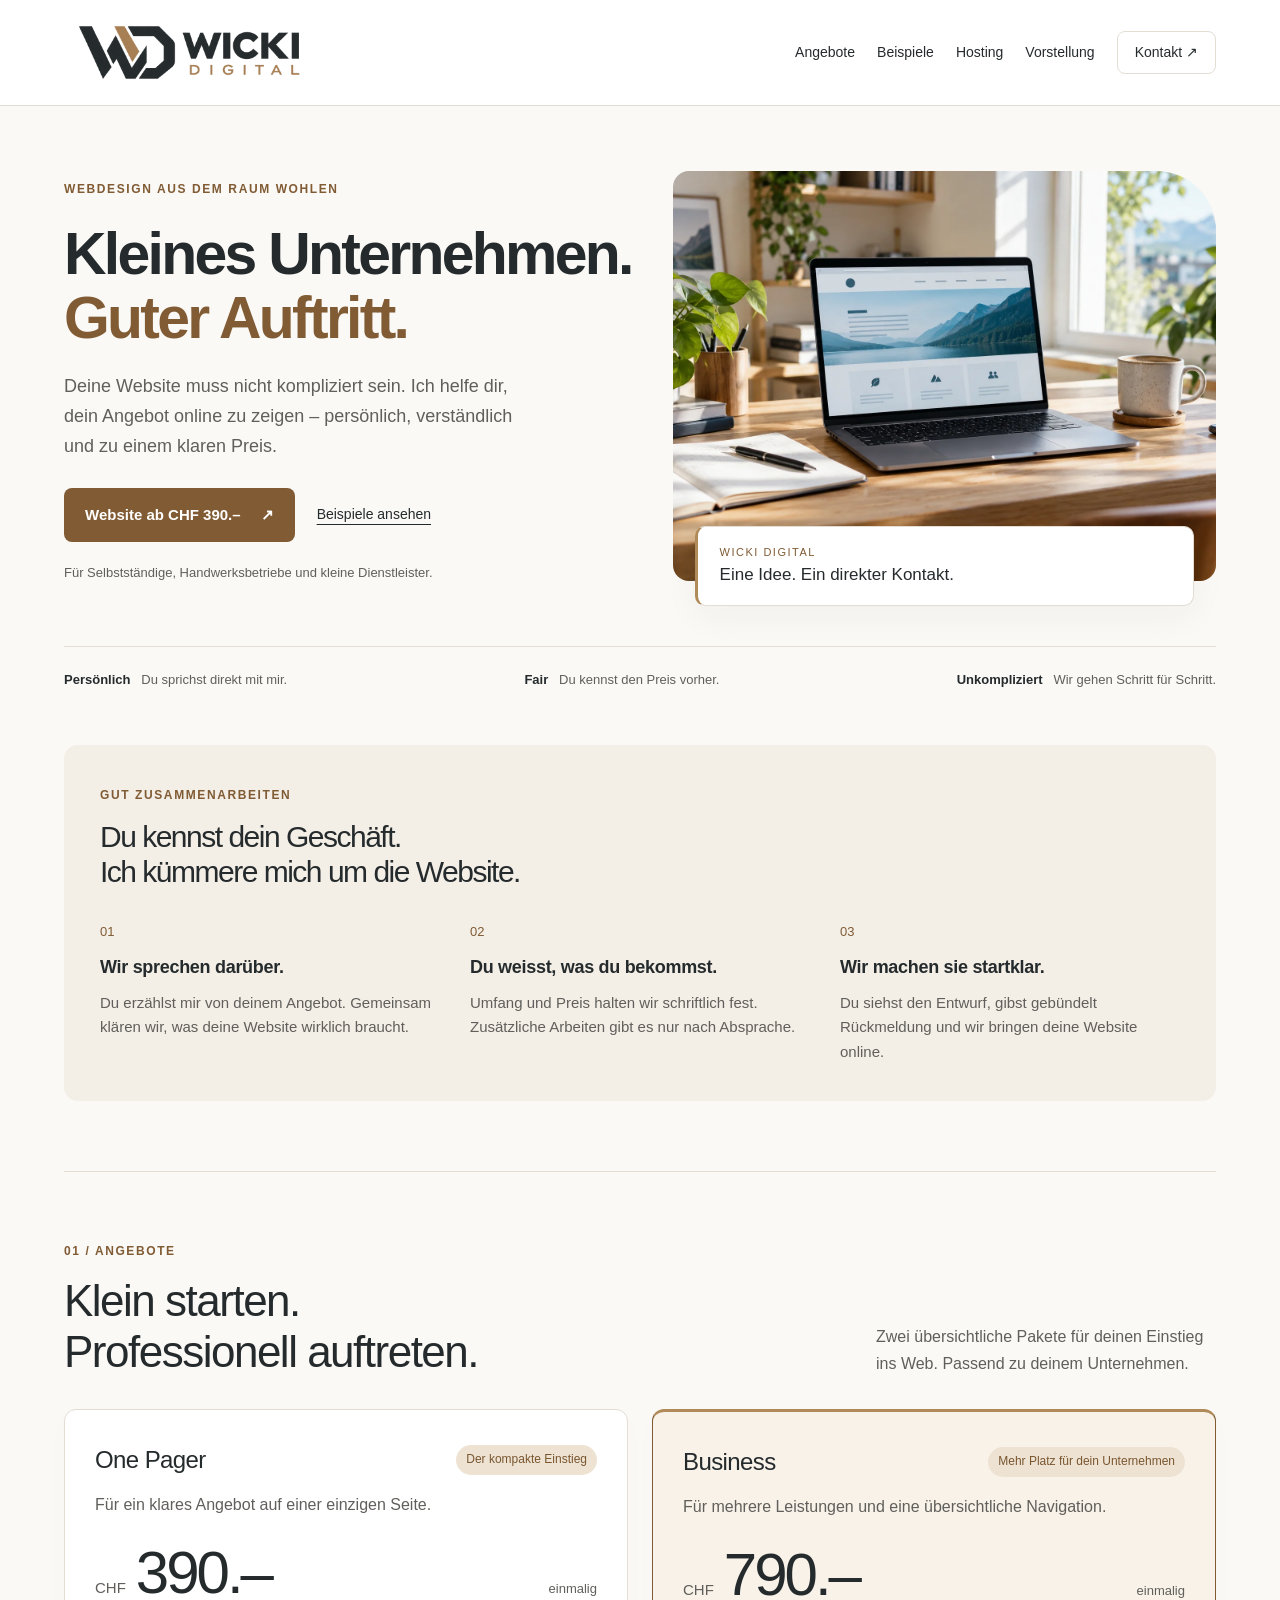
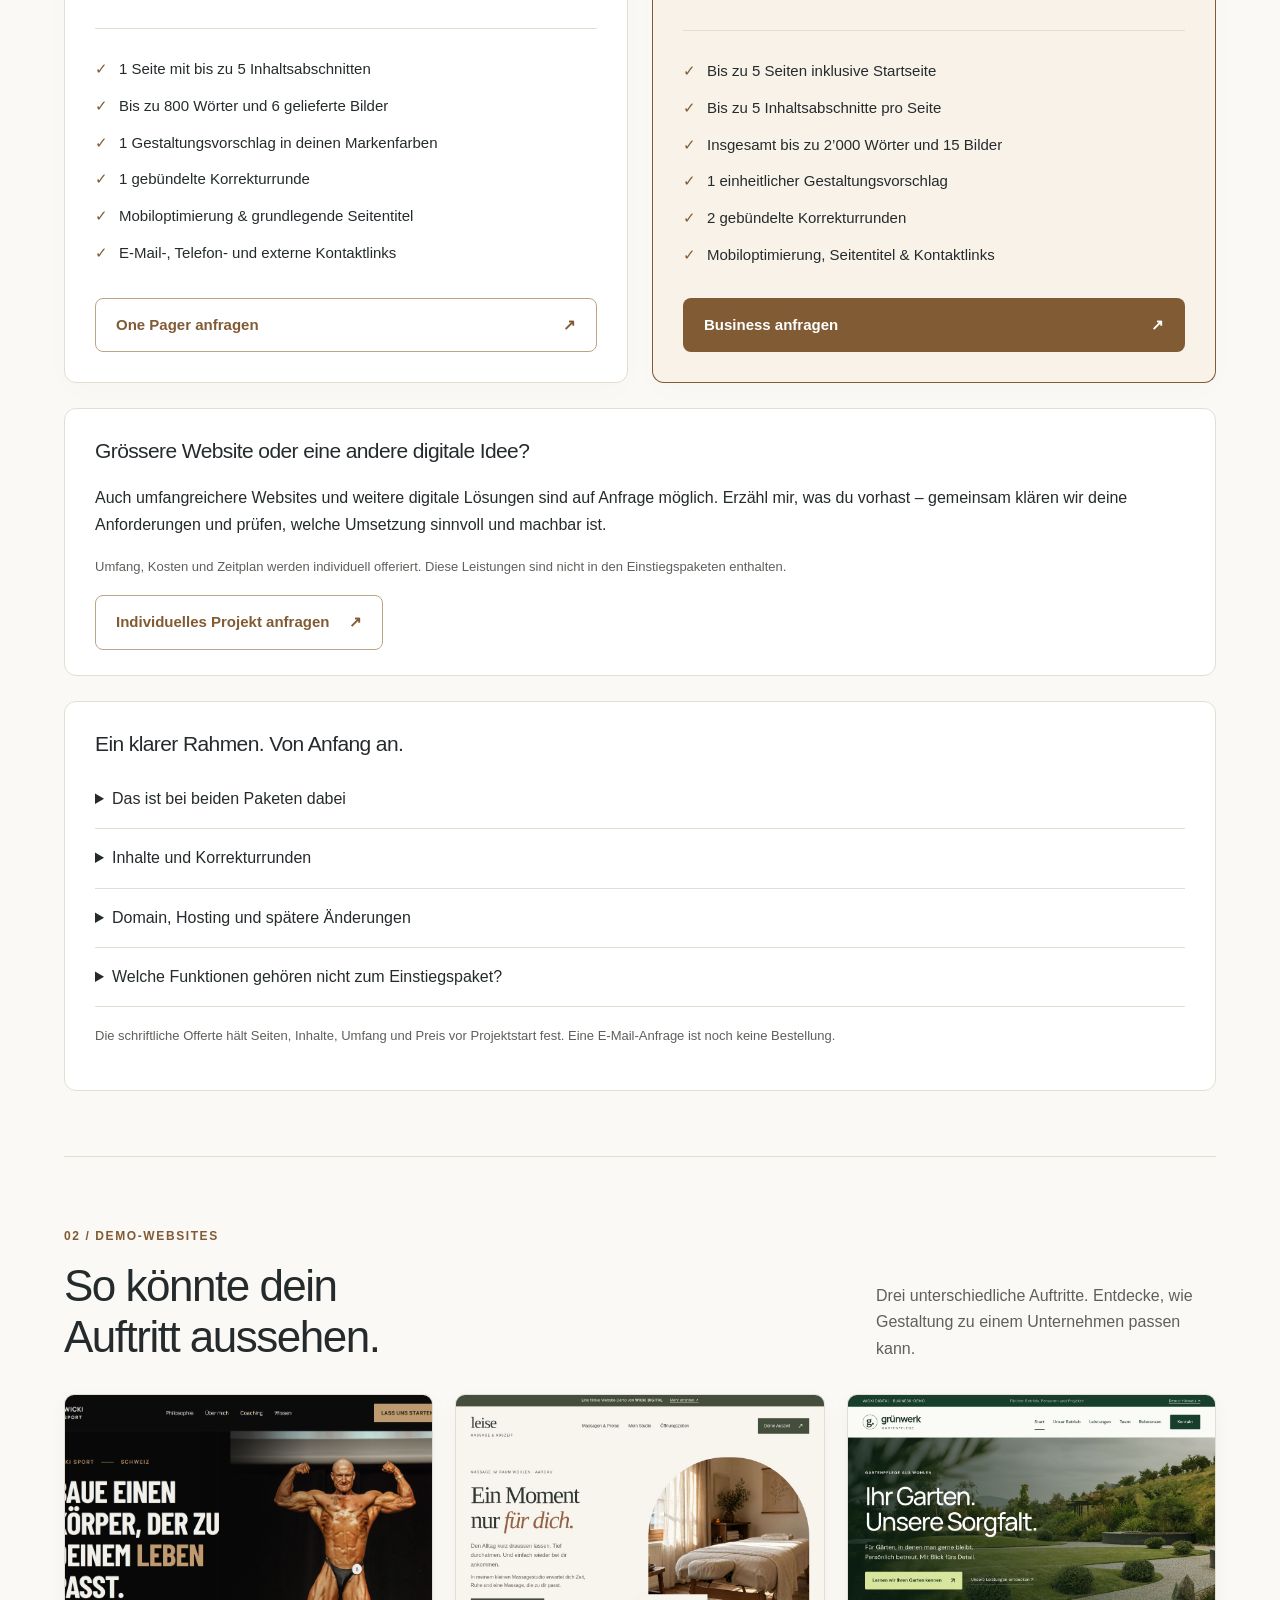
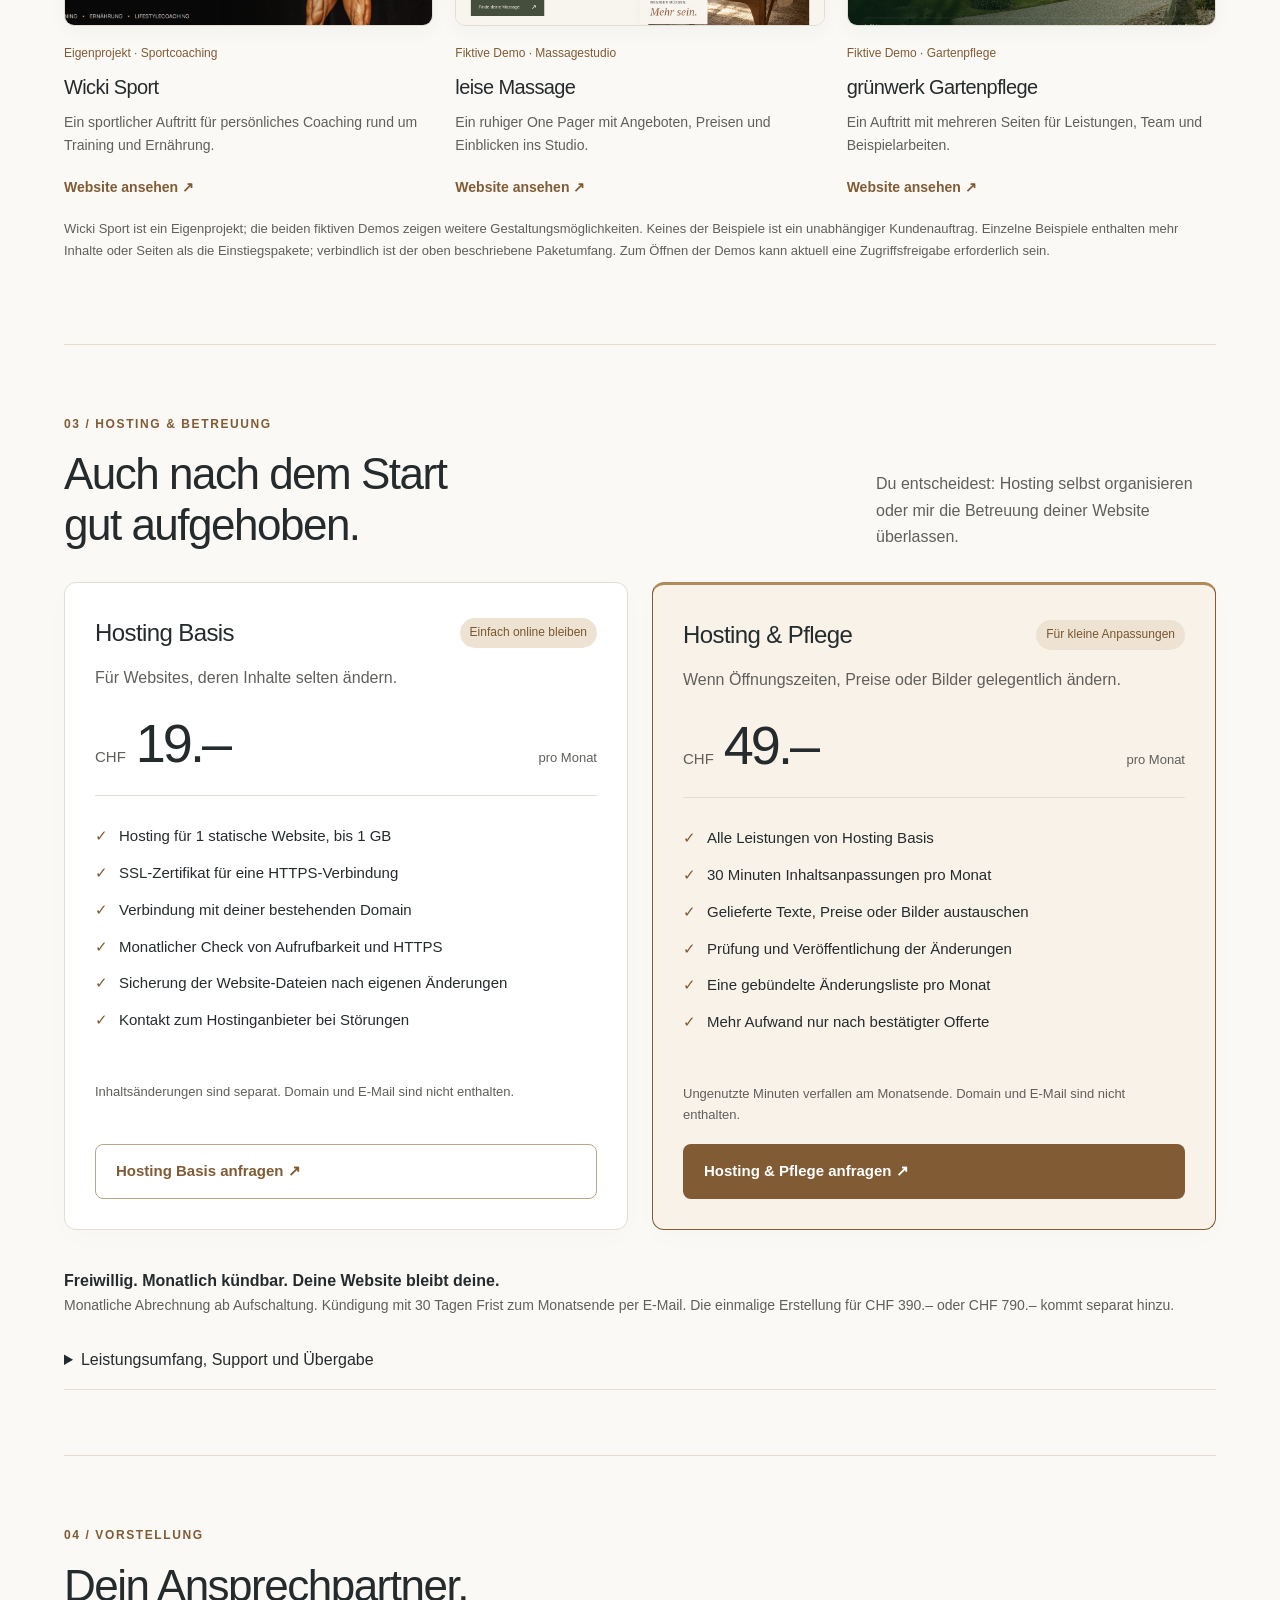
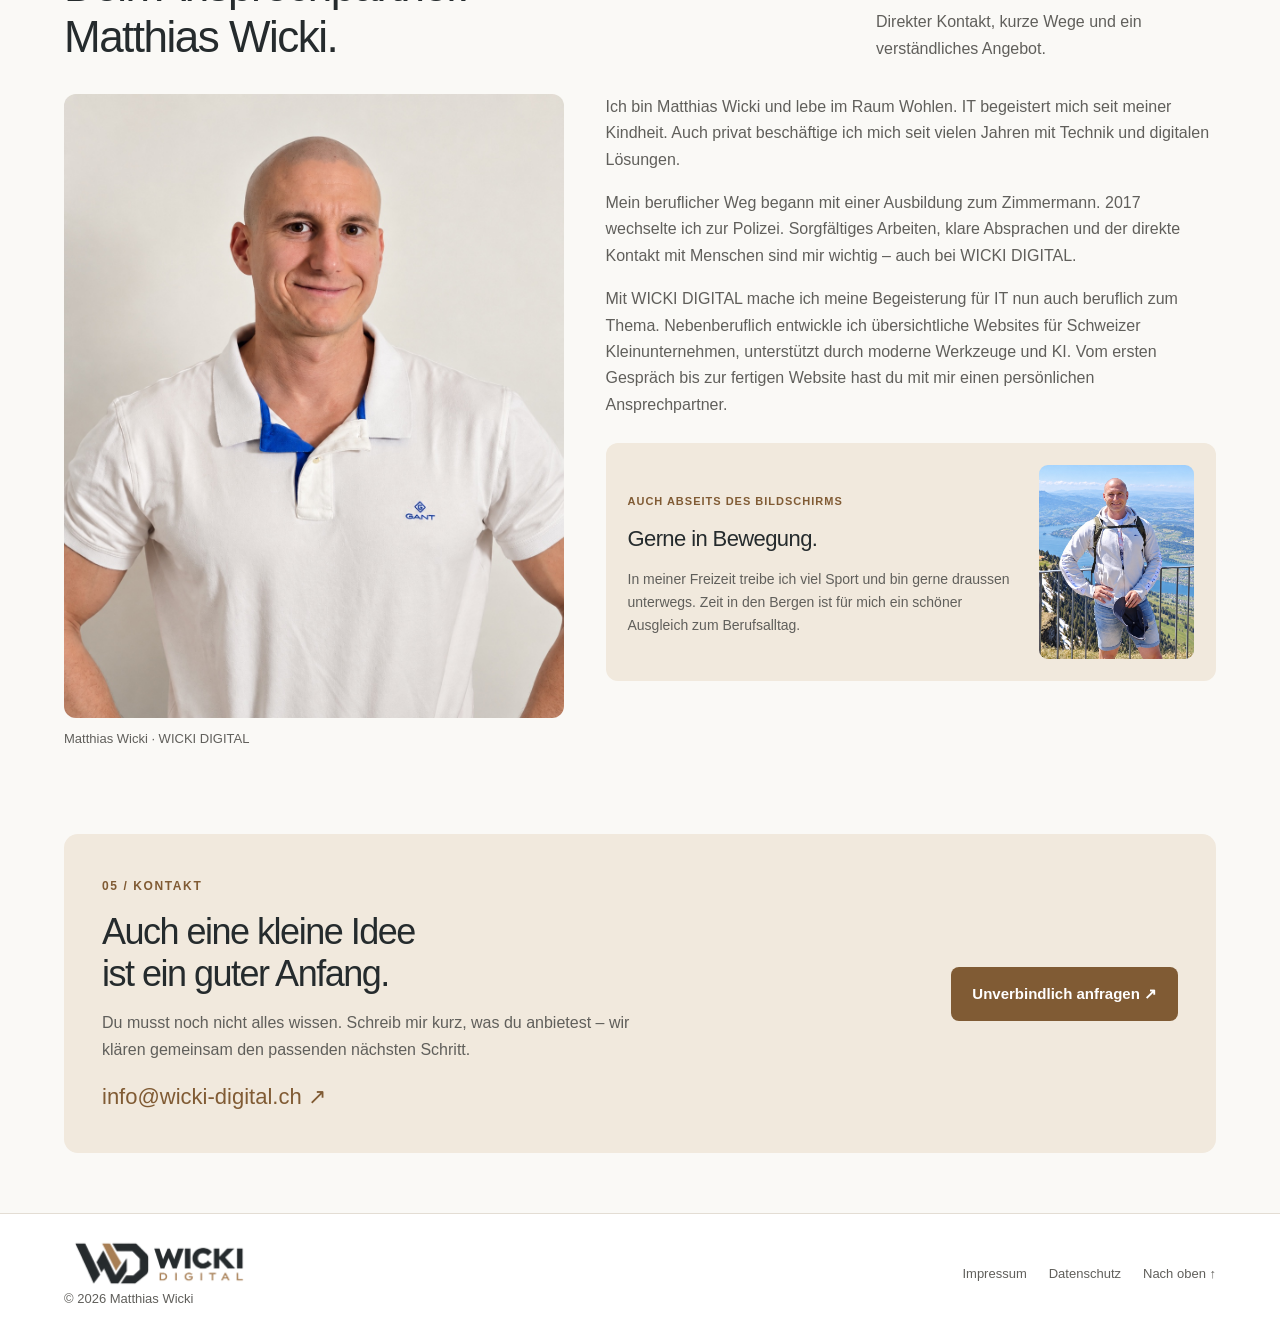
==== index.html @ e163dd43 "Ergänze individuelle digitale Leistungen auf Anfrage" ====
<!doctype html>
<html lang="de-CH"><head>
  <meta charset="UTF-8">
  <meta name="viewport" content="width=device-width,initial-scale=1">
  <meta name="description" content="WICKI DIGITAL – Digitale Lösungen für Schweizer Kleinunternehmen. One Pager für CHF 390.– und Business-Websites für CHF 790.–.">
  <meta name="theme-color" content="#faf9f6">
  <title>WICKI DIGITAL – Websites, die dich weiterbringen.</title>
  <link rel="canonical" href="https://wicki-digital.ch/">
  <meta property="og:type" content="website">
  <meta property="og:locale" content="de_CH">
  <meta property="og:site_name" content="WICKI DIGITAL">
  <meta property="og:title" content="WICKI DIGITAL – Websites, die dich weiterbringen.">
  <meta property="og:description" content="WICKI DIGITAL – Digitale Lösungen für Schweizer Kleinunternehmen. One Pager für CHF 390.– und Business-Websites für CHF 790.–.">
  <meta property="og:url" content="https://wicki-digital.ch/">
  <meta property="og:image" content="https://wicki-digital.ch/workspace.webp">
  <meta property="og:image:alt" content="Heller Arbeitsplatz mit Laptop und Notizbuch">
  <meta name="twitter:card" content="summary_large_image">
  <meta name="twitter:title" content="WICKI DIGITAL – Websites, die dich weiterbringen.">
  <meta name="twitter:description" content="WICKI DIGITAL – Digitale Lösungen für Schweizer Kleinunternehmen. One Pager für CHF 390.– und Business-Websites für CHF 790.–.">
  <meta name="twitter:image" content="https://wicki-digital.ch/workspace.webp">
  <meta name="twitter:image:alt" content="Heller Arbeitsplatz mit Laptop und Notizbuch">
  <link rel="icon" type="image/svg+xml" href="data:image/svg+xml,%3Csvg xmlns='http://www.w3.org/2000/svg' viewBox='0 0 64 64'%3E%3Crect width='64' height='64' rx='14' fill='%23805b34'/%3E%3Cpath d='m10 19 9 28 13-21 13 21 9-28' fill='none' stroke='%23ffffff' stroke-width='6'/%3E%3C/svg%3E">
  <script type="application/ld+json">
  {
    "@context": "https://schema.org",
    "@graph": [
      {
        "@type": "Organization",
        "@id": "https://wicki-digital.ch/#organization",
        "name": "WICKI DIGITAL",
        "url": "https://wicki-digital.ch/",
        "email": "info@wicki-digital.ch",
        "address": {
          "@type": "PostalAddress",
          "streetAddress": "Bodenacker 24",
          "postalCode": "5619",
          "addressLocality": "Uezwil",
          "addressCountry": "CH"
        }
      },
      {
        "@type": "WebSite",
        "@id": "https://wicki-digital.ch/#website",
        "url": "https://wicki-digital.ch/",
        "name": "WICKI DIGITAL",
        "inLanguage": "de-CH",
        "publisher": {
          "@id": "https://wicki-digital.ch/#organization"
        }
      }
    ]
  }
  </script>
<style>
:root{--bg:#faf9f6;--panel:#fff;--line:#e3ddd4;--lime:#805b34;--muted:#605f5b;--white:#252b2d;--soft:#f1e9dd;--blue:#f3eee6}*{box-sizing:border-box}html{scroll-behavior:smooth;scroll-padding-top:35px}body{margin:0;background:var(--bg);color:var(--white);font-family:Arial,Helvetica,sans-serif;font-size:16px;line-height:1.65}a{color:inherit;text-decoration:none}button{font:inherit}a:focus-visible,summary:focus-visible{outline:3px solid #805b34;outline-offset:5px}.wrap{max-width:1240px;margin:auto;padding:0 44px}header{background:white;border-bottom:1px solid var(--line)}nav{min-height:92px;display:flex;align-items:center;justify-content:space-between;gap:25px}.brand{display:flex;align-items:center;gap:12px;font-size:18px;font-weight:800;letter-spacing:-.5px}.brand span:last-child{font-weight:400;color:var(--muted)}.mark{background:var(--lime);color:white;width:37px;height:37px;display:grid;place-items:center;border-radius:10px;font-weight:900}.links{display:flex;align-items:center;gap:26px;font-size:14px}.links a:hover{color:var(--lime)}.nav-tag{padding:9px 17px;border:1px solid var(--line);border-radius:8px}.hero{padding:65px 0 35px}.hero-grid{display:grid;grid-template-columns:1.05fr 1fr;align-items:center;gap:38px}.eyebrow,.number{font-size:12px;letter-spacing:1.6px;font-weight:700;color:var(--lime);text-transform:uppercase}h1{font-size:clamp(40px,4.6vw,61px);line-height:1.09;letter-spacing:-2.7px;font-weight:600;margin:22px 0}h1 em{font-style:normal;color:var(--lime)}.hero-intro{font-size:18px;color:var(--muted);max-width:465px}.hero-actions{display:flex;align-items:center;gap:22px;flex-wrap:wrap;margin-top:26px}.button{display:inline-flex;align-items:center;justify-content:space-between;gap:20px;border:1px solid transparent;background:var(--lime);color:white;border-radius:8px;padding:14px 20px;font-weight:600;font-size:15px;transition:background .2s,transform .2s}.button:hover{background:#654625;transform:translateY(-2px)}.outline{background:white;border-color:#bca487;color:var(--lime)}.outline:hover{background:var(--soft)}.quiet-link{font-size:14px;text-decoration:underline;text-underline-offset:5px}.hero-small{font-size:13px;color:var(--muted);margin-top:20px}figure{margin:0}.hero-photo{position:relative;padding-bottom:25px}.hero-photo img{width:100%;height:410px;object-fit:cover;border-radius:16px 60px 16px 16px;display:block}.hero-photo figcaption{background:white;border:1px solid var(--line);padding:16px 22px;border-radius:10px;position:absolute;bottom:0;left:22px;right:22px;box-shadow:0 10px 35px #252b2d0c}.hero-photo figcaption span{font-size:11px;color:var(--lime);letter-spacing:1.5px;display:block}.hero-photo figcaption strong{font-size:17px;font-weight:500}.strip{display:flex;justify-content:space-between;gap:20px;border-top:1px solid var(--line);margin-top:40px;padding:22px 0 0;font-size:13px;color:var(--muted)}.strip b{color:var(--white)}.approach{margin:20px 0 70px;padding:36px;background:var(--blue);border-radius:14px}.approach h2{font-size:30px}.steps{display:grid;grid-template-columns:repeat(3,1fr);gap:30px;margin-top:32px}.steps article>span{display:block;color:var(--lime);font-size:13px;margin-bottom:10px}.steps h3{font-size:18px;font-weight:600;letter-spacing:-.3px}.steps p{font-size:15px;color:var(--muted);margin:8px 0 0}.section{padding:65px 0;border-top:1px solid var(--line)}.section-head{display:flex;justify-content:space-between;align-items:end;gap:35px;margin-bottom:32px}h2{font-size:clamp(30px,3.6vw,44px);letter-spacing:-1.5px;line-height:1.16;font-weight:500;margin:12px 0 0}.section-head p{color:var(--muted);max-width:340px;margin:0}.prices{display:grid;grid-template-columns:1fr 1fr;gap:24px}.price-card{display:flex;flex-direction:column;background:white;border:1px solid var(--line);border-radius:12px;padding:30px;box-shadow:0 8px 30px #252b2d04}.highlight{border:1px solid var(--lime);background:#f8f2e9}.package-label{display:flex;justify-content:space-between;gap:12px;align-items:center;flex-wrap:wrap}h3{font-size:24px;font-weight:500;letter-spacing:-.6px;margin:0}.tag{font-size:12px;color:#795630;background:#eee3d3;padding:5px 10px;border-radius:20px}.description{color:var(--muted);margin:12px 0 25px}.price{display:flex;align-items:baseline;gap:10px;margin-bottom:25px}.price small{font-size:15px;color:var(--muted)}.price strong{font-size:60px;line-height:1;letter-spacing:-3px;font-weight:500}.once{margin-left:auto;font-size:13px;color:var(--muted)}ul{padding:22px 0 0;margin:0 0 24px;list-style:none;border-top:1px solid var(--line)}li{padding:6px 0;font-size:15px}li:before{content:'✓';padding-right:11px;color:var(--lime)}.price-card .button{margin-top:auto}.note{color:var(--muted);font-size:13px;line-height:1.65;margin:18px 0}.scope{margin-top:25px;padding:25px 30px;border:1px solid var(--line);border-radius:12px;background:white}.scope h3{font-size:21px;margin-bottom:8px}details{border-bottom:1px solid var(--line);padding:16px 0}summary{cursor:pointer;font-size:16px}details p{color:var(--muted);font-size:15px;max-width:900px}.demos{display:grid;grid-template-columns:repeat(3,1fr);gap:22px}.demo{min-width:0}.preview{display:block;border:1px solid var(--line);border-radius:10px;overflow:hidden;background:white;box-shadow:0 6px 20px #252b2d0a}.preview:hover{border-color:var(--lime)}.preview img{width:100%;height:auto;aspect-ratio:1.6;object-fit:cover;display:block}.project-type{font-size:12px!important;color:var(--lime)!important;margin-top:18px!important}.demo-title h3{font-size:20px}.demo p{color:var(--muted);font-size:14px;margin:7px 0}.demo-link{font-size:14px;display:inline-block;margin-top:12px;color:var(--lime);font-weight:600}.hosting-terms{padding:24px 0 0}.hosting-terms>p{font-size:14px;color:var(--muted)}.hosting-terms strong{color:var(--white);font-size:16px}.hosting-prices .price strong{font-size:54px}.about-grid{display:grid;grid-template-columns:.9fr 1.1fr;gap:42px;align-items:start}.collab-photo img{width:100%;height:330px;object-fit:cover;display:block;border-radius:12px}.collab-photo figcaption{font-size:12px;color:var(--muted);margin-top:10px}.bio p{margin:0 0 17px;color:var(--muted)}.closing{background:var(--soft);border:0;border-radius:14px;padding:38px;margin:20px 0 60px;display:flex;justify-content:space-between;gap:30px;align-items:center}.closing h2{font-size:36px}.closing p{color:var(--muted);max-width:540px}.email{color:var(--lime);font-size:22px;overflow-wrap:anywhere}.closing>.button{flex-shrink:0}footer{background:white;border-top:1px solid var(--line)}.footer-inner{padding-top:24px;padding-bottom:24px;display:flex;justify-content:space-between;gap:22px;font-size:13px;color:var(--muted)}.footer-links{display:flex;gap:22px;flex-wrap:wrap}.legal{max-width:850px;padding-top:50px;padding-bottom:60px}.legal h1{font-size:44px}.legal h2{font-size:24px;margin-top:32px}.legal p{color:var(--muted)}.legal a{color:var(--lime);text-decoration:underline}.draft{background:var(--soft);border-left:3px solid var(--lime);padding:18px}.arrow{font-size:20px}@media(max-width:950px){.hero-grid{gap:25px}.hero-photo img{height:360px}.strip{flex-wrap:wrap}.closing{align-items:start;flex-direction:column}.about-grid{gap:28px}.hero-actions{gap:15px}}@media(max-width:700px){.wrap{padding:0 22px}nav{padding-top:17px!important;padding-bottom:17px!important;min-height:85px;gap:16px;flex-wrap:wrap}.brand{font-size:16px}.links{gap:20px;width:100%;justify-content:space-between;font-size:13px}.nav-tag{padding:0;border:0}.hero{padding-top:35px}.hero-grid{grid-template-columns:1fr;gap:28px}h1{font-size:clamp(39px,9vw,60px);letter-spacing:-1.8px}.hero-intro{font-size:17px}.hero-photo img{height:300px;border-radius:12px 40px 12px 12px}.hero-photo figcaption{left:15px;right:15px}.strip{gap:8px;flex-direction:column;margin-top:28px;font-size:13px}.approach{padding:25px;margin-bottom:45px}.approach h2{font-size:28px}.steps{grid-template-columns:1fr;gap:24px}.steps article>span{margin-bottom:3px}.section{padding:45px 0}.section-head{align-items:start;flex-direction:column;gap:16px}.section-head p{font-size:15px}.prices,.demos,.about-grid{grid-template-columns:1fr}.price-card{padding:24px}.price strong{font-size:54px}.scope{padding:20px}.scope h3{font-size:20px}.demos{gap:30px}.about-grid{gap:24px}.collab-photo img{height:270px}.closing{padding:26px;margin-bottom:40px}.closing h2{font-size:30px}.closing>.button{width:100%;justify-content:center}.footer-inner{flex-direction:column;gap:14px}.legal{padding-top:35px;padding-bottom:40px}.legal h1{font-size:38px}}@media(prefers-reduced-motion:reduce){html{scroll-behavior:auto}.button{transition:none}}
nav{min-height:105px}.brand-logo{display:block;width:250px;height:65px;object-fit:cover;object-position:center}.footer-logo{width:190px;height:50px;object-fit:cover;display:block}.footer-inner{align-items:center}.hero-photo figcaption{border-left:3px solid #b18a59}.price-card.highlight{border-top:3px solid #b18a59}.hero-photo figcaption span{color:#805b34}@media(max-width:700px){.brand-logo{width:220px;height:58px}nav{min-height:100px}.footer-inner{align-items:flex-start}} .portrait-photo img{display:block;width:100%;height:auto;border-radius:12px}.portrait-photo figcaption{font-size:13px;color:var(--muted);margin-top:10px}.personal-note{display:grid;grid-template-columns:1fr 155px;gap:22px;align-items:center;background:var(--soft);padding:22px;border-radius:12px;margin-top:25px}.personal-note .number{font-size:11px;letter-spacing:1px}.personal-note h3{font-size:22px;margin:8px 0 10px}.personal-note p{font-size:14px;margin:0}.personal-note img{display:block;width:100%;height:auto;border-radius:9px}.links{gap:22px}@media(max-width:700px){.links{gap:10px;flex-wrap:wrap;justify-content:flex-start}.links a{padding:5px 6px}.portrait-photo{max-width:430px;width:100%;margin:auto}.personal-note{grid-template-columns:1fr 120px;gap:16px;padding:18px}}@media(max-width:390px){.personal-note{grid-template-columns:1fr}.personal-note figure{max-width:210px}}
</style></head><body><header><nav class="wrap" aria-label="Hauptnavigation"><a class="brand" href="#" aria-label="WICKI DIGITAL Startseite"><img class="brand-logo" src="wicki-digital-logo.png" alt="WICKI DIGITAL" width="250" height="65"></a><div class="links"><a href="#angebote">Angebote</a><a href="#demos">Beispiele</a><a href="#hosting">Hosting</a><a href="#ueber-mich">Vorstellung</a><a class="nav-tag" href="#kontakt">Kontakt ↗</a></div></nav></header><main><div class="wrap"><section class="hero"><div class="hero-grid"><div class="hero-copy"><div class="eyebrow">Webdesign aus dem Raum Wohlen</div><h1>Kleines Unternehmen.<br><em>Guter Auftritt.</em></h1><p class="hero-intro">Deine Website muss nicht kompliziert sein. Ich helfe dir, dein Angebot online zu zeigen – persönlich, verständlich und zu einem klaren Preis.</p><div class="hero-actions"><a class="button" href="#angebote">Website ab CHF 390.– <span aria-hidden="true">↗</span></a><a class="quiet-link" href="#demos">Beispiele ansehen</a></div><p class="hero-small">Für Selbstständige, Handwerksbetriebe und kleine Dienstleister.</p></div><figure class="hero-photo"><img src="workspace.webp" width="1536" height="1024" alt="Heller Arbeitsplatz mit Laptop und Notizbuch – Symbolbild für Webdesign" fetchpriority="high"><figcaption><span>WICKI DIGITAL</span><strong>Eine Idee. Ein direkter Kontakt.</strong></figcaption></figure></div><div class="strip"><span><b>Persönlich</b> &nbsp; Du sprichst direkt mit mir.</span><span><b>Fair</b> &nbsp; Du kennst den Preis vorher.</span><span><b>Unkompliziert</b> &nbsp; Wir gehen Schritt für Schritt.</span></div></section>
<section class="approach"><div><span class="number">GUT ZUSAMMENARBEITEN</span><h2>Du kennst dein Geschäft.<br>Ich kümmere mich um die Website.</h2></div><div class="steps"><article><span>01</span><h3>Wir sprechen darüber.</h3><p>Du erzählst mir von deinem Angebot. Gemeinsam klären wir, was deine Website wirklich braucht.</p></article><article><span>02</span><h3>Du weisst, was du bekommst.</h3><p>Umfang und Preis halten wir schriftlich fest. Zusätzliche Arbeiten gibt es nur nach Absprache.</p></article><article><span>03</span><h3>Wir machen sie startklar.</h3><p>Du siehst den Entwurf, gibst gebündelt Rückmeldung und wir bringen deine Website online.</p></article></div></section><section class="section" id="angebote"><div class="section-head"><div><span class="number">01 / ANGEBOTE</span><h2>Klein starten.<br>Professionell auftreten.</h2></div><p>Zwei übersichtliche Pakete für deinen Einstieg ins Web. Passend zu deinem Unternehmen.</p></div><div class="prices"><article class="price-card"><div class="package-label"><h3>One Pager</h3><span class="tag">Der kompakte Einstieg</span></div><p class="description">Für ein klares Angebot auf einer einzigen Seite.</p><div class="price"><small>CHF</small><strong>390.–</strong><span class="once">einmalig</span></div><ul><li>1 Seite mit bis zu 5 Inhaltsabschnitten</li><li>Bis zu 800 Wörter und 6 gelieferte Bilder</li><li>1 Gestaltungsvorschlag in deinen Markenfarben</li><li>1 gebündelte Korrekturrunde</li><li>Mobiloptimierung & grundlegende Seitentitel</li><li>E-Mail-, Telefon- und externe Kontaktlinks</li></ul><a class="button outline" href="mailto:info@wicki-digital.ch?subject=Anfrage%20One%20Pager">One Pager anfragen <span aria-hidden="true">↗</span></a></article><article class="price-card highlight"><div class="package-label"><h3>Business</h3><span class="tag">Mehr Platz für dein Unternehmen</span></div><p class="description">Für mehrere Leistungen und eine übersichtliche Navigation.</p><div class="price"><small>CHF</small><strong>790.–</strong><span class="once">einmalig</span></div><ul><li>Bis zu 5 Seiten inklusive Startseite</li><li>Bis zu 5 Inhaltsabschnitte pro Seite</li><li>Insgesamt bis zu 2’000 Wörter und 15 Bilder</li><li>1 einheitlicher Gestaltungsvorschlag</li><li>2 gebündelte Korrekturrunden</li><li>Mobiloptimierung, Seitentitel & Kontaktlinks</li></ul><a class="button" href="mailto:info@wicki-digital.ch?subject=Anfrage%20Business-Website">Business anfragen <span aria-hidden="true">↗</span></a></article></div>
<div class="scope" id="individuelle-loesungen"><h3>Grössere Website oder eine andere digitale Idee?</h3><p>Auch umfangreichere Websites und weitere digitale Lösungen sind auf Anfrage möglich. Erzähl mir, was du vorhast – gemeinsam klären wir deine Anforderungen und prüfen, welche Umsetzung sinnvoll und machbar ist.</p><p class="note">Umfang, Kosten und Zeitplan werden individuell offeriert. Diese Leistungen sind nicht in den Einstiegspaketen enthalten.</p><a class="button outline" href="mailto:info@wicki-digital.ch?subject=Anfrage%20individuelle%20digitale%20L%C3%B6sung">Individuelles Projekt anfragen <span aria-hidden="true">↗</span></a></div>
<div class="scope" id="umfang"><h3>Ein klarer Rahmen. Von Anfang an.</h3><details><summary>Das ist bei beiden Paketen dabei</summary><p>Eine statische Website in deutscher Sprache, ein Startgespräch bis 30 Minuten, Einbau deiner Inhalte, einfache Bildkomprimierung und Prüfung von Navigation, Links und mobiler Darstellung. Zusätzlich sind bis zu zwei reine Textseiten für dein fertig geliefertes Impressum und deine Datenschutzerklärung enthalten; sie zählen nicht zum Seitenlimit.</p><p>Einmaliges Aufschalten auf einem vor Projektstart vereinbarten, geeigneten Hosting und Verbinden einer bestehenden Domain sind enthalten, sofern die nötigen Zugänge bereitstehen. Du erhältst die fertigen Website-Dateien.</p></details><details><summary>Inhalte und Korrekturrunden</summary><p>Du lieferst vor Projektbeginn die endgültigen Texte, dein Logo und Bilder mit den nötigen Nutzungsrechten, gesammelt und den Seiten zugeordnet. Texterstellung, Übersetzungen, Fotografie, Bildrecherche, Logoentwicklung und rechtliche Prüfung gehören nicht zum Paket.</p><p>Eine Korrekturrunde ist eine einzige gesammelte Liste mit bis zu 10 kleineren Anpassungen an gelieferten Texten, Bildauswahl, Farben oder Abständen innerhalb des vereinbarten Entwurfs. Neue Seiten, neue Abschnitte, neue Funktionen oder ein neues Gestaltungskonzept zählen als Zusatzauftrag. Fehler gegenüber dem vereinbarten Umfang behebe ich unabhängig von den Korrekturrunden.</p></details><details><summary>Domain, Hosting und spätere Änderungen</summary><p>CHF 390.– bzw. CHF 790.– sind die einmaligen Erstellungspreise für den beschriebenen Umfang. Die laufenden Kosten sind nicht im Erstellungspreis enthalten. Für das Hosting wählst du entweder eines der freiwilligen WICKI-DIGITAL-Abos oder ein eigenes geeignetes Hosting, das du direkt beim Anbieter bezahlst. Domainregistrierung und -verlängerung, E-Mail-Postfächer und kostenpflichtige Lizenzen bleiben in beiden Fällen separat. Deine Domain bleibt auf deinen Namen registriert.</p><p>Nach der Abnahme gelten die Leistungen deines ausdrücklich gewählten Hosting-Abos. Ohne Pflege-Abo sind Inhaltsänderungen separat; zusätzliche Seiten, Anbieterwechsel und technische Erweiterungen werden immer gesondert offeriert. Zusatzarbeiten starten erst nach deiner schriftlichen Zustimmung. Ein Abo wird nur auf deinen ausdrücklichen Wunsch abgeschlossen.</p></details><details><summary>Welche Funktionen gehören nicht zum Einstiegspaket?</summary><p>Online-Shops, Zahlungen, eigene Buchungssysteme, Benutzerkonten, Datenbanken, Blogs mit Redaktionssystem, Mehrsprachigkeit, Newsletter, Tracking und serverseitig versendete Kontaktformulare sind nicht enthalten. Ein Link zu einem vorhandenen Buchungsdienst ist möglich; dessen Einrichtung und Gebühren sind separat. Bestehende Websites oder Postfächer umzuziehen ist ebenfalls nicht enthalten.</p></details><p class="note">Die schriftliche Offerte hält Seiten, Inhalte, Umfang und Preis vor Projektstart fest. Eine E-Mail-Anfrage ist noch keine Bestellung.</p></div></section><section class="section" id="demos"><div class="section-head"><div><span class="number">02 / DEMO-WEBSITES</span><h2>So könnte dein<br>Auftritt aussehen.</h2></div><p>Drei unterschiedliche Auftritte. Entdecke, wie Gestaltung zu einem Unternehmen passen kann.</p></div><div class="demos"><article class="demo"><a class="preview" href="https://wickisport.ch/" target="_blank" rel="noopener noreferrer" aria-label="Wicki Sport in neuem Tab öffnen"><img src="wicki-sport.png" alt="Vorschau der Website Wicki Sport" width="1651" height="1032" loading="lazy"></a><p class="project-type">Eigenprojekt · Sportcoaching</p><div class="demo-title"><h3>Wicki Sport</h3></div><p>Ein sportlicher Auftritt für persönliches Coaching rund um Training und Ernährung.</p><a class="demo-link" href="https://wickisport.ch/" target="_blank" rel="noopener noreferrer">Website ansehen ↗</a></article><article class="demo"><a class="preview" href="https://leise-massage-wohlen-demo.wicki95.chatgpt.site" target="_blank" rel="noopener noreferrer" aria-label="leise Massage – Demo in neuem Tab öffnen"><img src="massage.jpg" alt="Vorschau der Startseite von leise Massage" width="1200" height="750" loading="lazy"></a><p class="project-type">Fiktive Demo · Massagestudio</p><div class="demo-title"><h3>leise Massage</h3></div><p>Ein ruhiger One Pager mit Angeboten, Preisen und Einblicken ins Studio.</p><a class="demo-link" href="https://leise-massage-wohlen-demo.wicki95.chatgpt.site" target="_blank" rel="noopener noreferrer">Website ansehen ↗</a></article><article class="demo"><a class="preview" href="https://gruenwerk-gartenpflege-demo.wicki95.chatgpt.site" target="_blank" rel="noopener noreferrer" aria-label="grünwerk Gartenpflege – Demo in neuem Tab öffnen"><img src="garten.jpg" alt="Vorschau der Startseite von grünwerk Gartenpflege" width="1200" height="750" loading="lazy"></a><p class="project-type">Fiktive Demo · Gartenpflege</p><div class="demo-title"><h3>grünwerk Gartenpflege</h3></div><p>Ein Auftritt mit mehreren Seiten für Leistungen, Team und Beispielarbeiten.</p><a class="demo-link" href="https://gruenwerk-gartenpflege-demo.wicki95.chatgpt.site" target="_blank" rel="noopener noreferrer">Website ansehen ↗</a></article></div><p class="note">Wicki Sport ist ein Eigenprojekt; die beiden fiktiven Demos zeigen weitere Gestaltungsmöglichkeiten. Keines der Beispiele ist ein unabhängiger Kundenauftrag. Einzelne Beispiele enthalten mehr Inhalte oder Seiten als die Einstiegspakete; verbindlich ist der oben beschriebene Paketumfang. Zum Öffnen der Demos kann aktuell eine Zugriffsfreigabe erforderlich sein.</p></section><section class="section" id="hosting"><div class="section-head"><div><span class="number">03 / HOSTING & BETREUUNG</span><h2>Auch nach dem Start<br>gut aufgehoben.</h2></div><p>Du entscheidest: Hosting selbst organisieren oder mir die Betreuung deiner Website überlassen.</p></div><div class="prices hosting-prices"><article class="price-card"><div class="package-label"><h3>Hosting Basis</h3><span class="tag">Einfach online bleiben</span></div><p class="description">Für Websites, deren Inhalte selten ändern.</p><div class="price"><small>CHF</small><strong>19.–</strong><span class="once">pro Monat</span></div><ul><li>Hosting für 1 statische Website, bis 1 GB</li><li>SSL-Zertifikat für eine HTTPS-Verbindung</li><li>Verbindung mit deiner bestehenden Domain</li><li>Monatlicher Check von Aufrufbarkeit und HTTPS</li><li>Sicherung der Website-Dateien nach eigenen Änderungen</li><li>Kontakt zum Hostinganbieter bei Störungen</li></ul><p class="note">Inhaltsänderungen sind separat. Domain und E-Mail sind nicht enthalten.</p><a class="button outline" href="mailto:info@wicki-digital.ch?subject=Anfrage%20Hosting%20Basis">Hosting Basis anfragen ↗</a></article><article class="price-card highlight"><div class="package-label"><h3>Hosting & Pflege</h3><span class="tag">Für kleine Anpassungen</span></div><p class="description">Wenn Öffnungszeiten, Preise oder Bilder gelegentlich ändern.</p><div class="price"><small>CHF</small><strong>49.–</strong><span class="once">pro Monat</span></div><ul><li>Alle Leistungen von Hosting Basis</li><li>30 Minuten Inhaltsanpassungen pro Monat</li><li>Gelieferte Texte, Preise oder Bilder austauschen</li><li>Prüfung und Veröffentlichung der Änderungen</li><li>Eine gebündelte Änderungsliste pro Monat</li><li>Mehr Aufwand nur nach bestätigter Offerte</li></ul><p class="note">Ungenutzte Minuten verfallen am Monatsende. Domain und E-Mail sind nicht enthalten.</p><a class="button" href="mailto:info@wicki-digital.ch?subject=Anfrage%20Hosting%20und%20Pflege">Hosting & Pflege anfragen ↗</a></article></div><div class="hosting-terms"><p><strong>Freiwillig. Monatlich kündbar. Deine Website bleibt deine.</strong><br>Monatliche Abrechnung ab Aufschaltung. Kündigung mit 30 Tagen Frist zum Monatsende per E-Mail. Die einmalige Erstellung für CHF 390.– oder CHF 790.– kommt separat hinzu.</p><details><summary>Leistungsumfang, Support und Übergabe</summary><p>Die Abos gelten für von WICKI DIGITAL erstellte statische Websites im One-Pager- oder Business-Umfang mit bis zu 5 Inhaltsseiten und 2 Rechtstextseiten. Das technische Hosting ist im Abopreis enthalten. Hostinganbieter und Datenstandorte werden vor Vertragsabschluss genannt. Ein eigenes Hosting ist als Alternative möglich; dann fallen die Gebühren direkt beim gewählten Anbieter an und es besteht kein WICKI-DIGITAL-Hosting-Abo.</p><p>Support erfolgt per E-Mail von Montag bis Freitag, ausgenommen Feiertage. Eine erste Rückmeldung erfolgt in der Regel innerhalb von 2 Arbeitstagen. Es gibt keinen 24-Stunden-Pikettdienst und keine garantierte Entstörungsfrist. Der monatliche Check ist keine dauernde Überwachung. Bei Störungen übernehme ich die Meldung und Abstimmung mit dem Hostinganbieter.</p><p>Gesichert werden die Website-Dateien bei der Aufschaltung und nach Änderungen durch WICKI DIGITAL. Die letzten 3 Stände werden aufbewahrt. Die Wiederherstellung eines vorhandenen Standes ist enthalten. Postfächer, Datenbanken und Änderungen durch Dritte sind nicht Teil dieser Sicherung.</p><p>Das Pflegekontingent gilt für kleine Anpassungen bestehender Inhalte samt Prüfung und Veröffentlichung. Neue Seiten, neue Funktionen, ein neues Design, Texterstellung, Bildrecherche und Betreuung externer Buchungsdienste gehören nicht dazu. Übersteigt eine Anfrage 30 Minuten, erhältst du vor der Umsetzung eine Offerte für den Zusatzaufwand.</p><p>Bei Vertragsende erhältst du die aktuellen Website-Dateien ohne Herausgabegebühr. Ein Umzug zu einem anderen Anbieter ist separat zu beauftragen. Ohne Anschlusslösung endet die Auslieferung über das Abo-Hosting zum Vertragsende. Deine separat registrierte Domain bleibt bei dir.</p></details></div></section><section class="section" id="ueber-mich"><div class="section-head"><div><span class="number">04 / VORSTELLUNG</span><h2>Dein Ansprechpartner.<br>Matthias Wicki.</h2></div><p>Direkter Kontakt, kurze Wege und ein verständliches Angebot.</p></div><div class="about-grid"><figure class="portrait-photo"><img src="matthias-polo.jpg" width="1122" height="1402" alt="Matthias Wicki im weissen Polo – dein Ansprechpartner bei WICKI DIGITAL" loading="lazy"><figcaption>Matthias Wicki · WICKI DIGITAL</figcaption></figure><div class="bio"><p>Ich bin Matthias Wicki und lebe im Raum Wohlen. IT begeistert mich seit meiner Kindheit. Auch privat beschäftige ich mich seit vielen Jahren mit Technik und digitalen Lösungen.</p><p>Mein beruflicher Weg begann mit einer Ausbildung zum Zimmermann. 2017 wechselte ich zur Polizei. Sorgfältiges Arbeiten, klare Absprachen und der direkte Kontakt mit Menschen sind mir wichtig – auch bei WICKI DIGITAL.</p><p>Mit WICKI DIGITAL mache ich meine Begeisterung für IT nun auch beruflich zum Thema. Nebenberuflich entwickle ich übersichtliche Websites für Schweizer Kleinunternehmen, unterstützt durch moderne Werkzeuge und KI. Vom ersten Gespräch bis zur fertigen Website hast du mit mir einen persönlichen Ansprechpartner.</p><aside class="personal-note"><div><span class="number">AUCH ABSEITS DES BILDSCHIRMS</span><h3>Gerne in Bewegung.</h3><p>In meiner Freizeit treibe ich viel Sport und bin gerne draussen unterwegs. Zeit in den Bergen ist für mich ein schöner Ausgleich zum Berufsalltag.</p></div><figure><img src="matthias-wandern.jpg" width="1122" height="1402" alt="Matthias Wicki beim Wandern mit Blick auf See und Berge" loading="lazy"></figure></aside></div></div></section><section class="section closing" id="kontakt"><div><span class="number">05 / KONTAKT</span><h2>Auch eine kleine Idee<br>ist ein guter Anfang.</h2><p>Du musst noch nicht alles wissen. Schreib mir kurz, was du anbietest – wir klären gemeinsam den passenden nächsten Schritt.</p><a class="email" href="mailto:info@wicki-digital.ch">info@wicki-digital.ch ↗</a></div><a class="button" href="mailto:info@wicki-digital.ch?subject=Website-Anfrage">Unverbindlich anfragen ↗</a></section></div></main><footer><div class="wrap footer-inner"><div><a href="index.html" aria-label="WICKI DIGITAL Startseite"><img class="footer-logo" src="wicki-digital-logo.png" alt="WICKI DIGITAL" width="190" height="50" loading="lazy"></a><span>© 2026 Matthias Wicki</span></div><div class="footer-links"><a href="impressum.html">Impressum</a><a href="datenschutz.html">Datenschutz</a><a href="#">Nach oben ↑</a></div></div></footer></body></html>
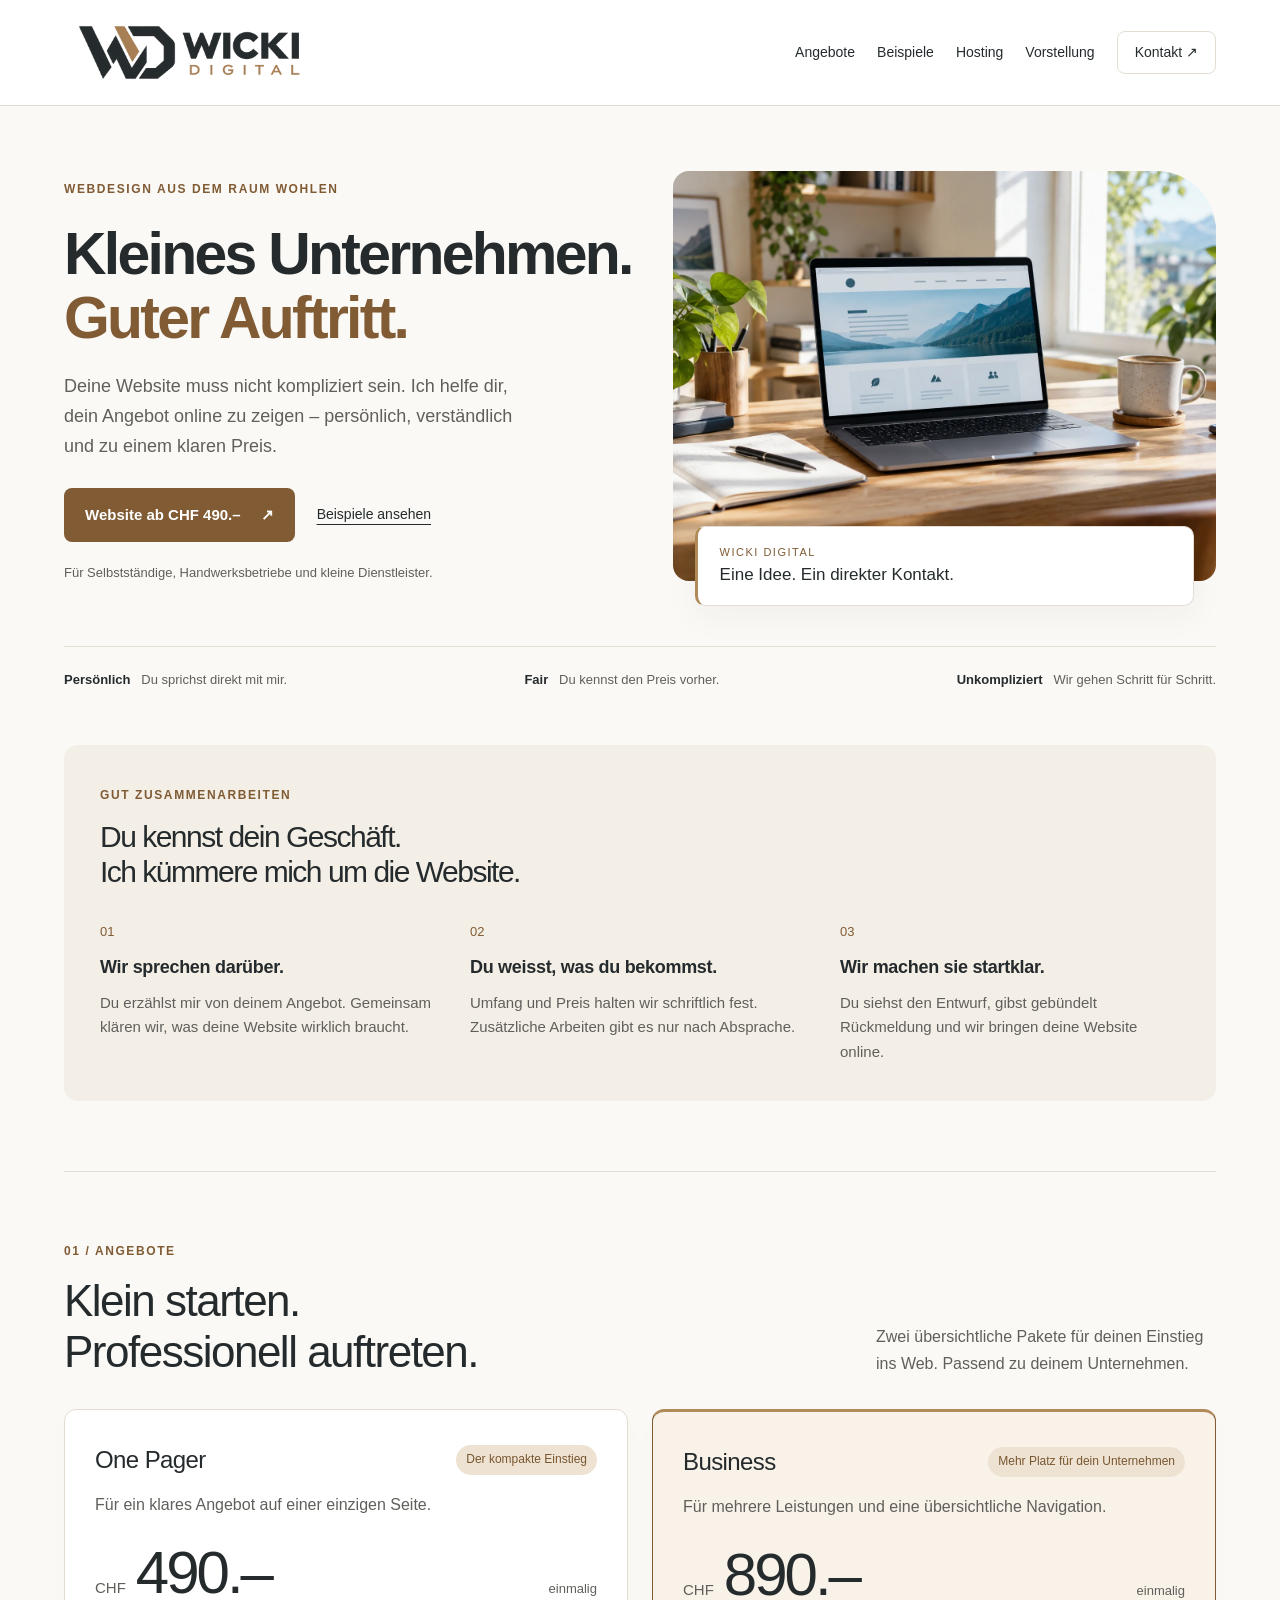
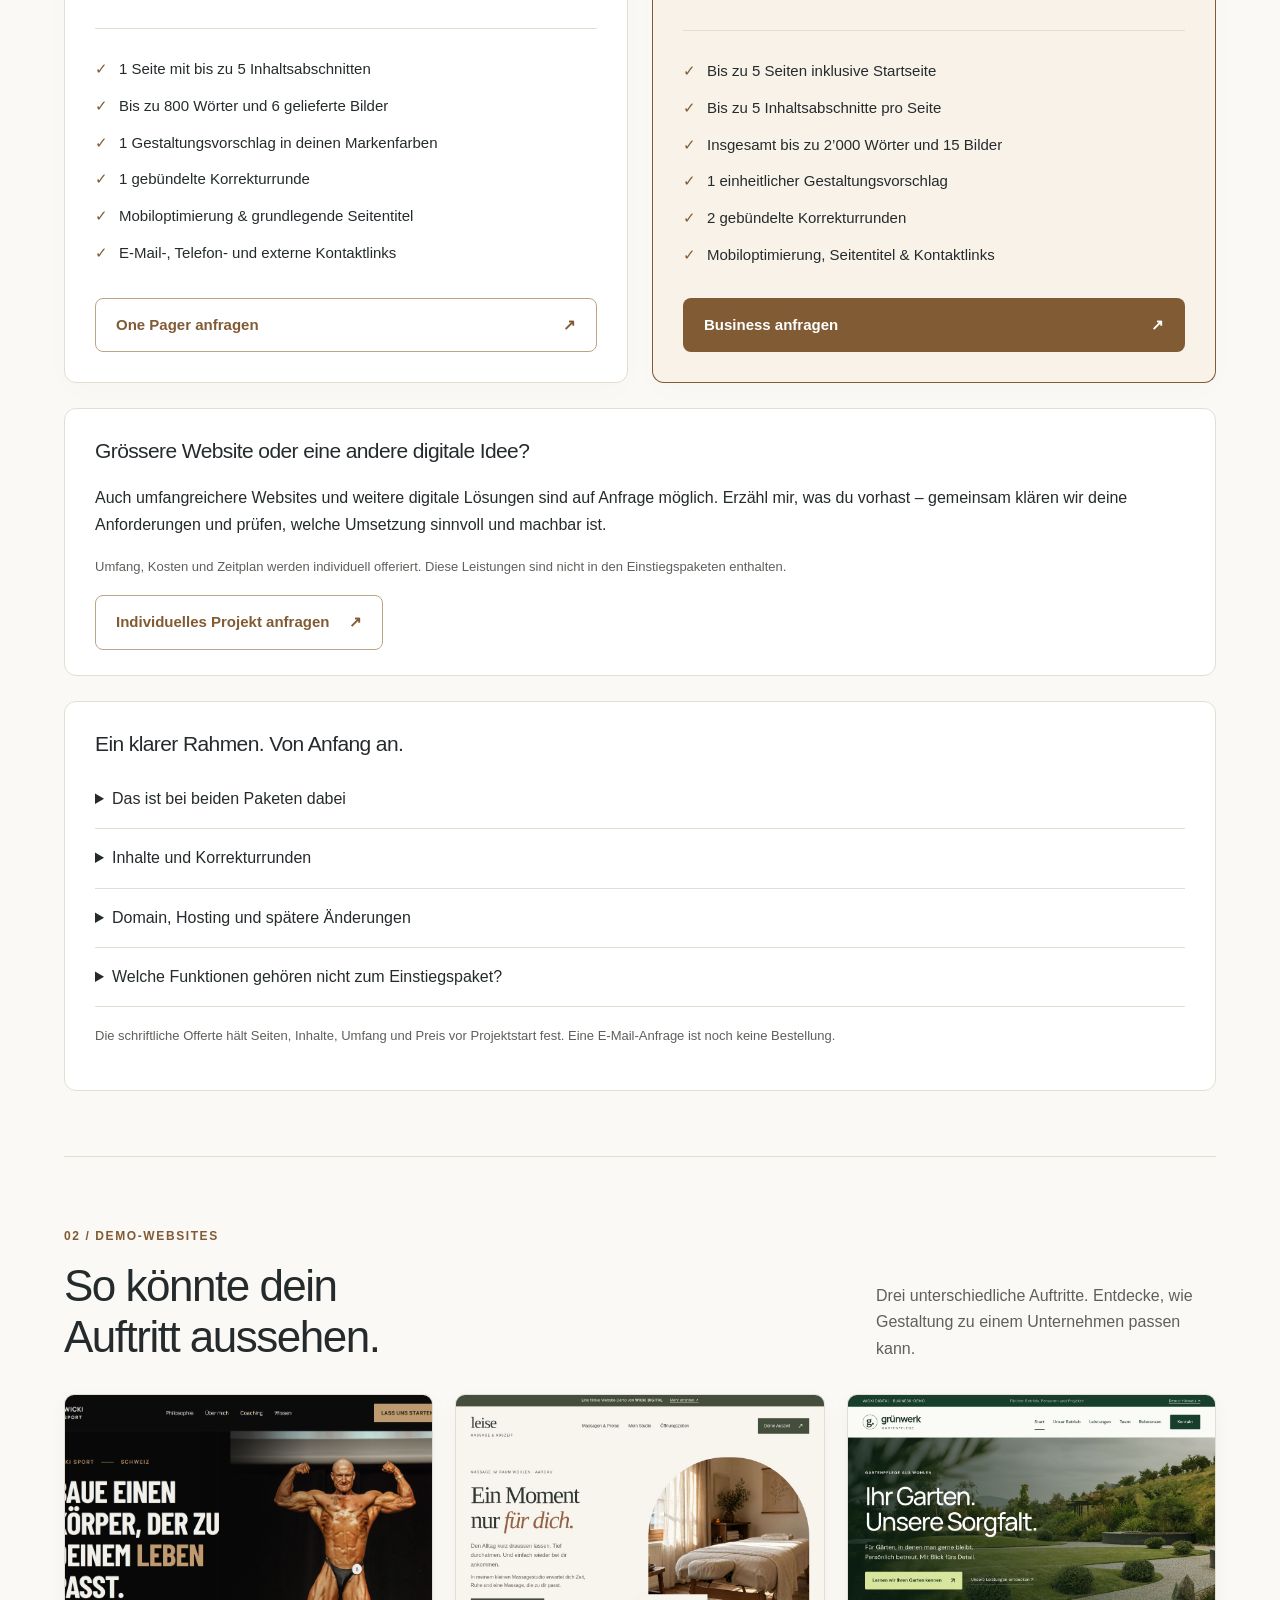
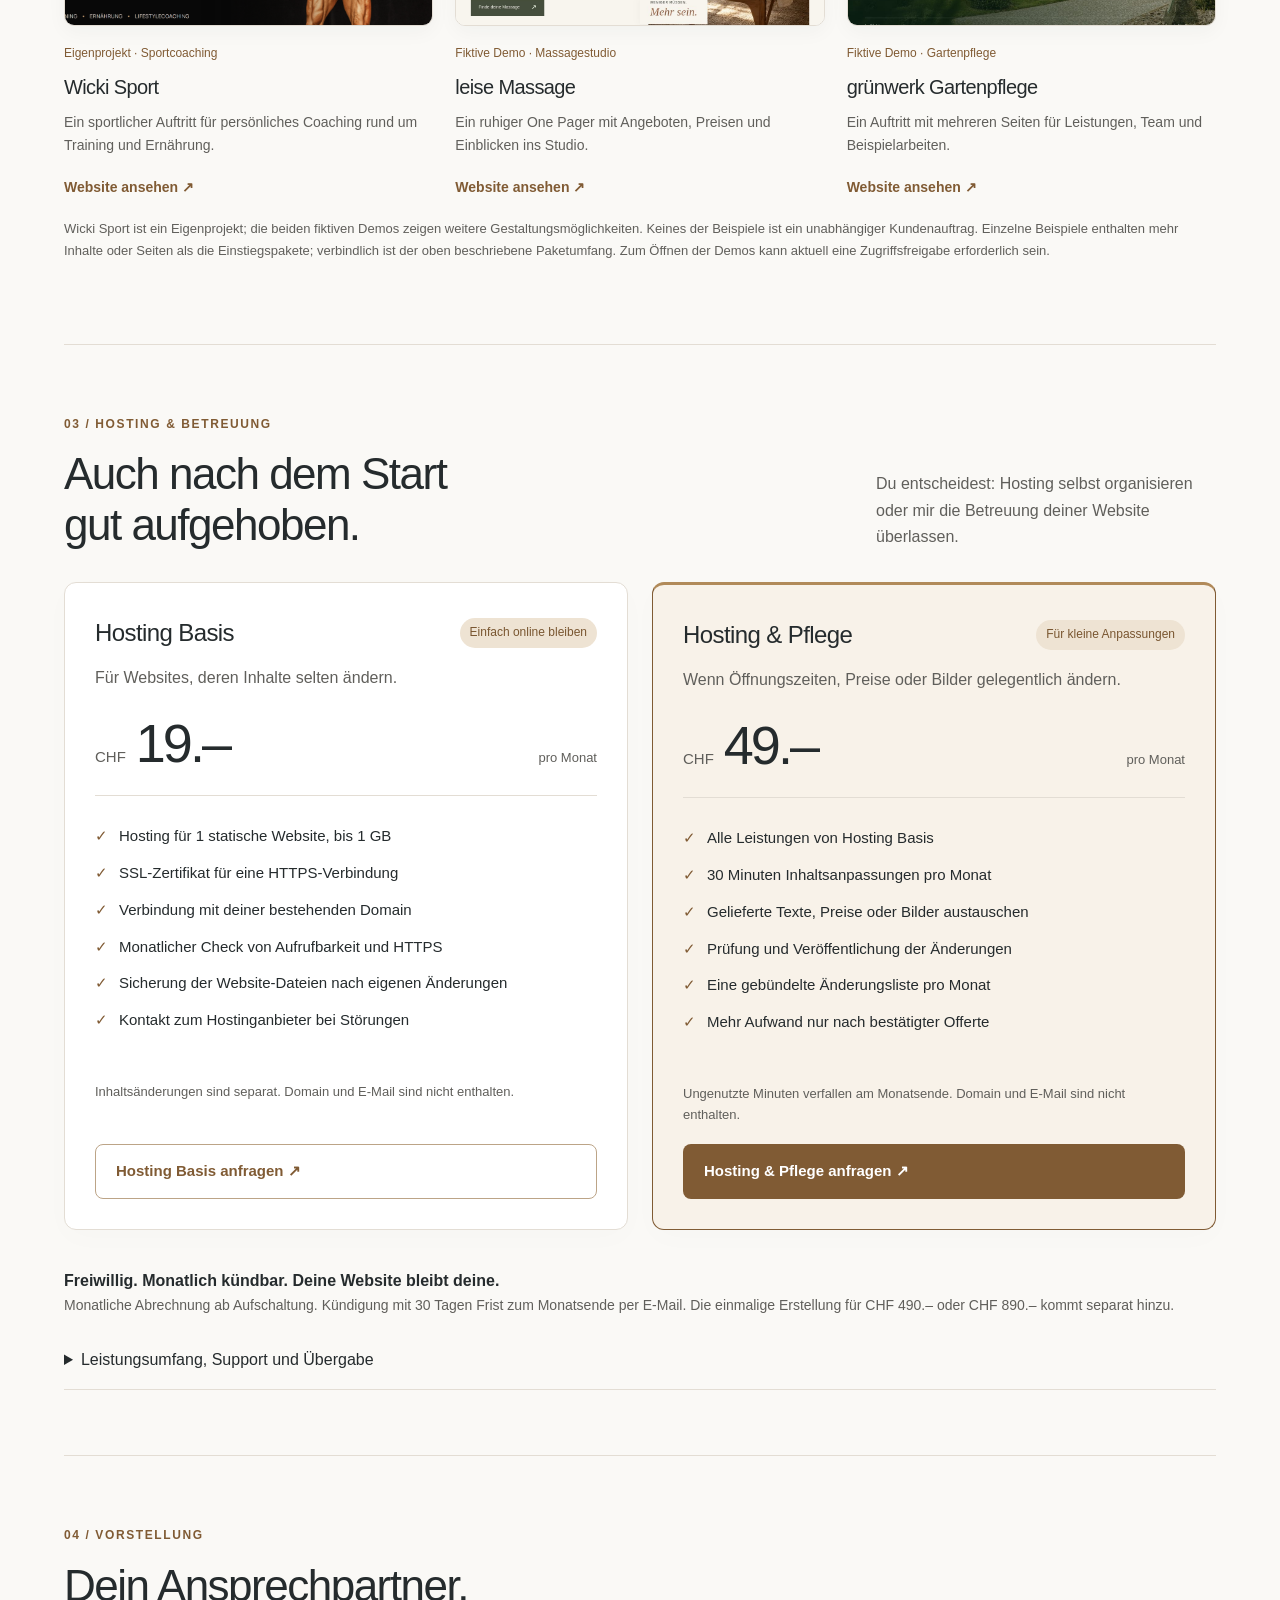
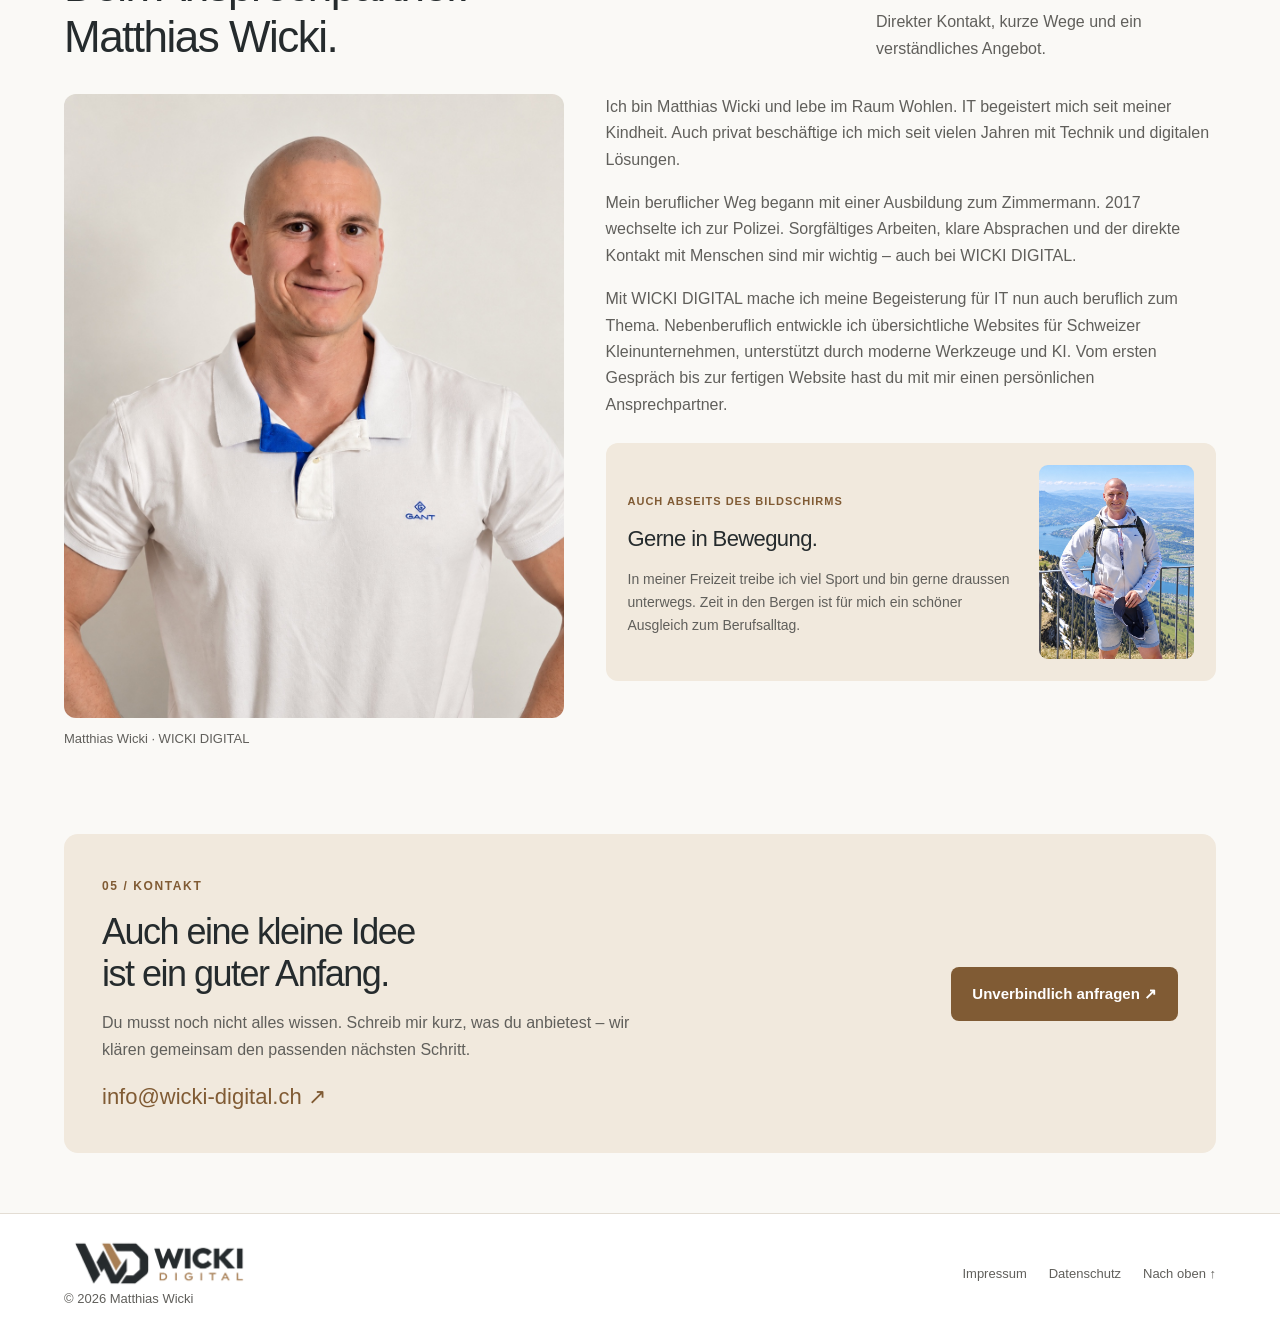
==== commit 6a323108: "Erhöhe Website-Paketpreise auf CHF 490 und CHF 890" ====
--- a/index.html
+++ b/index.html
@@ -2,7 +2,7 @@
 <html lang="de-CH"><head>
   <meta charset="UTF-8">
   <meta name="viewport" content="width=device-width,initial-scale=1">
-  <meta name="description" content="WICKI DIGITAL – Digitale Lösungen für Schweizer Kleinunternehmen. One Pager für CHF 390.– und Business-Websites für CHF 790.–.">
+  <meta name="description" content="WICKI DIGITAL – Digitale Lösungen für Schweizer Kleinunternehmen. One Pager für CHF 490.– und Business-Websites für CHF 890.–.">
   <meta name="theme-color" content="#faf9f6">
   <title>WICKI DIGITAL – Websites, die dich weiterbringen.</title>
   <link rel="canonical" href="https://wicki-digital.ch/">
@@ -10,13 +10,13 @@
   <meta property="og:locale" content="de_CH">
   <meta property="og:site_name" content="WICKI DIGITAL">
   <meta property="og:title" content="WICKI DIGITAL – Websites, die dich weiterbringen.">
-  <meta property="og:description" content="WICKI DIGITAL – Digitale Lösungen für Schweizer Kleinunternehmen. One Pager für CHF 390.– und Business-Websites für CHF 790.–.">
+  <meta property="og:description" content="WICKI DIGITAL – Digitale Lösungen für Schweizer Kleinunternehmen. One Pager für CHF 490.– und Business-Websites für CHF 890.–.">
   <meta property="og:url" content="https://wicki-digital.ch/">
   <meta property="og:image" content="https://wicki-digital.ch/workspace.webp">
   <meta property="og:image:alt" content="Heller Arbeitsplatz mit Laptop und Notizbuch">
   <meta name="twitter:card" content="summary_large_image">
   <meta name="twitter:title" content="WICKI DIGITAL – Websites, die dich weiterbringen.">
-  <meta name="twitter:description" content="WICKI DIGITAL – Digitale Lösungen für Schweizer Kleinunternehmen. One Pager für CHF 390.– und Business-Websites für CHF 790.–.">
+  <meta name="twitter:description" content="WICKI DIGITAL – Digitale Lösungen für Schweizer Kleinunternehmen. One Pager für CHF 490.– und Business-Websites für CHF 890.–.">
   <meta name="twitter:image" content="https://wicki-digital.ch/workspace.webp">
   <meta name="twitter:image:alt" content="Heller Arbeitsplatz mit Laptop und Notizbuch">
   <link rel="icon" type="image/svg+xml" href="data:image/svg+xml,%3Csvg xmlns='http://www.w3.org/2000/svg' viewBox='0 0 64 64'%3E%3Crect width='64' height='64' rx='14' fill='%23805b34'/%3E%3Cpath d='m10 19 9 28 13-21 13 21 9-28' fill='none' stroke='%23ffffff' stroke-width='6'/%3E%3C/svg%3E">
@@ -54,7 +54,7 @@
 <style>
 :root{--bg:#faf9f6;--panel:#fff;--line:#e3ddd4;--lime:#805b34;--muted:#605f5b;--white:#252b2d;--soft:#f1e9dd;--blue:#f3eee6}*{box-sizing:border-box}html{scroll-behavior:smooth;scroll-padding-top:35px}body{margin:0;background:var(--bg);color:var(--white);font-family:Arial,Helvetica,sans-serif;font-size:16px;line-height:1.65}a{color:inherit;text-decoration:none}button{font:inherit}a:focus-visible,summary:focus-visible{outline:3px solid #805b34;outline-offset:5px}.wrap{max-width:1240px;margin:auto;padding:0 44px}header{background:white;border-bottom:1px solid var(--line)}nav{min-height:92px;display:flex;align-items:center;justify-content:space-between;gap:25px}.brand{display:flex;align-items:center;gap:12px;font-size:18px;font-weight:800;letter-spacing:-.5px}.brand span:last-child{font-weight:400;color:var(--muted)}.mark{background:var(--lime);color:white;width:37px;height:37px;display:grid;place-items:center;border-radius:10px;font-weight:900}.links{display:flex;align-items:center;gap:26px;font-size:14px}.links a:hover{color:var(--lime)}.nav-tag{padding:9px 17px;border:1px solid var(--line);border-radius:8px}.hero{padding:65px 0 35px}.hero-grid{display:grid;grid-template-columns:1.05fr 1fr;align-items:center;gap:38px}.eyebrow,.number{font-size:12px;letter-spacing:1.6px;font-weight:700;color:var(--lime);text-transform:uppercase}h1{font-size:clamp(40px,4.6vw,61px);line-height:1.09;letter-spacing:-2.7px;font-weight:600;margin:22px 0}h1 em{font-style:normal;color:var(--lime)}.hero-intro{font-size:18px;color:var(--muted);max-width:465px}.hero-actions{display:flex;align-items:center;gap:22px;flex-wrap:wrap;margin-top:26px}.button{display:inline-flex;align-items:center;justify-content:space-between;gap:20px;border:1px solid transparent;background:var(--lime);color:white;border-radius:8px;padding:14px 20px;font-weight:600;font-size:15px;transition:background .2s,transform .2s}.button:hover{background:#654625;transform:translateY(-2px)}.outline{background:white;border-color:#bca487;color:var(--lime)}.outline:hover{background:var(--soft)}.quiet-link{font-size:14px;text-decoration:underline;text-underline-offset:5px}.hero-small{font-size:13px;color:var(--muted);margin-top:20px}figure{margin:0}.hero-photo{position:relative;padding-bottom:25px}.hero-photo img{width:100%;height:410px;object-fit:cover;border-radius:16px 60px 16px 16px;display:block}.hero-photo figcaption{background:white;border:1px solid var(--line);padding:16px 22px;border-radius:10px;position:absolute;bottom:0;left:22px;right:22px;box-shadow:0 10px 35px #252b2d0c}.hero-photo figcaption span{font-size:11px;color:var(--lime);letter-spacing:1.5px;display:block}.hero-photo figcaption strong{font-size:17px;font-weight:500}.strip{display:flex;justify-content:space-between;gap:20px;border-top:1px solid var(--line);margin-top:40px;padding:22px 0 0;font-size:13px;color:var(--muted)}.strip b{color:var(--white)}.approach{margin:20px 0 70px;padding:36px;background:var(--blue);border-radius:14px}.approach h2{font-size:30px}.steps{display:grid;grid-template-columns:repeat(3,1fr);gap:30px;margin-top:32px}.steps article>span{display:block;color:var(--lime);font-size:13px;margin-bottom:10px}.steps h3{font-size:18px;font-weight:600;letter-spacing:-.3px}.steps p{font-size:15px;color:var(--muted);margin:8px 0 0}.section{padding:65px 0;border-top:1px solid var(--line)}.section-head{display:flex;justify-content:space-between;align-items:end;gap:35px;margin-bottom:32px}h2{font-size:clamp(30px,3.6vw,44px);letter-spacing:-1.5px;line-height:1.16;font-weight:500;margin:12px 0 0}.section-head p{color:var(--muted);max-width:340px;margin:0}.prices{display:grid;grid-template-columns:1fr 1fr;gap:24px}.price-card{display:flex;flex-direction:column;background:white;border:1px solid var(--line);border-radius:12px;padding:30px;box-shadow:0 8px 30px #252b2d04}.highlight{border:1px solid var(--lime);background:#f8f2e9}.package-label{display:flex;justify-content:space-between;gap:12px;align-items:center;flex-wrap:wrap}h3{font-size:24px;font-weight:500;letter-spacing:-.6px;margin:0}.tag{font-size:12px;color:#795630;background:#eee3d3;padding:5px 10px;border-radius:20px}.description{color:var(--muted);margin:12px 0 25px}.price{display:flex;align-items:baseline;gap:10px;margin-bottom:25px}.price small{font-size:15px;color:var(--muted)}.price strong{font-size:60px;line-height:1;letter-spacing:-3px;font-weight:500}.once{margin-left:auto;font-size:13px;color:var(--muted)}ul{padding:22px 0 0;margin:0 0 24px;list-style:none;border-top:1px solid var(--line)}li{padding:6px 0;font-size:15px}li:before{content:'✓';padding-right:11px;color:var(--lime)}.price-card .button{margin-top:auto}.note{color:var(--muted);font-size:13px;line-height:1.65;margin:18px 0}.scope{margin-top:25px;padding:25px 30px;border:1px solid var(--line);border-radius:12px;background:white}.scope h3{font-size:21px;margin-bottom:8px}details{border-bottom:1px solid var(--line);padding:16px 0}summary{cursor:pointer;font-size:16px}details p{color:var(--muted);font-size:15px;max-width:900px}.demos{display:grid;grid-template-columns:repeat(3,1fr);gap:22px}.demo{min-width:0}.preview{display:block;border:1px solid var(--line);border-radius:10px;overflow:hidden;background:white;box-shadow:0 6px 20px #252b2d0a}.preview:hover{border-color:var(--lime)}.preview img{width:100%;height:auto;aspect-ratio:1.6;object-fit:cover;display:block}.project-type{font-size:12px!important;color:var(--lime)!important;margin-top:18px!important}.demo-title h3{font-size:20px}.demo p{color:var(--muted);font-size:14px;margin:7px 0}.demo-link{font-size:14px;display:inline-block;margin-top:12px;color:var(--lime);font-weight:600}.hosting-terms{padding:24px 0 0}.hosting-terms>p{font-size:14px;color:var(--muted)}.hosting-terms strong{color:var(--white);font-size:16px}.hosting-prices .price strong{font-size:54px}.about-grid{display:grid;grid-template-columns:.9fr 1.1fr;gap:42px;align-items:start}.collab-photo img{width:100%;height:330px;object-fit:cover;display:block;border-radius:12px}.collab-photo figcaption{font-size:12px;color:var(--muted);margin-top:10px}.bio p{margin:0 0 17px;color:var(--muted)}.closing{background:var(--soft);border:0;border-radius:14px;padding:38px;margin:20px 0 60px;display:flex;justify-content:space-between;gap:30px;align-items:center}.closing h2{font-size:36px}.closing p{color:var(--muted);max-width:540px}.email{color:var(--lime);font-size:22px;overflow-wrap:anywhere}.closing>.button{flex-shrink:0}footer{background:white;border-top:1px solid var(--line)}.footer-inner{padding-top:24px;padding-bottom:24px;display:flex;justify-content:space-between;gap:22px;font-size:13px;color:var(--muted)}.footer-links{display:flex;gap:22px;flex-wrap:wrap}.legal{max-width:850px;padding-top:50px;padding-bottom:60px}.legal h1{font-size:44px}.legal h2{font-size:24px;margin-top:32px}.legal p{color:var(--muted)}.legal a{color:var(--lime);text-decoration:underline}.draft{background:var(--soft);border-left:3px solid var(--lime);padding:18px}.arrow{font-size:20px}@media(max-width:950px){.hero-grid{gap:25px}.hero-photo img{height:360px}.strip{flex-wrap:wrap}.closing{align-items:start;flex-direction:column}.about-grid{gap:28px}.hero-actions{gap:15px}}@media(max-width:700px){.wrap{padding:0 22px}nav{padding-top:17px!important;padding-bottom:17px!important;min-height:85px;gap:16px;flex-wrap:wrap}.brand{font-size:16px}.links{gap:20px;width:100%;justify-content:space-between;font-size:13px}.nav-tag{padding:0;border:0}.hero{padding-top:35px}.hero-grid{grid-template-columns:1fr;gap:28px}h1{font-size:clamp(39px,9vw,60px);letter-spacing:-1.8px}.hero-intro{font-size:17px}.hero-photo img{height:300px;border-radius:12px 40px 12px 12px}.hero-photo figcaption{left:15px;right:15px}.strip{gap:8px;flex-direction:column;margin-top:28px;font-size:13px}.approach{padding:25px;margin-bottom:45px}.approach h2{font-size:28px}.steps{grid-template-columns:1fr;gap:24px}.steps article>span{margin-bottom:3px}.section{padding:45px 0}.section-head{align-items:start;flex-direction:column;gap:16px}.section-head p{font-size:15px}.prices,.demos,.about-grid{grid-template-columns:1fr}.price-card{padding:24px}.price strong{font-size:54px}.scope{padding:20px}.scope h3{font-size:20px}.demos{gap:30px}.about-grid{gap:24px}.collab-photo img{height:270px}.closing{padding:26px;margin-bottom:40px}.closing h2{font-size:30px}.closing>.button{width:100%;justify-content:center}.footer-inner{flex-direction:column;gap:14px}.legal{padding-top:35px;padding-bottom:40px}.legal h1{font-size:38px}}@media(prefers-reduced-motion:reduce){html{scroll-behavior:auto}.button{transition:none}}
 nav{min-height:105px}.brand-logo{display:block;width:250px;height:65px;object-fit:cover;object-position:center}.footer-logo{width:190px;height:50px;object-fit:cover;display:block}.footer-inner{align-items:center}.hero-photo figcaption{border-left:3px solid #b18a59}.price-card.highlight{border-top:3px solid #b18a59}.hero-photo figcaption span{color:#805b34}@media(max-width:700px){.brand-logo{width:220px;height:58px}nav{min-height:100px}.footer-inner{align-items:flex-start}} .portrait-photo img{display:block;width:100%;height:auto;border-radius:12px}.portrait-photo figcaption{font-size:13px;color:var(--muted);margin-top:10px}.personal-note{display:grid;grid-template-columns:1fr 155px;gap:22px;align-items:center;background:var(--soft);padding:22px;border-radius:12px;margin-top:25px}.personal-note .number{font-size:11px;letter-spacing:1px}.personal-note h3{font-size:22px;margin:8px 0 10px}.personal-note p{font-size:14px;margin:0}.personal-note img{display:block;width:100%;height:auto;border-radius:9px}.links{gap:22px}@media(max-width:700px){.links{gap:10px;flex-wrap:wrap;justify-content:flex-start}.links a{padding:5px 6px}.portrait-photo{max-width:430px;width:100%;margin:auto}.personal-note{grid-template-columns:1fr 120px;gap:16px;padding:18px}}@media(max-width:390px){.personal-note{grid-template-columns:1fr}.personal-note figure{max-width:210px}}
-</style></head><body><header><nav class="wrap" aria-label="Hauptnavigation"><a class="brand" href="#" aria-label="WICKI DIGITAL Startseite"><img class="brand-logo" src="wicki-digital-logo.png" alt="WICKI DIGITAL" width="250" height="65"></a><div class="links"><a href="#angebote">Angebote</a><a href="#demos">Beispiele</a><a href="#hosting">Hosting</a><a href="#ueber-mich">Vorstellung</a><a class="nav-tag" href="#kontakt">Kontakt ↗</a></div></nav></header><main><div class="wrap"><section class="hero"><div class="hero-grid"><div class="hero-copy"><div class="eyebrow">Webdesign aus dem Raum Wohlen</div><h1>Kleines Unternehmen.<br><em>Guter Auftritt.</em></h1><p class="hero-intro">Deine Website muss nicht kompliziert sein. Ich helfe dir, dein Angebot online zu zeigen – persönlich, verständlich und zu einem klaren Preis.</p><div class="hero-actions"><a class="button" href="#angebote">Website ab CHF 390.– <span aria-hidden="true">↗</span></a><a class="quiet-link" href="#demos">Beispiele ansehen</a></div><p class="hero-small">Für Selbstständige, Handwerksbetriebe und kleine Dienstleister.</p></div><figure class="hero-photo"><img src="workspace.webp" width="1536" height="1024" alt="Heller Arbeitsplatz mit Laptop und Notizbuch – Symbolbild für Webdesign" fetchpriority="high"><figcaption><span>WICKI DIGITAL</span><strong>Eine Idee. Ein direkter Kontakt.</strong></figcaption></figure></div><div class="strip"><span><b>Persönlich</b> &nbsp; Du sprichst direkt mit mir.</span><span><b>Fair</b> &nbsp; Du kennst den Preis vorher.</span><span><b>Unkompliziert</b> &nbsp; Wir gehen Schritt für Schritt.</span></div></section>
-<section class="approach"><div><span class="number">GUT ZUSAMMENARBEITEN</span><h2>Du kennst dein Geschäft.<br>Ich kümmere mich um die Website.</h2></div><div class="steps"><article><span>01</span><h3>Wir sprechen darüber.</h3><p>Du erzählst mir von deinem Angebot. Gemeinsam klären wir, was deine Website wirklich braucht.</p></article><article><span>02</span><h3>Du weisst, was du bekommst.</h3><p>Umfang und Preis halten wir schriftlich fest. Zusätzliche Arbeiten gibt es nur nach Absprache.</p></article><article><span>03</span><h3>Wir machen sie startklar.</h3><p>Du siehst den Entwurf, gibst gebündelt Rückmeldung und wir bringen deine Website online.</p></article></div></section><section class="section" id="angebote"><div class="section-head"><div><span class="number">01 / ANGEBOTE</span><h2>Klein starten.<br>Professionell auftreten.</h2></div><p>Zwei übersichtliche Pakete für deinen Einstieg ins Web. Passend zu deinem Unternehmen.</p></div><div class="prices"><article class="price-card"><div class="package-label"><h3>One Pager</h3><span class="tag">Der kompakte Einstieg</span></div><p class="description">Für ein klares Angebot auf einer einzigen Seite.</p><div class="price"><small>CHF</small><strong>390.–</strong><span class="once">einmalig</span></div><ul><li>1 Seite mit bis zu 5 Inhaltsabschnitten</li><li>Bis zu 800 Wörter und 6 gelieferte Bilder</li><li>1 Gestaltungsvorschlag in deinen Markenfarben</li><li>1 gebündelte Korrekturrunde</li><li>Mobiloptimierung & grundlegende Seitentitel</li><li>E-Mail-, Telefon- und externe Kontaktlinks</li></ul><a class="button outline" href="mailto:info@wicki-digital.ch?subject=Anfrage%20One%20Pager">One Pager anfragen <span aria-hidden="true">↗</span></a></article><article class="price-card highlight"><div class="package-label"><h3>Business</h3><span class="tag">Mehr Platz für dein Unternehmen</span></div><p class="description">Für mehrere Leistungen und eine übersichtliche Navigation.</p><div class="price"><small>CHF</small><strong>790.–</strong><span class="once">einmalig</span></div><ul><li>Bis zu 5 Seiten inklusive Startseite</li><li>Bis zu 5 Inhaltsabschnitte pro Seite</li><li>Insgesamt bis zu 2’000 Wörter und 15 Bilder</li><li>1 einheitlicher Gestaltungsvorschlag</li><li>2 gebündelte Korrekturrunden</li><li>Mobiloptimierung, Seitentitel & Kontaktlinks</li></ul><a class="button" href="mailto:info@wicki-digital.ch?subject=Anfrage%20Business-Website">Business anfragen <span aria-hidden="true">↗</span></a></article></div>
+</style></head><body><header><nav class="wrap" aria-label="Hauptnavigation"><a class="brand" href="#" aria-label="WICKI DIGITAL Startseite"><img class="brand-logo" src="wicki-digital-logo.png" alt="WICKI DIGITAL" width="250" height="65"></a><div class="links"><a href="#angebote">Angebote</a><a href="#demos">Beispiele</a><a href="#hosting">Hosting</a><a href="#ueber-mich">Vorstellung</a><a class="nav-tag" href="#kontakt">Kontakt ↗</a></div></nav></header><main><div class="wrap"><section class="hero"><div class="hero-grid"><div class="hero-copy"><div class="eyebrow">Webdesign aus dem Raum Wohlen</div><h1>Kleines Unternehmen.<br><em>Guter Auftritt.</em></h1><p class="hero-intro">Deine Website muss nicht kompliziert sein. Ich helfe dir, dein Angebot online zu zeigen – persönlich, verständlich und zu einem klaren Preis.</p><div class="hero-actions"><a class="button" href="#angebote">Website ab CHF 490.– <span aria-hidden="true">↗</span></a><a class="quiet-link" href="#demos">Beispiele ansehen</a></div><p class="hero-small">Für Selbstständige, Handwerksbetriebe und kleine Dienstleister.</p></div><figure class="hero-photo"><img src="workspace.webp" width="1536" height="1024" alt="Heller Arbeitsplatz mit Laptop und Notizbuch – Symbolbild für Webdesign" fetchpriority="high"><figcaption><span>WICKI DIGITAL</span><strong>Eine Idee. Ein direkter Kontakt.</strong></figcaption></figure></div><div class="strip"><span><b>Persönlich</b> &nbsp; Du sprichst direkt mit mir.</span><span><b>Fair</b> &nbsp; Du kennst den Preis vorher.</span><span><b>Unkompliziert</b> &nbsp; Wir gehen Schritt für Schritt.</span></div></section>
+<section class="approach"><div><span class="number">GUT ZUSAMMENARBEITEN</span><h2>Du kennst dein Geschäft.<br>Ich kümmere mich um die Website.</h2></div><div class="steps"><article><span>01</span><h3>Wir sprechen darüber.</h3><p>Du erzählst mir von deinem Angebot. Gemeinsam klären wir, was deine Website wirklich braucht.</p></article><article><span>02</span><h3>Du weisst, was du bekommst.</h3><p>Umfang und Preis halten wir schriftlich fest. Zusätzliche Arbeiten gibt es nur nach Absprache.</p></article><article><span>03</span><h3>Wir machen sie startklar.</h3><p>Du siehst den Entwurf, gibst gebündelt Rückmeldung und wir bringen deine Website online.</p></article></div></section><section class="section" id="angebote"><div class="section-head"><div><span class="number">01 / ANGEBOTE</span><h2>Klein starten.<br>Professionell auftreten.</h2></div><p>Zwei übersichtliche Pakete für deinen Einstieg ins Web. Passend zu deinem Unternehmen.</p></div><div class="prices"><article class="price-card"><div class="package-label"><h3>One Pager</h3><span class="tag">Der kompakte Einstieg</span></div><p class="description">Für ein klares Angebot auf einer einzigen Seite.</p><div class="price"><small>CHF</small><strong>490.–</strong><span class="once">einmalig</span></div><ul><li>1 Seite mit bis zu 5 Inhaltsabschnitten</li><li>Bis zu 800 Wörter und 6 gelieferte Bilder</li><li>1 Gestaltungsvorschlag in deinen Markenfarben</li><li>1 gebündelte Korrekturrunde</li><li>Mobiloptimierung & grundlegende Seitentitel</li><li>E-Mail-, Telefon- und externe Kontaktlinks</li></ul><a class="button outline" href="mailto:info@wicki-digital.ch?subject=Anfrage%20One%20Pager">One Pager anfragen <span aria-hidden="true">↗</span></a></article><article class="price-card highlight"><div class="package-label"><h3>Business</h3><span class="tag">Mehr Platz für dein Unternehmen</span></div><p class="description">Für mehrere Leistungen und eine übersichtliche Navigation.</p><div class="price"><small>CHF</small><strong>890.–</strong><span class="once">einmalig</span></div><ul><li>Bis zu 5 Seiten inklusive Startseite</li><li>Bis zu 5 Inhaltsabschnitte pro Seite</li><li>Insgesamt bis zu 2’000 Wörter und 15 Bilder</li><li>1 einheitlicher Gestaltungsvorschlag</li><li>2 gebündelte Korrekturrunden</li><li>Mobiloptimierung, Seitentitel & Kontaktlinks</li></ul><a class="button" href="mailto:info@wicki-digital.ch?subject=Anfrage%20Business-Website">Business anfragen <span aria-hidden="true">↗</span></a></article></div>
 <div class="scope" id="individuelle-loesungen"><h3>Grössere Website oder eine andere digitale Idee?</h3><p>Auch umfangreichere Websites und weitere digitale Lösungen sind auf Anfrage möglich. Erzähl mir, was du vorhast – gemeinsam klären wir deine Anforderungen und prüfen, welche Umsetzung sinnvoll und machbar ist.</p><p class="note">Umfang, Kosten und Zeitplan werden individuell offeriert. Diese Leistungen sind nicht in den Einstiegspaketen enthalten.</p><a class="button outline" href="mailto:info@wicki-digital.ch?subject=Anfrage%20individuelle%20digitale%20L%C3%B6sung">Individuelles Projekt anfragen <span aria-hidden="true">↗</span></a></div>
-<div class="scope" id="umfang"><h3>Ein klarer Rahmen. Von Anfang an.</h3><details><summary>Das ist bei beiden Paketen dabei</summary><p>Eine statische Website in deutscher Sprache, ein Startgespräch bis 30 Minuten, Einbau deiner Inhalte, einfache Bildkomprimierung und Prüfung von Navigation, Links und mobiler Darstellung. Zusätzlich sind bis zu zwei reine Textseiten für dein fertig geliefertes Impressum und deine Datenschutzerklärung enthalten; sie zählen nicht zum Seitenlimit.</p><p>Einmaliges Aufschalten auf einem vor Projektstart vereinbarten, geeigneten Hosting und Verbinden einer bestehenden Domain sind enthalten, sofern die nötigen Zugänge bereitstehen. Du erhältst die fertigen Website-Dateien.</p></details><details><summary>Inhalte und Korrekturrunden</summary><p>Du lieferst vor Projektbeginn die endgültigen Texte, dein Logo und Bilder mit den nötigen Nutzungsrechten, gesammelt und den Seiten zugeordnet. Texterstellung, Übersetzungen, Fotografie, Bildrecherche, Logoentwicklung und rechtliche Prüfung gehören nicht zum Paket.</p><p>Eine Korrekturrunde ist eine einzige gesammelte Liste mit bis zu 10 kleineren Anpassungen an gelieferten Texten, Bildauswahl, Farben oder Abständen innerhalb des vereinbarten Entwurfs. Neue Seiten, neue Abschnitte, neue Funktionen oder ein neues Gestaltungskonzept zählen als Zusatzauftrag. Fehler gegenüber dem vereinbarten Umfang behebe ich unabhängig von den Korrekturrunden.</p></details><details><summary>Domain, Hosting und spätere Änderungen</summary><p>CHF 390.– bzw. CHF 790.– sind die einmaligen Erstellungspreise für den beschriebenen Umfang. Die laufenden Kosten sind nicht im Erstellungspreis enthalten. Für das Hosting wählst du entweder eines der freiwilligen WICKI-DIGITAL-Abos oder ein eigenes geeignetes Hosting, das du direkt beim Anbieter bezahlst. Domainregistrierung und -verlängerung, E-Mail-Postfächer und kostenpflichtige Lizenzen bleiben in beiden Fällen separat. Deine Domain bleibt auf deinen Namen registriert.</p><p>Nach der Abnahme gelten die Leistungen deines ausdrücklich gewählten Hosting-Abos. Ohne Pflege-Abo sind Inhaltsänderungen separat; zusätzliche Seiten, Anbieterwechsel und technische Erweiterungen werden immer gesondert offeriert. Zusatzarbeiten starten erst nach deiner schriftlichen Zustimmung. Ein Abo wird nur auf deinen ausdrücklichen Wunsch abgeschlossen.</p></details><details><summary>Welche Funktionen gehören nicht zum Einstiegspaket?</summary><p>Online-Shops, Zahlungen, eigene Buchungssysteme, Benutzerkonten, Datenbanken, Blogs mit Redaktionssystem, Mehrsprachigkeit, Newsletter, Tracking und serverseitig versendete Kontaktformulare sind nicht enthalten. Ein Link zu einem vorhandenen Buchungsdienst ist möglich; dessen Einrichtung und Gebühren sind separat. Bestehende Websites oder Postfächer umzuziehen ist ebenfalls nicht enthalten.</p></details><p class="note">Die schriftliche Offerte hält Seiten, Inhalte, Umfang und Preis vor Projektstart fest. Eine E-Mail-Anfrage ist noch keine Bestellung.</p></div></section><section class="section" id="demos"><div class="section-head"><div><span class="number">02 / DEMO-WEBSITES</span><h2>So könnte dein<br>Auftritt aussehen.</h2></div><p>Drei unterschiedliche Auftritte. Entdecke, wie Gestaltung zu einem Unternehmen passen kann.</p></div><div class="demos"><article class="demo"><a class="preview" href="https://wickisport.ch/" target="_blank" rel="noopener noreferrer" aria-label="Wicki Sport in neuem Tab öffnen"><img src="wicki-sport.png" alt="Vorschau der Website Wicki Sport" width="1651" height="1032" loading="lazy"></a><p class="project-type">Eigenprojekt · Sportcoaching</p><div class="demo-title"><h3>Wicki Sport</h3></div><p>Ein sportlicher Auftritt für persönliches Coaching rund um Training und Ernährung.</p><a class="demo-link" href="https://wickisport.ch/" target="_blank" rel="noopener noreferrer">Website ansehen ↗</a></article><article class="demo"><a class="preview" href="https://leise-massage-wohlen-demo.wicki95.chatgpt.site" target="_blank" rel="noopener noreferrer" aria-label="leise Massage – Demo in neuem Tab öffnen"><img src="massage.jpg" alt="Vorschau der Startseite von leise Massage" width="1200" height="750" loading="lazy"></a><p class="project-type">Fiktive Demo · Massagestudio</p><div class="demo-title"><h3>leise Massage</h3></div><p>Ein ruhiger One Pager mit Angeboten, Preisen und Einblicken ins Studio.</p><a class="demo-link" href="https://leise-massage-wohlen-demo.wicki95.chatgpt.site" target="_blank" rel="noopener noreferrer">Website ansehen ↗</a></article><article class="demo"><a class="preview" href="https://gruenwerk-gartenpflege-demo.wicki95.chatgpt.site" target="_blank" rel="noopener noreferrer" aria-label="grünwerk Gartenpflege – Demo in neuem Tab öffnen"><img src="garten.jpg" alt="Vorschau der Startseite von grünwerk Gartenpflege" width="1200" height="750" loading="lazy"></a><p class="project-type">Fiktive Demo · Gartenpflege</p><div class="demo-title"><h3>grünwerk Gartenpflege</h3></div><p>Ein Auftritt mit mehreren Seiten für Leistungen, Team und Beispielarbeiten.</p><a class="demo-link" href="https://gruenwerk-gartenpflege-demo.wicki95.chatgpt.site" target="_blank" rel="noopener noreferrer">Website ansehen ↗</a></article></div><p class="note">Wicki Sport ist ein Eigenprojekt; die beiden fiktiven Demos zeigen weitere Gestaltungsmöglichkeiten. Keines der Beispiele ist ein unabhängiger Kundenauftrag. Einzelne Beispiele enthalten mehr Inhalte oder Seiten als die Einstiegspakete; verbindlich ist der oben beschriebene Paketumfang. Zum Öffnen der Demos kann aktuell eine Zugriffsfreigabe erforderlich sein.</p></section><section class="section" id="hosting"><div class="section-head"><div><span class="number">03 / HOSTING & BETREUUNG</span><h2>Auch nach dem Start<br>gut aufgehoben.</h2></div><p>Du entscheidest: Hosting selbst organisieren oder mir die Betreuung deiner Website überlassen.</p></div><div class="prices hosting-prices"><article class="price-card"><div class="package-label"><h3>Hosting Basis</h3><span class="tag">Einfach online bleiben</span></div><p class="description">Für Websites, deren Inhalte selten ändern.</p><div class="price"><small>CHF</small><strong>19.–</strong><span class="once">pro Monat</span></div><ul><li>Hosting für 1 statische Website, bis 1 GB</li><li>SSL-Zertifikat für eine HTTPS-Verbindung</li><li>Verbindung mit deiner bestehenden Domain</li><li>Monatlicher Check von Aufrufbarkeit und HTTPS</li><li>Sicherung der Website-Dateien nach eigenen Änderungen</li><li>Kontakt zum Hostinganbieter bei Störungen</li></ul><p class="note">Inhaltsänderungen sind separat. Domain und E-Mail sind nicht enthalten.</p><a class="button outline" href="mailto:info@wicki-digital.ch?subject=Anfrage%20Hosting%20Basis">Hosting Basis anfragen ↗</a></article><article class="price-card highlight"><div class="package-label"><h3>Hosting & Pflege</h3><span class="tag">Für kleine Anpassungen</span></div><p class="description">Wenn Öffnungszeiten, Preise oder Bilder gelegentlich ändern.</p><div class="price"><small>CHF</small><strong>49.–</strong><span class="once">pro Monat</span></div><ul><li>Alle Leistungen von Hosting Basis</li><li>30 Minuten Inhaltsanpassungen pro Monat</li><li>Gelieferte Texte, Preise oder Bilder austauschen</li><li>Prüfung und Veröffentlichung der Änderungen</li><li>Eine gebündelte Änderungsliste pro Monat</li><li>Mehr Aufwand nur nach bestätigter Offerte</li></ul><p class="note">Ungenutzte Minuten verfallen am Monatsende. Domain und E-Mail sind nicht enthalten.</p><a class="button" href="mailto:info@wicki-digital.ch?subject=Anfrage%20Hosting%20und%20Pflege">Hosting & Pflege anfragen ↗</a></article></div><div class="hosting-terms"><p><strong>Freiwillig. Monatlich kündbar. Deine Website bleibt deine.</strong><br>Monatliche Abrechnung ab Aufschaltung. Kündigung mit 30 Tagen Frist zum Monatsende per E-Mail. Die einmalige Erstellung für CHF 390.– oder CHF 790.– kommt separat hinzu.</p><details><summary>Leistungsumfang, Support und Übergabe</summary><p>Die Abos gelten für von WICKI DIGITAL erstellte statische Websites im One-Pager- oder Business-Umfang mit bis zu 5 Inhaltsseiten und 2 Rechtstextseiten. Das technische Hosting ist im Abopreis enthalten. Hostinganbieter und Datenstandorte werden vor Vertragsabschluss genannt. Ein eigenes Hosting ist als Alternative möglich; dann fallen die Gebühren direkt beim gewählten Anbieter an und es besteht kein WICKI-DIGITAL-Hosting-Abo.</p><p>Support erfolgt per E-Mail von Montag bis Freitag, ausgenommen Feiertage. Eine erste Rückmeldung erfolgt in der Regel innerhalb von 2 Arbeitstagen. Es gibt keinen 24-Stunden-Pikettdienst und keine garantierte Entstörungsfrist. Der monatliche Check ist keine dauernde Überwachung. Bei Störungen übernehme ich die Meldung und Abstimmung mit dem Hostinganbieter.</p><p>Gesichert werden die Website-Dateien bei der Aufschaltung und nach Änderungen durch WICKI DIGITAL. Die letzten 3 Stände werden aufbewahrt. Die Wiederherstellung eines vorhandenen Standes ist enthalten. Postfächer, Datenbanken und Änderungen durch Dritte sind nicht Teil dieser Sicherung.</p><p>Das Pflegekontingent gilt für kleine Anpassungen bestehender Inhalte samt Prüfung und Veröffentlichung. Neue Seiten, neue Funktionen, ein neues Design, Texterstellung, Bildrecherche und Betreuung externer Buchungsdienste gehören nicht dazu. Übersteigt eine Anfrage 30 Minuten, erhältst du vor der Umsetzung eine Offerte für den Zusatzaufwand.</p><p>Bei Vertragsende erhältst du die aktuellen Website-Dateien ohne Herausgabegebühr. Ein Umzug zu einem anderen Anbieter ist separat zu beauftragen. Ohne Anschlusslösung endet die Auslieferung über das Abo-Hosting zum Vertragsende. Deine separat registrierte Domain bleibt bei dir.</p></details></div></section><section class="section" id="ueber-mich"><div class="section-head"><div><span class="number">04 / VORSTELLUNG</span><h2>Dein Ansprechpartner.<br>Matthias Wicki.</h2></div><p>Direkter Kontakt, kurze Wege und ein verständliches Angebot.</p></div><div class="about-grid"><figure class="portrait-photo"><img src="matthias-polo.jpg" width="1122" height="1402" alt="Matthias Wicki im weissen Polo – dein Ansprechpartner bei WICKI DIGITAL" loading="lazy"><figcaption>Matthias Wicki · WICKI DIGITAL</figcaption></figure><div class="bio"><p>Ich bin Matthias Wicki und lebe im Raum Wohlen. IT begeistert mich seit meiner Kindheit. Auch privat beschäftige ich mich seit vielen Jahren mit Technik und digitalen Lösungen.</p><p>Mein beruflicher Weg begann mit einer Ausbildung zum Zimmermann. 2017 wechselte ich zur Polizei. Sorgfältiges Arbeiten, klare Absprachen und der direkte Kontakt mit Menschen sind mir wichtig – auch bei WICKI DIGITAL.</p><p>Mit WICKI DIGITAL mache ich meine Begeisterung für IT nun auch beruflich zum Thema. Nebenberuflich entwickle ich übersichtliche Websites für Schweizer Kleinunternehmen, unterstützt durch moderne Werkzeuge und KI. Vom ersten Gespräch bis zur fertigen Website hast du mit mir einen persönlichen Ansprechpartner.</p><aside class="personal-note"><div><span class="number">AUCH ABSEITS DES BILDSCHIRMS</span><h3>Gerne in Bewegung.</h3><p>In meiner Freizeit treibe ich viel Sport und bin gerne draussen unterwegs. Zeit in den Bergen ist für mich ein schöner Ausgleich zum Berufsalltag.</p></div><figure><img src="matthias-wandern.jpg" width="1122" height="1402" alt="Matthias Wicki beim Wandern mit Blick auf See und Berge" loading="lazy"></figure></aside></div></div></section><section class="section closing" id="kontakt"><div><span class="number">05 / KONTAKT</span><h2>Auch eine kleine Idee<br>ist ein guter Anfang.</h2><p>Du musst noch nicht alles wissen. Schreib mir kurz, was du anbietest – wir klären gemeinsam den passenden nächsten Schritt.</p><a class="email" href="mailto:info@wicki-digital.ch">info@wicki-digital.ch ↗</a></div><a class="button" href="mailto:info@wicki-digital.ch?subject=Website-Anfrage">Unverbindlich anfragen ↗</a></section></div></main><footer><div class="wrap footer-inner"><div><a href="index.html" aria-label="WICKI DIGITAL Startseite"><img class="footer-logo" src="wicki-digital-logo.png" alt="WICKI DIGITAL" width="190" height="50" loading="lazy"></a><span>© 2026 Matthias Wicki</span></div><div class="footer-links"><a href="impressum.html">Impressum</a><a href="datenschutz.html">Datenschutz</a><a href="#">Nach oben ↑</a></div></div></footer></body></html>+<div class="scope" id="umfang"><h3>Ein klarer Rahmen. Von Anfang an.</h3><details><summary>Das ist bei beiden Paketen dabei</summary><p>Eine statische Website in deutscher Sprache, ein Startgespräch bis 30 Minuten, Einbau deiner Inhalte, einfache Bildkomprimierung und Prüfung von Navigation, Links und mobiler Darstellung. Zusätzlich sind bis zu zwei reine Textseiten für dein fertig geliefertes Impressum und deine Datenschutzerklärung enthalten; sie zählen nicht zum Seitenlimit.</p><p>Einmaliges Aufschalten auf einem vor Projektstart vereinbarten, geeigneten Hosting und Verbinden einer bestehenden Domain sind enthalten, sofern die nötigen Zugänge bereitstehen. Du erhältst die fertigen Website-Dateien.</p></details><details><summary>Inhalte und Korrekturrunden</summary><p>Du lieferst vor Projektbeginn die endgültigen Texte, dein Logo und Bilder mit den nötigen Nutzungsrechten, gesammelt und den Seiten zugeordnet. Texterstellung, Übersetzungen, Fotografie, Bildrecherche, Logoentwicklung und rechtliche Prüfung gehören nicht zum Paket.</p><p>Eine Korrekturrunde ist eine einzige gesammelte Liste mit bis zu 10 kleineren Anpassungen an gelieferten Texten, Bildauswahl, Farben oder Abständen innerhalb des vereinbarten Entwurfs. Neue Seiten, neue Abschnitte, neue Funktionen oder ein neues Gestaltungskonzept zählen als Zusatzauftrag. Fehler gegenüber dem vereinbarten Umfang behebe ich unabhängig von den Korrekturrunden.</p></details><details><summary>Domain, Hosting und spätere Änderungen</summary><p>CHF 490.– bzw. CHF 890.– sind die einmaligen Erstellungspreise für den beschriebenen Umfang. Die laufenden Kosten sind nicht im Erstellungspreis enthalten. Für das Hosting wählst du entweder eines der freiwilligen WICKI-DIGITAL-Abos oder ein eigenes geeignetes Hosting, das du direkt beim Anbieter bezahlst. Domainregistrierung und -verlängerung, E-Mail-Postfächer und kostenpflichtige Lizenzen bleiben in beiden Fällen separat. Deine Domain bleibt auf deinen Namen registriert.</p><p>Nach der Abnahme gelten die Leistungen deines ausdrücklich gewählten Hosting-Abos. Ohne Pflege-Abo sind Inhaltsänderungen separat; zusätzliche Seiten, Anbieterwechsel und technische Erweiterungen werden immer gesondert offeriert. Zusatzarbeiten starten erst nach deiner schriftlichen Zustimmung. Ein Abo wird nur auf deinen ausdrücklichen Wunsch abgeschlossen.</p></details><details><summary>Welche Funktionen gehören nicht zum Einstiegspaket?</summary><p>Online-Shops, Zahlungen, eigene Buchungssysteme, Benutzerkonten, Datenbanken, Blogs mit Redaktionssystem, Mehrsprachigkeit, Newsletter, Tracking und serverseitig versendete Kontaktformulare sind nicht enthalten. Ein Link zu einem vorhandenen Buchungsdienst ist möglich; dessen Einrichtung und Gebühren sind separat. Bestehende Websites oder Postfächer umzuziehen ist ebenfalls nicht enthalten.</p></details><p class="note">Die schriftliche Offerte hält Seiten, Inhalte, Umfang und Preis vor Projektstart fest. Eine E-Mail-Anfrage ist noch keine Bestellung.</p></div></section><section class="section" id="demos"><div class="section-head"><div><span class="number">02 / DEMO-WEBSITES</span><h2>So könnte dein<br>Auftritt aussehen.</h2></div><p>Drei unterschiedliche Auftritte. Entdecke, wie Gestaltung zu einem Unternehmen passen kann.</p></div><div class="demos"><article class="demo"><a class="preview" href="https://wickisport.ch/" target="_blank" rel="noopener noreferrer" aria-label="Wicki Sport in neuem Tab öffnen"><img src="wicki-sport.png" alt="Vorschau der Website Wicki Sport" width="1651" height="1032" loading="lazy"></a><p class="project-type">Eigenprojekt · Sportcoaching</p><div class="demo-title"><h3>Wicki Sport</h3></div><p>Ein sportlicher Auftritt für persönliches Coaching rund um Training und Ernährung.</p><a class="demo-link" href="https://wickisport.ch/" target="_blank" rel="noopener noreferrer">Website ansehen ↗</a></article><article class="demo"><a class="preview" href="https://leise-massage-wohlen-demo.wicki95.chatgpt.site" target="_blank" rel="noopener noreferrer" aria-label="leise Massage – Demo in neuem Tab öffnen"><img src="massage.jpg" alt="Vorschau der Startseite von leise Massage" width="1200" height="750" loading="lazy"></a><p class="project-type">Fiktive Demo · Massagestudio</p><div class="demo-title"><h3>leise Massage</h3></div><p>Ein ruhiger One Pager mit Angeboten, Preisen und Einblicken ins Studio.</p><a class="demo-link" href="https://leise-massage-wohlen-demo.wicki95.chatgpt.site" target="_blank" rel="noopener noreferrer">Website ansehen ↗</a></article><article class="demo"><a class="preview" href="https://gruenwerk-gartenpflege-demo.wicki95.chatgpt.site" target="_blank" rel="noopener noreferrer" aria-label="grünwerk Gartenpflege – Demo in neuem Tab öffnen"><img src="garten.jpg" alt="Vorschau der Startseite von grünwerk Gartenpflege" width="1200" height="750" loading="lazy"></a><p class="project-type">Fiktive Demo · Gartenpflege</p><div class="demo-title"><h3>grünwerk Gartenpflege</h3></div><p>Ein Auftritt mit mehreren Seiten für Leistungen, Team und Beispielarbeiten.</p><a class="demo-link" href="https://gruenwerk-gartenpflege-demo.wicki95.chatgpt.site" target="_blank" rel="noopener noreferrer">Website ansehen ↗</a></article></div><p class="note">Wicki Sport ist ein Eigenprojekt; die beiden fiktiven Demos zeigen weitere Gestaltungsmöglichkeiten. Keines der Beispiele ist ein unabhängiger Kundenauftrag. Einzelne Beispiele enthalten mehr Inhalte oder Seiten als die Einstiegspakete; verbindlich ist der oben beschriebene Paketumfang. Zum Öffnen der Demos kann aktuell eine Zugriffsfreigabe erforderlich sein.</p></section><section class="section" id="hosting"><div class="section-head"><div><span class="number">03 / HOSTING & BETREUUNG</span><h2>Auch nach dem Start<br>gut aufgehoben.</h2></div><p>Du entscheidest: Hosting selbst organisieren oder mir die Betreuung deiner Website überlassen.</p></div><div class="prices hosting-prices"><article class="price-card"><div class="package-label"><h3>Hosting Basis</h3><span class="tag">Einfach online bleiben</span></div><p class="description">Für Websites, deren Inhalte selten ändern.</p><div class="price"><small>CHF</small><strong>19.–</strong><span class="once">pro Monat</span></div><ul><li>Hosting für 1 statische Website, bis 1 GB</li><li>SSL-Zertifikat für eine HTTPS-Verbindung</li><li>Verbindung mit deiner bestehenden Domain</li><li>Monatlicher Check von Aufrufbarkeit und HTTPS</li><li>Sicherung der Website-Dateien nach eigenen Änderungen</li><li>Kontakt zum Hostinganbieter bei Störungen</li></ul><p class="note">Inhaltsänderungen sind separat. Domain und E-Mail sind nicht enthalten.</p><a class="button outline" href="mailto:info@wicki-digital.ch?subject=Anfrage%20Hosting%20Basis">Hosting Basis anfragen ↗</a></article><article class="price-card highlight"><div class="package-label"><h3>Hosting & Pflege</h3><span class="tag">Für kleine Anpassungen</span></div><p class="description">Wenn Öffnungszeiten, Preise oder Bilder gelegentlich ändern.</p><div class="price"><small>CHF</small><strong>49.–</strong><span class="once">pro Monat</span></div><ul><li>Alle Leistungen von Hosting Basis</li><li>30 Minuten Inhaltsanpassungen pro Monat</li><li>Gelieferte Texte, Preise oder Bilder austauschen</li><li>Prüfung und Veröffentlichung der Änderungen</li><li>Eine gebündelte Änderungsliste pro Monat</li><li>Mehr Aufwand nur nach bestätigter Offerte</li></ul><p class="note">Ungenutzte Minuten verfallen am Monatsende. Domain und E-Mail sind nicht enthalten.</p><a class="button" href="mailto:info@wicki-digital.ch?subject=Anfrage%20Hosting%20und%20Pflege">Hosting & Pflege anfragen ↗</a></article></div><div class="hosting-terms"><p><strong>Freiwillig. Monatlich kündbar. Deine Website bleibt deine.</strong><br>Monatliche Abrechnung ab Aufschaltung. Kündigung mit 30 Tagen Frist zum Monatsende per E-Mail. Die einmalige Erstellung für CHF 490.– oder CHF 890.– kommt separat hinzu.</p><details><summary>Leistungsumfang, Support und Übergabe</summary><p>Die Abos gelten für von WICKI DIGITAL erstellte statische Websites im One-Pager- oder Business-Umfang mit bis zu 5 Inhaltsseiten und 2 Rechtstextseiten. Das technische Hosting ist im Abopreis enthalten. Hostinganbieter und Datenstandorte werden vor Vertragsabschluss genannt. Ein eigenes Hosting ist als Alternative möglich; dann fallen die Gebühren direkt beim gewählten Anbieter an und es besteht kein WICKI-DIGITAL-Hosting-Abo.</p><p>Support erfolgt per E-Mail von Montag bis Freitag, ausgenommen Feiertage. Eine erste Rückmeldung erfolgt in der Regel innerhalb von 2 Arbeitstagen. Es gibt keinen 24-Stunden-Pikettdienst und keine garantierte Entstörungsfrist. Der monatliche Check ist keine dauernde Überwachung. Bei Störungen übernehme ich die Meldung und Abstimmung mit dem Hostinganbieter.</p><p>Gesichert werden die Website-Dateien bei der Aufschaltung und nach Änderungen durch WICKI DIGITAL. Die letzten 3 Stände werden aufbewahrt. Die Wiederherstellung eines vorhandenen Standes ist enthalten. Postfächer, Datenbanken und Änderungen durch Dritte sind nicht Teil dieser Sicherung.</p><p>Das Pflegekontingent gilt für kleine Anpassungen bestehender Inhalte samt Prüfung und Veröffentlichung. Neue Seiten, neue Funktionen, ein neues Design, Texterstellung, Bildrecherche und Betreuung externer Buchungsdienste gehören nicht dazu. Übersteigt eine Anfrage 30 Minuten, erhältst du vor der Umsetzung eine Offerte für den Zusatzaufwand.</p><p>Bei Vertragsende erhältst du die aktuellen Website-Dateien ohne Herausgabegebühr. Ein Umzug zu einem anderen Anbieter ist separat zu beauftragen. Ohne Anschlusslösung endet die Auslieferung über das Abo-Hosting zum Vertragsende. Deine separat registrierte Domain bleibt bei dir.</p></details></div></section><section class="section" id="ueber-mich"><div class="section-head"><div><span class="number">04 / VORSTELLUNG</span><h2>Dein Ansprechpartner.<br>Matthias Wicki.</h2></div><p>Direkter Kontakt, kurze Wege und ein verständliches Angebot.</p></div><div class="about-grid"><figure class="portrait-photo"><img src="matthias-polo.jpg" width="1122" height="1402" alt="Matthias Wicki im weissen Polo – dein Ansprechpartner bei WICKI DIGITAL" loading="lazy"><figcaption>Matthias Wicki · WICKI DIGITAL</figcaption></figure><div class="bio"><p>Ich bin Matthias Wicki und lebe im Raum Wohlen. IT begeistert mich seit meiner Kindheit. Auch privat beschäftige ich mich seit vielen Jahren mit Technik und digitalen Lösungen.</p><p>Mein beruflicher Weg begann mit einer Ausbildung zum Zimmermann. 2017 wechselte ich zur Polizei. Sorgfältiges Arbeiten, klare Absprachen und der direkte Kontakt mit Menschen sind mir wichtig – auch bei WICKI DIGITAL.</p><p>Mit WICKI DIGITAL mache ich meine Begeisterung für IT nun auch beruflich zum Thema. Nebenberuflich entwickle ich übersichtliche Websites für Schweizer Kleinunternehmen, unterstützt durch moderne Werkzeuge und KI. Vom ersten Gespräch bis zur fertigen Website hast du mit mir einen persönlichen Ansprechpartner.</p><aside class="personal-note"><div><span class="number">AUCH ABSEITS DES BILDSCHIRMS</span><h3>Gerne in Bewegung.</h3><p>In meiner Freizeit treibe ich viel Sport und bin gerne draussen unterwegs. Zeit in den Bergen ist für mich ein schöner Ausgleich zum Berufsalltag.</p></div><figure><img src="matthias-wandern.jpg" width="1122" height="1402" alt="Matthias Wicki beim Wandern mit Blick auf See und Berge" loading="lazy"></figure></aside></div></div></section><section class="section closing" id="kontakt"><div><span class="number">05 / KONTAKT</span><h2>Auch eine kleine Idee<br>ist ein guter Anfang.</h2><p>Du musst noch nicht alles wissen. Schreib mir kurz, was du anbietest – wir klären gemeinsam den passenden nächsten Schritt.</p><a class="email" href="mailto:info@wicki-digital.ch">info@wicki-digital.ch ↗</a></div><a class="button" href="mailto:info@wicki-digital.ch?subject=Website-Anfrage">Unverbindlich anfragen ↗</a></section></div></main><footer><div class="wrap footer-inner"><div><a href="index.html" aria-label="WICKI DIGITAL Startseite"><img class="footer-logo" src="wicki-digital-logo.png" alt="WICKI DIGITAL" width="190" height="50" loading="lazy"></a><span>© 2026 Matthias Wicki</span></div><div class="footer-links"><a href="impressum.html">Impressum</a><a href="datenschutz.html">Datenschutz</a><a href="#">Nach oben ↑</a></div></div></footer></body></html>
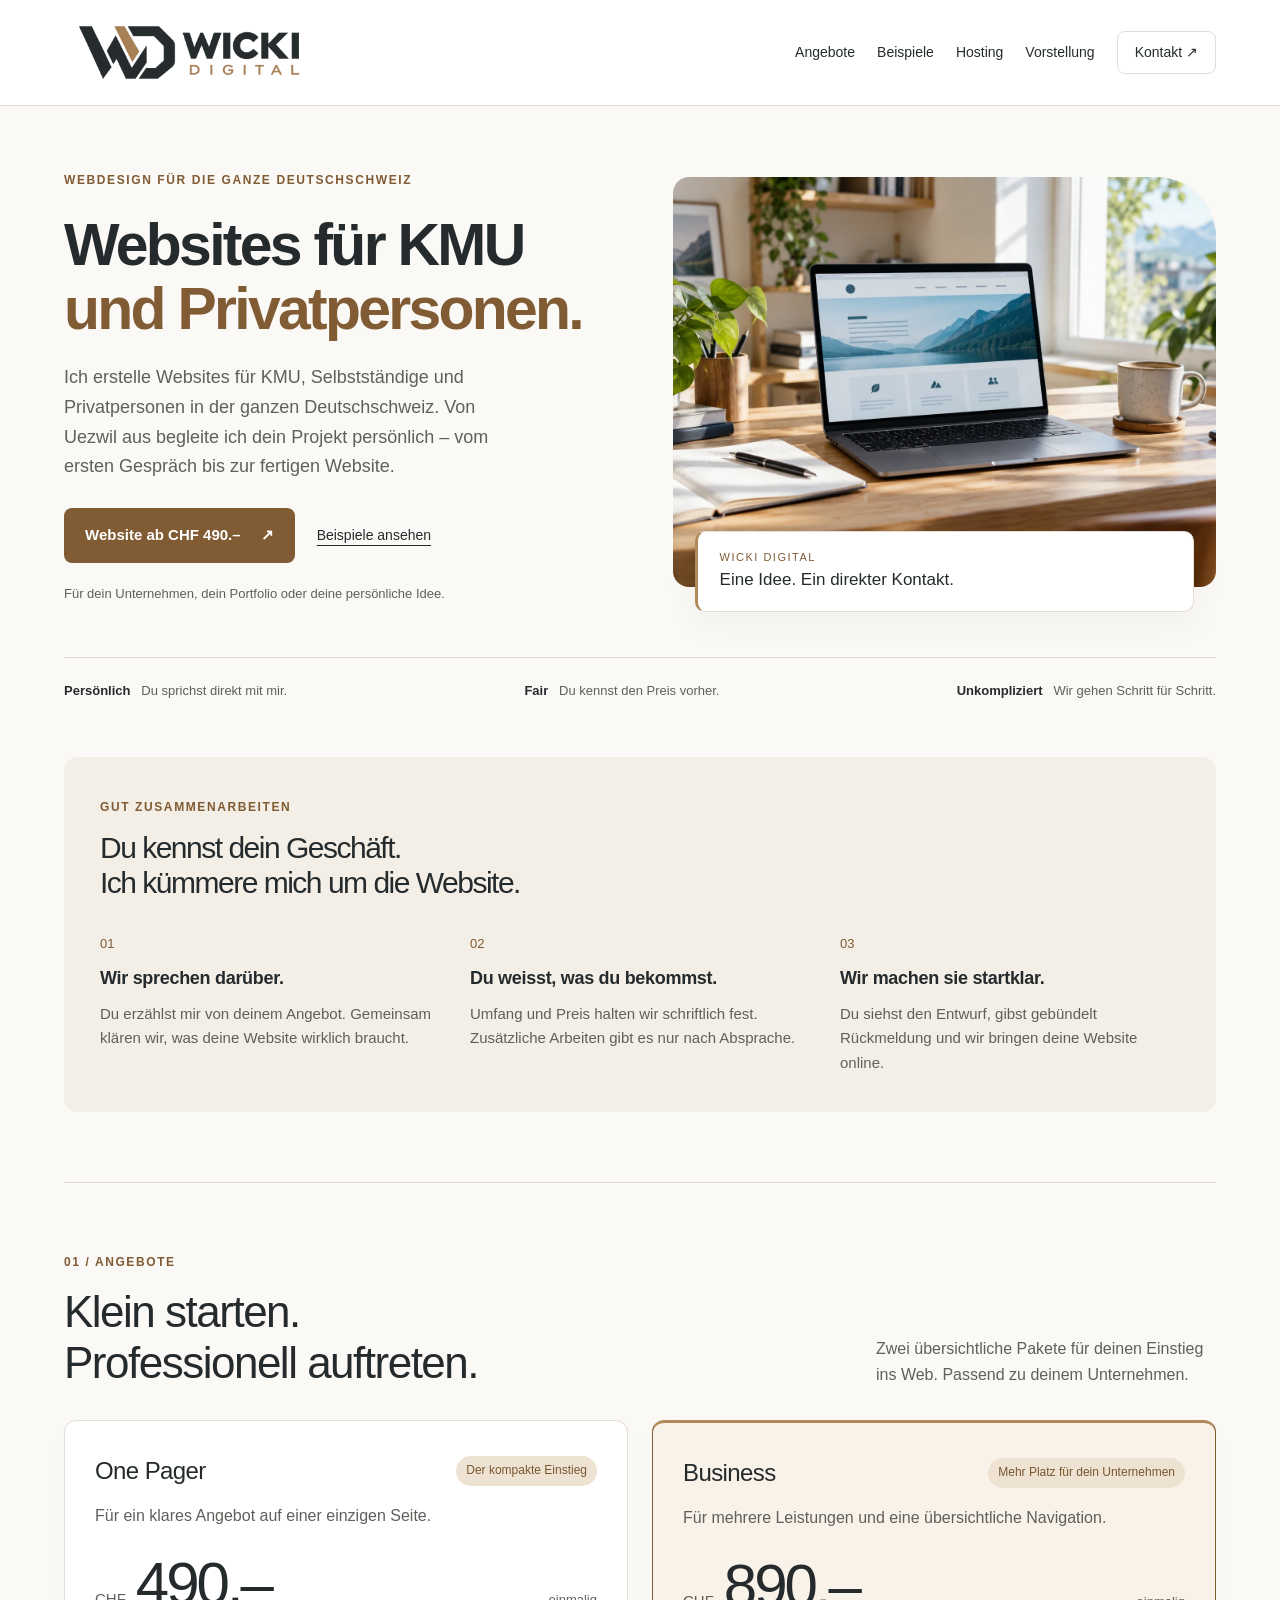
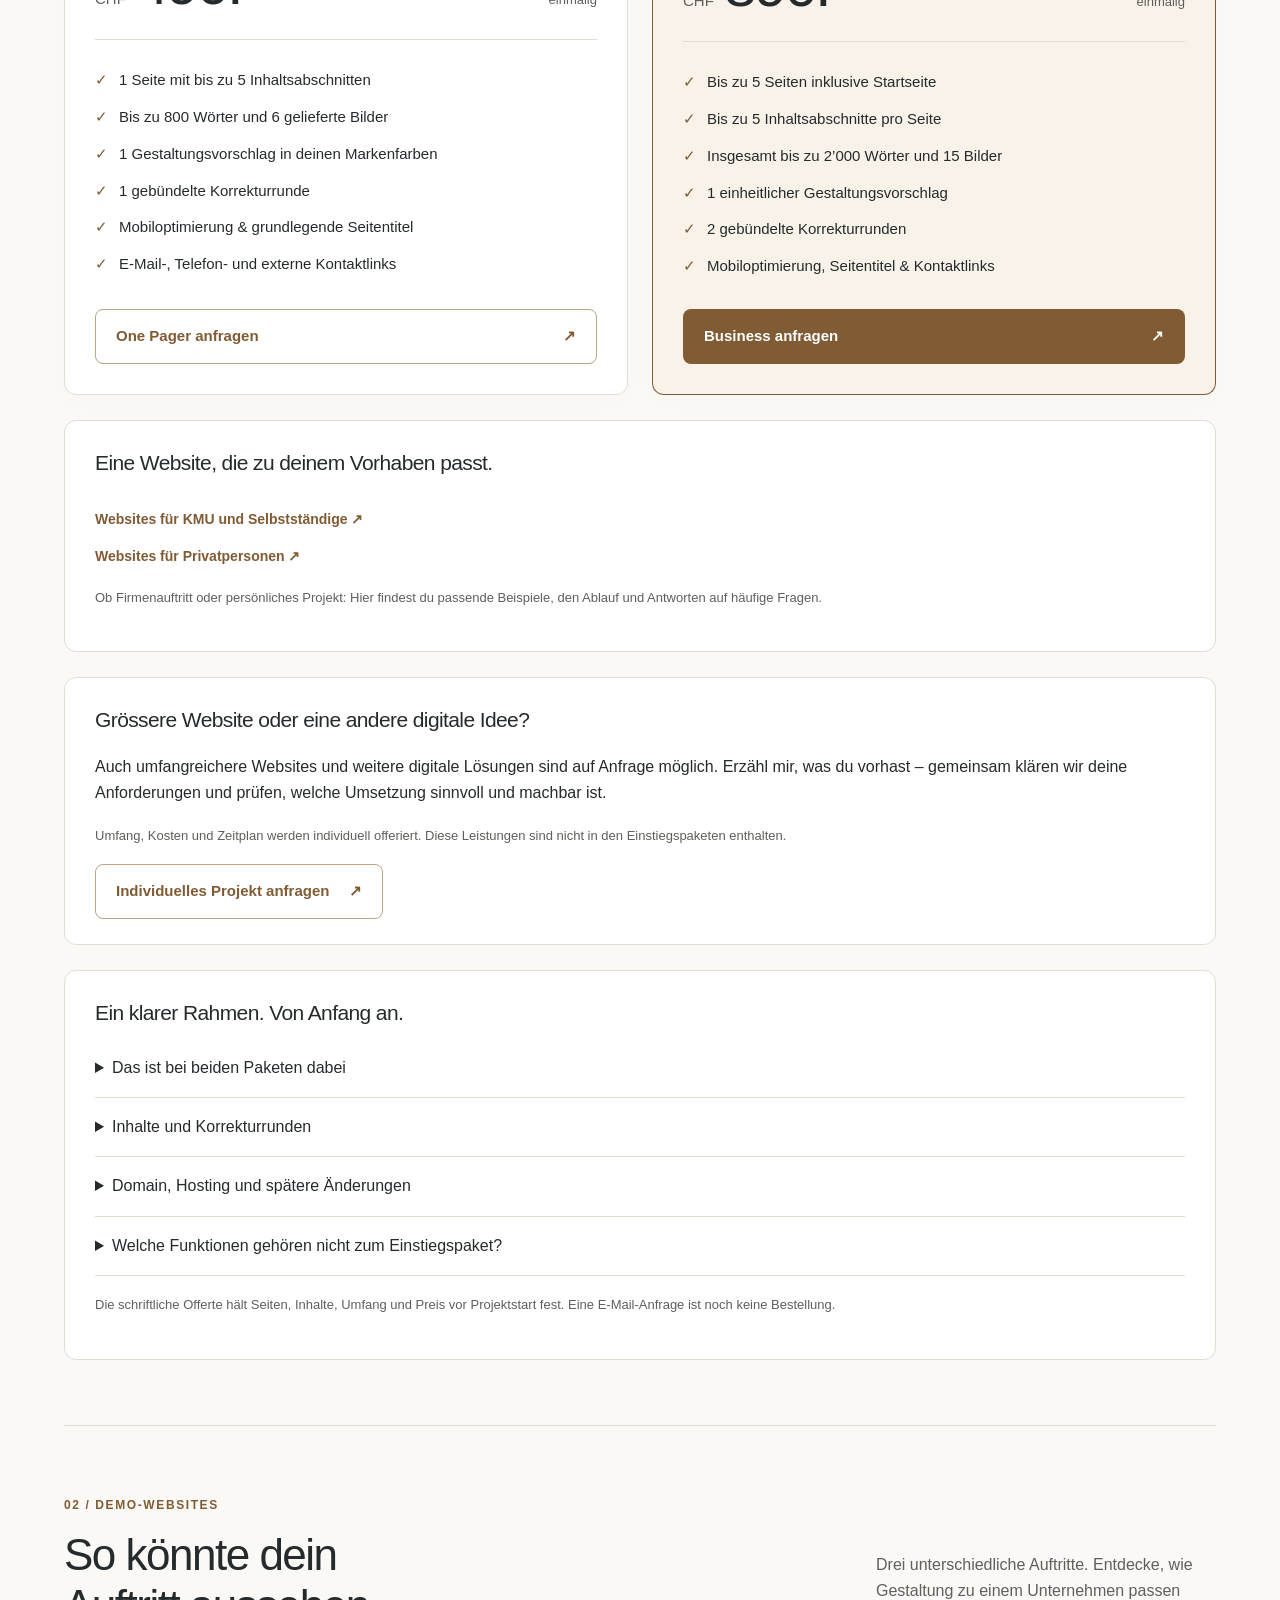
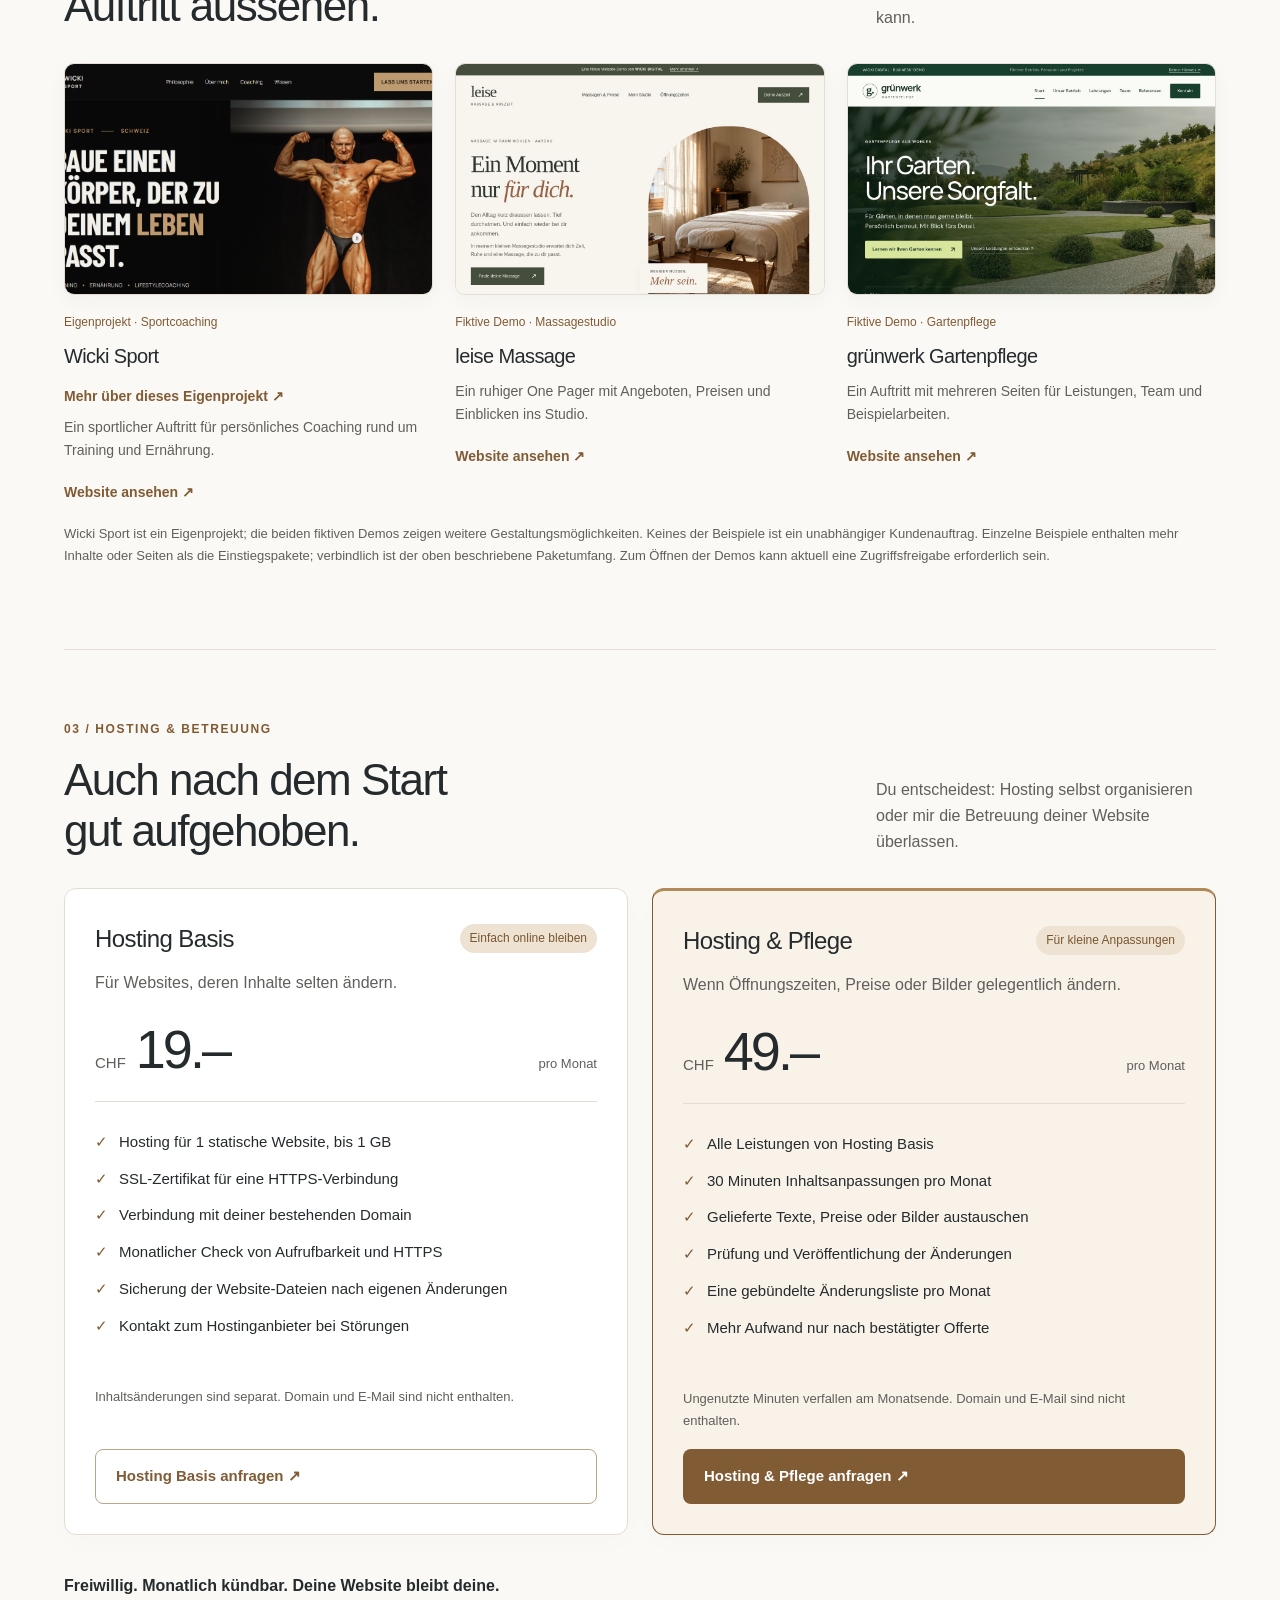
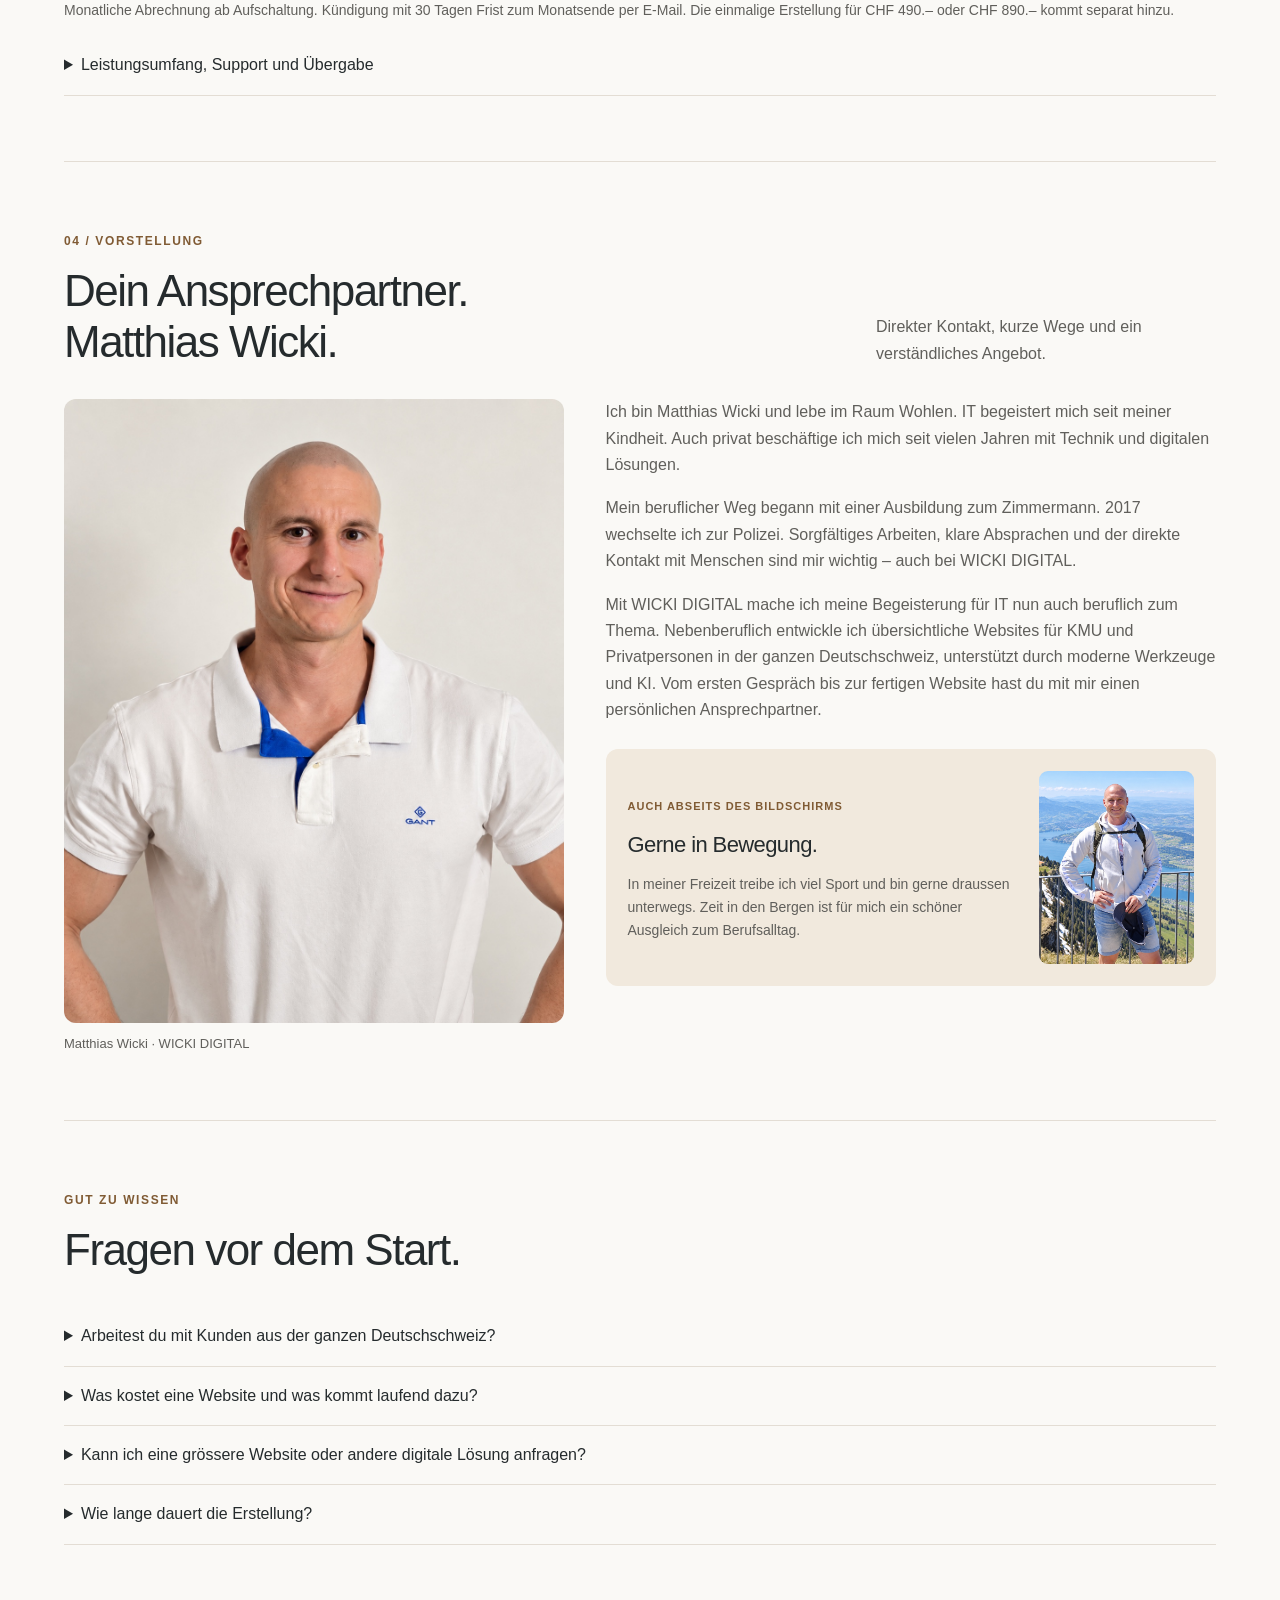
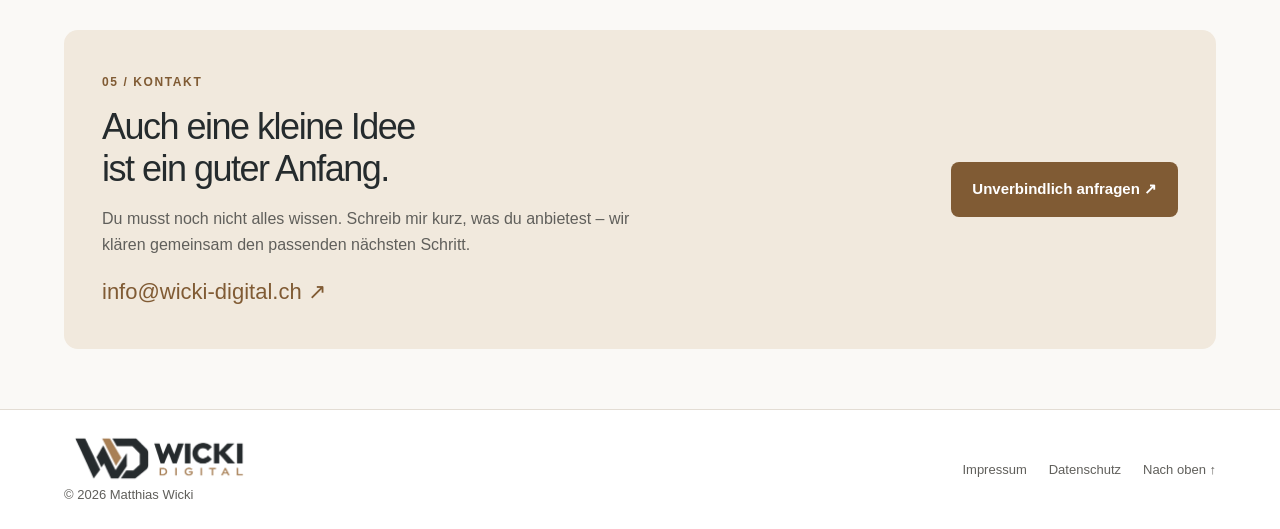
==== commit 903ff766: "Richte index.html auf Angebote für die Deutschschweiz aus" ====
--- a/index.html
+++ b/index.html
@@ -2,21 +2,21 @@
 <html lang="de-CH"><head>
   <meta charset="UTF-8">
   <meta name="viewport" content="width=device-width,initial-scale=1">
-  <meta name="description" content="WICKI DIGITAL – Digitale Lösungen für Schweizer Kleinunternehmen. One Pager für CHF 490.– und Business-Websites für CHF 890.–.">
+  <meta name="description" content="Websites für KMU und Privatpersonen in der Deutschschweiz. Persönliche Betreuung, One Pager ab CHF 490.– und individuelle Lösungen auf Anfrage.">
   <meta name="theme-color" content="#faf9f6">
-  <title>WICKI DIGITAL – Websites, die dich weiterbringen.</title>
+  <title>Websites für KMU &amp; Private in der Deutschschweiz | WICKI DIGITAL</title>
   <link rel="canonical" href="https://wicki-digital.ch/">
   <meta property="og:type" content="website">
   <meta property="og:locale" content="de_CH">
   <meta property="og:site_name" content="WICKI DIGITAL">
-  <meta property="og:title" content="WICKI DIGITAL – Websites, die dich weiterbringen.">
-  <meta property="og:description" content="WICKI DIGITAL – Digitale Lösungen für Schweizer Kleinunternehmen. One Pager für CHF 490.– und Business-Websites für CHF 890.–.">
+  <meta property="og:title" content="Websites für KMU &amp; Private in der Deutschschweiz | WICKI DIGITAL">
+  <meta property="og:description" content="Websites für KMU und Privatpersonen in der Deutschschweiz. Persönliche Betreuung, One Pager ab CHF 490.– und individuelle Lösungen auf Anfrage.">
   <meta property="og:url" content="https://wicki-digital.ch/">
   <meta property="og:image" content="https://wicki-digital.ch/workspace.webp">
   <meta property="og:image:alt" content="Heller Arbeitsplatz mit Laptop und Notizbuch">
   <meta name="twitter:card" content="summary_large_image">
-  <meta name="twitter:title" content="WICKI DIGITAL – Websites, die dich weiterbringen.">
-  <meta name="twitter:description" content="WICKI DIGITAL – Digitale Lösungen für Schweizer Kleinunternehmen. One Pager für CHF 490.– und Business-Websites für CHF 890.–.">
+  <meta name="twitter:title" content="Websites für KMU &amp; Private in der Deutschschweiz | WICKI DIGITAL">
+  <meta name="twitter:description" content="Websites für KMU und Privatpersonen in der Deutschschweiz. Persönliche Betreuung, One Pager ab CHF 490.– und individuelle Lösungen auf Anfrage.">
   <meta name="twitter:image" content="https://wicki-digital.ch/workspace.webp">
   <meta name="twitter:image:alt" content="Heller Arbeitsplatz mit Laptop und Notizbuch">
   <link rel="icon" type="image/svg+xml" href="data:image/svg+xml,%3Csvg xmlns='http://www.w3.org/2000/svg' viewBox='0 0 64 64'%3E%3Crect width='64' height='64' rx='14' fill='%23805b34'/%3E%3Cpath d='m10 19 9 28 13-21 13 21 9-28' fill='none' stroke='%23ffffff' stroke-width='6'/%3E%3C/svg%3E">
@@ -54,7 +54,7 @@
 <style>
 :root{--bg:#faf9f6;--panel:#fff;--line:#e3ddd4;--lime:#805b34;--muted:#605f5b;--white:#252b2d;--soft:#f1e9dd;--blue:#f3eee6}*{box-sizing:border-box}html{scroll-behavior:smooth;scroll-padding-top:35px}body{margin:0;background:var(--bg);color:var(--white);font-family:Arial,Helvetica,sans-serif;font-size:16px;line-height:1.65}a{color:inherit;text-decoration:none}button{font:inherit}a:focus-visible,summary:focus-visible{outline:3px solid #805b34;outline-offset:5px}.wrap{max-width:1240px;margin:auto;padding:0 44px}header{background:white;border-bottom:1px solid var(--line)}nav{min-height:92px;display:flex;align-items:center;justify-content:space-between;gap:25px}.brand{display:flex;align-items:center;gap:12px;font-size:18px;font-weight:800;letter-spacing:-.5px}.brand span:last-child{font-weight:400;color:var(--muted)}.mark{background:var(--lime);color:white;width:37px;height:37px;display:grid;place-items:center;border-radius:10px;font-weight:900}.links{display:flex;align-items:center;gap:26px;font-size:14px}.links a:hover{color:var(--lime)}.nav-tag{padding:9px 17px;border:1px solid var(--line);border-radius:8px}.hero{padding:65px 0 35px}.hero-grid{display:grid;grid-template-columns:1.05fr 1fr;align-items:center;gap:38px}.eyebrow,.number{font-size:12px;letter-spacing:1.6px;font-weight:700;color:var(--lime);text-transform:uppercase}h1{font-size:clamp(40px,4.6vw,61px);line-height:1.09;letter-spacing:-2.7px;font-weight:600;margin:22px 0}h1 em{font-style:normal;color:var(--lime)}.hero-intro{font-size:18px;color:var(--muted);max-width:465px}.hero-actions{display:flex;align-items:center;gap:22px;flex-wrap:wrap;margin-top:26px}.button{display:inline-flex;align-items:center;justify-content:space-between;gap:20px;border:1px solid transparent;background:var(--lime);color:white;border-radius:8px;padding:14px 20px;font-weight:600;font-size:15px;transition:background .2s,transform .2s}.button:hover{background:#654625;transform:translateY(-2px)}.outline{background:white;border-color:#bca487;color:var(--lime)}.outline:hover{background:var(--soft)}.quiet-link{font-size:14px;text-decoration:underline;text-underline-offset:5px}.hero-small{font-size:13px;color:var(--muted);margin-top:20px}figure{margin:0}.hero-photo{position:relative;padding-bottom:25px}.hero-photo img{width:100%;height:410px;object-fit:cover;border-radius:16px 60px 16px 16px;display:block}.hero-photo figcaption{background:white;border:1px solid var(--line);padding:16px 22px;border-radius:10px;position:absolute;bottom:0;left:22px;right:22px;box-shadow:0 10px 35px #252b2d0c}.hero-photo figcaption span{font-size:11px;color:var(--lime);letter-spacing:1.5px;display:block}.hero-photo figcaption strong{font-size:17px;font-weight:500}.strip{display:flex;justify-content:space-between;gap:20px;border-top:1px solid var(--line);margin-top:40px;padding:22px 0 0;font-size:13px;color:var(--muted)}.strip b{color:var(--white)}.approach{margin:20px 0 70px;padding:36px;background:var(--blue);border-radius:14px}.approach h2{font-size:30px}.steps{display:grid;grid-template-columns:repeat(3,1fr);gap:30px;margin-top:32px}.steps article>span{display:block;color:var(--lime);font-size:13px;margin-bottom:10px}.steps h3{font-size:18px;font-weight:600;letter-spacing:-.3px}.steps p{font-size:15px;color:var(--muted);margin:8px 0 0}.section{padding:65px 0;border-top:1px solid var(--line)}.section-head{display:flex;justify-content:space-between;align-items:end;gap:35px;margin-bottom:32px}h2{font-size:clamp(30px,3.6vw,44px);letter-spacing:-1.5px;line-height:1.16;font-weight:500;margin:12px 0 0}.section-head p{color:var(--muted);max-width:340px;margin:0}.prices{display:grid;grid-template-columns:1fr 1fr;gap:24px}.price-card{display:flex;flex-direction:column;background:white;border:1px solid var(--line);border-radius:12px;padding:30px;box-shadow:0 8px 30px #252b2d04}.highlight{border:1px solid var(--lime);background:#f8f2e9}.package-label{display:flex;justify-content:space-between;gap:12px;align-items:center;flex-wrap:wrap}h3{font-size:24px;font-weight:500;letter-spacing:-.6px;margin:0}.tag{font-size:12px;color:#795630;background:#eee3d3;padding:5px 10px;border-radius:20px}.description{color:var(--muted);margin:12px 0 25px}.price{display:flex;align-items:baseline;gap:10px;margin-bottom:25px}.price small{font-size:15px;color:var(--muted)}.price strong{font-size:60px;line-height:1;letter-spacing:-3px;font-weight:500}.once{margin-left:auto;font-size:13px;color:var(--muted)}ul{padding:22px 0 0;margin:0 0 24px;list-style:none;border-top:1px solid var(--line)}li{padding:6px 0;font-size:15px}li:before{content:'✓';padding-right:11px;color:var(--lime)}.price-card .button{margin-top:auto}.note{color:var(--muted);font-size:13px;line-height:1.65;margin:18px 0}.scope{margin-top:25px;padding:25px 30px;border:1px solid var(--line);border-radius:12px;background:white}.scope h3{font-size:21px;margin-bottom:8px}details{border-bottom:1px solid var(--line);padding:16px 0}summary{cursor:pointer;font-size:16px}details p{color:var(--muted);font-size:15px;max-width:900px}.demos{display:grid;grid-template-columns:repeat(3,1fr);gap:22px}.demo{min-width:0}.preview{display:block;border:1px solid var(--line);border-radius:10px;overflow:hidden;background:white;box-shadow:0 6px 20px #252b2d0a}.preview:hover{border-color:var(--lime)}.preview img{width:100%;height:auto;aspect-ratio:1.6;object-fit:cover;display:block}.project-type{font-size:12px!important;color:var(--lime)!important;margin-top:18px!important}.demo-title h3{font-size:20px}.demo p{color:var(--muted);font-size:14px;margin:7px 0}.demo-link{font-size:14px;display:inline-block;margin-top:12px;color:var(--lime);font-weight:600}.hosting-terms{padding:24px 0 0}.hosting-terms>p{font-size:14px;color:var(--muted)}.hosting-terms strong{color:var(--white);font-size:16px}.hosting-prices .price strong{font-size:54px}.about-grid{display:grid;grid-template-columns:.9fr 1.1fr;gap:42px;align-items:start}.collab-photo img{width:100%;height:330px;object-fit:cover;display:block;border-radius:12px}.collab-photo figcaption{font-size:12px;color:var(--muted);margin-top:10px}.bio p{margin:0 0 17px;color:var(--muted)}.closing{background:var(--soft);border:0;border-radius:14px;padding:38px;margin:20px 0 60px;display:flex;justify-content:space-between;gap:30px;align-items:center}.closing h2{font-size:36px}.closing p{color:var(--muted);max-width:540px}.email{color:var(--lime);font-size:22px;overflow-wrap:anywhere}.closing>.button{flex-shrink:0}footer{background:white;border-top:1px solid var(--line)}.footer-inner{padding-top:24px;padding-bottom:24px;display:flex;justify-content:space-between;gap:22px;font-size:13px;color:var(--muted)}.footer-links{display:flex;gap:22px;flex-wrap:wrap}.legal{max-width:850px;padding-top:50px;padding-bottom:60px}.legal h1{font-size:44px}.legal h2{font-size:24px;margin-top:32px}.legal p{color:var(--muted)}.legal a{color:var(--lime);text-decoration:underline}.draft{background:var(--soft);border-left:3px solid var(--lime);padding:18px}.arrow{font-size:20px}@media(max-width:950px){.hero-grid{gap:25px}.hero-photo img{height:360px}.strip{flex-wrap:wrap}.closing{align-items:start;flex-direction:column}.about-grid{gap:28px}.hero-actions{gap:15px}}@media(max-width:700px){.wrap{padding:0 22px}nav{padding-top:17px!important;padding-bottom:17px!important;min-height:85px;gap:16px;flex-wrap:wrap}.brand{font-size:16px}.links{gap:20px;width:100%;justify-content:space-between;font-size:13px}.nav-tag{padding:0;border:0}.hero{padding-top:35px}.hero-grid{grid-template-columns:1fr;gap:28px}h1{font-size:clamp(39px,9vw,60px);letter-spacing:-1.8px}.hero-intro{font-size:17px}.hero-photo img{height:300px;border-radius:12px 40px 12px 12px}.hero-photo figcaption{left:15px;right:15px}.strip{gap:8px;flex-direction:column;margin-top:28px;font-size:13px}.approach{padding:25px;margin-bottom:45px}.approach h2{font-size:28px}.steps{grid-template-columns:1fr;gap:24px}.steps article>span{margin-bottom:3px}.section{padding:45px 0}.section-head{align-items:start;flex-direction:column;gap:16px}.section-head p{font-size:15px}.prices,.demos,.about-grid{grid-template-columns:1fr}.price-card{padding:24px}.price strong{font-size:54px}.scope{padding:20px}.scope h3{font-size:20px}.demos{gap:30px}.about-grid{gap:24px}.collab-photo img{height:270px}.closing{padding:26px;margin-bottom:40px}.closing h2{font-size:30px}.closing>.button{width:100%;justify-content:center}.footer-inner{flex-direction:column;gap:14px}.legal{padding-top:35px;padding-bottom:40px}.legal h1{font-size:38px}}@media(prefers-reduced-motion:reduce){html{scroll-behavior:auto}.button{transition:none}}
 nav{min-height:105px}.brand-logo{display:block;width:250px;height:65px;object-fit:cover;object-position:center}.footer-logo{width:190px;height:50px;object-fit:cover;display:block}.footer-inner{align-items:center}.hero-photo figcaption{border-left:3px solid #b18a59}.price-card.highlight{border-top:3px solid #b18a59}.hero-photo figcaption span{color:#805b34}@media(max-width:700px){.brand-logo{width:220px;height:58px}nav{min-height:100px}.footer-inner{align-items:flex-start}} .portrait-photo img{display:block;width:100%;height:auto;border-radius:12px}.portrait-photo figcaption{font-size:13px;color:var(--muted);margin-top:10px}.personal-note{display:grid;grid-template-columns:1fr 155px;gap:22px;align-items:center;background:var(--soft);padding:22px;border-radius:12px;margin-top:25px}.personal-note .number{font-size:11px;letter-spacing:1px}.personal-note h3{font-size:22px;margin:8px 0 10px}.personal-note p{font-size:14px;margin:0}.personal-note img{display:block;width:100%;height:auto;border-radius:9px}.links{gap:22px}@media(max-width:700px){.links{gap:10px;flex-wrap:wrap;justify-content:flex-start}.links a{padding:5px 6px}.portrait-photo{max-width:430px;width:100%;margin:auto}.personal-note{grid-template-columns:1fr 120px;gap:16px;padding:18px}}@media(max-width:390px){.personal-note{grid-template-columns:1fr}.personal-note figure{max-width:210px}}
-</style></head><body><header><nav class="wrap" aria-label="Hauptnavigation"><a class="brand" href="#" aria-label="WICKI DIGITAL Startseite"><img class="brand-logo" src="wicki-digital-logo.png" alt="WICKI DIGITAL" width="250" height="65"></a><div class="links"><a href="#angebote">Angebote</a><a href="#demos">Beispiele</a><a href="#hosting">Hosting</a><a href="#ueber-mich">Vorstellung</a><a class="nav-tag" href="#kontakt">Kontakt ↗</a></div></nav></header><main><div class="wrap"><section class="hero"><div class="hero-grid"><div class="hero-copy"><div class="eyebrow">Webdesign aus dem Raum Wohlen</div><h1>Kleines Unternehmen.<br><em>Guter Auftritt.</em></h1><p class="hero-intro">Deine Website muss nicht kompliziert sein. Ich helfe dir, dein Angebot online zu zeigen – persönlich, verständlich und zu einem klaren Preis.</p><div class="hero-actions"><a class="button" href="#angebote">Website ab CHF 490.– <span aria-hidden="true">↗</span></a><a class="quiet-link" href="#demos">Beispiele ansehen</a></div><p class="hero-small">Für Selbstständige, Handwerksbetriebe und kleine Dienstleister.</p></div><figure class="hero-photo"><img src="workspace.webp" width="1536" height="1024" alt="Heller Arbeitsplatz mit Laptop und Notizbuch – Symbolbild für Webdesign" fetchpriority="high"><figcaption><span>WICKI DIGITAL</span><strong>Eine Idee. Ein direkter Kontakt.</strong></figcaption></figure></div><div class="strip"><span><b>Persönlich</b> &nbsp; Du sprichst direkt mit mir.</span><span><b>Fair</b> &nbsp; Du kennst den Preis vorher.</span><span><b>Unkompliziert</b> &nbsp; Wir gehen Schritt für Schritt.</span></div></section>
+</style></head><body><header><nav class="wrap" aria-label="Hauptnavigation"><a class="brand" href="#" aria-label="WICKI DIGITAL Startseite"><img class="brand-logo" src="wicki-digital-logo.png" alt="WICKI DIGITAL" width="250" height="65"></a><div class="links"><a href="#angebote">Angebote</a><a href="#demos">Beispiele</a><a href="#hosting">Hosting</a><a href="#ueber-mich">Vorstellung</a><a class="nav-tag" href="#kontakt">Kontakt ↗</a></div></nav></header><main><div class="wrap"><section class="hero"><div class="hero-grid"><div class="hero-copy"><div class="eyebrow">Webdesign für die ganze Deutschschweiz</div><h1>Websites für KMU<br><em>und Privatpersonen.</em></h1><p class="hero-intro">Ich erstelle Websites für KMU, Selbstständige und Privatpersonen in der ganzen Deutschschweiz. Von Uezwil aus begleite ich dein Projekt persönlich – vom ersten Gespräch bis zur fertigen Website.</p><div class="hero-actions"><a class="button" href="#angebote">Website ab CHF 490.– <span aria-hidden="true">↗</span></a><a class="quiet-link" href="#demos">Beispiele ansehen</a></div><p class="hero-small">Für dein Unternehmen, dein Portfolio oder deine persönliche Idee.</p></div><figure class="hero-photo"><img src="workspace.webp" width="1536" height="1024" alt="Heller Arbeitsplatz mit Laptop und Notizbuch – Symbolbild für Webdesign" fetchpriority="high"><figcaption><span>WICKI DIGITAL</span><strong>Eine Idee. Ein direkter Kontakt.</strong></figcaption></figure></div><div class="strip"><span><b>Persönlich</b> &nbsp; Du sprichst direkt mit mir.</span><span><b>Fair</b> &nbsp; Du kennst den Preis vorher.</span><span><b>Unkompliziert</b> &nbsp; Wir gehen Schritt für Schritt.</span></div></section>
 <section class="approach"><div><span class="number">GUT ZUSAMMENARBEITEN</span><h2>Du kennst dein Geschäft.<br>Ich kümmere mich um die Website.</h2></div><div class="steps"><article><span>01</span><h3>Wir sprechen darüber.</h3><p>Du erzählst mir von deinem Angebot. Gemeinsam klären wir, was deine Website wirklich braucht.</p></article><article><span>02</span><h3>Du weisst, was du bekommst.</h3><p>Umfang und Preis halten wir schriftlich fest. Zusätzliche Arbeiten gibt es nur nach Absprache.</p></article><article><span>03</span><h3>Wir machen sie startklar.</h3><p>Du siehst den Entwurf, gibst gebündelt Rückmeldung und wir bringen deine Website online.</p></article></div></section><section class="section" id="angebote"><div class="section-head"><div><span class="number">01 / ANGEBOTE</span><h2>Klein starten.<br>Professionell auftreten.</h2></div><p>Zwei übersichtliche Pakete für deinen Einstieg ins Web. Passend zu deinem Unternehmen.</p></div><div class="prices"><article class="price-card"><div class="package-label"><h3>One Pager</h3><span class="tag">Der kompakte Einstieg</span></div><p class="description">Für ein klares Angebot auf einer einzigen Seite.</p><div class="price"><small>CHF</small><strong>490.–</strong><span class="once">einmalig</span></div><ul><li>1 Seite mit bis zu 5 Inhaltsabschnitten</li><li>Bis zu 800 Wörter und 6 gelieferte Bilder</li><li>1 Gestaltungsvorschlag in deinen Markenfarben</li><li>1 gebündelte Korrekturrunde</li><li>Mobiloptimierung & grundlegende Seitentitel</li><li>E-Mail-, Telefon- und externe Kontaktlinks</li></ul><a class="button outline" href="mailto:info@wicki-digital.ch?subject=Anfrage%20One%20Pager">One Pager anfragen <span aria-hidden="true">↗</span></a></article><article class="price-card highlight"><div class="package-label"><h3>Business</h3><span class="tag">Mehr Platz für dein Unternehmen</span></div><p class="description">Für mehrere Leistungen und eine übersichtliche Navigation.</p><div class="price"><small>CHF</small><strong>890.–</strong><span class="once">einmalig</span></div><ul><li>Bis zu 5 Seiten inklusive Startseite</li><li>Bis zu 5 Inhaltsabschnitte pro Seite</li><li>Insgesamt bis zu 2’000 Wörter und 15 Bilder</li><li>1 einheitlicher Gestaltungsvorschlag</li><li>2 gebündelte Korrekturrunden</li><li>Mobiloptimierung, Seitentitel & Kontaktlinks</li></ul><a class="button" href="mailto:info@wicki-digital.ch?subject=Anfrage%20Business-Website">Business anfragen <span aria-hidden="true">↗</span></a></article></div>
-<div class="scope" id="individuelle-loesungen"><h3>Grössere Website oder eine andere digitale Idee?</h3><p>Auch umfangreichere Websites und weitere digitale Lösungen sind auf Anfrage möglich. Erzähl mir, was du vorhast – gemeinsam klären wir deine Anforderungen und prüfen, welche Umsetzung sinnvoll und machbar ist.</p><p class="note">Umfang, Kosten und Zeitplan werden individuell offeriert. Diese Leistungen sind nicht in den Einstiegspaketen enthalten.</p><a class="button outline" href="mailto:info@wicki-digital.ch?subject=Anfrage%20individuelle%20digitale%20L%C3%B6sung">Individuelles Projekt anfragen <span aria-hidden="true">↗</span></a></div>
-<div class="scope" id="umfang"><h3>Ein klarer Rahmen. Von Anfang an.</h3><details><summary>Das ist bei beiden Paketen dabei</summary><p>Eine statische Website in deutscher Sprache, ein Startgespräch bis 30 Minuten, Einbau deiner Inhalte, einfache Bildkomprimierung und Prüfung von Navigation, Links und mobiler Darstellung. Zusätzlich sind bis zu zwei reine Textseiten für dein fertig geliefertes Impressum und deine Datenschutzerklärung enthalten; sie zählen nicht zum Seitenlimit.</p><p>Einmaliges Aufschalten auf einem vor Projektstart vereinbarten, geeigneten Hosting und Verbinden einer bestehenden Domain sind enthalten, sofern die nötigen Zugänge bereitstehen. Du erhältst die fertigen Website-Dateien.</p></details><details><summary>Inhalte und Korrekturrunden</summary><p>Du lieferst vor Projektbeginn die endgültigen Texte, dein Logo und Bilder mit den nötigen Nutzungsrechten, gesammelt und den Seiten zugeordnet. Texterstellung, Übersetzungen, Fotografie, Bildrecherche, Logoentwicklung und rechtliche Prüfung gehören nicht zum Paket.</p><p>Eine Korrekturrunde ist eine einzige gesammelte Liste mit bis zu 10 kleineren Anpassungen an gelieferten Texten, Bildauswahl, Farben oder Abständen innerhalb des vereinbarten Entwurfs. Neue Seiten, neue Abschnitte, neue Funktionen oder ein neues Gestaltungskonzept zählen als Zusatzauftrag. Fehler gegenüber dem vereinbarten Umfang behebe ich unabhängig von den Korrekturrunden.</p></details><details><summary>Domain, Hosting und spätere Änderungen</summary><p>CHF 490.– bzw. CHF 890.– sind die einmaligen Erstellungspreise für den beschriebenen Umfang. Die laufenden Kosten sind nicht im Erstellungspreis enthalten. Für das Hosting wählst du entweder eines der freiwilligen WICKI-DIGITAL-Abos oder ein eigenes geeignetes Hosting, das du direkt beim Anbieter bezahlst. Domainregistrierung und -verlängerung, E-Mail-Postfächer und kostenpflichtige Lizenzen bleiben in beiden Fällen separat. Deine Domain bleibt auf deinen Namen registriert.</p><p>Nach der Abnahme gelten die Leistungen deines ausdrücklich gewählten Hosting-Abos. Ohne Pflege-Abo sind Inhaltsänderungen separat; zusätzliche Seiten, Anbieterwechsel und technische Erweiterungen werden immer gesondert offeriert. Zusatzarbeiten starten erst nach deiner schriftlichen Zustimmung. Ein Abo wird nur auf deinen ausdrücklichen Wunsch abgeschlossen.</p></details><details><summary>Welche Funktionen gehören nicht zum Einstiegspaket?</summary><p>Online-Shops, Zahlungen, eigene Buchungssysteme, Benutzerkonten, Datenbanken, Blogs mit Redaktionssystem, Mehrsprachigkeit, Newsletter, Tracking und serverseitig versendete Kontaktformulare sind nicht enthalten. Ein Link zu einem vorhandenen Buchungsdienst ist möglich; dessen Einrichtung und Gebühren sind separat. Bestehende Websites oder Postfächer umzuziehen ist ebenfalls nicht enthalten.</p></details><p class="note">Die schriftliche Offerte hält Seiten, Inhalte, Umfang und Preis vor Projektstart fest. Eine E-Mail-Anfrage ist noch keine Bestellung.</p></div></section><section class="section" id="demos"><div class="section-head"><div><span class="number">02 / DEMO-WEBSITES</span><h2>So könnte dein<br>Auftritt aussehen.</h2></div><p>Drei unterschiedliche Auftritte. Entdecke, wie Gestaltung zu einem Unternehmen passen kann.</p></div><div class="demos"><article class="demo"><a class="preview" href="https://wickisport.ch/" target="_blank" rel="noopener noreferrer" aria-label="Wicki Sport in neuem Tab öffnen"><img src="wicki-sport.png" alt="Vorschau der Website Wicki Sport" width="1651" height="1032" loading="lazy"></a><p class="project-type">Eigenprojekt · Sportcoaching</p><div class="demo-title"><h3>Wicki Sport</h3></div><p>Ein sportlicher Auftritt für persönliches Coaching rund um Training und Ernährung.</p><a class="demo-link" href="https://wickisport.ch/" target="_blank" rel="noopener noreferrer">Website ansehen ↗</a></article><article class="demo"><a class="preview" href="https://leise-massage-wohlen-demo.wicki95.chatgpt.site" target="_blank" rel="noopener noreferrer" aria-label="leise Massage – Demo in neuem Tab öffnen"><img src="massage.jpg" alt="Vorschau der Startseite von leise Massage" width="1200" height="750" loading="lazy"></a><p class="project-type">Fiktive Demo · Massagestudio</p><div class="demo-title"><h3>leise Massage</h3></div><p>Ein ruhiger One Pager mit Angeboten, Preisen und Einblicken ins Studio.</p><a class="demo-link" href="https://leise-massage-wohlen-demo.wicki95.chatgpt.site" target="_blank" rel="noopener noreferrer">Website ansehen ↗</a></article><article class="demo"><a class="preview" href="https://gruenwerk-gartenpflege-demo.wicki95.chatgpt.site" target="_blank" rel="noopener noreferrer" aria-label="grünwerk Gartenpflege – Demo in neuem Tab öffnen"><img src="garten.jpg" alt="Vorschau der Startseite von grünwerk Gartenpflege" width="1200" height="750" loading="lazy"></a><p class="project-type">Fiktive Demo · Gartenpflege</p><div class="demo-title"><h3>grünwerk Gartenpflege</h3></div><p>Ein Auftritt mit mehreren Seiten für Leistungen, Team und Beispielarbeiten.</p><a class="demo-link" href="https://gruenwerk-gartenpflege-demo.wicki95.chatgpt.site" target="_blank" rel="noopener noreferrer">Website ansehen ↗</a></article></div><p class="note">Wicki Sport ist ein Eigenprojekt; die beiden fiktiven Demos zeigen weitere Gestaltungsmöglichkeiten. Keines der Beispiele ist ein unabhängiger Kundenauftrag. Einzelne Beispiele enthalten mehr Inhalte oder Seiten als die Einstiegspakete; verbindlich ist der oben beschriebene Paketumfang. Zum Öffnen der Demos kann aktuell eine Zugriffsfreigabe erforderlich sein.</p></section><section class="section" id="hosting"><div class="section-head"><div><span class="number">03 / HOSTING & BETREUUNG</span><h2>Auch nach dem Start<br>gut aufgehoben.</h2></div><p>Du entscheidest: Hosting selbst organisieren oder mir die Betreuung deiner Website überlassen.</p></div><div class="prices hosting-prices"><article class="price-card"><div class="package-label"><h3>Hosting Basis</h3><span class="tag">Einfach online bleiben</span></div><p class="description">Für Websites, deren Inhalte selten ändern.</p><div class="price"><small>CHF</small><strong>19.–</strong><span class="once">pro Monat</span></div><ul><li>Hosting für 1 statische Website, bis 1 GB</li><li>SSL-Zertifikat für eine HTTPS-Verbindung</li><li>Verbindung mit deiner bestehenden Domain</li><li>Monatlicher Check von Aufrufbarkeit und HTTPS</li><li>Sicherung der Website-Dateien nach eigenen Änderungen</li><li>Kontakt zum Hostinganbieter bei Störungen</li></ul><p class="note">Inhaltsänderungen sind separat. Domain und E-Mail sind nicht enthalten.</p><a class="button outline" href="mailto:info@wicki-digital.ch?subject=Anfrage%20Hosting%20Basis">Hosting Basis anfragen ↗</a></article><article class="price-card highlight"><div class="package-label"><h3>Hosting & Pflege</h3><span class="tag">Für kleine Anpassungen</span></div><p class="description">Wenn Öffnungszeiten, Preise oder Bilder gelegentlich ändern.</p><div class="price"><small>CHF</small><strong>49.–</strong><span class="once">pro Monat</span></div><ul><li>Alle Leistungen von Hosting Basis</li><li>30 Minuten Inhaltsanpassungen pro Monat</li><li>Gelieferte Texte, Preise oder Bilder austauschen</li><li>Prüfung und Veröffentlichung der Änderungen</li><li>Eine gebündelte Änderungsliste pro Monat</li><li>Mehr Aufwand nur nach bestätigter Offerte</li></ul><p class="note">Ungenutzte Minuten verfallen am Monatsende. Domain und E-Mail sind nicht enthalten.</p><a class="button" href="mailto:info@wicki-digital.ch?subject=Anfrage%20Hosting%20und%20Pflege">Hosting & Pflege anfragen ↗</a></article></div><div class="hosting-terms"><p><strong>Freiwillig. Monatlich kündbar. Deine Website bleibt deine.</strong><br>Monatliche Abrechnung ab Aufschaltung. Kündigung mit 30 Tagen Frist zum Monatsende per E-Mail. Die einmalige Erstellung für CHF 490.– oder CHF 890.– kommt separat hinzu.</p><details><summary>Leistungsumfang, Support und Übergabe</summary><p>Die Abos gelten für von WICKI DIGITAL erstellte statische Websites im One-Pager- oder Business-Umfang mit bis zu 5 Inhaltsseiten und 2 Rechtstextseiten. Das technische Hosting ist im Abopreis enthalten. Hostinganbieter und Datenstandorte werden vor Vertragsabschluss genannt. Ein eigenes Hosting ist als Alternative möglich; dann fallen die Gebühren direkt beim gewählten Anbieter an und es besteht kein WICKI-DIGITAL-Hosting-Abo.</p><p>Support erfolgt per E-Mail von Montag bis Freitag, ausgenommen Feiertage. Eine erste Rückmeldung erfolgt in der Regel innerhalb von 2 Arbeitstagen. Es gibt keinen 24-Stunden-Pikettdienst und keine garantierte Entstörungsfrist. Der monatliche Check ist keine dauernde Überwachung. Bei Störungen übernehme ich die Meldung und Abstimmung mit dem Hostinganbieter.</p><p>Gesichert werden die Website-Dateien bei der Aufschaltung und nach Änderungen durch WICKI DIGITAL. Die letzten 3 Stände werden aufbewahrt. Die Wiederherstellung eines vorhandenen Standes ist enthalten. Postfächer, Datenbanken und Änderungen durch Dritte sind nicht Teil dieser Sicherung.</p><p>Das Pflegekontingent gilt für kleine Anpassungen bestehender Inhalte samt Prüfung und Veröffentlichung. Neue Seiten, neue Funktionen, ein neues Design, Texterstellung, Bildrecherche und Betreuung externer Buchungsdienste gehören nicht dazu. Übersteigt eine Anfrage 30 Minuten, erhältst du vor der Umsetzung eine Offerte für den Zusatzaufwand.</p><p>Bei Vertragsende erhältst du die aktuellen Website-Dateien ohne Herausgabegebühr. Ein Umzug zu einem anderen Anbieter ist separat zu beauftragen. Ohne Anschlusslösung endet die Auslieferung über das Abo-Hosting zum Vertragsende. Deine separat registrierte Domain bleibt bei dir.</p></details></div></section><section class="section" id="ueber-mich"><div class="section-head"><div><span class="number">04 / VORSTELLUNG</span><h2>Dein Ansprechpartner.<br>Matthias Wicki.</h2></div><p>Direkter Kontakt, kurze Wege und ein verständliches Angebot.</p></div><div class="about-grid"><figure class="portrait-photo"><img src="matthias-polo.jpg" width="1122" height="1402" alt="Matthias Wicki im weissen Polo – dein Ansprechpartner bei WICKI DIGITAL" loading="lazy"><figcaption>Matthias Wicki · WICKI DIGITAL</figcaption></figure><div class="bio"><p>Ich bin Matthias Wicki und lebe im Raum Wohlen. IT begeistert mich seit meiner Kindheit. Auch privat beschäftige ich mich seit vielen Jahren mit Technik und digitalen Lösungen.</p><p>Mein beruflicher Weg begann mit einer Ausbildung zum Zimmermann. 2017 wechselte ich zur Polizei. Sorgfältiges Arbeiten, klare Absprachen und der direkte Kontakt mit Menschen sind mir wichtig – auch bei WICKI DIGITAL.</p><p>Mit WICKI DIGITAL mache ich meine Begeisterung für IT nun auch beruflich zum Thema. Nebenberuflich entwickle ich übersichtliche Websites für Schweizer Kleinunternehmen, unterstützt durch moderne Werkzeuge und KI. Vom ersten Gespräch bis zur fertigen Website hast du mit mir einen persönlichen Ansprechpartner.</p><aside class="personal-note"><div><span class="number">AUCH ABSEITS DES BILDSCHIRMS</span><h3>Gerne in Bewegung.</h3><p>In meiner Freizeit treibe ich viel Sport und bin gerne draussen unterwegs. Zeit in den Bergen ist für mich ein schöner Ausgleich zum Berufsalltag.</p></div><figure><img src="matthias-wandern.jpg" width="1122" height="1402" alt="Matthias Wicki beim Wandern mit Blick auf See und Berge" loading="lazy"></figure></aside></div></div></section><section class="section closing" id="kontakt"><div><span class="number">05 / KONTAKT</span><h2>Auch eine kleine Idee<br>ist ein guter Anfang.</h2><p>Du musst noch nicht alles wissen. Schreib mir kurz, was du anbietest – wir klären gemeinsam den passenden nächsten Schritt.</p><a class="email" href="mailto:info@wicki-digital.ch">info@wicki-digital.ch ↗</a></div><a class="button" href="mailto:info@wicki-digital.ch?subject=Website-Anfrage">Unverbindlich anfragen ↗</a></section></div></main><footer><div class="wrap footer-inner"><div><a href="index.html" aria-label="WICKI DIGITAL Startseite"><img class="footer-logo" src="wicki-digital-logo.png" alt="WICKI DIGITAL" width="190" height="50" loading="lazy"></a><span>© 2026 Matthias Wicki</span></div><div class="footer-links"><a href="impressum.html">Impressum</a><a href="datenschutz.html">Datenschutz</a><a href="#">Nach oben ↑</a></div></div></footer></body></html>+<div class="scope"><h3>Eine Website, die zu deinem Vorhaben passt.</h3><p><a class="demo-link" href="websites-fuer-kmu.html">Websites für KMU und Selbstständige ↗</a><br><a class="demo-link" href="websites-fuer-privatpersonen.html">Websites für Privatpersonen ↗</a></p><p class="note">Ob Firmenauftritt oder persönliches Projekt: Hier findest du passende Beispiele, den Ablauf und Antworten auf häufige Fragen.</p></div><div class="scope" id="individuelle-loesungen"><h3>Grössere Website oder eine andere digitale Idee?</h3><p>Auch umfangreichere Websites und weitere digitale Lösungen sind auf Anfrage möglich. Erzähl mir, was du vorhast – gemeinsam klären wir deine Anforderungen und prüfen, welche Umsetzung sinnvoll und machbar ist.</p><p class="note">Umfang, Kosten und Zeitplan werden individuell offeriert. Diese Leistungen sind nicht in den Einstiegspaketen enthalten.</p><a class="button outline" href="mailto:info@wicki-digital.ch?subject=Anfrage%20individuelle%20digitale%20L%C3%B6sung">Individuelles Projekt anfragen <span aria-hidden="true">↗</span></a></div>
+<div class="scope" id="umfang"><h3>Ein klarer Rahmen. Von Anfang an.</h3><details><summary>Das ist bei beiden Paketen dabei</summary><p>Eine statische Website in deutscher Sprache, ein Startgespräch bis 30 Minuten, Einbau deiner Inhalte, einfache Bildkomprimierung und Prüfung von Navigation, Links und mobiler Darstellung. Zusätzlich sind bis zu zwei reine Textseiten für dein fertig geliefertes Impressum und deine Datenschutzerklärung enthalten; sie zählen nicht zum Seitenlimit.</p><p>Einmaliges Aufschalten auf einem vor Projektstart vereinbarten, geeigneten Hosting und Verbinden einer bestehenden Domain sind enthalten, sofern die nötigen Zugänge bereitstehen. Du erhältst die fertigen Website-Dateien.</p></details><details><summary>Inhalte und Korrekturrunden</summary><p>Du lieferst vor Projektbeginn die endgültigen Texte, dein Logo und Bilder mit den nötigen Nutzungsrechten, gesammelt und den Seiten zugeordnet. Texterstellung, Übersetzungen, Fotografie, Bildrecherche, Logoentwicklung und rechtliche Prüfung gehören nicht zum Paket.</p><p>Eine Korrekturrunde ist eine einzige gesammelte Liste mit bis zu 10 kleineren Anpassungen an gelieferten Texten, Bildauswahl, Farben oder Abständen innerhalb des vereinbarten Entwurfs. Neue Seiten, neue Abschnitte, neue Funktionen oder ein neues Gestaltungskonzept zählen als Zusatzauftrag. Fehler gegenüber dem vereinbarten Umfang behebe ich unabhängig von den Korrekturrunden.</p></details><details><summary>Domain, Hosting und spätere Änderungen</summary><p>CHF 490.– bzw. CHF 890.– sind die einmaligen Erstellungspreise für den beschriebenen Umfang. Die laufenden Kosten sind nicht im Erstellungspreis enthalten. Für das Hosting wählst du entweder eines der freiwilligen WICKI-DIGITAL-Abos oder ein eigenes geeignetes Hosting, das du direkt beim Anbieter bezahlst. Domainregistrierung und -verlängerung, E-Mail-Postfächer und kostenpflichtige Lizenzen bleiben in beiden Fällen separat. Deine Domain bleibt auf deinen Namen registriert.</p><p>Nach der Abnahme gelten die Leistungen deines ausdrücklich gewählten Hosting-Abos. Ohne Pflege-Abo sind Inhaltsänderungen separat; zusätzliche Seiten, Anbieterwechsel und technische Erweiterungen werden immer gesondert offeriert. Zusatzarbeiten starten erst nach deiner schriftlichen Zustimmung. Ein Abo wird nur auf deinen ausdrücklichen Wunsch abgeschlossen.</p></details><details><summary>Welche Funktionen gehören nicht zum Einstiegspaket?</summary><p>Online-Shops, Zahlungen, eigene Buchungssysteme, Benutzerkonten, Datenbanken, Blogs mit Redaktionssystem, Mehrsprachigkeit, Newsletter, Tracking und serverseitig versendete Kontaktformulare sind nicht enthalten. Ein Link zu einem vorhandenen Buchungsdienst ist möglich; dessen Einrichtung und Gebühren sind separat. Bestehende Websites oder Postfächer umzuziehen ist ebenfalls nicht enthalten.</p></details><p class="note">Die schriftliche Offerte hält Seiten, Inhalte, Umfang und Preis vor Projektstart fest. Eine E-Mail-Anfrage ist noch keine Bestellung.</p></div></section><section class="section" id="demos"><div class="section-head"><div><span class="number">02 / DEMO-WEBSITES</span><h2>So könnte dein<br>Auftritt aussehen.</h2></div><p>Drei unterschiedliche Auftritte. Entdecke, wie Gestaltung zu einem Unternehmen passen kann.</p></div><div class="demos"><article class="demo"><a class="preview" href="https://wickisport.ch/" target="_blank" rel="noopener noreferrer" aria-label="Wicki Sport in neuem Tab öffnen"><img src="wicki-sport.png" alt="Vorschau der Website Wicki Sport" width="1651" height="1032" loading="lazy"></a><p class="project-type">Eigenprojekt · Sportcoaching</p><div class="demo-title"><h3>Wicki Sport</h3></div><a class="demo-link" href="referenz-wicki-sport.html">Mehr über dieses Eigenprojekt ↗</a><p>Ein sportlicher Auftritt für persönliches Coaching rund um Training und Ernährung.</p><a class="demo-link" href="https://wickisport.ch/" target="_blank" rel="noopener noreferrer">Website ansehen ↗</a></article><article class="demo"><a class="preview" href="https://leise-massage-wohlen-demo.wicki95.chatgpt.site" target="_blank" rel="noopener noreferrer" aria-label="leise Massage – Demo in neuem Tab öffnen"><img src="massage.jpg" alt="Vorschau der Startseite von leise Massage" width="1200" height="750" loading="lazy"></a><p class="project-type">Fiktive Demo · Massagestudio</p><div class="demo-title"><h3>leise Massage</h3></div><p>Ein ruhiger One Pager mit Angeboten, Preisen und Einblicken ins Studio.</p><a class="demo-link" href="https://leise-massage-wohlen-demo.wicki95.chatgpt.site" target="_blank" rel="noopener noreferrer">Website ansehen ↗</a></article><article class="demo"><a class="preview" href="https://gruenwerk-gartenpflege-demo.wicki95.chatgpt.site" target="_blank" rel="noopener noreferrer" aria-label="grünwerk Gartenpflege – Demo in neuem Tab öffnen"><img src="garten.jpg" alt="Vorschau der Startseite von grünwerk Gartenpflege" width="1200" height="750" loading="lazy"></a><p class="project-type">Fiktive Demo · Gartenpflege</p><div class="demo-title"><h3>grünwerk Gartenpflege</h3></div><p>Ein Auftritt mit mehreren Seiten für Leistungen, Team und Beispielarbeiten.</p><a class="demo-link" href="https://gruenwerk-gartenpflege-demo.wicki95.chatgpt.site" target="_blank" rel="noopener noreferrer">Website ansehen ↗</a></article></div><p class="note">Wicki Sport ist ein Eigenprojekt; die beiden fiktiven Demos zeigen weitere Gestaltungsmöglichkeiten. Keines der Beispiele ist ein unabhängiger Kundenauftrag. Einzelne Beispiele enthalten mehr Inhalte oder Seiten als die Einstiegspakete; verbindlich ist der oben beschriebene Paketumfang. Zum Öffnen der Demos kann aktuell eine Zugriffsfreigabe erforderlich sein.</p></section><section class="section" id="hosting"><div class="section-head"><div><span class="number">03 / HOSTING & BETREUUNG</span><h2>Auch nach dem Start<br>gut aufgehoben.</h2></div><p>Du entscheidest: Hosting selbst organisieren oder mir die Betreuung deiner Website überlassen.</p></div><div class="prices hosting-prices"><article class="price-card"><div class="package-label"><h3>Hosting Basis</h3><span class="tag">Einfach online bleiben</span></div><p class="description">Für Websites, deren Inhalte selten ändern.</p><div class="price"><small>CHF</small><strong>19.–</strong><span class="once">pro Monat</span></div><ul><li>Hosting für 1 statische Website, bis 1 GB</li><li>SSL-Zertifikat für eine HTTPS-Verbindung</li><li>Verbindung mit deiner bestehenden Domain</li><li>Monatlicher Check von Aufrufbarkeit und HTTPS</li><li>Sicherung der Website-Dateien nach eigenen Änderungen</li><li>Kontakt zum Hostinganbieter bei Störungen</li></ul><p class="note">Inhaltsänderungen sind separat. Domain und E-Mail sind nicht enthalten.</p><a class="button outline" href="mailto:info@wicki-digital.ch?subject=Anfrage%20Hosting%20Basis">Hosting Basis anfragen ↗</a></article><article class="price-card highlight"><div class="package-label"><h3>Hosting & Pflege</h3><span class="tag">Für kleine Anpassungen</span></div><p class="description">Wenn Öffnungszeiten, Preise oder Bilder gelegentlich ändern.</p><div class="price"><small>CHF</small><strong>49.–</strong><span class="once">pro Monat</span></div><ul><li>Alle Leistungen von Hosting Basis</li><li>30 Minuten Inhaltsanpassungen pro Monat</li><li>Gelieferte Texte, Preise oder Bilder austauschen</li><li>Prüfung und Veröffentlichung der Änderungen</li><li>Eine gebündelte Änderungsliste pro Monat</li><li>Mehr Aufwand nur nach bestätigter Offerte</li></ul><p class="note">Ungenutzte Minuten verfallen am Monatsende. Domain und E-Mail sind nicht enthalten.</p><a class="button" href="mailto:info@wicki-digital.ch?subject=Anfrage%20Hosting%20und%20Pflege">Hosting & Pflege anfragen ↗</a></article></div><div class="hosting-terms"><p><strong>Freiwillig. Monatlich kündbar. Deine Website bleibt deine.</strong><br>Monatliche Abrechnung ab Aufschaltung. Kündigung mit 30 Tagen Frist zum Monatsende per E-Mail. Die einmalige Erstellung für CHF 490.– oder CHF 890.– kommt separat hinzu.</p><details><summary>Leistungsumfang, Support und Übergabe</summary><p>Die Abos gelten für von WICKI DIGITAL erstellte statische Websites im One-Pager- oder Business-Umfang mit bis zu 5 Inhaltsseiten und 2 Rechtstextseiten. Das technische Hosting ist im Abopreis enthalten. Hostinganbieter und Datenstandorte werden vor Vertragsabschluss genannt. Ein eigenes Hosting ist als Alternative möglich; dann fallen die Gebühren direkt beim gewählten Anbieter an und es besteht kein WICKI-DIGITAL-Hosting-Abo.</p><p>Support erfolgt per E-Mail von Montag bis Freitag, ausgenommen Feiertage. Eine erste Rückmeldung erfolgt in der Regel innerhalb von 2 Arbeitstagen. Es gibt keinen 24-Stunden-Pikettdienst und keine garantierte Entstörungsfrist. Der monatliche Check ist keine dauernde Überwachung. Bei Störungen übernehme ich die Meldung und Abstimmung mit dem Hostinganbieter.</p><p>Gesichert werden die Website-Dateien bei der Aufschaltung und nach Änderungen durch WICKI DIGITAL. Die letzten 3 Stände werden aufbewahrt. Die Wiederherstellung eines vorhandenen Standes ist enthalten. Postfächer, Datenbanken und Änderungen durch Dritte sind nicht Teil dieser Sicherung.</p><p>Das Pflegekontingent gilt für kleine Anpassungen bestehender Inhalte samt Prüfung und Veröffentlichung. Neue Seiten, neue Funktionen, ein neues Design, Texterstellung, Bildrecherche und Betreuung externer Buchungsdienste gehören nicht dazu. Übersteigt eine Anfrage 30 Minuten, erhältst du vor der Umsetzung eine Offerte für den Zusatzaufwand.</p><p>Bei Vertragsende erhältst du die aktuellen Website-Dateien ohne Herausgabegebühr. Ein Umzug zu einem anderen Anbieter ist separat zu beauftragen. Ohne Anschlusslösung endet die Auslieferung über das Abo-Hosting zum Vertragsende. Deine separat registrierte Domain bleibt bei dir.</p></details></div></section><section class="section" id="ueber-mich"><div class="section-head"><div><span class="number">04 / VORSTELLUNG</span><h2>Dein Ansprechpartner.<br>Matthias Wicki.</h2></div><p>Direkter Kontakt, kurze Wege und ein verständliches Angebot.</p></div><div class="about-grid"><figure class="portrait-photo"><img src="matthias-polo.jpg" width="1122" height="1402" alt="Matthias Wicki im weissen Polo – dein Ansprechpartner bei WICKI DIGITAL" loading="lazy"><figcaption>Matthias Wicki · WICKI DIGITAL</figcaption></figure><div class="bio"><p>Ich bin Matthias Wicki und lebe im Raum Wohlen. IT begeistert mich seit meiner Kindheit. Auch privat beschäftige ich mich seit vielen Jahren mit Technik und digitalen Lösungen.</p><p>Mein beruflicher Weg begann mit einer Ausbildung zum Zimmermann. 2017 wechselte ich zur Polizei. Sorgfältiges Arbeiten, klare Absprachen und der direkte Kontakt mit Menschen sind mir wichtig – auch bei WICKI DIGITAL.</p><p>Mit WICKI DIGITAL mache ich meine Begeisterung für IT nun auch beruflich zum Thema. Nebenberuflich entwickle ich übersichtliche Websites für KMU und Privatpersonen in der ganzen Deutschschweiz, unterstützt durch moderne Werkzeuge und KI. Vom ersten Gespräch bis zur fertigen Website hast du mit mir einen persönlichen Ansprechpartner.</p><aside class="personal-note"><div><span class="number">AUCH ABSEITS DES BILDSCHIRMS</span><h3>Gerne in Bewegung.</h3><p>In meiner Freizeit treibe ich viel Sport und bin gerne draussen unterwegs. Zeit in den Bergen ist für mich ein schöner Ausgleich zum Berufsalltag.</p></div><figure><img src="matthias-wandern.jpg" width="1122" height="1402" alt="Matthias Wicki beim Wandern mit Blick auf See und Berge" loading="lazy"></figure></aside></div></div></section><section class="section" id="fragen"><div class="section-head"><div><span class="number">GUT ZU WISSEN</span><h2>Fragen vor dem Start.</h2></div></div><details><summary>Arbeitest du mit Kunden aus der ganzen Deutschschweiz?</summary><p>Ja. Mein Standort ist Uezwil im Aargau, mein Angebot richtet sich an KMU und Privatpersonen in der gesamten Deutschschweiz. Inhalte und Rückmeldungen können wir digital austauschen. Wie wir uns abstimmen, vereinbaren wir zu Beginn.</p></details><details><summary>Was kostet eine Website und was kommt laufend dazu?</summary><p>Der One Pager kostet einmalig CHF 490.–, das Business-Paket CHF 890.–. Domain und E-Mail sind separat. Für das Hosting kannst du ein eigenes Angebot wählen oder eines meiner Abos ab CHF 19.– pro Monat nutzen. Den genauen Umfang findest du unter <a class="demo-link" href="#umfang">Paketumfang</a>.</p></details><details><summary>Kann ich eine grössere Website oder andere digitale Lösung anfragen?</summary><p>Ja. Wir prüfen gemeinsam Anforderungen und Machbarkeit. Umfang, Preis, Zeitplan und eine passende Hosting-Lösung werden individuell vereinbart.</p></details><details><summary>Wie lange dauert die Erstellung?</summary><p>Den Zeitplan legen wir anhand des Umfangs und meiner Verfügbarkeit vor Projektbeginn fest. Fertige Texte und Bilder sowie gebündelte Rückmeldungen helfen, das Projekt zügig umzusetzen.</p></details></section><section class="section closing" id="kontakt"><div><span class="number">05 / KONTAKT</span><h2>Auch eine kleine Idee<br>ist ein guter Anfang.</h2><p>Du musst noch nicht alles wissen. Schreib mir kurz, was du anbietest – wir klären gemeinsam den passenden nächsten Schritt.</p><a class="email" href="mailto:info@wicki-digital.ch">info@wicki-digital.ch ↗</a></div><a class="button" href="mailto:info@wicki-digital.ch?subject=Website-Anfrage">Unverbindlich anfragen ↗</a></section></div></main><footer><div class="wrap footer-inner"><div><a href="index.html" aria-label="WICKI DIGITAL Startseite"><img class="footer-logo" src="wicki-digital-logo.png" alt="WICKI DIGITAL" width="190" height="50" loading="lazy"></a><span>© 2026 Matthias Wicki</span></div><div class="footer-links"><a href="impressum.html">Impressum</a><a href="datenschutz.html">Datenschutz</a><a href="#">Nach oben ↑</a></div></div></footer></body></html>
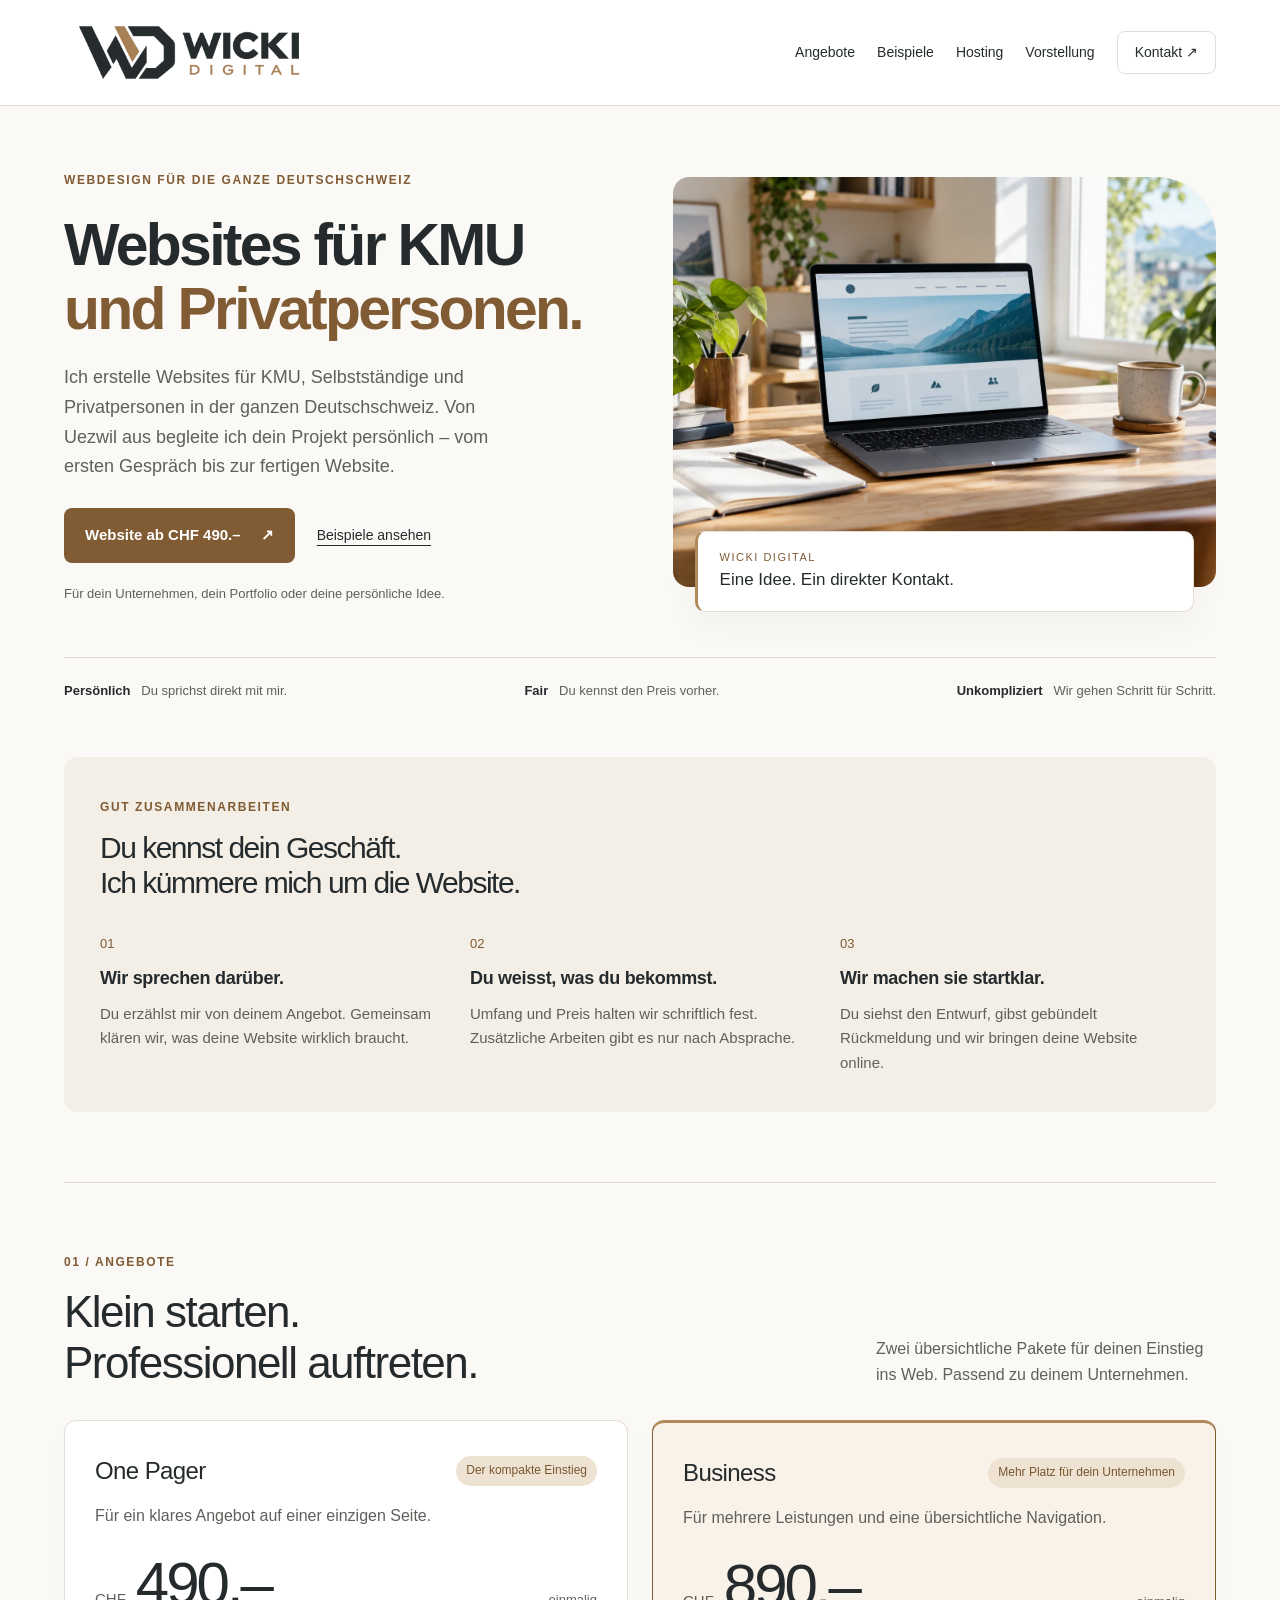
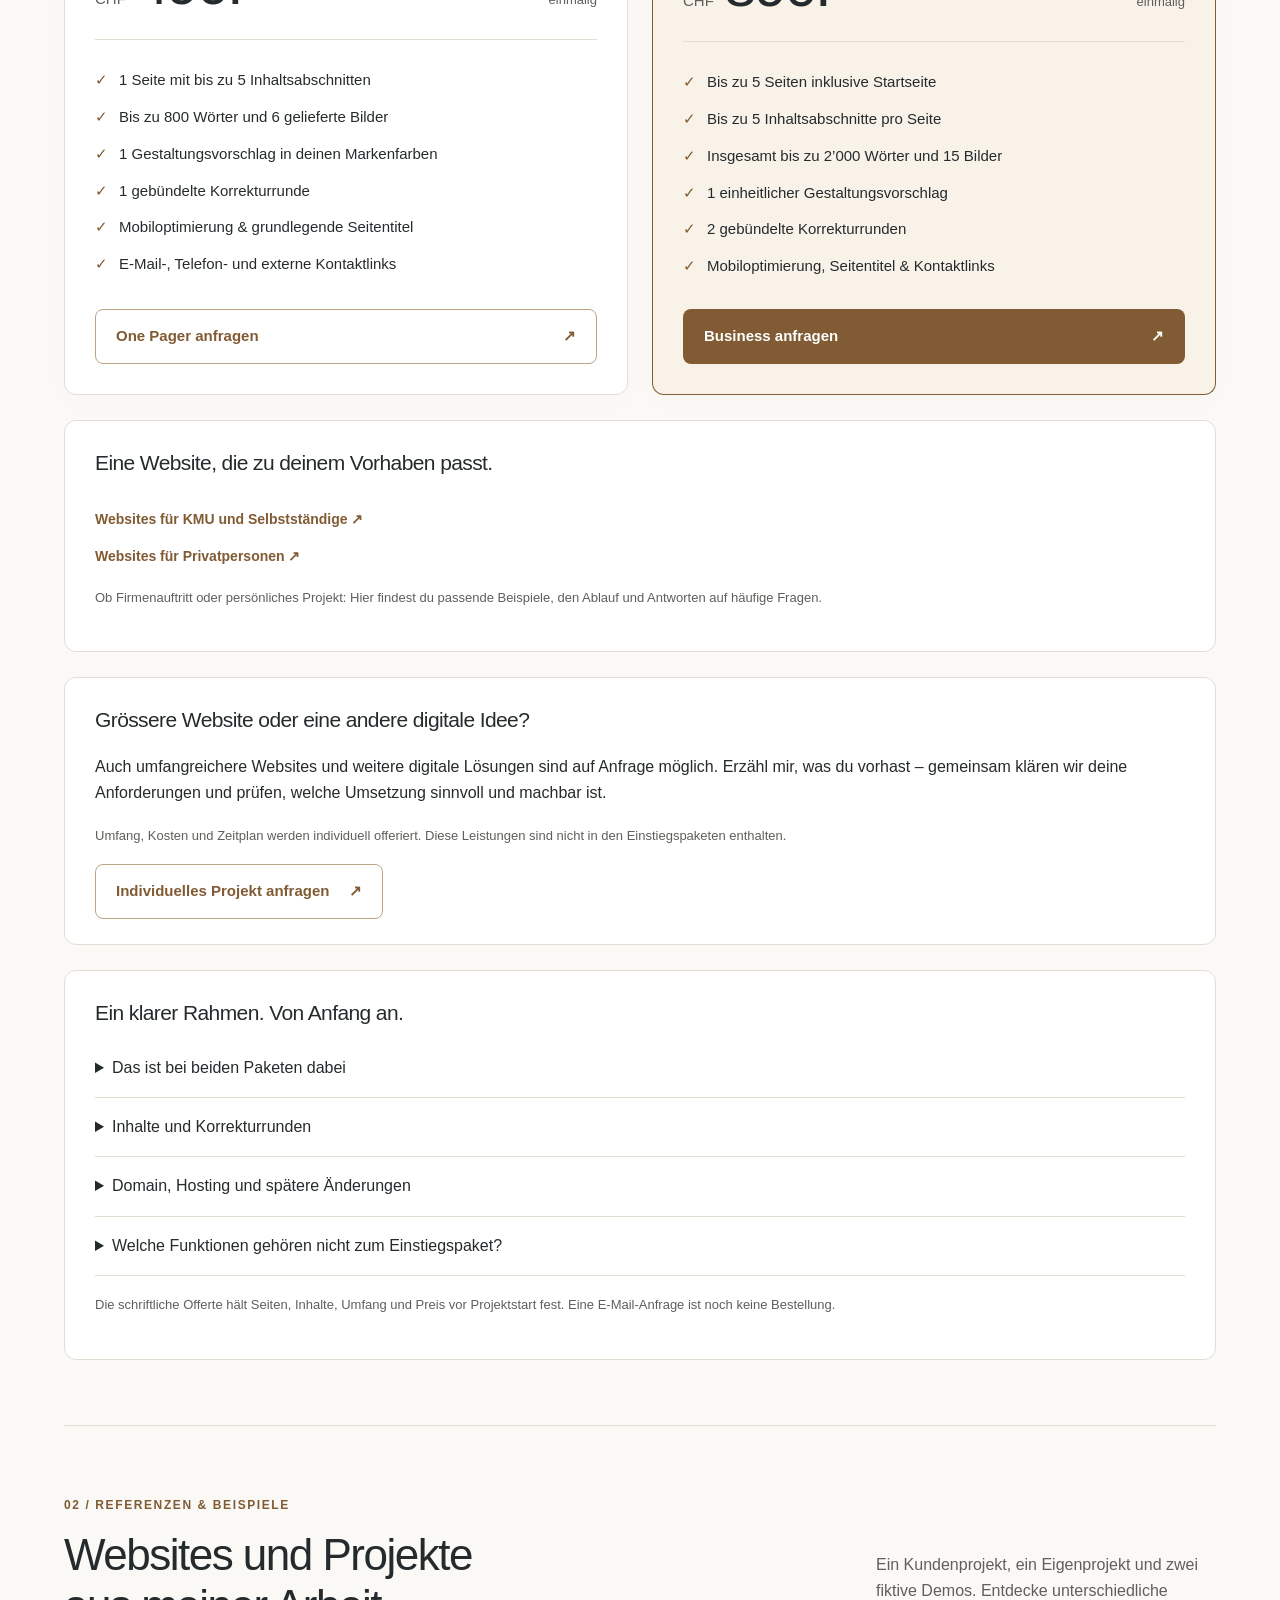
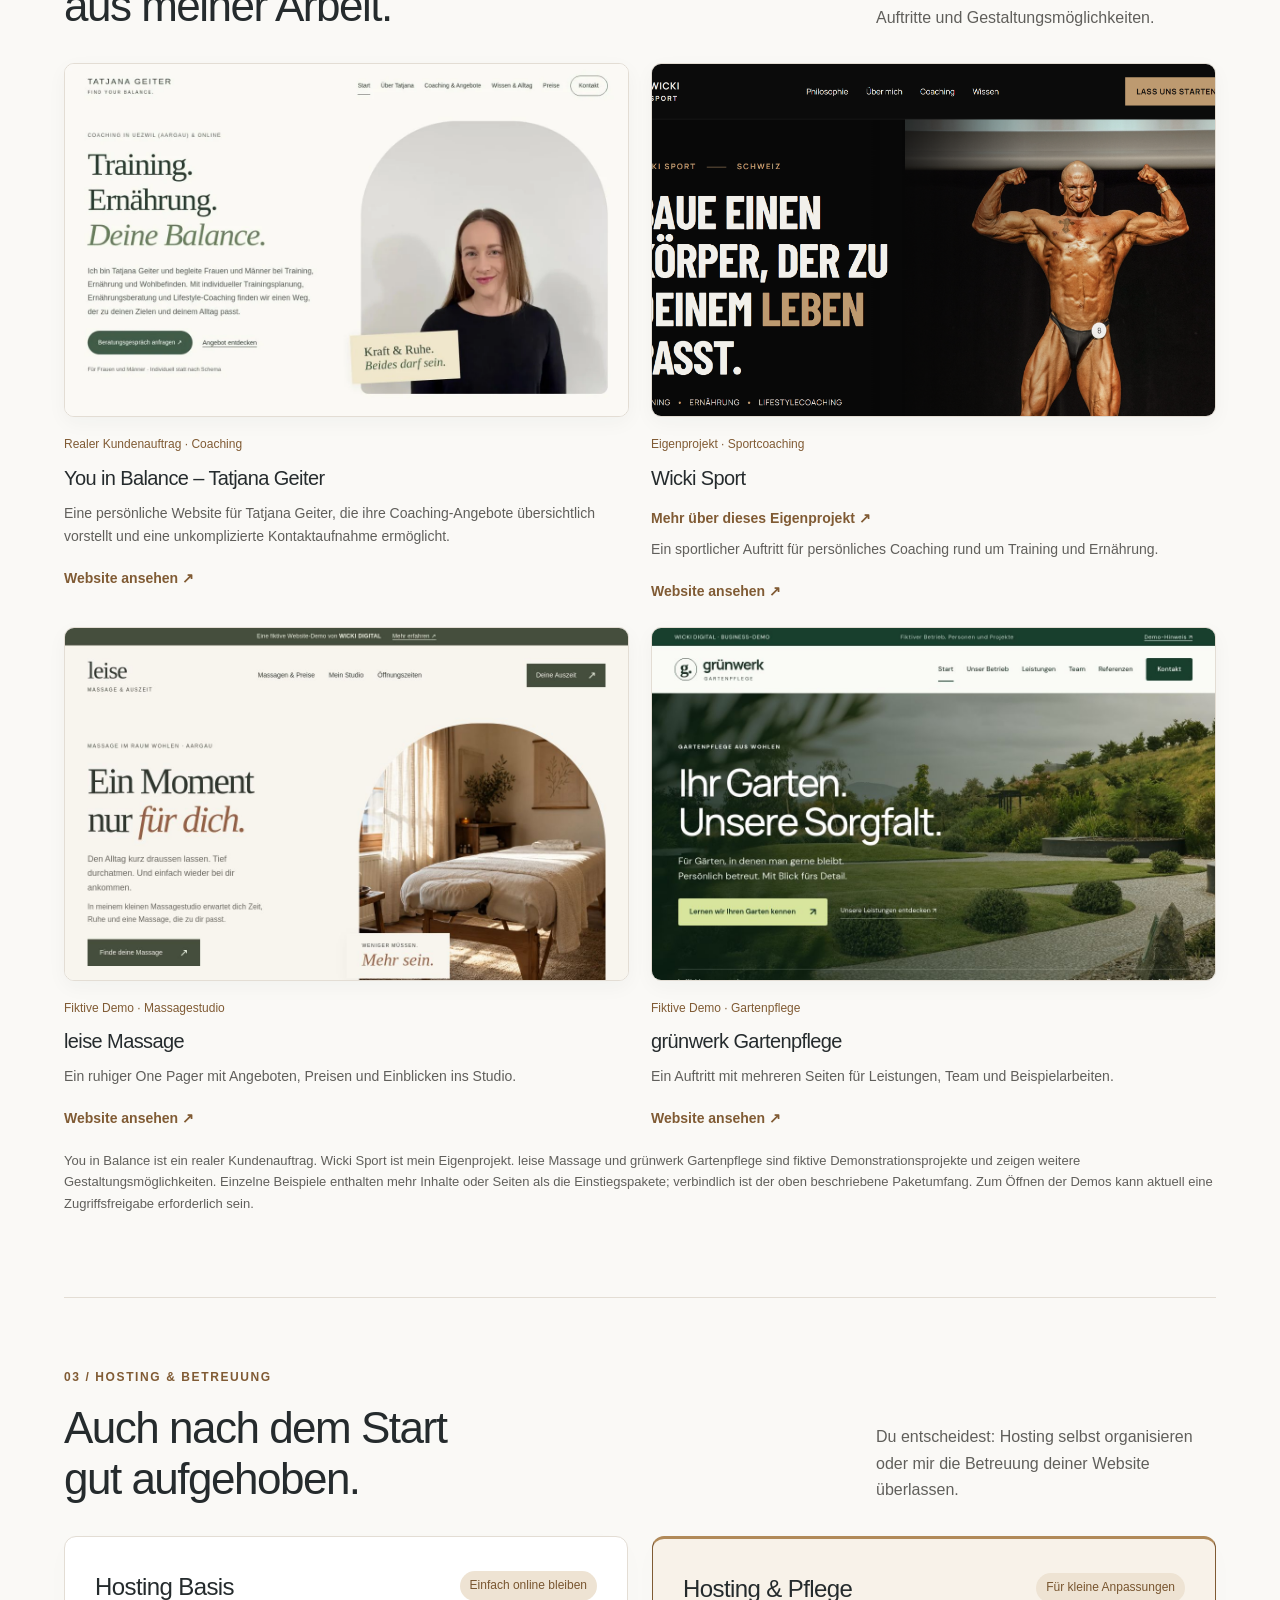
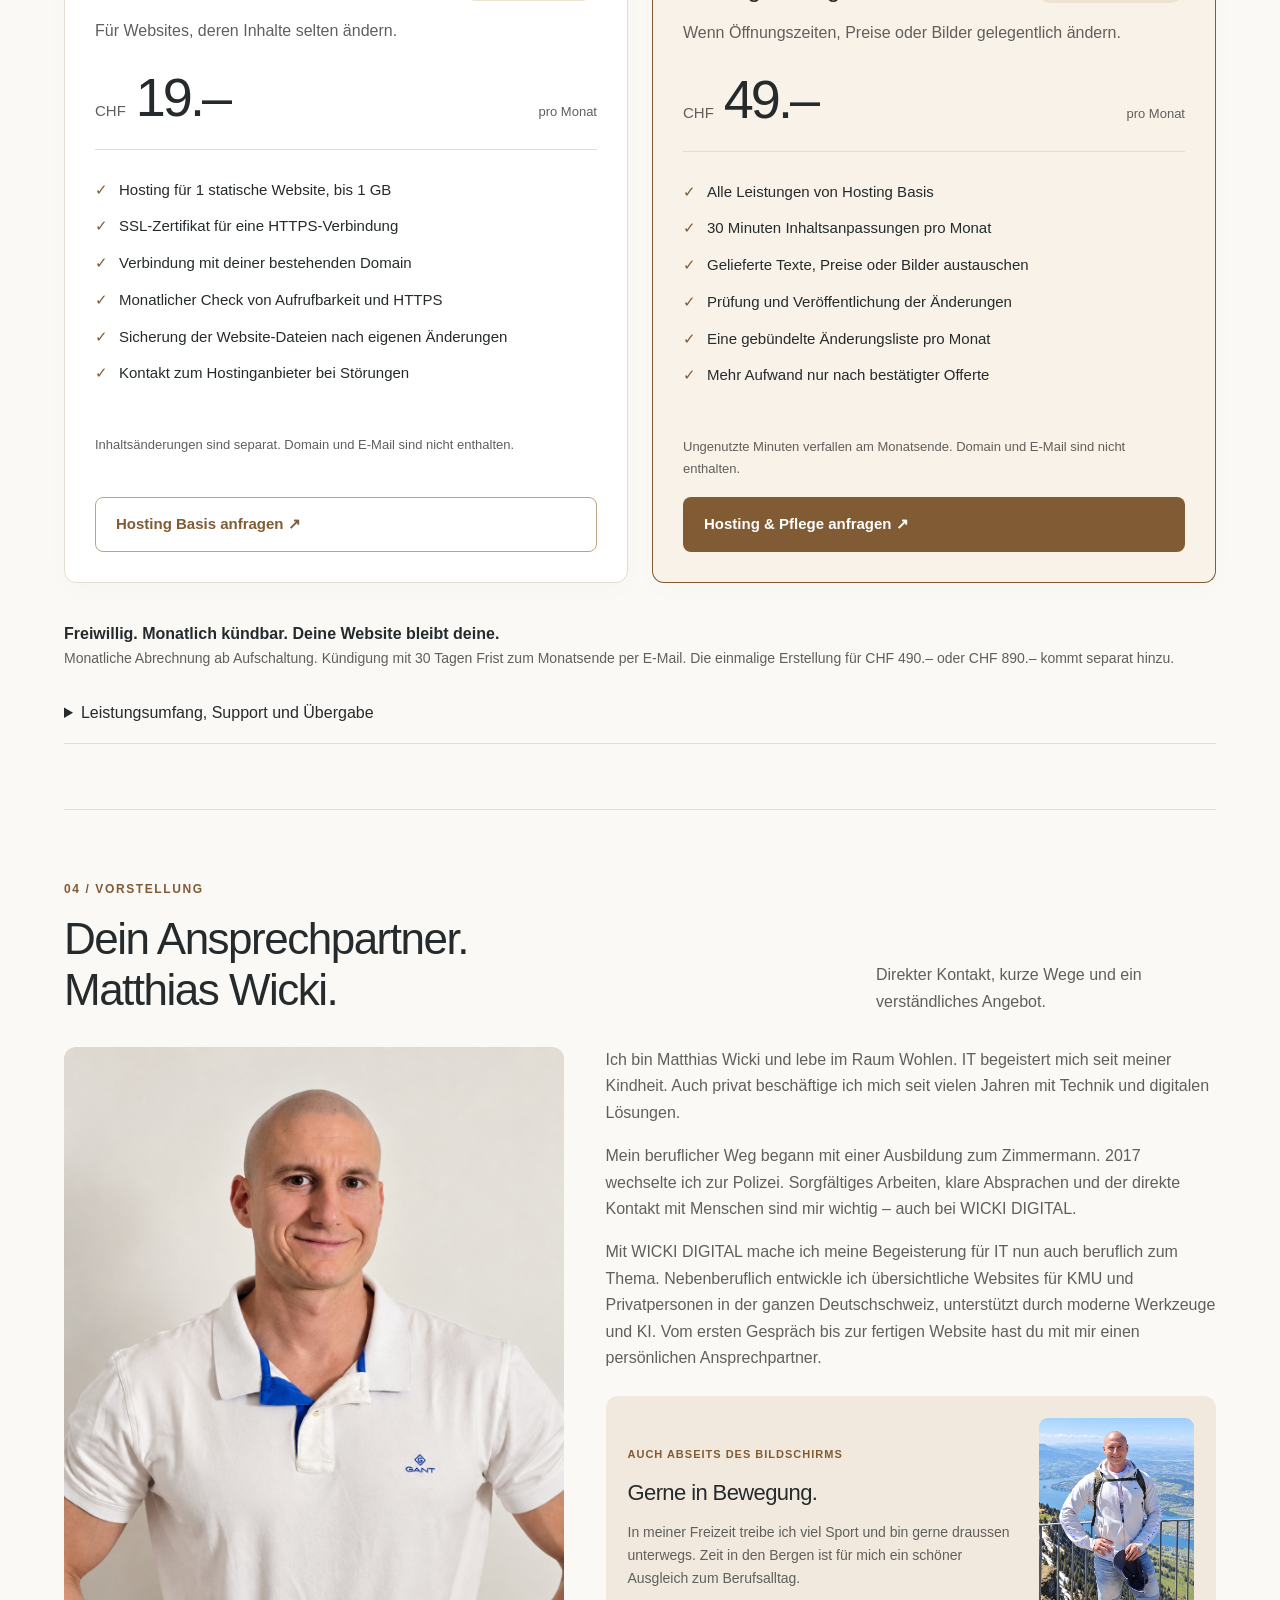
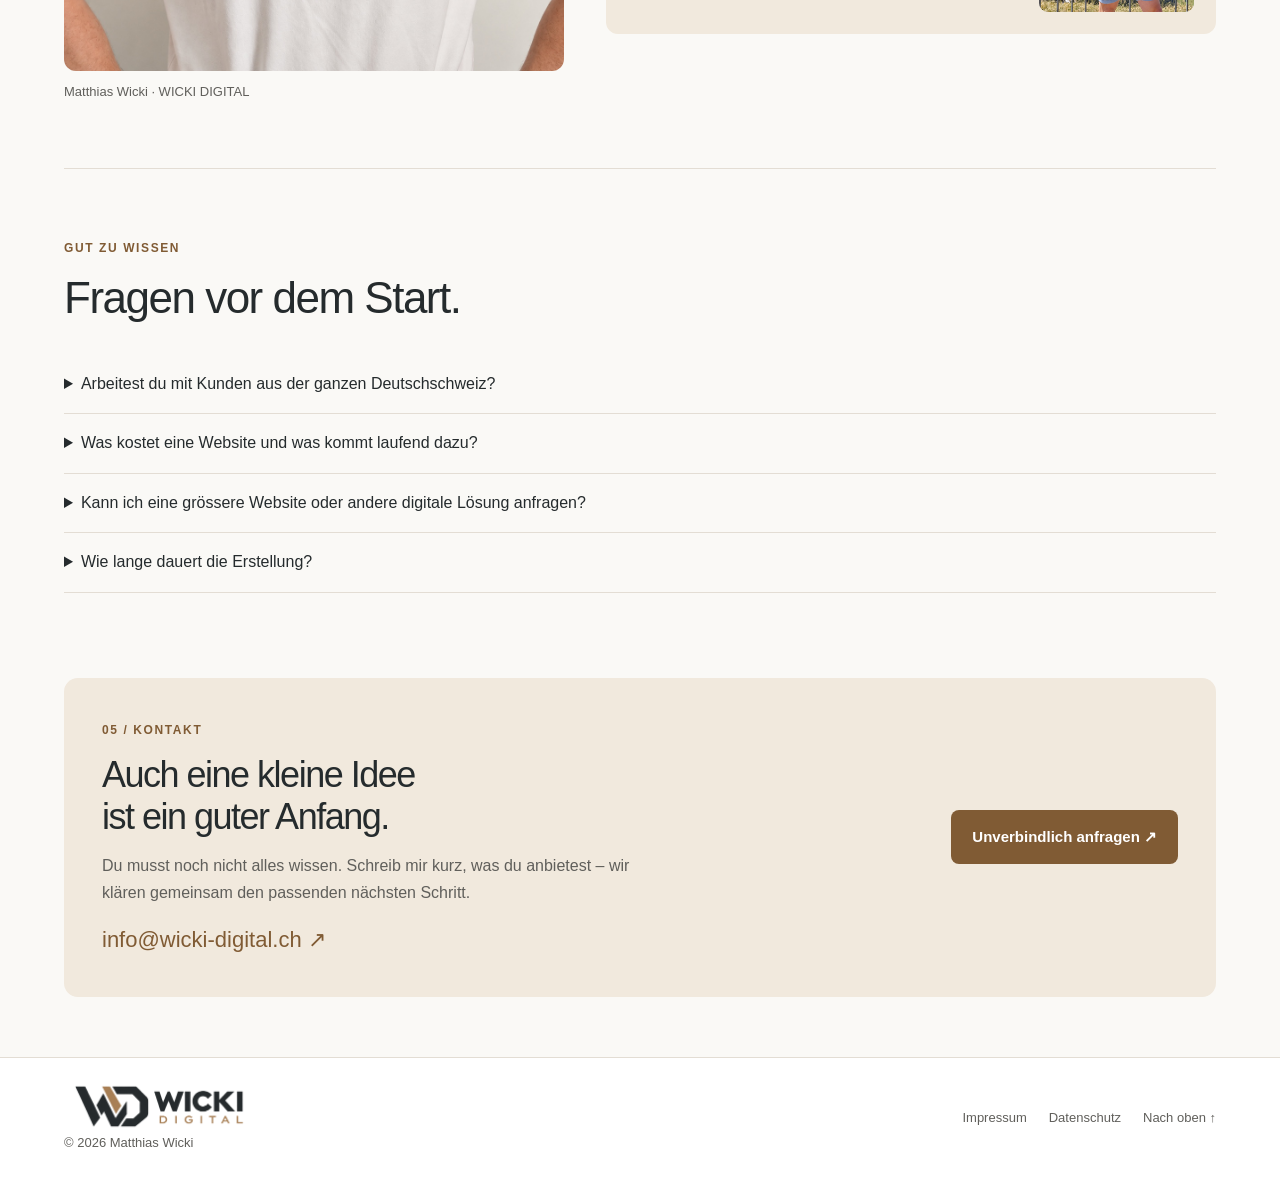
==== commit 32e9586c: "You in Balance als erste Kundenreferenz ergänzen" ====
--- a/index.html
+++ b/index.html
@@ -52,9 +52,9 @@
   }
   </script>
 <style>
-:root{--bg:#faf9f6;--panel:#fff;--line:#e3ddd4;--lime:#805b34;--muted:#605f5b;--white:#252b2d;--soft:#f1e9dd;--blue:#f3eee6}*{box-sizing:border-box}html{scroll-behavior:smooth;scroll-padding-top:35px}body{margin:0;background:var(--bg);color:var(--white);font-family:Arial,Helvetica,sans-serif;font-size:16px;line-height:1.65}a{color:inherit;text-decoration:none}button{font:inherit}a:focus-visible,summary:focus-visible{outline:3px solid #805b34;outline-offset:5px}.wrap{max-width:1240px;margin:auto;padding:0 44px}header{background:white;border-bottom:1px solid var(--line)}nav{min-height:92px;display:flex;align-items:center;justify-content:space-between;gap:25px}.brand{display:flex;align-items:center;gap:12px;font-size:18px;font-weight:800;letter-spacing:-.5px}.brand span:last-child{font-weight:400;color:var(--muted)}.mark{background:var(--lime);color:white;width:37px;height:37px;display:grid;place-items:center;border-radius:10px;font-weight:900}.links{display:flex;align-items:center;gap:26px;font-size:14px}.links a:hover{color:var(--lime)}.nav-tag{padding:9px 17px;border:1px solid var(--line);border-radius:8px}.hero{padding:65px 0 35px}.hero-grid{display:grid;grid-template-columns:1.05fr 1fr;align-items:center;gap:38px}.eyebrow,.number{font-size:12px;letter-spacing:1.6px;font-weight:700;color:var(--lime);text-transform:uppercase}h1{font-size:clamp(40px,4.6vw,61px);line-height:1.09;letter-spacing:-2.7px;font-weight:600;margin:22px 0}h1 em{font-style:normal;color:var(--lime)}.hero-intro{font-size:18px;color:var(--muted);max-width:465px}.hero-actions{display:flex;align-items:center;gap:22px;flex-wrap:wrap;margin-top:26px}.button{display:inline-flex;align-items:center;justify-content:space-between;gap:20px;border:1px solid transparent;background:var(--lime);color:white;border-radius:8px;padding:14px 20px;font-weight:600;font-size:15px;transition:background .2s,transform .2s}.button:hover{background:#654625;transform:translateY(-2px)}.outline{background:white;border-color:#bca487;color:var(--lime)}.outline:hover{background:var(--soft)}.quiet-link{font-size:14px;text-decoration:underline;text-underline-offset:5px}.hero-small{font-size:13px;color:var(--muted);margin-top:20px}figure{margin:0}.hero-photo{position:relative;padding-bottom:25px}.hero-photo img{width:100%;height:410px;object-fit:cover;border-radius:16px 60px 16px 16px;display:block}.hero-photo figcaption{background:white;border:1px solid var(--line);padding:16px 22px;border-radius:10px;position:absolute;bottom:0;left:22px;right:22px;box-shadow:0 10px 35px #252b2d0c}.hero-photo figcaption span{font-size:11px;color:var(--lime);letter-spacing:1.5px;display:block}.hero-photo figcaption strong{font-size:17px;font-weight:500}.strip{display:flex;justify-content:space-between;gap:20px;border-top:1px solid var(--line);margin-top:40px;padding:22px 0 0;font-size:13px;color:var(--muted)}.strip b{color:var(--white)}.approach{margin:20px 0 70px;padding:36px;background:var(--blue);border-radius:14px}.approach h2{font-size:30px}.steps{display:grid;grid-template-columns:repeat(3,1fr);gap:30px;margin-top:32px}.steps article>span{display:block;color:var(--lime);font-size:13px;margin-bottom:10px}.steps h3{font-size:18px;font-weight:600;letter-spacing:-.3px}.steps p{font-size:15px;color:var(--muted);margin:8px 0 0}.section{padding:65px 0;border-top:1px solid var(--line)}.section-head{display:flex;justify-content:space-between;align-items:end;gap:35px;margin-bottom:32px}h2{font-size:clamp(30px,3.6vw,44px);letter-spacing:-1.5px;line-height:1.16;font-weight:500;margin:12px 0 0}.section-head p{color:var(--muted);max-width:340px;margin:0}.prices{display:grid;grid-template-columns:1fr 1fr;gap:24px}.price-card{display:flex;flex-direction:column;background:white;border:1px solid var(--line);border-radius:12px;padding:30px;box-shadow:0 8px 30px #252b2d04}.highlight{border:1px solid var(--lime);background:#f8f2e9}.package-label{display:flex;justify-content:space-between;gap:12px;align-items:center;flex-wrap:wrap}h3{font-size:24px;font-weight:500;letter-spacing:-.6px;margin:0}.tag{font-size:12px;color:#795630;background:#eee3d3;padding:5px 10px;border-radius:20px}.description{color:var(--muted);margin:12px 0 25px}.price{display:flex;align-items:baseline;gap:10px;margin-bottom:25px}.price small{font-size:15px;color:var(--muted)}.price strong{font-size:60px;line-height:1;letter-spacing:-3px;font-weight:500}.once{margin-left:auto;font-size:13px;color:var(--muted)}ul{padding:22px 0 0;margin:0 0 24px;list-style:none;border-top:1px solid var(--line)}li{padding:6px 0;font-size:15px}li:before{content:'✓';padding-right:11px;color:var(--lime)}.price-card .button{margin-top:auto}.note{color:var(--muted);font-size:13px;line-height:1.65;margin:18px 0}.scope{margin-top:25px;padding:25px 30px;border:1px solid var(--line);border-radius:12px;background:white}.scope h3{font-size:21px;margin-bottom:8px}details{border-bottom:1px solid var(--line);padding:16px 0}summary{cursor:pointer;font-size:16px}details p{color:var(--muted);font-size:15px;max-width:900px}.demos{display:grid;grid-template-columns:repeat(3,1fr);gap:22px}.demo{min-width:0}.preview{display:block;border:1px solid var(--line);border-radius:10px;overflow:hidden;background:white;box-shadow:0 6px 20px #252b2d0a}.preview:hover{border-color:var(--lime)}.preview img{width:100%;height:auto;aspect-ratio:1.6;object-fit:cover;display:block}.project-type{font-size:12px!important;color:var(--lime)!important;margin-top:18px!important}.demo-title h3{font-size:20px}.demo p{color:var(--muted);font-size:14px;margin:7px 0}.demo-link{font-size:14px;display:inline-block;margin-top:12px;color:var(--lime);font-weight:600}.hosting-terms{padding:24px 0 0}.hosting-terms>p{font-size:14px;color:var(--muted)}.hosting-terms strong{color:var(--white);font-size:16px}.hosting-prices .price strong{font-size:54px}.about-grid{display:grid;grid-template-columns:.9fr 1.1fr;gap:42px;align-items:start}.collab-photo img{width:100%;height:330px;object-fit:cover;display:block;border-radius:12px}.collab-photo figcaption{font-size:12px;color:var(--muted);margin-top:10px}.bio p{margin:0 0 17px;color:var(--muted)}.closing{background:var(--soft);border:0;border-radius:14px;padding:38px;margin:20px 0 60px;display:flex;justify-content:space-between;gap:30px;align-items:center}.closing h2{font-size:36px}.closing p{color:var(--muted);max-width:540px}.email{color:var(--lime);font-size:22px;overflow-wrap:anywhere}.closing>.button{flex-shrink:0}footer{background:white;border-top:1px solid var(--line)}.footer-inner{padding-top:24px;padding-bottom:24px;display:flex;justify-content:space-between;gap:22px;font-size:13px;color:var(--muted)}.footer-links{display:flex;gap:22px;flex-wrap:wrap}.legal{max-width:850px;padding-top:50px;padding-bottom:60px}.legal h1{font-size:44px}.legal h2{font-size:24px;margin-top:32px}.legal p{color:var(--muted)}.legal a{color:var(--lime);text-decoration:underline}.draft{background:var(--soft);border-left:3px solid var(--lime);padding:18px}.arrow{font-size:20px}@media(max-width:950px){.hero-grid{gap:25px}.hero-photo img{height:360px}.strip{flex-wrap:wrap}.closing{align-items:start;flex-direction:column}.about-grid{gap:28px}.hero-actions{gap:15px}}@media(max-width:700px){.wrap{padding:0 22px}nav{padding-top:17px!important;padding-bottom:17px!important;min-height:85px;gap:16px;flex-wrap:wrap}.brand{font-size:16px}.links{gap:20px;width:100%;justify-content:space-between;font-size:13px}.nav-tag{padding:0;border:0}.hero{padding-top:35px}.hero-grid{grid-template-columns:1fr;gap:28px}h1{font-size:clamp(39px,9vw,60px);letter-spacing:-1.8px}.hero-intro{font-size:17px}.hero-photo img{height:300px;border-radius:12px 40px 12px 12px}.hero-photo figcaption{left:15px;right:15px}.strip{gap:8px;flex-direction:column;margin-top:28px;font-size:13px}.approach{padding:25px;margin-bottom:45px}.approach h2{font-size:28px}.steps{grid-template-columns:1fr;gap:24px}.steps article>span{margin-bottom:3px}.section{padding:45px 0}.section-head{align-items:start;flex-direction:column;gap:16px}.section-head p{font-size:15px}.prices,.demos,.about-grid{grid-template-columns:1fr}.price-card{padding:24px}.price strong{font-size:54px}.scope{padding:20px}.scope h3{font-size:20px}.demos{gap:30px}.about-grid{gap:24px}.collab-photo img{height:270px}.closing{padding:26px;margin-bottom:40px}.closing h2{font-size:30px}.closing>.button{width:100%;justify-content:center}.footer-inner{flex-direction:column;gap:14px}.legal{padding-top:35px;padding-bottom:40px}.legal h1{font-size:38px}}@media(prefers-reduced-motion:reduce){html{scroll-behavior:auto}.button{transition:none}}
+:root{--bg:#faf9f6;--panel:#fff;--line:#e3ddd4;--lime:#805b34;--muted:#605f5b;--white:#252b2d;--soft:#f1e9dd;--blue:#f3eee6}*{box-sizing:border-box}html{scroll-behavior:smooth;scroll-padding-top:35px}body{margin:0;background:var(--bg);color:var(--white);font-family:Arial,Helvetica,sans-serif;font-size:16px;line-height:1.65}a{color:inherit;text-decoration:none}button{font:inherit}a:focus-visible,summary:focus-visible{outline:3px solid #805b34;outline-offset:5px}.wrap{max-width:1240px;margin:auto;padding:0 44px}header{background:white;border-bottom:1px solid var(--line)}nav{min-height:92px;display:flex;align-items:center;justify-content:space-between;gap:25px}.brand{display:flex;align-items:center;gap:12px;font-size:18px;font-weight:800;letter-spacing:-.5px}.brand span:last-child{font-weight:400;color:var(--muted)}.mark{background:var(--lime);color:white;width:37px;height:37px;display:grid;place-items:center;border-radius:10px;font-weight:900}.links{display:flex;align-items:center;gap:26px;font-size:14px}.links a:hover{color:var(--lime)}.nav-tag{padding:9px 17px;border:1px solid var(--line);border-radius:8px}.hero{padding:65px 0 35px}.hero-grid{display:grid;grid-template-columns:1.05fr 1fr;align-items:center;gap:38px}.eyebrow,.number{font-size:12px;letter-spacing:1.6px;font-weight:700;color:var(--lime);text-transform:uppercase}h1{font-size:clamp(40px,4.6vw,61px);line-height:1.09;letter-spacing:-2.7px;font-weight:600;margin:22px 0}h1 em{font-style:normal;color:var(--lime)}.hero-intro{font-size:18px;color:var(--muted);max-width:465px}.hero-actions{display:flex;align-items:center;gap:22px;flex-wrap:wrap;margin-top:26px}.button{display:inline-flex;align-items:center;justify-content:space-between;gap:20px;border:1px solid transparent;background:var(--lime);color:white;border-radius:8px;padding:14px 20px;font-weight:600;font-size:15px;transition:background .2s,transform .2s}.button:hover{background:#654625;transform:translateY(-2px)}.outline{background:white;border-color:#bca487;color:var(--lime)}.outline:hover{background:var(--soft)}.quiet-link{font-size:14px;text-decoration:underline;text-underline-offset:5px}.hero-small{font-size:13px;color:var(--muted);margin-top:20px}figure{margin:0}.hero-photo{position:relative;padding-bottom:25px}.hero-photo img{width:100%;height:410px;object-fit:cover;border-radius:16px 60px 16px 16px;display:block}.hero-photo figcaption{background:white;border:1px solid var(--line);padding:16px 22px;border-radius:10px;position:absolute;bottom:0;left:22px;right:22px;box-shadow:0 10px 35px #252b2d0c}.hero-photo figcaption span{font-size:11px;color:var(--lime);letter-spacing:1.5px;display:block}.hero-photo figcaption strong{font-size:17px;font-weight:500}.strip{display:flex;justify-content:space-between;gap:20px;border-top:1px solid var(--line);margin-top:40px;padding:22px 0 0;font-size:13px;color:var(--muted)}.strip b{color:var(--white)}.approach{margin:20px 0 70px;padding:36px;background:var(--blue);border-radius:14px}.approach h2{font-size:30px}.steps{display:grid;grid-template-columns:repeat(3,1fr);gap:30px;margin-top:32px}.steps article>span{display:block;color:var(--lime);font-size:13px;margin-bottom:10px}.steps h3{font-size:18px;font-weight:600;letter-spacing:-.3px}.steps p{font-size:15px;color:var(--muted);margin:8px 0 0}.section{padding:65px 0;border-top:1px solid var(--line)}.section-head{display:flex;justify-content:space-between;align-items:end;gap:35px;margin-bottom:32px}h2{font-size:clamp(30px,3.6vw,44px);letter-spacing:-1.5px;line-height:1.16;font-weight:500;margin:12px 0 0}.section-head p{color:var(--muted);max-width:340px;margin:0}.prices{display:grid;grid-template-columns:1fr 1fr;gap:24px}.price-card{display:flex;flex-direction:column;background:white;border:1px solid var(--line);border-radius:12px;padding:30px;box-shadow:0 8px 30px #252b2d04}.highlight{border:1px solid var(--lime);background:#f8f2e9}.package-label{display:flex;justify-content:space-between;gap:12px;align-items:center;flex-wrap:wrap}h3{font-size:24px;font-weight:500;letter-spacing:-.6px;margin:0}.tag{font-size:12px;color:#795630;background:#eee3d3;padding:5px 10px;border-radius:20px}.description{color:var(--muted);margin:12px 0 25px}.price{display:flex;align-items:baseline;gap:10px;margin-bottom:25px}.price small{font-size:15px;color:var(--muted)}.price strong{font-size:60px;line-height:1;letter-spacing:-3px;font-weight:500}.once{margin-left:auto;font-size:13px;color:var(--muted)}ul{padding:22px 0 0;margin:0 0 24px;list-style:none;border-top:1px solid var(--line)}li{padding:6px 0;font-size:15px}li:before{content:'✓';padding-right:11px;color:var(--lime)}.price-card .button{margin-top:auto}.note{color:var(--muted);font-size:13px;line-height:1.65;margin:18px 0}.scope{margin-top:25px;padding:25px 30px;border:1px solid var(--line);border-radius:12px;background:white}.scope h3{font-size:21px;margin-bottom:8px}details{border-bottom:1px solid var(--line);padding:16px 0}summary{cursor:pointer;font-size:16px}details p{color:var(--muted);font-size:15px;max-width:900px}.demos{display:grid;grid-template-columns:repeat(2,1fr);gap:22px}.demo{min-width:0}.preview{display:block;border:1px solid var(--line);border-radius:10px;overflow:hidden;background:white;box-shadow:0 6px 20px #252b2d0a}.preview:hover{border-color:var(--lime)}.preview img{width:100%;height:auto;aspect-ratio:1.6;object-fit:cover;display:block}.project-type{font-size:12px!important;color:var(--lime)!important;margin-top:18px!important}.demo-title h3{font-size:20px}.demo p{color:var(--muted);font-size:14px;margin:7px 0}.demo-link{font-size:14px;display:inline-block;margin-top:12px;color:var(--lime);font-weight:600}.hosting-terms{padding:24px 0 0}.hosting-terms>p{font-size:14px;color:var(--muted)}.hosting-terms strong{color:var(--white);font-size:16px}.hosting-prices .price strong{font-size:54px}.about-grid{display:grid;grid-template-columns:.9fr 1.1fr;gap:42px;align-items:start}.collab-photo img{width:100%;height:330px;object-fit:cover;display:block;border-radius:12px}.collab-photo figcaption{font-size:12px;color:var(--muted);margin-top:10px}.bio p{margin:0 0 17px;color:var(--muted)}.closing{background:var(--soft);border:0;border-radius:14px;padding:38px;margin:20px 0 60px;display:flex;justify-content:space-between;gap:30px;align-items:center}.closing h2{font-size:36px}.closing p{color:var(--muted);max-width:540px}.email{color:var(--lime);font-size:22px;overflow-wrap:anywhere}.closing>.button{flex-shrink:0}footer{background:white;border-top:1px solid var(--line)}.footer-inner{padding-top:24px;padding-bottom:24px;display:flex;justify-content:space-between;gap:22px;font-size:13px;color:var(--muted)}.footer-links{display:flex;gap:22px;flex-wrap:wrap}.legal{max-width:850px;padding-top:50px;padding-bottom:60px}.legal h1{font-size:44px}.legal h2{font-size:24px;margin-top:32px}.legal p{color:var(--muted)}.legal a{color:var(--lime);text-decoration:underline}.draft{background:var(--soft);border-left:3px solid var(--lime);padding:18px}.arrow{font-size:20px}@media(max-width:950px){.hero-grid{gap:25px}.hero-photo img{height:360px}.strip{flex-wrap:wrap}.closing{align-items:start;flex-direction:column}.about-grid{gap:28px}.hero-actions{gap:15px}}@media(max-width:700px){.wrap{padding:0 22px}nav{padding-top:17px!important;padding-bottom:17px!important;min-height:85px;gap:16px;flex-wrap:wrap}.brand{font-size:16px}.links{gap:20px;width:100%;justify-content:space-between;font-size:13px}.nav-tag{padding:0;border:0}.hero{padding-top:35px}.hero-grid{grid-template-columns:1fr;gap:28px}h1{font-size:clamp(39px,9vw,60px);letter-spacing:-1.8px}.hero-intro{font-size:17px}.hero-photo img{height:300px;border-radius:12px 40px 12px 12px}.hero-photo figcaption{left:15px;right:15px}.strip{gap:8px;flex-direction:column;margin-top:28px;font-size:13px}.approach{padding:25px;margin-bottom:45px}.approach h2{font-size:28px}.steps{grid-template-columns:1fr;gap:24px}.steps article>span{margin-bottom:3px}.section{padding:45px 0}.section-head{align-items:start;flex-direction:column;gap:16px}.section-head p{font-size:15px}.prices,.demos,.about-grid{grid-template-columns:1fr}.price-card{padding:24px}.price strong{font-size:54px}.scope{padding:20px}.scope h3{font-size:20px}.demos{gap:30px}.about-grid{gap:24px}.collab-photo img{height:270px}.closing{padding:26px;margin-bottom:40px}.closing h2{font-size:30px}.closing>.button{width:100%;justify-content:center}.footer-inner{flex-direction:column;gap:14px}.legal{padding-top:35px;padding-bottom:40px}.legal h1{font-size:38px}}@media(prefers-reduced-motion:reduce){html{scroll-behavior:auto}.button{transition:none}}
 nav{min-height:105px}.brand-logo{display:block;width:250px;height:65px;object-fit:cover;object-position:center}.footer-logo{width:190px;height:50px;object-fit:cover;display:block}.footer-inner{align-items:center}.hero-photo figcaption{border-left:3px solid #b18a59}.price-card.highlight{border-top:3px solid #b18a59}.hero-photo figcaption span{color:#805b34}@media(max-width:700px){.brand-logo{width:220px;height:58px}nav{min-height:100px}.footer-inner{align-items:flex-start}} .portrait-photo img{display:block;width:100%;height:auto;border-radius:12px}.portrait-photo figcaption{font-size:13px;color:var(--muted);margin-top:10px}.personal-note{display:grid;grid-template-columns:1fr 155px;gap:22px;align-items:center;background:var(--soft);padding:22px;border-radius:12px;margin-top:25px}.personal-note .number{font-size:11px;letter-spacing:1px}.personal-note h3{font-size:22px;margin:8px 0 10px}.personal-note p{font-size:14px;margin:0}.personal-note img{display:block;width:100%;height:auto;border-radius:9px}.links{gap:22px}@media(max-width:700px){.links{gap:10px;flex-wrap:wrap;justify-content:flex-start}.links a{padding:5px 6px}.portrait-photo{max-width:430px;width:100%;margin:auto}.personal-note{grid-template-columns:1fr 120px;gap:16px;padding:18px}}@media(max-width:390px){.personal-note{grid-template-columns:1fr}.personal-note figure{max-width:210px}}
 </style></head><body><header><nav class="wrap" aria-label="Hauptnavigation"><a class="brand" href="#" aria-label="WICKI DIGITAL Startseite"><img class="brand-logo" src="wicki-digital-logo.png" alt="WICKI DIGITAL" width="250" height="65"></a><div class="links"><a href="#angebote">Angebote</a><a href="#demos">Beispiele</a><a href="#hosting">Hosting</a><a href="#ueber-mich">Vorstellung</a><a class="nav-tag" href="#kontakt">Kontakt ↗</a></div></nav></header><main><div class="wrap"><section class="hero"><div class="hero-grid"><div class="hero-copy"><div class="eyebrow">Webdesign für die ganze Deutschschweiz</div><h1>Websites für KMU<br><em>und Privatpersonen.</em></h1><p class="hero-intro">Ich erstelle Websites für KMU, Selbstständige und Privatpersonen in der ganzen Deutschschweiz. Von Uezwil aus begleite ich dein Projekt persönlich – vom ersten Gespräch bis zur fertigen Website.</p><div class="hero-actions"><a class="button" href="#angebote">Website ab CHF 490.– <span aria-hidden="true">↗</span></a><a class="quiet-link" href="#demos">Beispiele ansehen</a></div><p class="hero-small">Für dein Unternehmen, dein Portfolio oder deine persönliche Idee.</p></div><figure class="hero-photo"><img src="workspace.webp" width="1536" height="1024" alt="Heller Arbeitsplatz mit Laptop und Notizbuch – Symbolbild für Webdesign" fetchpriority="high"><figcaption><span>WICKI DIGITAL</span><strong>Eine Idee. Ein direkter Kontakt.</strong></figcaption></figure></div><div class="strip"><span><b>Persönlich</b> &nbsp; Du sprichst direkt mit mir.</span><span><b>Fair</b> &nbsp; Du kennst den Preis vorher.</span><span><b>Unkompliziert</b> &nbsp; Wir gehen Schritt für Schritt.</span></div></section>
 <section class="approach"><div><span class="number">GUT ZUSAMMENARBEITEN</span><h2>Du kennst dein Geschäft.<br>Ich kümmere mich um die Website.</h2></div><div class="steps"><article><span>01</span><h3>Wir sprechen darüber.</h3><p>Du erzählst mir von deinem Angebot. Gemeinsam klären wir, was deine Website wirklich braucht.</p></article><article><span>02</span><h3>Du weisst, was du bekommst.</h3><p>Umfang und Preis halten wir schriftlich fest. Zusätzliche Arbeiten gibt es nur nach Absprache.</p></article><article><span>03</span><h3>Wir machen sie startklar.</h3><p>Du siehst den Entwurf, gibst gebündelt Rückmeldung und wir bringen deine Website online.</p></article></div></section><section class="section" id="angebote"><div class="section-head"><div><span class="number">01 / ANGEBOTE</span><h2>Klein starten.<br>Professionell auftreten.</h2></div><p>Zwei übersichtliche Pakete für deinen Einstieg ins Web. Passend zu deinem Unternehmen.</p></div><div class="prices"><article class="price-card"><div class="package-label"><h3>One Pager</h3><span class="tag">Der kompakte Einstieg</span></div><p class="description">Für ein klares Angebot auf einer einzigen Seite.</p><div class="price"><small>CHF</small><strong>490.–</strong><span class="once">einmalig</span></div><ul><li>1 Seite mit bis zu 5 Inhaltsabschnitten</li><li>Bis zu 800 Wörter und 6 gelieferte Bilder</li><li>1 Gestaltungsvorschlag in deinen Markenfarben</li><li>1 gebündelte Korrekturrunde</li><li>Mobiloptimierung & grundlegende Seitentitel</li><li>E-Mail-, Telefon- und externe Kontaktlinks</li></ul><a class="button outline" href="mailto:info@wicki-digital.ch?subject=Anfrage%20One%20Pager">One Pager anfragen <span aria-hidden="true">↗</span></a></article><article class="price-card highlight"><div class="package-label"><h3>Business</h3><span class="tag">Mehr Platz für dein Unternehmen</span></div><p class="description">Für mehrere Leistungen und eine übersichtliche Navigation.</p><div class="price"><small>CHF</small><strong>890.–</strong><span class="once">einmalig</span></div><ul><li>Bis zu 5 Seiten inklusive Startseite</li><li>Bis zu 5 Inhaltsabschnitte pro Seite</li><li>Insgesamt bis zu 2’000 Wörter und 15 Bilder</li><li>1 einheitlicher Gestaltungsvorschlag</li><li>2 gebündelte Korrekturrunden</li><li>Mobiloptimierung, Seitentitel & Kontaktlinks</li></ul><a class="button" href="mailto:info@wicki-digital.ch?subject=Anfrage%20Business-Website">Business anfragen <span aria-hidden="true">↗</span></a></article></div>
 <div class="scope"><h3>Eine Website, die zu deinem Vorhaben passt.</h3><p><a class="demo-link" href="websites-fuer-kmu.html">Websites für KMU und Selbstständige ↗</a><br><a class="demo-link" href="websites-fuer-privatpersonen.html">Websites für Privatpersonen ↗</a></p><p class="note">Ob Firmenauftritt oder persönliches Projekt: Hier findest du passende Beispiele, den Ablauf und Antworten auf häufige Fragen.</p></div><div class="scope" id="individuelle-loesungen"><h3>Grössere Website oder eine andere digitale Idee?</h3><p>Auch umfangreichere Websites und weitere digitale Lösungen sind auf Anfrage möglich. Erzähl mir, was du vorhast – gemeinsam klären wir deine Anforderungen und prüfen, welche Umsetzung sinnvoll und machbar ist.</p><p class="note">Umfang, Kosten und Zeitplan werden individuell offeriert. Diese Leistungen sind nicht in den Einstiegspaketen enthalten.</p><a class="button outline" href="mailto:info@wicki-digital.ch?subject=Anfrage%20individuelle%20digitale%20L%C3%B6sung">Individuelles Projekt anfragen <span aria-hidden="true">↗</span></a></div>
-<div class="scope" id="umfang"><h3>Ein klarer Rahmen. Von Anfang an.</h3><details><summary>Das ist bei beiden Paketen dabei</summary><p>Eine statische Website in deutscher Sprache, ein Startgespräch bis 30 Minuten, Einbau deiner Inhalte, einfache Bildkomprimierung und Prüfung von Navigation, Links und mobiler Darstellung. Zusätzlich sind bis zu zwei reine Textseiten für dein fertig geliefertes Impressum und deine Datenschutzerklärung enthalten; sie zählen nicht zum Seitenlimit.</p><p>Einmaliges Aufschalten auf einem vor Projektstart vereinbarten, geeigneten Hosting und Verbinden einer bestehenden Domain sind enthalten, sofern die nötigen Zugänge bereitstehen. Du erhältst die fertigen Website-Dateien.</p></details><details><summary>Inhalte und Korrekturrunden</summary><p>Du lieferst vor Projektbeginn die endgültigen Texte, dein Logo und Bilder mit den nötigen Nutzungsrechten, gesammelt und den Seiten zugeordnet. Texterstellung, Übersetzungen, Fotografie, Bildrecherche, Logoentwicklung und rechtliche Prüfung gehören nicht zum Paket.</p><p>Eine Korrekturrunde ist eine einzige gesammelte Liste mit bis zu 10 kleineren Anpassungen an gelieferten Texten, Bildauswahl, Farben oder Abständen innerhalb des vereinbarten Entwurfs. Neue Seiten, neue Abschnitte, neue Funktionen oder ein neues Gestaltungskonzept zählen als Zusatzauftrag. Fehler gegenüber dem vereinbarten Umfang behebe ich unabhängig von den Korrekturrunden.</p></details><details><summary>Domain, Hosting und spätere Änderungen</summary><p>CHF 490.– bzw. CHF 890.– sind die einmaligen Erstellungspreise für den beschriebenen Umfang. Die laufenden Kosten sind nicht im Erstellungspreis enthalten. Für das Hosting wählst du entweder eines der freiwilligen WICKI-DIGITAL-Abos oder ein eigenes geeignetes Hosting, das du direkt beim Anbieter bezahlst. Domainregistrierung und -verlängerung, E-Mail-Postfächer und kostenpflichtige Lizenzen bleiben in beiden Fällen separat. Deine Domain bleibt auf deinen Namen registriert.</p><p>Nach der Abnahme gelten die Leistungen deines ausdrücklich gewählten Hosting-Abos. Ohne Pflege-Abo sind Inhaltsänderungen separat; zusätzliche Seiten, Anbieterwechsel und technische Erweiterungen werden immer gesondert offeriert. Zusatzarbeiten starten erst nach deiner schriftlichen Zustimmung. Ein Abo wird nur auf deinen ausdrücklichen Wunsch abgeschlossen.</p></details><details><summary>Welche Funktionen gehören nicht zum Einstiegspaket?</summary><p>Online-Shops, Zahlungen, eigene Buchungssysteme, Benutzerkonten, Datenbanken, Blogs mit Redaktionssystem, Mehrsprachigkeit, Newsletter, Tracking und serverseitig versendete Kontaktformulare sind nicht enthalten. Ein Link zu einem vorhandenen Buchungsdienst ist möglich; dessen Einrichtung und Gebühren sind separat. Bestehende Websites oder Postfächer umzuziehen ist ebenfalls nicht enthalten.</p></details><p class="note">Die schriftliche Offerte hält Seiten, Inhalte, Umfang und Preis vor Projektstart fest. Eine E-Mail-Anfrage ist noch keine Bestellung.</p></div></section><section class="section" id="demos"><div class="section-head"><div><span class="number">02 / DEMO-WEBSITES</span><h2>So könnte dein<br>Auftritt aussehen.</h2></div><p>Drei unterschiedliche Auftritte. Entdecke, wie Gestaltung zu einem Unternehmen passen kann.</p></div><div class="demos"><article class="demo"><a class="preview" href="https://wickisport.ch/" target="_blank" rel="noopener noreferrer" aria-label="Wicki Sport in neuem Tab öffnen"><img src="wicki-sport.png" alt="Vorschau der Website Wicki Sport" width="1651" height="1032" loading="lazy"></a><p class="project-type">Eigenprojekt · Sportcoaching</p><div class="demo-title"><h3>Wicki Sport</h3></div><a class="demo-link" href="referenz-wicki-sport.html">Mehr über dieses Eigenprojekt ↗</a><p>Ein sportlicher Auftritt für persönliches Coaching rund um Training und Ernährung.</p><a class="demo-link" href="https://wickisport.ch/" target="_blank" rel="noopener noreferrer">Website ansehen ↗</a></article><article class="demo"><a class="preview" href="https://leise-massage-wohlen-demo.wicki95.chatgpt.site" target="_blank" rel="noopener noreferrer" aria-label="leise Massage – Demo in neuem Tab öffnen"><img src="massage.jpg" alt="Vorschau der Startseite von leise Massage" width="1200" height="750" loading="lazy"></a><p class="project-type">Fiktive Demo · Massagestudio</p><div class="demo-title"><h3>leise Massage</h3></div><p>Ein ruhiger One Pager mit Angeboten, Preisen und Einblicken ins Studio.</p><a class="demo-link" href="https://leise-massage-wohlen-demo.wicki95.chatgpt.site" target="_blank" rel="noopener noreferrer">Website ansehen ↗</a></article><article class="demo"><a class="preview" href="https://gruenwerk-gartenpflege-demo.wicki95.chatgpt.site" target="_blank" rel="noopener noreferrer" aria-label="grünwerk Gartenpflege – Demo in neuem Tab öffnen"><img src="garten.jpg" alt="Vorschau der Startseite von grünwerk Gartenpflege" width="1200" height="750" loading="lazy"></a><p class="project-type">Fiktive Demo · Gartenpflege</p><div class="demo-title"><h3>grünwerk Gartenpflege</h3></div><p>Ein Auftritt mit mehreren Seiten für Leistungen, Team und Beispielarbeiten.</p><a class="demo-link" href="https://gruenwerk-gartenpflege-demo.wicki95.chatgpt.site" target="_blank" rel="noopener noreferrer">Website ansehen ↗</a></article></div><p class="note">Wicki Sport ist ein Eigenprojekt; die beiden fiktiven Demos zeigen weitere Gestaltungsmöglichkeiten. Keines der Beispiele ist ein unabhängiger Kundenauftrag. Einzelne Beispiele enthalten mehr Inhalte oder Seiten als die Einstiegspakete; verbindlich ist der oben beschriebene Paketumfang. Zum Öffnen der Demos kann aktuell eine Zugriffsfreigabe erforderlich sein.</p></section><section class="section" id="hosting"><div class="section-head"><div><span class="number">03 / HOSTING & BETREUUNG</span><h2>Auch nach dem Start<br>gut aufgehoben.</h2></div><p>Du entscheidest: Hosting selbst organisieren oder mir die Betreuung deiner Website überlassen.</p></div><div class="prices hosting-prices"><article class="price-card"><div class="package-label"><h3>Hosting Basis</h3><span class="tag">Einfach online bleiben</span></div><p class="description">Für Websites, deren Inhalte selten ändern.</p><div class="price"><small>CHF</small><strong>19.–</strong><span class="once">pro Monat</span></div><ul><li>Hosting für 1 statische Website, bis 1 GB</li><li>SSL-Zertifikat für eine HTTPS-Verbindung</li><li>Verbindung mit deiner bestehenden Domain</li><li>Monatlicher Check von Aufrufbarkeit und HTTPS</li><li>Sicherung der Website-Dateien nach eigenen Änderungen</li><li>Kontakt zum Hostinganbieter bei Störungen</li></ul><p class="note">Inhaltsänderungen sind separat. Domain und E-Mail sind nicht enthalten.</p><a class="button outline" href="mailto:info@wicki-digital.ch?subject=Anfrage%20Hosting%20Basis">Hosting Basis anfragen ↗</a></article><article class="price-card highlight"><div class="package-label"><h3>Hosting & Pflege</h3><span class="tag">Für kleine Anpassungen</span></div><p class="description">Wenn Öffnungszeiten, Preise oder Bilder gelegentlich ändern.</p><div class="price"><small>CHF</small><strong>49.–</strong><span class="once">pro Monat</span></div><ul><li>Alle Leistungen von Hosting Basis</li><li>30 Minuten Inhaltsanpassungen pro Monat</li><li>Gelieferte Texte, Preise oder Bilder austauschen</li><li>Prüfung und Veröffentlichung der Änderungen</li><li>Eine gebündelte Änderungsliste pro Monat</li><li>Mehr Aufwand nur nach bestätigter Offerte</li></ul><p class="note">Ungenutzte Minuten verfallen am Monatsende. Domain und E-Mail sind nicht enthalten.</p><a class="button" href="mailto:info@wicki-digital.ch?subject=Anfrage%20Hosting%20und%20Pflege">Hosting & Pflege anfragen ↗</a></article></div><div class="hosting-terms"><p><strong>Freiwillig. Monatlich kündbar. Deine Website bleibt deine.</strong><br>Monatliche Abrechnung ab Aufschaltung. Kündigung mit 30 Tagen Frist zum Monatsende per E-Mail. Die einmalige Erstellung für CHF 490.– oder CHF 890.– kommt separat hinzu.</p><details><summary>Leistungsumfang, Support und Übergabe</summary><p>Die Abos gelten für von WICKI DIGITAL erstellte statische Websites im One-Pager- oder Business-Umfang mit bis zu 5 Inhaltsseiten und 2 Rechtstextseiten. Das technische Hosting ist im Abopreis enthalten. Hostinganbieter und Datenstandorte werden vor Vertragsabschluss genannt. Ein eigenes Hosting ist als Alternative möglich; dann fallen die Gebühren direkt beim gewählten Anbieter an und es besteht kein WICKI-DIGITAL-Hosting-Abo.</p><p>Support erfolgt per E-Mail von Montag bis Freitag, ausgenommen Feiertage. Eine erste Rückmeldung erfolgt in der Regel innerhalb von 2 Arbeitstagen. Es gibt keinen 24-Stunden-Pikettdienst und keine garantierte Entstörungsfrist. Der monatliche Check ist keine dauernde Überwachung. Bei Störungen übernehme ich die Meldung und Abstimmung mit dem Hostinganbieter.</p><p>Gesichert werden die Website-Dateien bei der Aufschaltung und nach Änderungen durch WICKI DIGITAL. Die letzten 3 Stände werden aufbewahrt. Die Wiederherstellung eines vorhandenen Standes ist enthalten. Postfächer, Datenbanken und Änderungen durch Dritte sind nicht Teil dieser Sicherung.</p><p>Das Pflegekontingent gilt für kleine Anpassungen bestehender Inhalte samt Prüfung und Veröffentlichung. Neue Seiten, neue Funktionen, ein neues Design, Texterstellung, Bildrecherche und Betreuung externer Buchungsdienste gehören nicht dazu. Übersteigt eine Anfrage 30 Minuten, erhältst du vor der Umsetzung eine Offerte für den Zusatzaufwand.</p><p>Bei Vertragsende erhältst du die aktuellen Website-Dateien ohne Herausgabegebühr. Ein Umzug zu einem anderen Anbieter ist separat zu beauftragen. Ohne Anschlusslösung endet die Auslieferung über das Abo-Hosting zum Vertragsende. Deine separat registrierte Domain bleibt bei dir.</p></details></div></section><section class="section" id="ueber-mich"><div class="section-head"><div><span class="number">04 / VORSTELLUNG</span><h2>Dein Ansprechpartner.<br>Matthias Wicki.</h2></div><p>Direkter Kontakt, kurze Wege und ein verständliches Angebot.</p></div><div class="about-grid"><figure class="portrait-photo"><img src="matthias-polo.jpg" width="1122" height="1402" alt="Matthias Wicki im weissen Polo – dein Ansprechpartner bei WICKI DIGITAL" loading="lazy"><figcaption>Matthias Wicki · WICKI DIGITAL</figcaption></figure><div class="bio"><p>Ich bin Matthias Wicki und lebe im Raum Wohlen. IT begeistert mich seit meiner Kindheit. Auch privat beschäftige ich mich seit vielen Jahren mit Technik und digitalen Lösungen.</p><p>Mein beruflicher Weg begann mit einer Ausbildung zum Zimmermann. 2017 wechselte ich zur Polizei. Sorgfältiges Arbeiten, klare Absprachen und der direkte Kontakt mit Menschen sind mir wichtig – auch bei WICKI DIGITAL.</p><p>Mit WICKI DIGITAL mache ich meine Begeisterung für IT nun auch beruflich zum Thema. Nebenberuflich entwickle ich übersichtliche Websites für KMU und Privatpersonen in der ganzen Deutschschweiz, unterstützt durch moderne Werkzeuge und KI. Vom ersten Gespräch bis zur fertigen Website hast du mit mir einen persönlichen Ansprechpartner.</p><aside class="personal-note"><div><span class="number">AUCH ABSEITS DES BILDSCHIRMS</span><h3>Gerne in Bewegung.</h3><p>In meiner Freizeit treibe ich viel Sport und bin gerne draussen unterwegs. Zeit in den Bergen ist für mich ein schöner Ausgleich zum Berufsalltag.</p></div><figure><img src="matthias-wandern.jpg" width="1122" height="1402" alt="Matthias Wicki beim Wandern mit Blick auf See und Berge" loading="lazy"></figure></aside></div></div></section><section class="section" id="fragen"><div class="section-head"><div><span class="number">GUT ZU WISSEN</span><h2>Fragen vor dem Start.</h2></div></div><details><summary>Arbeitest du mit Kunden aus der ganzen Deutschschweiz?</summary><p>Ja. Mein Standort ist Uezwil im Aargau, mein Angebot richtet sich an KMU und Privatpersonen in der gesamten Deutschschweiz. Inhalte und Rückmeldungen können wir digital austauschen. Wie wir uns abstimmen, vereinbaren wir zu Beginn.</p></details><details><summary>Was kostet eine Website und was kommt laufend dazu?</summary><p>Der One Pager kostet einmalig CHF 490.–, das Business-Paket CHF 890.–. Domain und E-Mail sind separat. Für das Hosting kannst du ein eigenes Angebot wählen oder eines meiner Abos ab CHF 19.– pro Monat nutzen. Den genauen Umfang findest du unter <a class="demo-link" href="#umfang">Paketumfang</a>.</p></details><details><summary>Kann ich eine grössere Website oder andere digitale Lösung anfragen?</summary><p>Ja. Wir prüfen gemeinsam Anforderungen und Machbarkeit. Umfang, Preis, Zeitplan und eine passende Hosting-Lösung werden individuell vereinbart.</p></details><details><summary>Wie lange dauert die Erstellung?</summary><p>Den Zeitplan legen wir anhand des Umfangs und meiner Verfügbarkeit vor Projektbeginn fest. Fertige Texte und Bilder sowie gebündelte Rückmeldungen helfen, das Projekt zügig umzusetzen.</p></details></section><section class="section closing" id="kontakt"><div><span class="number">05 / KONTAKT</span><h2>Auch eine kleine Idee<br>ist ein guter Anfang.</h2><p>Du musst noch nicht alles wissen. Schreib mir kurz, was du anbietest – wir klären gemeinsam den passenden nächsten Schritt.</p><a class="email" href="mailto:info@wicki-digital.ch">info@wicki-digital.ch ↗</a></div><a class="button" href="mailto:info@wicki-digital.ch?subject=Website-Anfrage">Unverbindlich anfragen ↗</a></section></div></main><footer><div class="wrap footer-inner"><div><a href="index.html" aria-label="WICKI DIGITAL Startseite"><img class="footer-logo" src="wicki-digital-logo.png" alt="WICKI DIGITAL" width="190" height="50" loading="lazy"></a><span>© 2026 Matthias Wicki</span></div><div class="footer-links"><a href="impressum.html">Impressum</a><a href="datenschutz.html">Datenschutz</a><a href="#">Nach oben ↑</a></div></div></footer></body></html>+<div class="scope" id="umfang"><h3>Ein klarer Rahmen. Von Anfang an.</h3><details><summary>Das ist bei beiden Paketen dabei</summary><p>Eine statische Website in deutscher Sprache, ein Startgespräch bis 30 Minuten, Einbau deiner Inhalte, einfache Bildkomprimierung und Prüfung von Navigation, Links und mobiler Darstellung. Zusätzlich sind bis zu zwei reine Textseiten für dein fertig geliefertes Impressum und deine Datenschutzerklärung enthalten; sie zählen nicht zum Seitenlimit.</p><p>Einmaliges Aufschalten auf einem vor Projektstart vereinbarten, geeigneten Hosting und Verbinden einer bestehenden Domain sind enthalten, sofern die nötigen Zugänge bereitstehen. Du erhältst die fertigen Website-Dateien.</p></details><details><summary>Inhalte und Korrekturrunden</summary><p>Du lieferst vor Projektbeginn die endgültigen Texte, dein Logo und Bilder mit den nötigen Nutzungsrechten, gesammelt und den Seiten zugeordnet. Texterstellung, Übersetzungen, Fotografie, Bildrecherche, Logoentwicklung und rechtliche Prüfung gehören nicht zum Paket.</p><p>Eine Korrekturrunde ist eine einzige gesammelte Liste mit bis zu 10 kleineren Anpassungen an gelieferten Texten, Bildauswahl, Farben oder Abständen innerhalb des vereinbarten Entwurfs. Neue Seiten, neue Abschnitte, neue Funktionen oder ein neues Gestaltungskonzept zählen als Zusatzauftrag. Fehler gegenüber dem vereinbarten Umfang behebe ich unabhängig von den Korrekturrunden.</p></details><details><summary>Domain, Hosting und spätere Änderungen</summary><p>CHF 490.– bzw. CHF 890.– sind die einmaligen Erstellungspreise für den beschriebenen Umfang. Die laufenden Kosten sind nicht im Erstellungspreis enthalten. Für das Hosting wählst du entweder eines der freiwilligen WICKI-DIGITAL-Abos oder ein eigenes geeignetes Hosting, das du direkt beim Anbieter bezahlst. Domainregistrierung und -verlängerung, E-Mail-Postfächer und kostenpflichtige Lizenzen bleiben in beiden Fällen separat. Deine Domain bleibt auf deinen Namen registriert.</p><p>Nach der Abnahme gelten die Leistungen deines ausdrücklich gewählten Hosting-Abos. Ohne Pflege-Abo sind Inhaltsänderungen separat; zusätzliche Seiten, Anbieterwechsel und technische Erweiterungen werden immer gesondert offeriert. Zusatzarbeiten starten erst nach deiner schriftlichen Zustimmung. Ein Abo wird nur auf deinen ausdrücklichen Wunsch abgeschlossen.</p></details><details><summary>Welche Funktionen gehören nicht zum Einstiegspaket?</summary><p>Online-Shops, Zahlungen, eigene Buchungssysteme, Benutzerkonten, Datenbanken, Blogs mit Redaktionssystem, Mehrsprachigkeit, Newsletter, Tracking und serverseitig versendete Kontaktformulare sind nicht enthalten. Ein Link zu einem vorhandenen Buchungsdienst ist möglich; dessen Einrichtung und Gebühren sind separat. Bestehende Websites oder Postfächer umzuziehen ist ebenfalls nicht enthalten.</p></details><p class="note">Die schriftliche Offerte hält Seiten, Inhalte, Umfang und Preis vor Projektstart fest. Eine E-Mail-Anfrage ist noch keine Bestellung.</p></div></section><section class="section" id="demos"><div class="section-head"><div><span class="number">02 / REFERENZEN &amp; BEISPIELE</span><h2>Websites und Projekte<br>aus meiner Arbeit.</h2></div><p>Ein Kundenprojekt, ein Eigenprojekt und zwei fiktive Demos. Entdecke unterschiedliche Auftritte und Gestaltungsmöglichkeiten.</p></div><div class="demos"><article class="demo"><a class="preview" href="https://youinbalance.ch/" target="_blank" rel="noopener noreferrer" aria-label="You in Balance – Tatjana Geiter in neuem Tab öffnen"><img src="you-in-balance.webp" alt="Vorschau der Website You in Balance von Tatjana Geiter" width="1280" height="800" loading="lazy"></a><p class="project-type">Realer Kundenauftrag · Coaching</p><div class="demo-title"><h3>You in Balance – Tatjana Geiter</h3></div><p>Eine persönliche Website für Tatjana Geiter, die ihre Coaching-Angebote übersichtlich vorstellt und eine unkomplizierte Kontaktaufnahme ermöglicht.</p><a class="demo-link" href="https://youinbalance.ch/" target="_blank" rel="noopener noreferrer">Website ansehen ↗</a></article><article class="demo"><a class="preview" href="https://wickisport.ch/" target="_blank" rel="noopener noreferrer" aria-label="Wicki Sport in neuem Tab öffnen"><img src="wicki-sport.png" alt="Vorschau der Website Wicki Sport" width="1651" height="1032" loading="lazy"></a><p class="project-type">Eigenprojekt · Sportcoaching</p><div class="demo-title"><h3>Wicki Sport</h3></div><a class="demo-link" href="referenz-wicki-sport.html">Mehr über dieses Eigenprojekt ↗</a><p>Ein sportlicher Auftritt für persönliches Coaching rund um Training und Ernährung.</p><a class="demo-link" href="https://wickisport.ch/" target="_blank" rel="noopener noreferrer">Website ansehen ↗</a></article><article class="demo"><a class="preview" href="https://leise-massage-wohlen-demo.wicki95.chatgpt.site" target="_blank" rel="noopener noreferrer" aria-label="leise Massage – Demo in neuem Tab öffnen"><img src="massage.jpg" alt="Vorschau der Startseite von leise Massage" width="1200" height="750" loading="lazy"></a><p class="project-type">Fiktive Demo · Massagestudio</p><div class="demo-title"><h3>leise Massage</h3></div><p>Ein ruhiger One Pager mit Angeboten, Preisen und Einblicken ins Studio.</p><a class="demo-link" href="https://leise-massage-wohlen-demo.wicki95.chatgpt.site" target="_blank" rel="noopener noreferrer">Website ansehen ↗</a></article><article class="demo"><a class="preview" href="https://gruenwerk-gartenpflege-demo.wicki95.chatgpt.site" target="_blank" rel="noopener noreferrer" aria-label="grünwerk Gartenpflege – Demo in neuem Tab öffnen"><img src="garten.jpg" alt="Vorschau der Startseite von grünwerk Gartenpflege" width="1200" height="750" loading="lazy"></a><p class="project-type">Fiktive Demo · Gartenpflege</p><div class="demo-title"><h3>grünwerk Gartenpflege</h3></div><p>Ein Auftritt mit mehreren Seiten für Leistungen, Team und Beispielarbeiten.</p><a class="demo-link" href="https://gruenwerk-gartenpflege-demo.wicki95.chatgpt.site" target="_blank" rel="noopener noreferrer">Website ansehen ↗</a></article></div><p class="note">You in Balance ist ein realer Kundenauftrag. Wicki Sport ist mein Eigenprojekt. leise Massage und grünwerk Gartenpflege sind fiktive Demonstrationsprojekte und zeigen weitere Gestaltungsmöglichkeiten. Einzelne Beispiele enthalten mehr Inhalte oder Seiten als die Einstiegspakete; verbindlich ist der oben beschriebene Paketumfang. Zum Öffnen der Demos kann aktuell eine Zugriffsfreigabe erforderlich sein.</p></section><section class="section" id="hosting"><div class="section-head"><div><span class="number">03 / HOSTING & BETREUUNG</span><h2>Auch nach dem Start<br>gut aufgehoben.</h2></div><p>Du entscheidest: Hosting selbst organisieren oder mir die Betreuung deiner Website überlassen.</p></div><div class="prices hosting-prices"><article class="price-card"><div class="package-label"><h3>Hosting Basis</h3><span class="tag">Einfach online bleiben</span></div><p class="description">Für Websites, deren Inhalte selten ändern.</p><div class="price"><small>CHF</small><strong>19.–</strong><span class="once">pro Monat</span></div><ul><li>Hosting für 1 statische Website, bis 1 GB</li><li>SSL-Zertifikat für eine HTTPS-Verbindung</li><li>Verbindung mit deiner bestehenden Domain</li><li>Monatlicher Check von Aufrufbarkeit und HTTPS</li><li>Sicherung der Website-Dateien nach eigenen Änderungen</li><li>Kontakt zum Hostinganbieter bei Störungen</li></ul><p class="note">Inhaltsänderungen sind separat. Domain und E-Mail sind nicht enthalten.</p><a class="button outline" href="mailto:info@wicki-digital.ch?subject=Anfrage%20Hosting%20Basis">Hosting Basis anfragen ↗</a></article><article class="price-card highlight"><div class="package-label"><h3>Hosting & Pflege</h3><span class="tag">Für kleine Anpassungen</span></div><p class="description">Wenn Öffnungszeiten, Preise oder Bilder gelegentlich ändern.</p><div class="price"><small>CHF</small><strong>49.–</strong><span class="once">pro Monat</span></div><ul><li>Alle Leistungen von Hosting Basis</li><li>30 Minuten Inhaltsanpassungen pro Monat</li><li>Gelieferte Texte, Preise oder Bilder austauschen</li><li>Prüfung und Veröffentlichung der Änderungen</li><li>Eine gebündelte Änderungsliste pro Monat</li><li>Mehr Aufwand nur nach bestätigter Offerte</li></ul><p class="note">Ungenutzte Minuten verfallen am Monatsende. Domain und E-Mail sind nicht enthalten.</p><a class="button" href="mailto:info@wicki-digital.ch?subject=Anfrage%20Hosting%20und%20Pflege">Hosting & Pflege anfragen ↗</a></article></div><div class="hosting-terms"><p><strong>Freiwillig. Monatlich kündbar. Deine Website bleibt deine.</strong><br>Monatliche Abrechnung ab Aufschaltung. Kündigung mit 30 Tagen Frist zum Monatsende per E-Mail. Die einmalige Erstellung für CHF 490.– oder CHF 890.– kommt separat hinzu.</p><details><summary>Leistungsumfang, Support und Übergabe</summary><p>Die Abos gelten für von WICKI DIGITAL erstellte statische Websites im One-Pager- oder Business-Umfang mit bis zu 5 Inhaltsseiten und 2 Rechtstextseiten. Das technische Hosting ist im Abopreis enthalten. Hostinganbieter und Datenstandorte werden vor Vertragsabschluss genannt. Ein eigenes Hosting ist als Alternative möglich; dann fallen die Gebühren direkt beim gewählten Anbieter an und es besteht kein WICKI-DIGITAL-Hosting-Abo.</p><p>Support erfolgt per E-Mail von Montag bis Freitag, ausgenommen Feiertage. Eine erste Rückmeldung erfolgt in der Regel innerhalb von 2 Arbeitstagen. Es gibt keinen 24-Stunden-Pikettdienst und keine garantierte Entstörungsfrist. Der monatliche Check ist keine dauernde Überwachung. Bei Störungen übernehme ich die Meldung und Abstimmung mit dem Hostinganbieter.</p><p>Gesichert werden die Website-Dateien bei der Aufschaltung und nach Änderungen durch WICKI DIGITAL. Die letzten 3 Stände werden aufbewahrt. Die Wiederherstellung eines vorhandenen Standes ist enthalten. Postfächer, Datenbanken und Änderungen durch Dritte sind nicht Teil dieser Sicherung.</p><p>Das Pflegekontingent gilt für kleine Anpassungen bestehender Inhalte samt Prüfung und Veröffentlichung. Neue Seiten, neue Funktionen, ein neues Design, Texterstellung, Bildrecherche und Betreuung externer Buchungsdienste gehören nicht dazu. Übersteigt eine Anfrage 30 Minuten, erhältst du vor der Umsetzung eine Offerte für den Zusatzaufwand.</p><p>Bei Vertragsende erhältst du die aktuellen Website-Dateien ohne Herausgabegebühr. Ein Umzug zu einem anderen Anbieter ist separat zu beauftragen. Ohne Anschlusslösung endet die Auslieferung über das Abo-Hosting zum Vertragsende. Deine separat registrierte Domain bleibt bei dir.</p></details></div></section><section class="section" id="ueber-mich"><div class="section-head"><div><span class="number">04 / VORSTELLUNG</span><h2>Dein Ansprechpartner.<br>Matthias Wicki.</h2></div><p>Direkter Kontakt, kurze Wege und ein verständliches Angebot.</p></div><div class="about-grid"><figure class="portrait-photo"><img src="matthias-polo.jpg" width="1122" height="1402" alt="Matthias Wicki im weissen Polo – dein Ansprechpartner bei WICKI DIGITAL" loading="lazy"><figcaption>Matthias Wicki · WICKI DIGITAL</figcaption></figure><div class="bio"><p>Ich bin Matthias Wicki und lebe im Raum Wohlen. IT begeistert mich seit meiner Kindheit. Auch privat beschäftige ich mich seit vielen Jahren mit Technik und digitalen Lösungen.</p><p>Mein beruflicher Weg begann mit einer Ausbildung zum Zimmermann. 2017 wechselte ich zur Polizei. Sorgfältiges Arbeiten, klare Absprachen und der direkte Kontakt mit Menschen sind mir wichtig – auch bei WICKI DIGITAL.</p><p>Mit WICKI DIGITAL mache ich meine Begeisterung für IT nun auch beruflich zum Thema. Nebenberuflich entwickle ich übersichtliche Websites für KMU und Privatpersonen in der ganzen Deutschschweiz, unterstützt durch moderne Werkzeuge und KI. Vom ersten Gespräch bis zur fertigen Website hast du mit mir einen persönlichen Ansprechpartner.</p><aside class="personal-note"><div><span class="number">AUCH ABSEITS DES BILDSCHIRMS</span><h3>Gerne in Bewegung.</h3><p>In meiner Freizeit treibe ich viel Sport und bin gerne draussen unterwegs. Zeit in den Bergen ist für mich ein schöner Ausgleich zum Berufsalltag.</p></div><figure><img src="matthias-wandern.jpg" width="1122" height="1402" alt="Matthias Wicki beim Wandern mit Blick auf See und Berge" loading="lazy"></figure></aside></div></div></section><section class="section" id="fragen"><div class="section-head"><div><span class="number">GUT ZU WISSEN</span><h2>Fragen vor dem Start.</h2></div></div><details><summary>Arbeitest du mit Kunden aus der ganzen Deutschschweiz?</summary><p>Ja. Mein Standort ist Uezwil im Aargau, mein Angebot richtet sich an KMU und Privatpersonen in der gesamten Deutschschweiz. Inhalte und Rückmeldungen können wir digital austauschen. Wie wir uns abstimmen, vereinbaren wir zu Beginn.</p></details><details><summary>Was kostet eine Website und was kommt laufend dazu?</summary><p>Der One Pager kostet einmalig CHF 490.–, das Business-Paket CHF 890.–. Domain und E-Mail sind separat. Für das Hosting kannst du ein eigenes Angebot wählen oder eines meiner Abos ab CHF 19.– pro Monat nutzen. Den genauen Umfang findest du unter <a class="demo-link" href="#umfang">Paketumfang</a>.</p></details><details><summary>Kann ich eine grössere Website oder andere digitale Lösung anfragen?</summary><p>Ja. Wir prüfen gemeinsam Anforderungen und Machbarkeit. Umfang, Preis, Zeitplan und eine passende Hosting-Lösung werden individuell vereinbart.</p></details><details><summary>Wie lange dauert die Erstellung?</summary><p>Den Zeitplan legen wir anhand des Umfangs und meiner Verfügbarkeit vor Projektbeginn fest. Fertige Texte und Bilder sowie gebündelte Rückmeldungen helfen, das Projekt zügig umzusetzen.</p></details></section><section class="section closing" id="kontakt"><div><span class="number">05 / KONTAKT</span><h2>Auch eine kleine Idee<br>ist ein guter Anfang.</h2><p>Du musst noch nicht alles wissen. Schreib mir kurz, was du anbietest – wir klären gemeinsam den passenden nächsten Schritt.</p><a class="email" href="mailto:info@wicki-digital.ch">info@wicki-digital.ch ↗</a></div><a class="button" href="mailto:info@wicki-digital.ch?subject=Website-Anfrage">Unverbindlich anfragen ↗</a></section></div></main><footer><div class="wrap footer-inner"><div><a href="index.html" aria-label="WICKI DIGITAL Startseite"><img class="footer-logo" src="wicki-digital-logo.png" alt="WICKI DIGITAL" width="190" height="50" loading="lazy"></a><span>© 2026 Matthias Wicki</span></div><div class="footer-links"><a href="impressum.html">Impressum</a><a href="datenschutz.html">Datenschutz</a><a href="#">Nach oben ↑</a></div></div></footer></body></html>
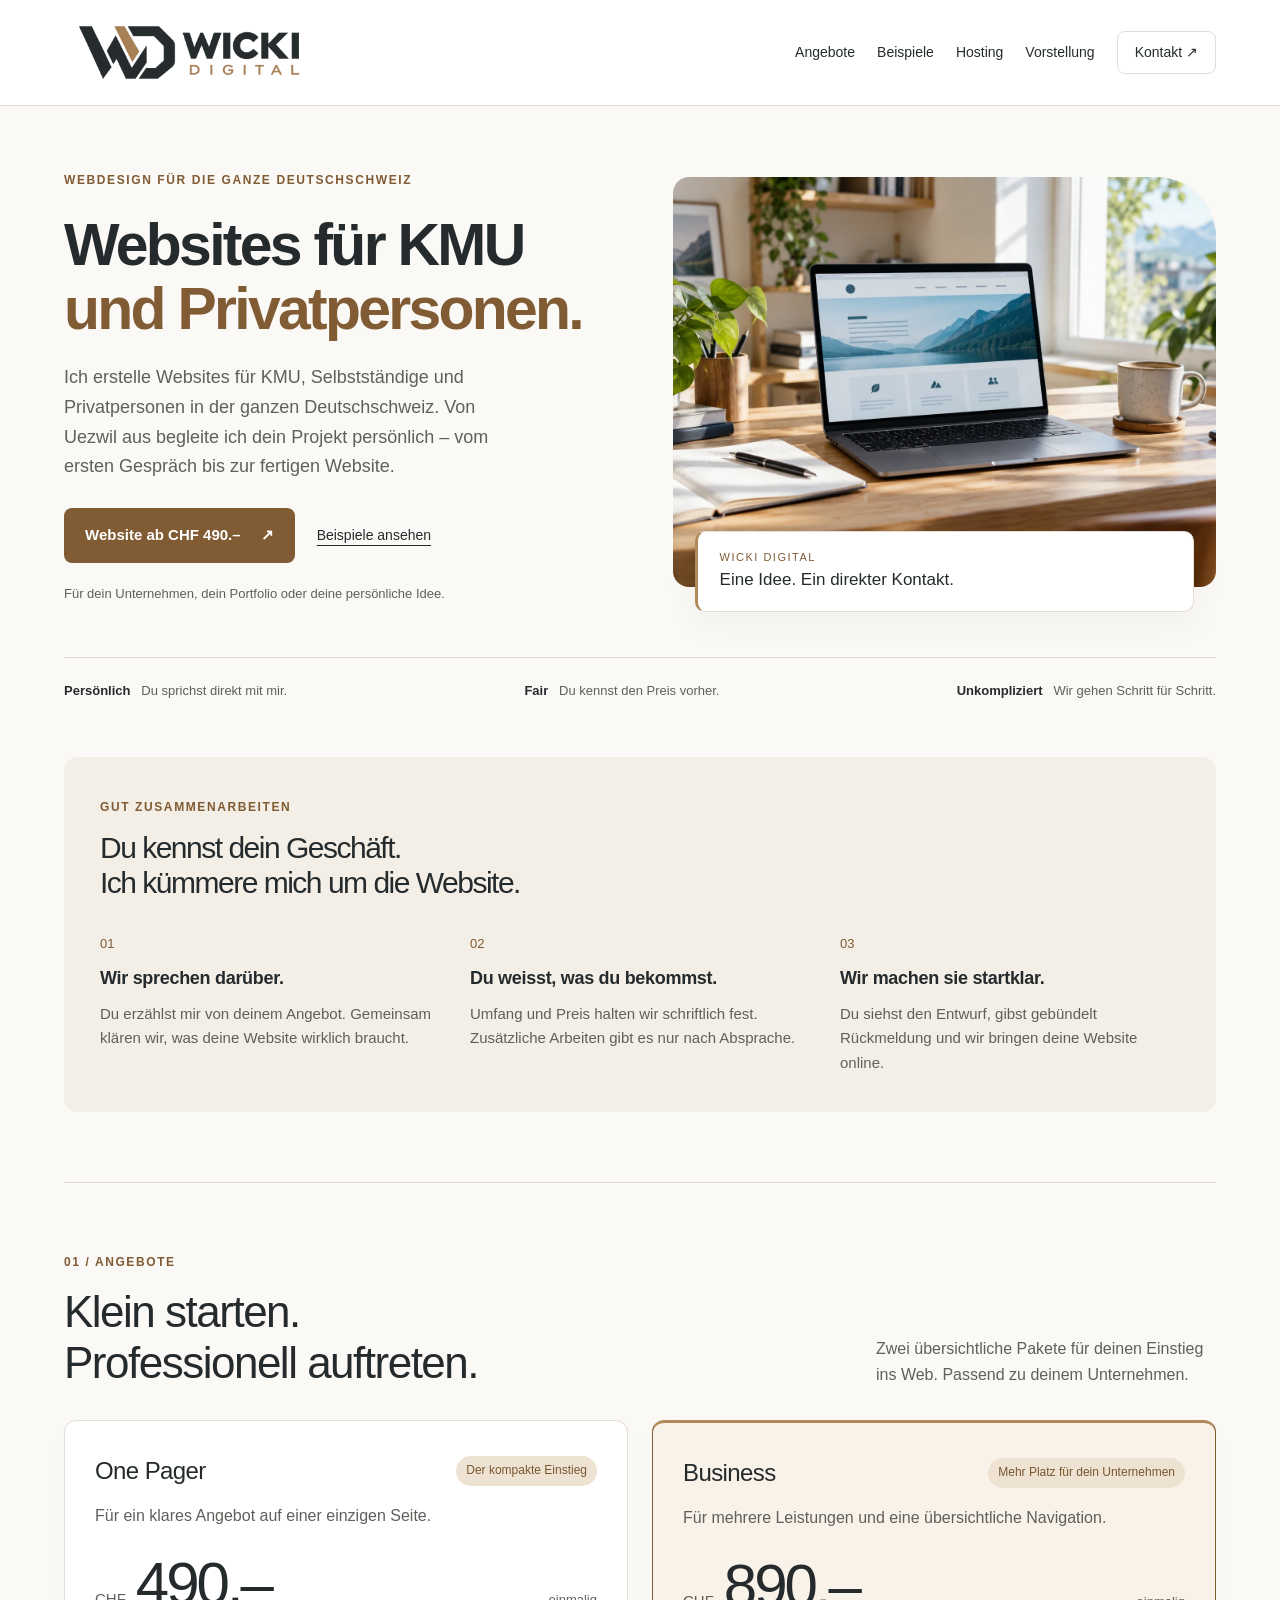
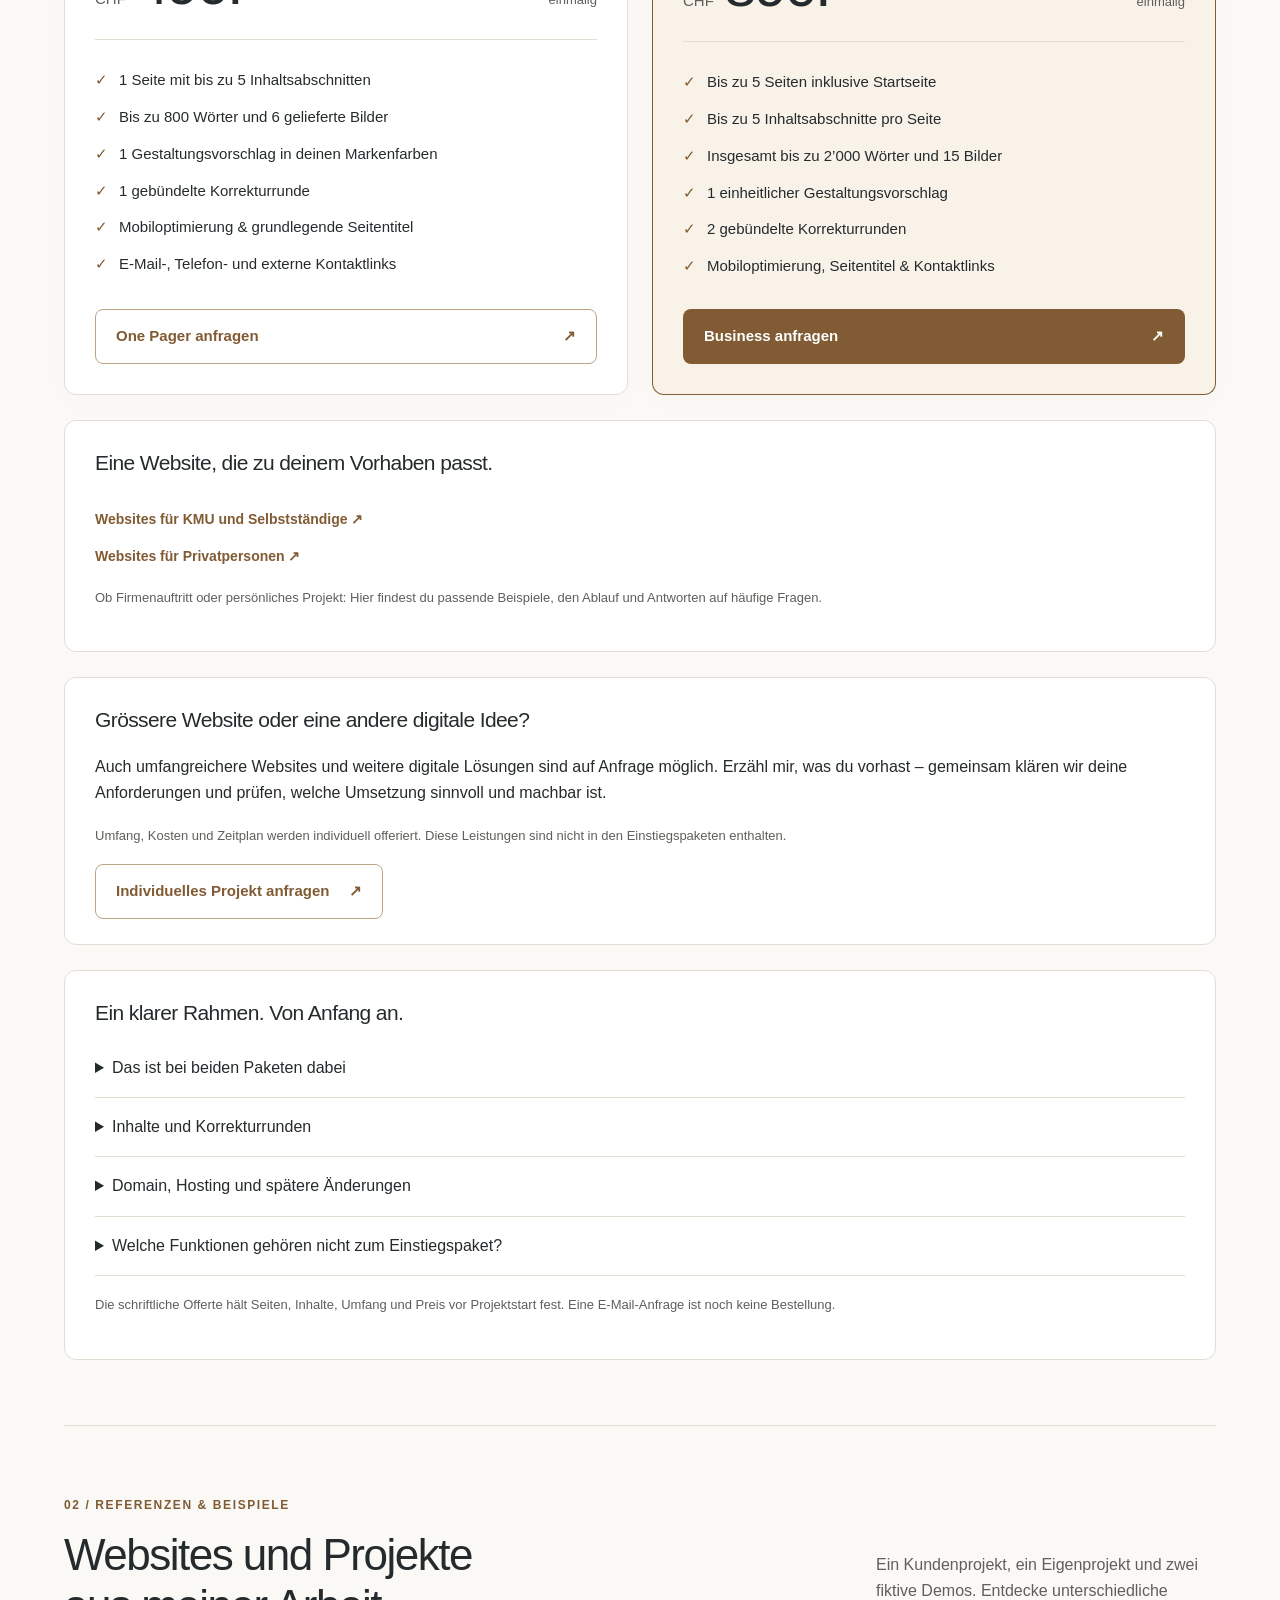
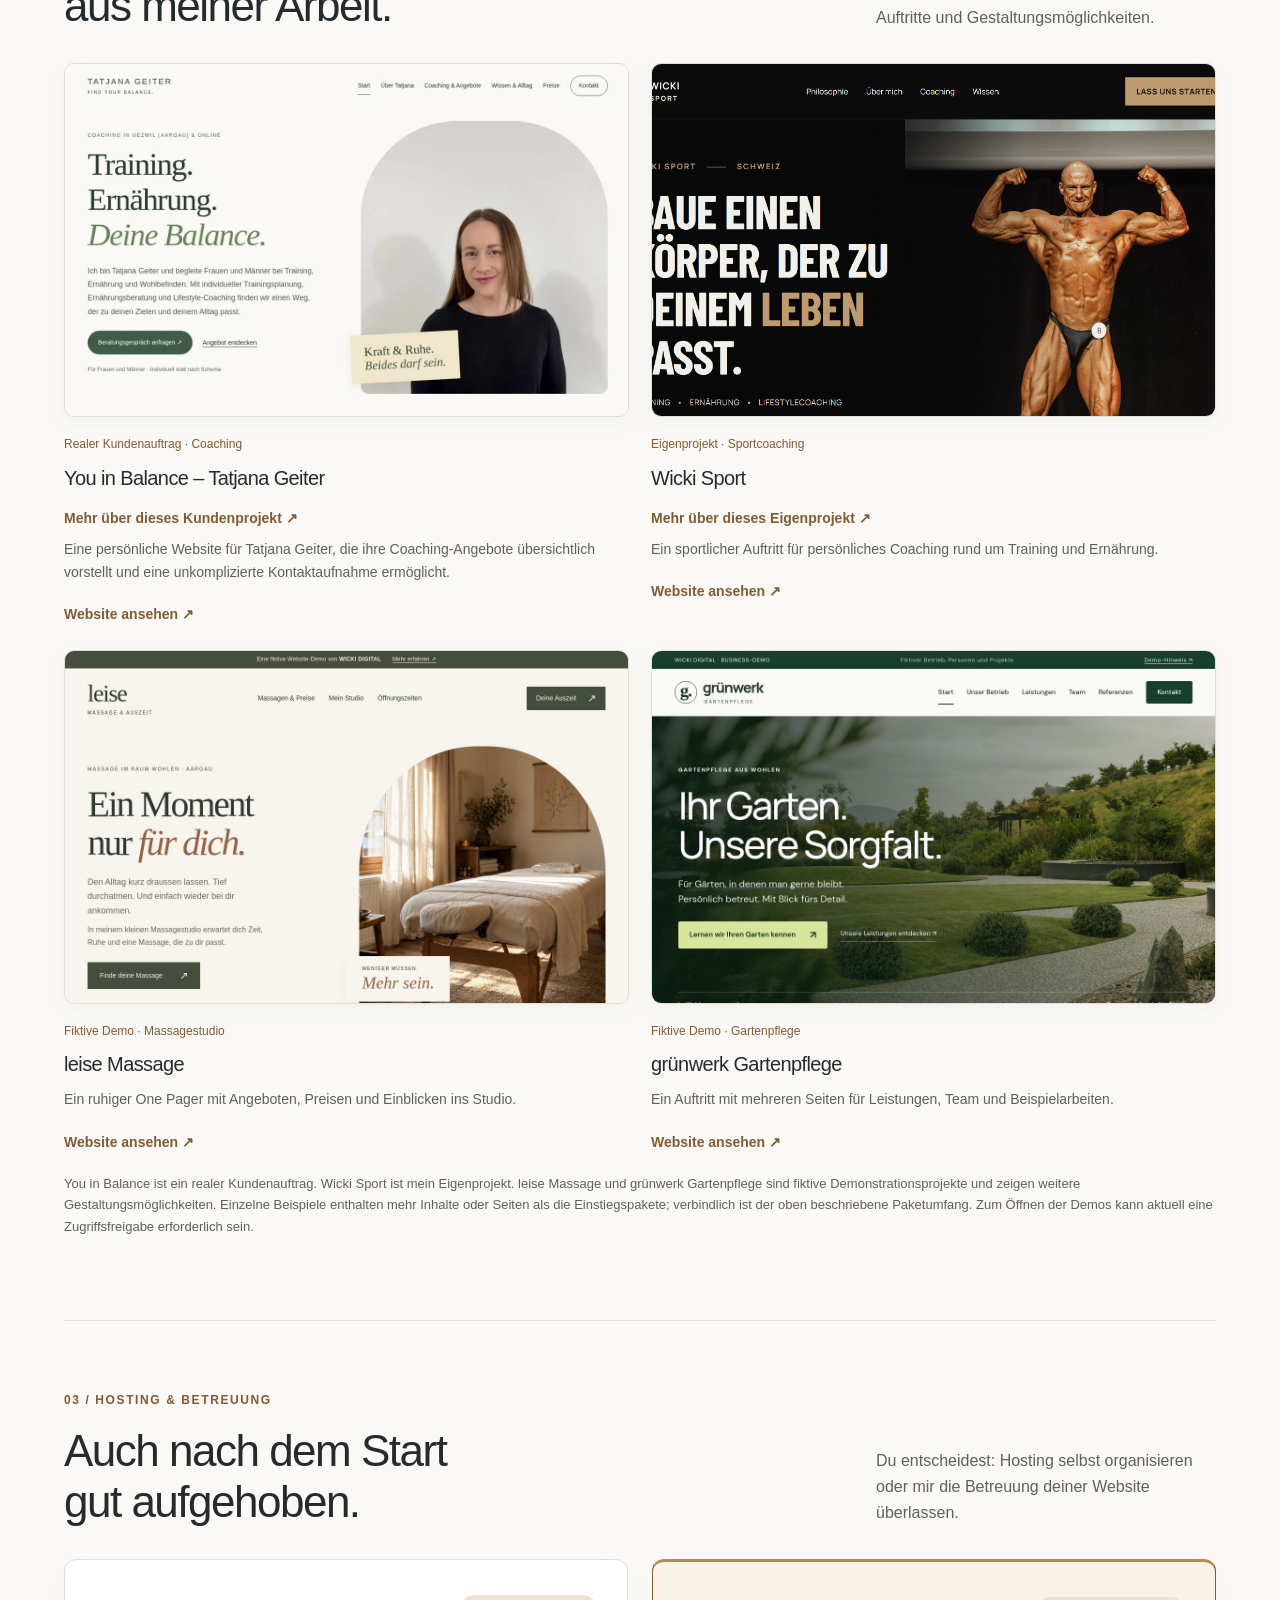
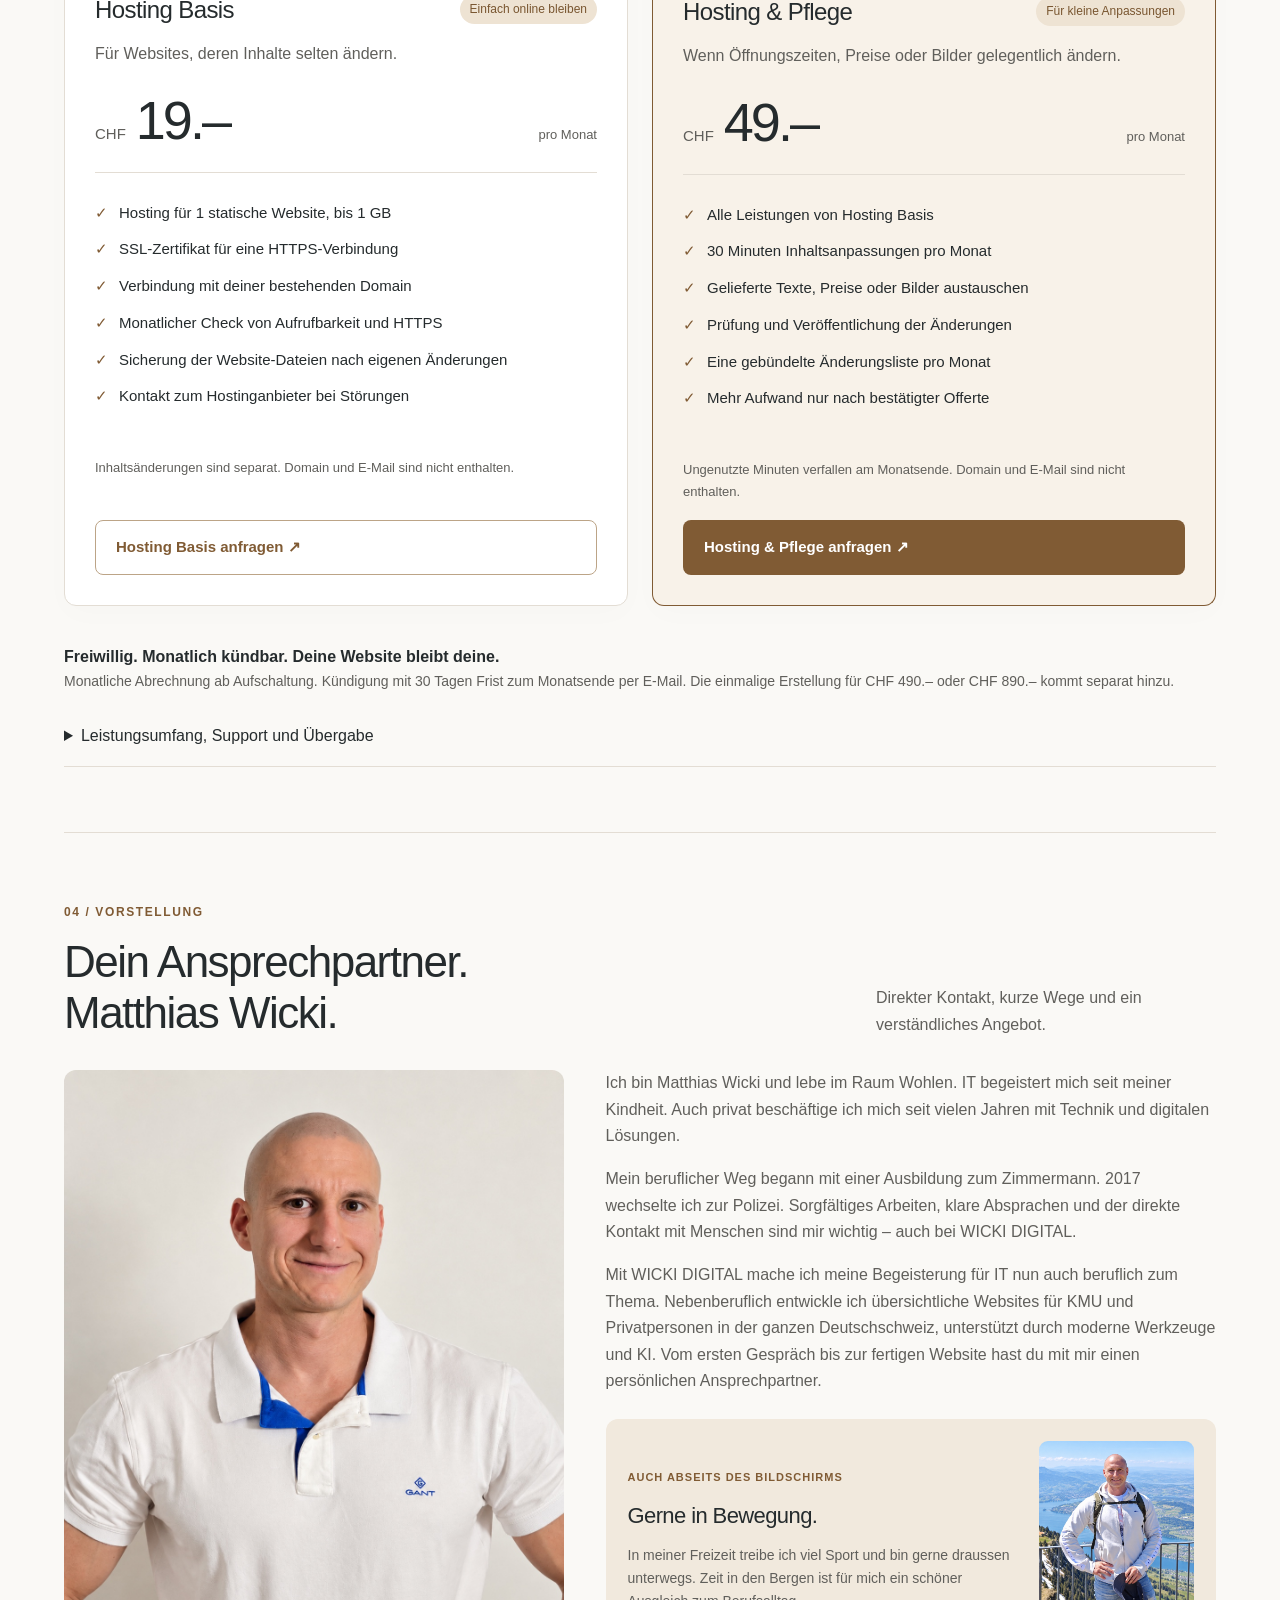
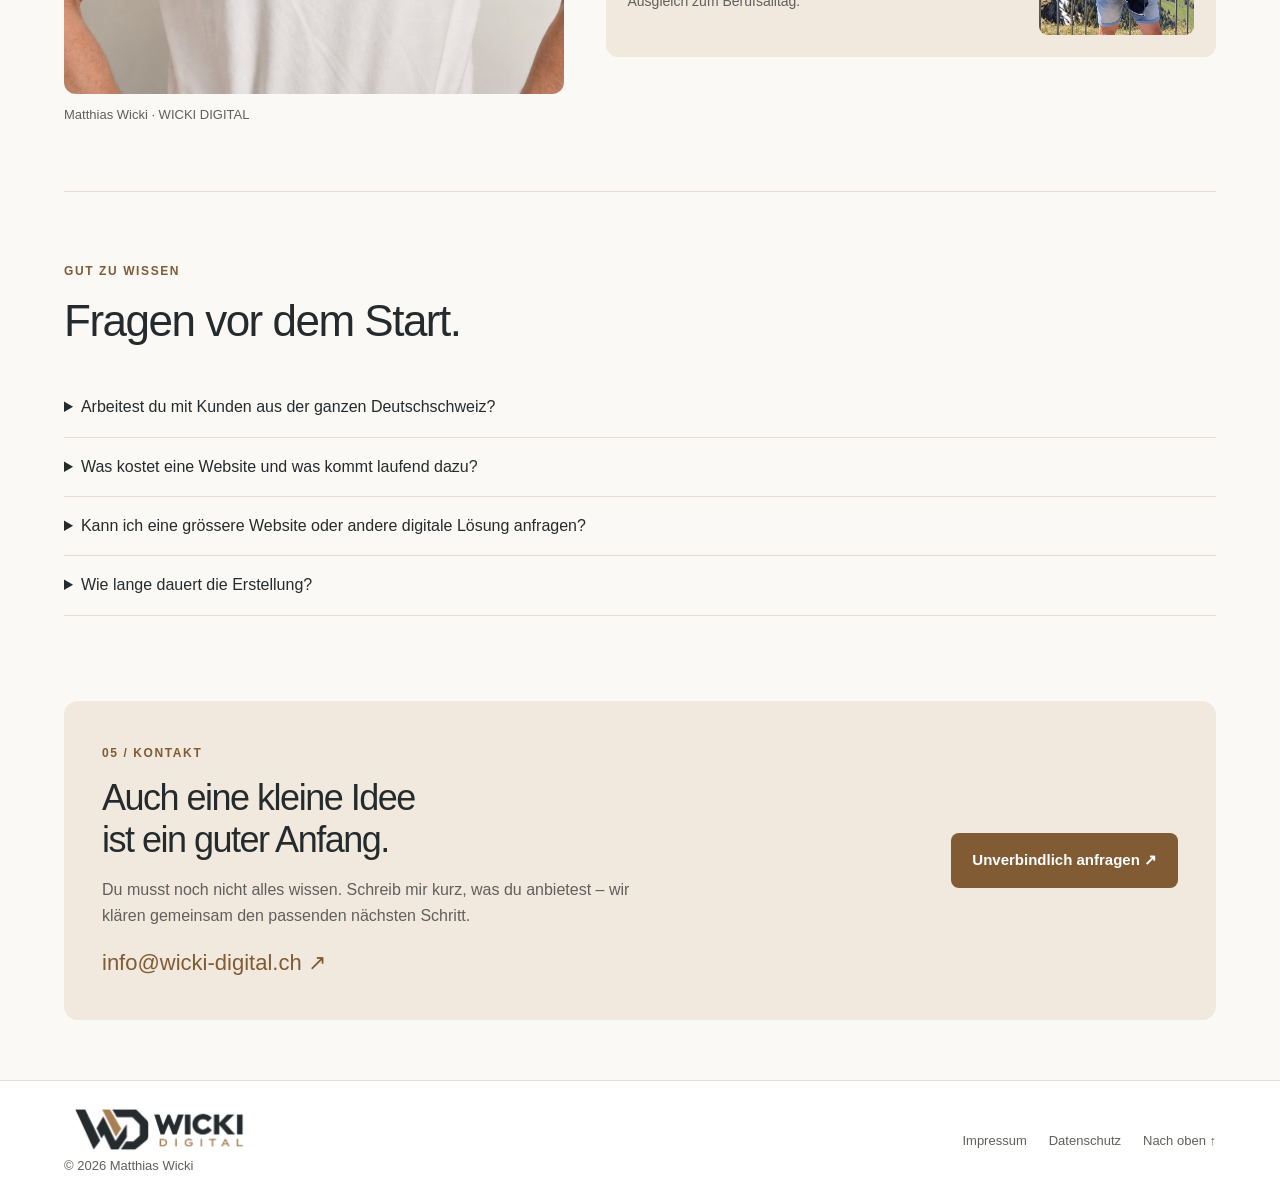
==== commit 68798d4e: "Ergänze Referenzseite für You in Balance" ====
--- a/index.html
+++ b/index.html
@@ -57,4 +57,4 @@
 </style></head><body><header><nav class="wrap" aria-label="Hauptnavigation"><a class="brand" href="#" aria-label="WICKI DIGITAL Startseite"><img class="brand-logo" src="wicki-digital-logo.png" alt="WICKI DIGITAL" width="250" height="65"></a><div class="links"><a href="#angebote">Angebote</a><a href="#demos">Beispiele</a><a href="#hosting">Hosting</a><a href="#ueber-mich">Vorstellung</a><a class="nav-tag" href="#kontakt">Kontakt ↗</a></div></nav></header><main><div class="wrap"><section class="hero"><div class="hero-grid"><div class="hero-copy"><div class="eyebrow">Webdesign für die ganze Deutschschweiz</div><h1>Websites für KMU<br><em>und Privatpersonen.</em></h1><p class="hero-intro">Ich erstelle Websites für KMU, Selbstständige und Privatpersonen in der ganzen Deutschschweiz. Von Uezwil aus begleite ich dein Projekt persönlich – vom ersten Gespräch bis zur fertigen Website.</p><div class="hero-actions"><a class="button" href="#angebote">Website ab CHF 490.– <span aria-hidden="true">↗</span></a><a class="quiet-link" href="#demos">Beispiele ansehen</a></div><p class="hero-small">Für dein Unternehmen, dein Portfolio oder deine persönliche Idee.</p></div><figure class="hero-photo"><img src="workspace.webp" width="1536" height="1024" alt="Heller Arbeitsplatz mit Laptop und Notizbuch – Symbolbild für Webdesign" fetchpriority="high"><figcaption><span>WICKI DIGITAL</span><strong>Eine Idee. Ein direkter Kontakt.</strong></figcaption></figure></div><div class="strip"><span><b>Persönlich</b> &nbsp; Du sprichst direkt mit mir.</span><span><b>Fair</b> &nbsp; Du kennst den Preis vorher.</span><span><b>Unkompliziert</b> &nbsp; Wir gehen Schritt für Schritt.</span></div></section>
 <section class="approach"><div><span class="number">GUT ZUSAMMENARBEITEN</span><h2>Du kennst dein Geschäft.<br>Ich kümmere mich um die Website.</h2></div><div class="steps"><article><span>01</span><h3>Wir sprechen darüber.</h3><p>Du erzählst mir von deinem Angebot. Gemeinsam klären wir, was deine Website wirklich braucht.</p></article><article><span>02</span><h3>Du weisst, was du bekommst.</h3><p>Umfang und Preis halten wir schriftlich fest. Zusätzliche Arbeiten gibt es nur nach Absprache.</p></article><article><span>03</span><h3>Wir machen sie startklar.</h3><p>Du siehst den Entwurf, gibst gebündelt Rückmeldung und wir bringen deine Website online.</p></article></div></section><section class="section" id="angebote"><div class="section-head"><div><span class="number">01 / ANGEBOTE</span><h2>Klein starten.<br>Professionell auftreten.</h2></div><p>Zwei übersichtliche Pakete für deinen Einstieg ins Web. Passend zu deinem Unternehmen.</p></div><div class="prices"><article class="price-card"><div class="package-label"><h3>One Pager</h3><span class="tag">Der kompakte Einstieg</span></div><p class="description">Für ein klares Angebot auf einer einzigen Seite.</p><div class="price"><small>CHF</small><strong>490.–</strong><span class="once">einmalig</span></div><ul><li>1 Seite mit bis zu 5 Inhaltsabschnitten</li><li>Bis zu 800 Wörter und 6 gelieferte Bilder</li><li>1 Gestaltungsvorschlag in deinen Markenfarben</li><li>1 gebündelte Korrekturrunde</li><li>Mobiloptimierung & grundlegende Seitentitel</li><li>E-Mail-, Telefon- und externe Kontaktlinks</li></ul><a class="button outline" href="mailto:info@wicki-digital.ch?subject=Anfrage%20One%20Pager">One Pager anfragen <span aria-hidden="true">↗</span></a></article><article class="price-card highlight"><div class="package-label"><h3>Business</h3><span class="tag">Mehr Platz für dein Unternehmen</span></div><p class="description">Für mehrere Leistungen und eine übersichtliche Navigation.</p><div class="price"><small>CHF</small><strong>890.–</strong><span class="once">einmalig</span></div><ul><li>Bis zu 5 Seiten inklusive Startseite</li><li>Bis zu 5 Inhaltsabschnitte pro Seite</li><li>Insgesamt bis zu 2’000 Wörter und 15 Bilder</li><li>1 einheitlicher Gestaltungsvorschlag</li><li>2 gebündelte Korrekturrunden</li><li>Mobiloptimierung, Seitentitel & Kontaktlinks</li></ul><a class="button" href="mailto:info@wicki-digital.ch?subject=Anfrage%20Business-Website">Business anfragen <span aria-hidden="true">↗</span></a></article></div>
 <div class="scope"><h3>Eine Website, die zu deinem Vorhaben passt.</h3><p><a class="demo-link" href="websites-fuer-kmu.html">Websites für KMU und Selbstständige ↗</a><br><a class="demo-link" href="websites-fuer-privatpersonen.html">Websites für Privatpersonen ↗</a></p><p class="note">Ob Firmenauftritt oder persönliches Projekt: Hier findest du passende Beispiele, den Ablauf und Antworten auf häufige Fragen.</p></div><div class="scope" id="individuelle-loesungen"><h3>Grössere Website oder eine andere digitale Idee?</h3><p>Auch umfangreichere Websites und weitere digitale Lösungen sind auf Anfrage möglich. Erzähl mir, was du vorhast – gemeinsam klären wir deine Anforderungen und prüfen, welche Umsetzung sinnvoll und machbar ist.</p><p class="note">Umfang, Kosten und Zeitplan werden individuell offeriert. Diese Leistungen sind nicht in den Einstiegspaketen enthalten.</p><a class="button outline" href="mailto:info@wicki-digital.ch?subject=Anfrage%20individuelle%20digitale%20L%C3%B6sung">Individuelles Projekt anfragen <span aria-hidden="true">↗</span></a></div>
-<div class="scope" id="umfang"><h3>Ein klarer Rahmen. Von Anfang an.</h3><details><summary>Das ist bei beiden Paketen dabei</summary><p>Eine statische Website in deutscher Sprache, ein Startgespräch bis 30 Minuten, Einbau deiner Inhalte, einfache Bildkomprimierung und Prüfung von Navigation, Links und mobiler Darstellung. Zusätzlich sind bis zu zwei reine Textseiten für dein fertig geliefertes Impressum und deine Datenschutzerklärung enthalten; sie zählen nicht zum Seitenlimit.</p><p>Einmaliges Aufschalten auf einem vor Projektstart vereinbarten, geeigneten Hosting und Verbinden einer bestehenden Domain sind enthalten, sofern die nötigen Zugänge bereitstehen. Du erhältst die fertigen Website-Dateien.</p></details><details><summary>Inhalte und Korrekturrunden</summary><p>Du lieferst vor Projektbeginn die endgültigen Texte, dein Logo und Bilder mit den nötigen Nutzungsrechten, gesammelt und den Seiten zugeordnet. Texterstellung, Übersetzungen, Fotografie, Bildrecherche, Logoentwicklung und rechtliche Prüfung gehören nicht zum Paket.</p><p>Eine Korrekturrunde ist eine einzige gesammelte Liste mit bis zu 10 kleineren Anpassungen an gelieferten Texten, Bildauswahl, Farben oder Abständen innerhalb des vereinbarten Entwurfs. Neue Seiten, neue Abschnitte, neue Funktionen oder ein neues Gestaltungskonzept zählen als Zusatzauftrag. Fehler gegenüber dem vereinbarten Umfang behebe ich unabhängig von den Korrekturrunden.</p></details><details><summary>Domain, Hosting und spätere Änderungen</summary><p>CHF 490.– bzw. CHF 890.– sind die einmaligen Erstellungspreise für den beschriebenen Umfang. Die laufenden Kosten sind nicht im Erstellungspreis enthalten. Für das Hosting wählst du entweder eines der freiwilligen WICKI-DIGITAL-Abos oder ein eigenes geeignetes Hosting, das du direkt beim Anbieter bezahlst. Domainregistrierung und -verlängerung, E-Mail-Postfächer und kostenpflichtige Lizenzen bleiben in beiden Fällen separat. Deine Domain bleibt auf deinen Namen registriert.</p><p>Nach der Abnahme gelten die Leistungen deines ausdrücklich gewählten Hosting-Abos. Ohne Pflege-Abo sind Inhaltsänderungen separat; zusätzliche Seiten, Anbieterwechsel und technische Erweiterungen werden immer gesondert offeriert. Zusatzarbeiten starten erst nach deiner schriftlichen Zustimmung. Ein Abo wird nur auf deinen ausdrücklichen Wunsch abgeschlossen.</p></details><details><summary>Welche Funktionen gehören nicht zum Einstiegspaket?</summary><p>Online-Shops, Zahlungen, eigene Buchungssysteme, Benutzerkonten, Datenbanken, Blogs mit Redaktionssystem, Mehrsprachigkeit, Newsletter, Tracking und serverseitig versendete Kontaktformulare sind nicht enthalten. Ein Link zu einem vorhandenen Buchungsdienst ist möglich; dessen Einrichtung und Gebühren sind separat. Bestehende Websites oder Postfächer umzuziehen ist ebenfalls nicht enthalten.</p></details><p class="note">Die schriftliche Offerte hält Seiten, Inhalte, Umfang und Preis vor Projektstart fest. Eine E-Mail-Anfrage ist noch keine Bestellung.</p></div></section><section class="section" id="demos"><div class="section-head"><div><span class="number">02 / REFERENZEN &amp; BEISPIELE</span><h2>Websites und Projekte<br>aus meiner Arbeit.</h2></div><p>Ein Kundenprojekt, ein Eigenprojekt und zwei fiktive Demos. Entdecke unterschiedliche Auftritte und Gestaltungsmöglichkeiten.</p></div><div class="demos"><article class="demo"><a class="preview" href="https://youinbalance.ch/" target="_blank" rel="noopener noreferrer" aria-label="You in Balance – Tatjana Geiter in neuem Tab öffnen"><img src="you-in-balance.webp" alt="Vorschau der Website You in Balance von Tatjana Geiter" width="1280" height="800" loading="lazy"></a><p class="project-type">Realer Kundenauftrag · Coaching</p><div class="demo-title"><h3>You in Balance – Tatjana Geiter</h3></div><p>Eine persönliche Website für Tatjana Geiter, die ihre Coaching-Angebote übersichtlich vorstellt und eine unkomplizierte Kontaktaufnahme ermöglicht.</p><a class="demo-link" href="https://youinbalance.ch/" target="_blank" rel="noopener noreferrer">Website ansehen ↗</a></article><article class="demo"><a class="preview" href="https://wickisport.ch/" target="_blank" rel="noopener noreferrer" aria-label="Wicki Sport in neuem Tab öffnen"><img src="wicki-sport.png" alt="Vorschau der Website Wicki Sport" width="1651" height="1032" loading="lazy"></a><p class="project-type">Eigenprojekt · Sportcoaching</p><div class="demo-title"><h3>Wicki Sport</h3></div><a class="demo-link" href="referenz-wicki-sport.html">Mehr über dieses Eigenprojekt ↗</a><p>Ein sportlicher Auftritt für persönliches Coaching rund um Training und Ernährung.</p><a class="demo-link" href="https://wickisport.ch/" target="_blank" rel="noopener noreferrer">Website ansehen ↗</a></article><article class="demo"><a class="preview" href="https://leise-massage-wohlen-demo.wicki95.chatgpt.site" target="_blank" rel="noopener noreferrer" aria-label="leise Massage – Demo in neuem Tab öffnen"><img src="massage.jpg" alt="Vorschau der Startseite von leise Massage" width="1200" height="750" loading="lazy"></a><p class="project-type">Fiktive Demo · Massagestudio</p><div class="demo-title"><h3>leise Massage</h3></div><p>Ein ruhiger One Pager mit Angeboten, Preisen und Einblicken ins Studio.</p><a class="demo-link" href="https://leise-massage-wohlen-demo.wicki95.chatgpt.site" target="_blank" rel="noopener noreferrer">Website ansehen ↗</a></article><article class="demo"><a class="preview" href="https://gruenwerk-gartenpflege-demo.wicki95.chatgpt.site" target="_blank" rel="noopener noreferrer" aria-label="grünwerk Gartenpflege – Demo in neuem Tab öffnen"><img src="garten.jpg" alt="Vorschau der Startseite von grünwerk Gartenpflege" width="1200" height="750" loading="lazy"></a><p class="project-type">Fiktive Demo · Gartenpflege</p><div class="demo-title"><h3>grünwerk Gartenpflege</h3></div><p>Ein Auftritt mit mehreren Seiten für Leistungen, Team und Beispielarbeiten.</p><a class="demo-link" href="https://gruenwerk-gartenpflege-demo.wicki95.chatgpt.site" target="_blank" rel="noopener noreferrer">Website ansehen ↗</a></article></div><p class="note">You in Balance ist ein realer Kundenauftrag. Wicki Sport ist mein Eigenprojekt. leise Massage und grünwerk Gartenpflege sind fiktive Demonstrationsprojekte und zeigen weitere Gestaltungsmöglichkeiten. Einzelne Beispiele enthalten mehr Inhalte oder Seiten als die Einstiegspakete; verbindlich ist der oben beschriebene Paketumfang. Zum Öffnen der Demos kann aktuell eine Zugriffsfreigabe erforderlich sein.</p></section><section class="section" id="hosting"><div class="section-head"><div><span class="number">03 / HOSTING & BETREUUNG</span><h2>Auch nach dem Start<br>gut aufgehoben.</h2></div><p>Du entscheidest: Hosting selbst organisieren oder mir die Betreuung deiner Website überlassen.</p></div><div class="prices hosting-prices"><article class="price-card"><div class="package-label"><h3>Hosting Basis</h3><span class="tag">Einfach online bleiben</span></div><p class="description">Für Websites, deren Inhalte selten ändern.</p><div class="price"><small>CHF</small><strong>19.–</strong><span class="once">pro Monat</span></div><ul><li>Hosting für 1 statische Website, bis 1 GB</li><li>SSL-Zertifikat für eine HTTPS-Verbindung</li><li>Verbindung mit deiner bestehenden Domain</li><li>Monatlicher Check von Aufrufbarkeit und HTTPS</li><li>Sicherung der Website-Dateien nach eigenen Änderungen</li><li>Kontakt zum Hostinganbieter bei Störungen</li></ul><p class="note">Inhaltsänderungen sind separat. Domain und E-Mail sind nicht enthalten.</p><a class="button outline" href="mailto:info@wicki-digital.ch?subject=Anfrage%20Hosting%20Basis">Hosting Basis anfragen ↗</a></article><article class="price-card highlight"><div class="package-label"><h3>Hosting & Pflege</h3><span class="tag">Für kleine Anpassungen</span></div><p class="description">Wenn Öffnungszeiten, Preise oder Bilder gelegentlich ändern.</p><div class="price"><small>CHF</small><strong>49.–</strong><span class="once">pro Monat</span></div><ul><li>Alle Leistungen von Hosting Basis</li><li>30 Minuten Inhaltsanpassungen pro Monat</li><li>Gelieferte Texte, Preise oder Bilder austauschen</li><li>Prüfung und Veröffentlichung der Änderungen</li><li>Eine gebündelte Änderungsliste pro Monat</li><li>Mehr Aufwand nur nach bestätigter Offerte</li></ul><p class="note">Ungenutzte Minuten verfallen am Monatsende. Domain und E-Mail sind nicht enthalten.</p><a class="button" href="mailto:info@wicki-digital.ch?subject=Anfrage%20Hosting%20und%20Pflege">Hosting & Pflege anfragen ↗</a></article></div><div class="hosting-terms"><p><strong>Freiwillig. Monatlich kündbar. Deine Website bleibt deine.</strong><br>Monatliche Abrechnung ab Aufschaltung. Kündigung mit 30 Tagen Frist zum Monatsende per E-Mail. Die einmalige Erstellung für CHF 490.– oder CHF 890.– kommt separat hinzu.</p><details><summary>Leistungsumfang, Support und Übergabe</summary><p>Die Abos gelten für von WICKI DIGITAL erstellte statische Websites im One-Pager- oder Business-Umfang mit bis zu 5 Inhaltsseiten und 2 Rechtstextseiten. Das technische Hosting ist im Abopreis enthalten. Hostinganbieter und Datenstandorte werden vor Vertragsabschluss genannt. Ein eigenes Hosting ist als Alternative möglich; dann fallen die Gebühren direkt beim gewählten Anbieter an und es besteht kein WICKI-DIGITAL-Hosting-Abo.</p><p>Support erfolgt per E-Mail von Montag bis Freitag, ausgenommen Feiertage. Eine erste Rückmeldung erfolgt in der Regel innerhalb von 2 Arbeitstagen. Es gibt keinen 24-Stunden-Pikettdienst und keine garantierte Entstörungsfrist. Der monatliche Check ist keine dauernde Überwachung. Bei Störungen übernehme ich die Meldung und Abstimmung mit dem Hostinganbieter.</p><p>Gesichert werden die Website-Dateien bei der Aufschaltung und nach Änderungen durch WICKI DIGITAL. Die letzten 3 Stände werden aufbewahrt. Die Wiederherstellung eines vorhandenen Standes ist enthalten. Postfächer, Datenbanken und Änderungen durch Dritte sind nicht Teil dieser Sicherung.</p><p>Das Pflegekontingent gilt für kleine Anpassungen bestehender Inhalte samt Prüfung und Veröffentlichung. Neue Seiten, neue Funktionen, ein neues Design, Texterstellung, Bildrecherche und Betreuung externer Buchungsdienste gehören nicht dazu. Übersteigt eine Anfrage 30 Minuten, erhältst du vor der Umsetzung eine Offerte für den Zusatzaufwand.</p><p>Bei Vertragsende erhältst du die aktuellen Website-Dateien ohne Herausgabegebühr. Ein Umzug zu einem anderen Anbieter ist separat zu beauftragen. Ohne Anschlusslösung endet die Auslieferung über das Abo-Hosting zum Vertragsende. Deine separat registrierte Domain bleibt bei dir.</p></details></div></section><section class="section" id="ueber-mich"><div class="section-head"><div><span class="number">04 / VORSTELLUNG</span><h2>Dein Ansprechpartner.<br>Matthias Wicki.</h2></div><p>Direkter Kontakt, kurze Wege und ein verständliches Angebot.</p></div><div class="about-grid"><figure class="portrait-photo"><img src="matthias-polo.jpg" width="1122" height="1402" alt="Matthias Wicki im weissen Polo – dein Ansprechpartner bei WICKI DIGITAL" loading="lazy"><figcaption>Matthias Wicki · WICKI DIGITAL</figcaption></figure><div class="bio"><p>Ich bin Matthias Wicki und lebe im Raum Wohlen. IT begeistert mich seit meiner Kindheit. Auch privat beschäftige ich mich seit vielen Jahren mit Technik und digitalen Lösungen.</p><p>Mein beruflicher Weg begann mit einer Ausbildung zum Zimmermann. 2017 wechselte ich zur Polizei. Sorgfältiges Arbeiten, klare Absprachen und der direkte Kontakt mit Menschen sind mir wichtig – auch bei WICKI DIGITAL.</p><p>Mit WICKI DIGITAL mache ich meine Begeisterung für IT nun auch beruflich zum Thema. Nebenberuflich entwickle ich übersichtliche Websites für KMU und Privatpersonen in der ganzen Deutschschweiz, unterstützt durch moderne Werkzeuge und KI. Vom ersten Gespräch bis zur fertigen Website hast du mit mir einen persönlichen Ansprechpartner.</p><aside class="personal-note"><div><span class="number">AUCH ABSEITS DES BILDSCHIRMS</span><h3>Gerne in Bewegung.</h3><p>In meiner Freizeit treibe ich viel Sport und bin gerne draussen unterwegs. Zeit in den Bergen ist für mich ein schöner Ausgleich zum Berufsalltag.</p></div><figure><img src="matthias-wandern.jpg" width="1122" height="1402" alt="Matthias Wicki beim Wandern mit Blick auf See und Berge" loading="lazy"></figure></aside></div></div></section><section class="section" id="fragen"><div class="section-head"><div><span class="number">GUT ZU WISSEN</span><h2>Fragen vor dem Start.</h2></div></div><details><summary>Arbeitest du mit Kunden aus der ganzen Deutschschweiz?</summary><p>Ja. Mein Standort ist Uezwil im Aargau, mein Angebot richtet sich an KMU und Privatpersonen in der gesamten Deutschschweiz. Inhalte und Rückmeldungen können wir digital austauschen. Wie wir uns abstimmen, vereinbaren wir zu Beginn.</p></details><details><summary>Was kostet eine Website und was kommt laufend dazu?</summary><p>Der One Pager kostet einmalig CHF 490.–, das Business-Paket CHF 890.–. Domain und E-Mail sind separat. Für das Hosting kannst du ein eigenes Angebot wählen oder eines meiner Abos ab CHF 19.– pro Monat nutzen. Den genauen Umfang findest du unter <a class="demo-link" href="#umfang">Paketumfang</a>.</p></details><details><summary>Kann ich eine grössere Website oder andere digitale Lösung anfragen?</summary><p>Ja. Wir prüfen gemeinsam Anforderungen und Machbarkeit. Umfang, Preis, Zeitplan und eine passende Hosting-Lösung werden individuell vereinbart.</p></details><details><summary>Wie lange dauert die Erstellung?</summary><p>Den Zeitplan legen wir anhand des Umfangs und meiner Verfügbarkeit vor Projektbeginn fest. Fertige Texte und Bilder sowie gebündelte Rückmeldungen helfen, das Projekt zügig umzusetzen.</p></details></section><section class="section closing" id="kontakt"><div><span class="number">05 / KONTAKT</span><h2>Auch eine kleine Idee<br>ist ein guter Anfang.</h2><p>Du musst noch nicht alles wissen. Schreib mir kurz, was du anbietest – wir klären gemeinsam den passenden nächsten Schritt.</p><a class="email" href="mailto:info@wicki-digital.ch">info@wicki-digital.ch ↗</a></div><a class="button" href="mailto:info@wicki-digital.ch?subject=Website-Anfrage">Unverbindlich anfragen ↗</a></section></div></main><footer><div class="wrap footer-inner"><div><a href="index.html" aria-label="WICKI DIGITAL Startseite"><img class="footer-logo" src="wicki-digital-logo.png" alt="WICKI DIGITAL" width="190" height="50" loading="lazy"></a><span>© 2026 Matthias Wicki</span></div><div class="footer-links"><a href="impressum.html">Impressum</a><a href="datenschutz.html">Datenschutz</a><a href="#">Nach oben ↑</a></div></div></footer></body></html>
+<div class="scope" id="umfang"><h3>Ein klarer Rahmen. Von Anfang an.</h3><details><summary>Das ist bei beiden Paketen dabei</summary><p>Eine statische Website in deutscher Sprache, ein Startgespräch bis 30 Minuten, Einbau deiner Inhalte, einfache Bildkomprimierung und Prüfung von Navigation, Links und mobiler Darstellung. Zusätzlich sind bis zu zwei reine Textseiten für dein fertig geliefertes Impressum und deine Datenschutzerklärung enthalten; sie zählen nicht zum Seitenlimit.</p><p>Einmaliges Aufschalten auf einem vor Projektstart vereinbarten, geeigneten Hosting und Verbinden einer bestehenden Domain sind enthalten, sofern die nötigen Zugänge bereitstehen. Du erhältst die fertigen Website-Dateien.</p></details><details><summary>Inhalte und Korrekturrunden</summary><p>Du lieferst vor Projektbeginn die endgültigen Texte, dein Logo und Bilder mit den nötigen Nutzungsrechten, gesammelt und den Seiten zugeordnet. Texterstellung, Übersetzungen, Fotografie, Bildrecherche, Logoentwicklung und rechtliche Prüfung gehören nicht zum Paket.</p><p>Eine Korrekturrunde ist eine einzige gesammelte Liste mit bis zu 10 kleineren Anpassungen an gelieferten Texten, Bildauswahl, Farben oder Abständen innerhalb des vereinbarten Entwurfs. Neue Seiten, neue Abschnitte, neue Funktionen oder ein neues Gestaltungskonzept zählen als Zusatzauftrag. Fehler gegenüber dem vereinbarten Umfang behebe ich unabhängig von den Korrekturrunden.</p></details><details><summary>Domain, Hosting und spätere Änderungen</summary><p>CHF 490.– bzw. CHF 890.– sind die einmaligen Erstellungspreise für den beschriebenen Umfang. Die laufenden Kosten sind nicht im Erstellungspreis enthalten. Für das Hosting wählst du entweder eines der freiwilligen WICKI-DIGITAL-Abos oder ein eigenes geeignetes Hosting, das du direkt beim Anbieter bezahlst. Domainregistrierung und -verlängerung, E-Mail-Postfächer und kostenpflichtige Lizenzen bleiben in beiden Fällen separat. Deine Domain bleibt auf deinen Namen registriert.</p><p>Nach der Abnahme gelten die Leistungen deines ausdrücklich gewählten Hosting-Abos. Ohne Pflege-Abo sind Inhaltsänderungen separat; zusätzliche Seiten, Anbieterwechsel und technische Erweiterungen werden immer gesondert offeriert. Zusatzarbeiten starten erst nach deiner schriftlichen Zustimmung. Ein Abo wird nur auf deinen ausdrücklichen Wunsch abgeschlossen.</p></details><details><summary>Welche Funktionen gehören nicht zum Einstiegspaket?</summary><p>Online-Shops, Zahlungen, eigene Buchungssysteme, Benutzerkonten, Datenbanken, Blogs mit Redaktionssystem, Mehrsprachigkeit, Newsletter, Tracking und serverseitig versendete Kontaktformulare sind nicht enthalten. Ein Link zu einem vorhandenen Buchungsdienst ist möglich; dessen Einrichtung und Gebühren sind separat. Bestehende Websites oder Postfächer umzuziehen ist ebenfalls nicht enthalten.</p></details><p class="note">Die schriftliche Offerte hält Seiten, Inhalte, Umfang und Preis vor Projektstart fest. Eine E-Mail-Anfrage ist noch keine Bestellung.</p></div></section><section class="section" id="demos"><div class="section-head"><div><span class="number">02 / REFERENZEN &amp; BEISPIELE</span><h2>Websites und Projekte<br>aus meiner Arbeit.</h2></div><p>Ein Kundenprojekt, ein Eigenprojekt und zwei fiktive Demos. Entdecke unterschiedliche Auftritte und Gestaltungsmöglichkeiten.</p></div><div class="demos"><article class="demo"><a class="preview" href="https://youinbalance.ch/" target="_blank" rel="noopener noreferrer" aria-label="You in Balance – Tatjana Geiter in neuem Tab öffnen"><img src="you-in-balance.webp" alt="Vorschau der Website You in Balance von Tatjana Geiter" width="1280" height="800" loading="lazy"></a><p class="project-type">Realer Kundenauftrag · Coaching</p><div class="demo-title"><h3>You in Balance – Tatjana Geiter</h3></div><a class="demo-link" href="referenz-you-in-balance.html">Mehr über dieses Kundenprojekt ↗</a><p>Eine persönliche Website für Tatjana Geiter, die ihre Coaching-Angebote übersichtlich vorstellt und eine unkomplizierte Kontaktaufnahme ermöglicht.</p><a class="demo-link" href="https://youinbalance.ch/" target="_blank" rel="noopener noreferrer">Website ansehen ↗</a></article><article class="demo"><a class="preview" href="https://wickisport.ch/" target="_blank" rel="noopener noreferrer" aria-label="Wicki Sport in neuem Tab öffnen"><img src="wicki-sport.png" alt="Vorschau der Website Wicki Sport" width="1651" height="1032" loading="lazy"></a><p class="project-type">Eigenprojekt · Sportcoaching</p><div class="demo-title"><h3>Wicki Sport</h3></div><a class="demo-link" href="referenz-wicki-sport.html">Mehr über dieses Eigenprojekt ↗</a><p>Ein sportlicher Auftritt für persönliches Coaching rund um Training und Ernährung.</p><a class="demo-link" href="https://wickisport.ch/" target="_blank" rel="noopener noreferrer">Website ansehen ↗</a></article><article class="demo"><a class="preview" href="https://leise-massage-wohlen-demo.wicki95.chatgpt.site" target="_blank" rel="noopener noreferrer" aria-label="leise Massage – Demo in neuem Tab öffnen"><img src="massage.jpg" alt="Vorschau der Startseite von leise Massage" width="1200" height="750" loading="lazy"></a><p class="project-type">Fiktive Demo · Massagestudio</p><div class="demo-title"><h3>leise Massage</h3></div><p>Ein ruhiger One Pager mit Angeboten, Preisen und Einblicken ins Studio.</p><a class="demo-link" href="https://leise-massage-wohlen-demo.wicki95.chatgpt.site" target="_blank" rel="noopener noreferrer">Website ansehen ↗</a></article><article class="demo"><a class="preview" href="https://gruenwerk-gartenpflege-demo.wicki95.chatgpt.site" target="_blank" rel="noopener noreferrer" aria-label="grünwerk Gartenpflege – Demo in neuem Tab öffnen"><img src="garten.jpg" alt="Vorschau der Startseite von grünwerk Gartenpflege" width="1200" height="750" loading="lazy"></a><p class="project-type">Fiktive Demo · Gartenpflege</p><div class="demo-title"><h3>grünwerk Gartenpflege</h3></div><p>Ein Auftritt mit mehreren Seiten für Leistungen, Team und Beispielarbeiten.</p><a class="demo-link" href="https://gruenwerk-gartenpflege-demo.wicki95.chatgpt.site" target="_blank" rel="noopener noreferrer">Website ansehen ↗</a></article></div><p class="note">You in Balance ist ein realer Kundenauftrag. Wicki Sport ist mein Eigenprojekt. leise Massage und grünwerk Gartenpflege sind fiktive Demonstrationsprojekte und zeigen weitere Gestaltungsmöglichkeiten. Einzelne Beispiele enthalten mehr Inhalte oder Seiten als die Einstiegspakete; verbindlich ist der oben beschriebene Paketumfang. Zum Öffnen der Demos kann aktuell eine Zugriffsfreigabe erforderlich sein.</p></section><section class="section" id="hosting"><div class="section-head"><div><span class="number">03 / HOSTING & BETREUUNG</span><h2>Auch nach dem Start<br>gut aufgehoben.</h2></div><p>Du entscheidest: Hosting selbst organisieren oder mir die Betreuung deiner Website überlassen.</p></div><div class="prices hosting-prices"><article class="price-card"><div class="package-label"><h3>Hosting Basis</h3><span class="tag">Einfach online bleiben</span></div><p class="description">Für Websites, deren Inhalte selten ändern.</p><div class="price"><small>CHF</small><strong>19.–</strong><span class="once">pro Monat</span></div><ul><li>Hosting für 1 statische Website, bis 1 GB</li><li>SSL-Zertifikat für eine HTTPS-Verbindung</li><li>Verbindung mit deiner bestehenden Domain</li><li>Monatlicher Check von Aufrufbarkeit und HTTPS</li><li>Sicherung der Website-Dateien nach eigenen Änderungen</li><li>Kontakt zum Hostinganbieter bei Störungen</li></ul><p class="note">Inhaltsänderungen sind separat. Domain und E-Mail sind nicht enthalten.</p><a class="button outline" href="mailto:info@wicki-digital.ch?subject=Anfrage%20Hosting%20Basis">Hosting Basis anfragen ↗</a></article><article class="price-card highlight"><div class="package-label"><h3>Hosting & Pflege</h3><span class="tag">Für kleine Anpassungen</span></div><p class="description">Wenn Öffnungszeiten, Preise oder Bilder gelegentlich ändern.</p><div class="price"><small>CHF</small><strong>49.–</strong><span class="once">pro Monat</span></div><ul><li>Alle Leistungen von Hosting Basis</li><li>30 Minuten Inhaltsanpassungen pro Monat</li><li>Gelieferte Texte, Preise oder Bilder austauschen</li><li>Prüfung und Veröffentlichung der Änderungen</li><li>Eine gebündelte Änderungsliste pro Monat</li><li>Mehr Aufwand nur nach bestätigter Offerte</li></ul><p class="note">Ungenutzte Minuten verfallen am Monatsende. Domain und E-Mail sind nicht enthalten.</p><a class="button" href="mailto:info@wicki-digital.ch?subject=Anfrage%20Hosting%20und%20Pflege">Hosting & Pflege anfragen ↗</a></article></div><div class="hosting-terms"><p><strong>Freiwillig. Monatlich kündbar. Deine Website bleibt deine.</strong><br>Monatliche Abrechnung ab Aufschaltung. Kündigung mit 30 Tagen Frist zum Monatsende per E-Mail. Die einmalige Erstellung für CHF 490.– oder CHF 890.– kommt separat hinzu.</p><details><summary>Leistungsumfang, Support und Übergabe</summary><p>Die Abos gelten für von WICKI DIGITAL erstellte statische Websites im One-Pager- oder Business-Umfang mit bis zu 5 Inhaltsseiten und 2 Rechtstextseiten. Das technische Hosting ist im Abopreis enthalten. Hostinganbieter und Datenstandorte werden vor Vertragsabschluss genannt. Ein eigenes Hosting ist als Alternative möglich; dann fallen die Gebühren direkt beim gewählten Anbieter an und es besteht kein WICKI-DIGITAL-Hosting-Abo.</p><p>Support erfolgt per E-Mail von Montag bis Freitag, ausgenommen Feiertage. Eine erste Rückmeldung erfolgt in der Regel innerhalb von 2 Arbeitstagen. Es gibt keinen 24-Stunden-Pikettdienst und keine garantierte Entstörungsfrist. Der monatliche Check ist keine dauernde Überwachung. Bei Störungen übernehme ich die Meldung und Abstimmung mit dem Hostinganbieter.</p><p>Gesichert werden die Website-Dateien bei der Aufschaltung und nach Änderungen durch WICKI DIGITAL. Die letzten 3 Stände werden aufbewahrt. Die Wiederherstellung eines vorhandenen Standes ist enthalten. Postfächer, Datenbanken und Änderungen durch Dritte sind nicht Teil dieser Sicherung.</p><p>Das Pflegekontingent gilt für kleine Anpassungen bestehender Inhalte samt Prüfung und Veröffentlichung. Neue Seiten, neue Funktionen, ein neues Design, Texterstellung, Bildrecherche und Betreuung externer Buchungsdienste gehören nicht dazu. Übersteigt eine Anfrage 30 Minuten, erhältst du vor der Umsetzung eine Offerte für den Zusatzaufwand.</p><p>Bei Vertragsende erhältst du die aktuellen Website-Dateien ohne Herausgabegebühr. Ein Umzug zu einem anderen Anbieter ist separat zu beauftragen. Ohne Anschlusslösung endet die Auslieferung über das Abo-Hosting zum Vertragsende. Deine separat registrierte Domain bleibt bei dir.</p></details></div></section><section class="section" id="ueber-mich"><div class="section-head"><div><span class="number">04 / VORSTELLUNG</span><h2>Dein Ansprechpartner.<br>Matthias Wicki.</h2></div><p>Direkter Kontakt, kurze Wege und ein verständliches Angebot.</p></div><div class="about-grid"><figure class="portrait-photo"><img src="matthias-polo.jpg" width="1122" height="1402" alt="Matthias Wicki im weissen Polo – dein Ansprechpartner bei WICKI DIGITAL" loading="lazy"><figcaption>Matthias Wicki · WICKI DIGITAL</figcaption></figure><div class="bio"><p>Ich bin Matthias Wicki und lebe im Raum Wohlen. IT begeistert mich seit meiner Kindheit. Auch privat beschäftige ich mich seit vielen Jahren mit Technik und digitalen Lösungen.</p><p>Mein beruflicher Weg begann mit einer Ausbildung zum Zimmermann. 2017 wechselte ich zur Polizei. Sorgfältiges Arbeiten, klare Absprachen und der direkte Kontakt mit Menschen sind mir wichtig – auch bei WICKI DIGITAL.</p><p>Mit WICKI DIGITAL mache ich meine Begeisterung für IT nun auch beruflich zum Thema. Nebenberuflich entwickle ich übersichtliche Websites für KMU und Privatpersonen in der ganzen Deutschschweiz, unterstützt durch moderne Werkzeuge und KI. Vom ersten Gespräch bis zur fertigen Website hast du mit mir einen persönlichen Ansprechpartner.</p><aside class="personal-note"><div><span class="number">AUCH ABSEITS DES BILDSCHIRMS</span><h3>Gerne in Bewegung.</h3><p>In meiner Freizeit treibe ich viel Sport und bin gerne draussen unterwegs. Zeit in den Bergen ist für mich ein schöner Ausgleich zum Berufsalltag.</p></div><figure><img src="matthias-wandern.jpg" width="1122" height="1402" alt="Matthias Wicki beim Wandern mit Blick auf See und Berge" loading="lazy"></figure></aside></div></div></section><section class="section" id="fragen"><div class="section-head"><div><span class="number">GUT ZU WISSEN</span><h2>Fragen vor dem Start.</h2></div></div><details><summary>Arbeitest du mit Kunden aus der ganzen Deutschschweiz?</summary><p>Ja. Mein Standort ist Uezwil im Aargau, mein Angebot richtet sich an KMU und Privatpersonen in der gesamten Deutschschweiz. Inhalte und Rückmeldungen können wir digital austauschen. Wie wir uns abstimmen, vereinbaren wir zu Beginn.</p></details><details><summary>Was kostet eine Website und was kommt laufend dazu?</summary><p>Der One Pager kostet einmalig CHF 490.–, das Business-Paket CHF 890.–. Domain und E-Mail sind separat. Für das Hosting kannst du ein eigenes Angebot wählen oder eines meiner Abos ab CHF 19.– pro Monat nutzen. Den genauen Umfang findest du unter <a class="demo-link" href="#umfang">Paketumfang</a>.</p></details><details><summary>Kann ich eine grössere Website oder andere digitale Lösung anfragen?</summary><p>Ja. Wir prüfen gemeinsam Anforderungen und Machbarkeit. Umfang, Preis, Zeitplan und eine passende Hosting-Lösung werden individuell vereinbart.</p></details><details><summary>Wie lange dauert die Erstellung?</summary><p>Den Zeitplan legen wir anhand des Umfangs und meiner Verfügbarkeit vor Projektbeginn fest. Fertige Texte und Bilder sowie gebündelte Rückmeldungen helfen, das Projekt zügig umzusetzen.</p></details></section><section class="section closing" id="kontakt"><div><span class="number">05 / KONTAKT</span><h2>Auch eine kleine Idee<br>ist ein guter Anfang.</h2><p>Du musst noch nicht alles wissen. Schreib mir kurz, was du anbietest – wir klären gemeinsam den passenden nächsten Schritt.</p><a class="email" href="mailto:info@wicki-digital.ch">info@wicki-digital.ch ↗</a></div><a class="button" href="mailto:info@wicki-digital.ch?subject=Website-Anfrage">Unverbindlich anfragen ↗</a></section></div></main><footer><div class="wrap footer-inner"><div><a href="index.html" aria-label="WICKI DIGITAL Startseite"><img class="footer-logo" src="wicki-digital-logo.png" alt="WICKI DIGITAL" width="190" height="50" loading="lazy"></a><span>© 2026 Matthias Wicki</span></div><div class="footer-links"><a href="impressum.html">Impressum</a><a href="datenschutz.html">Datenschutz</a><a href="#">Nach oben ↑</a></div></div></footer></body></html>
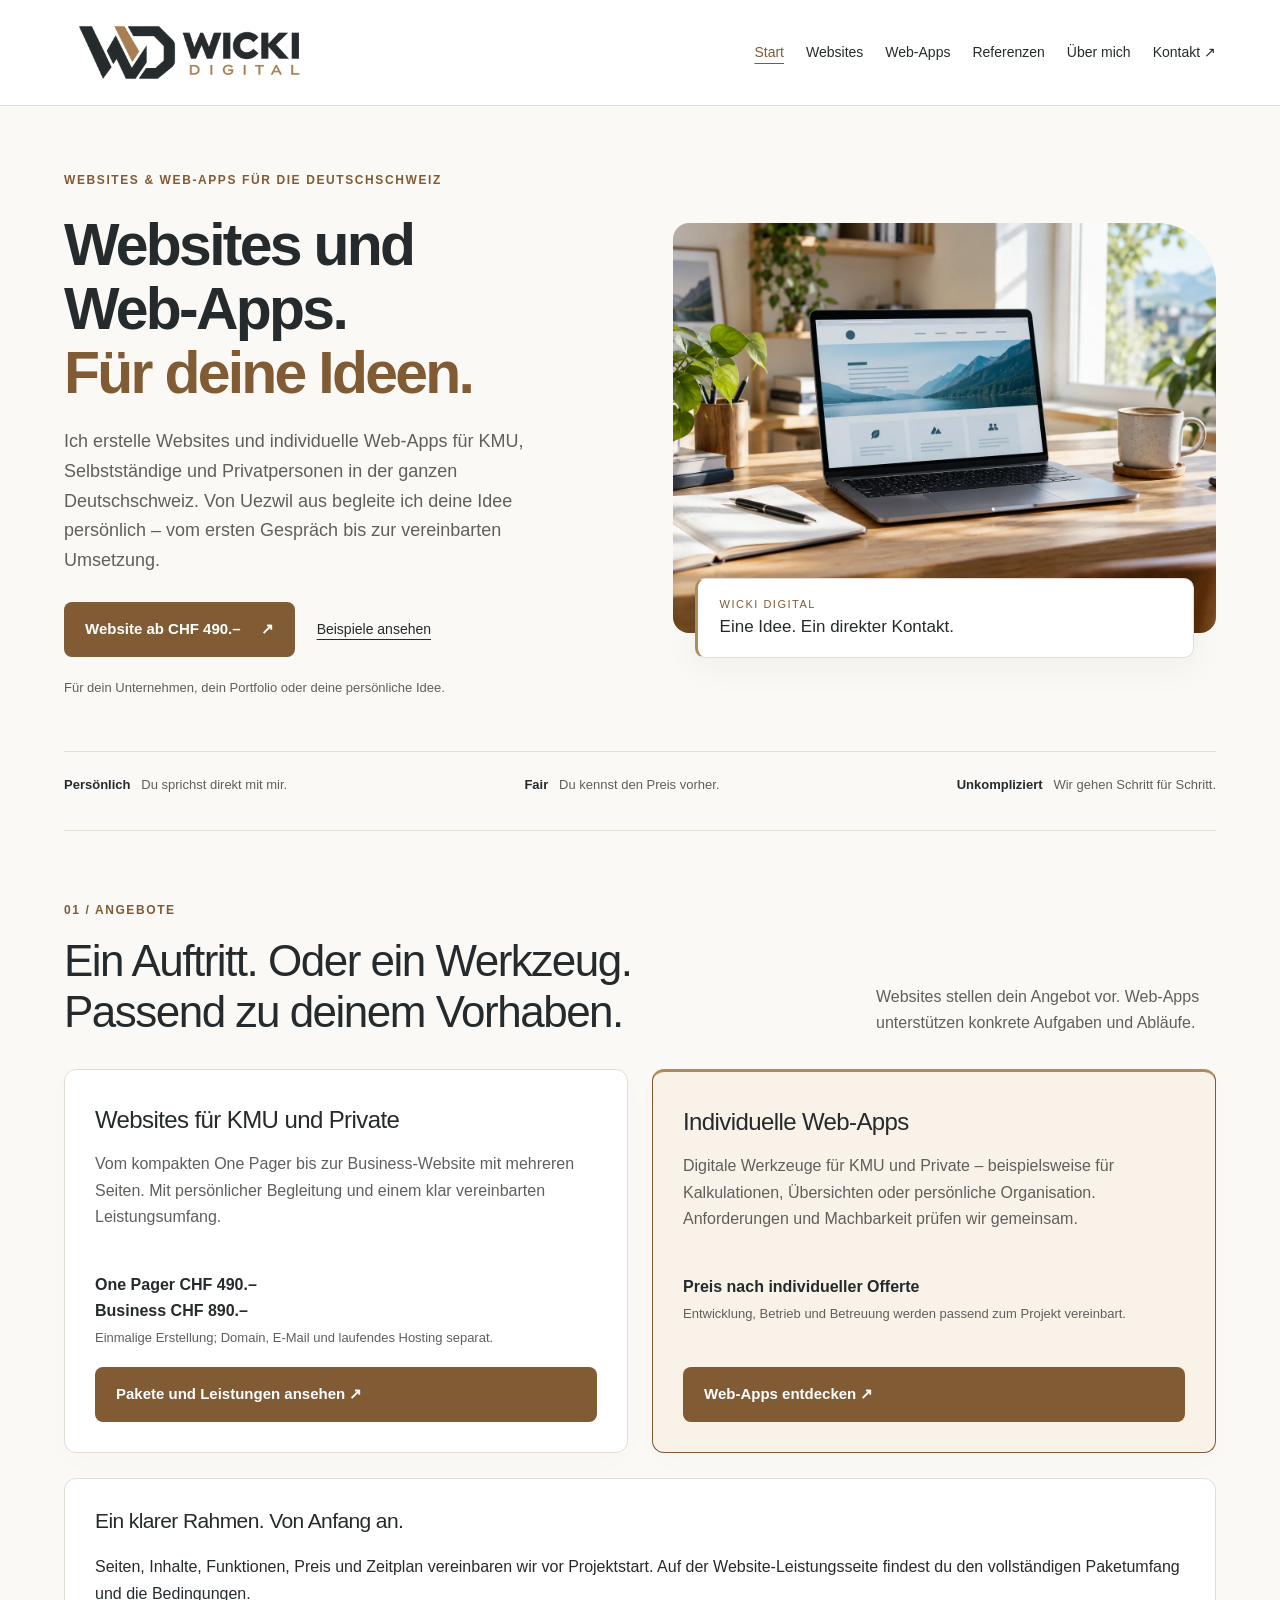
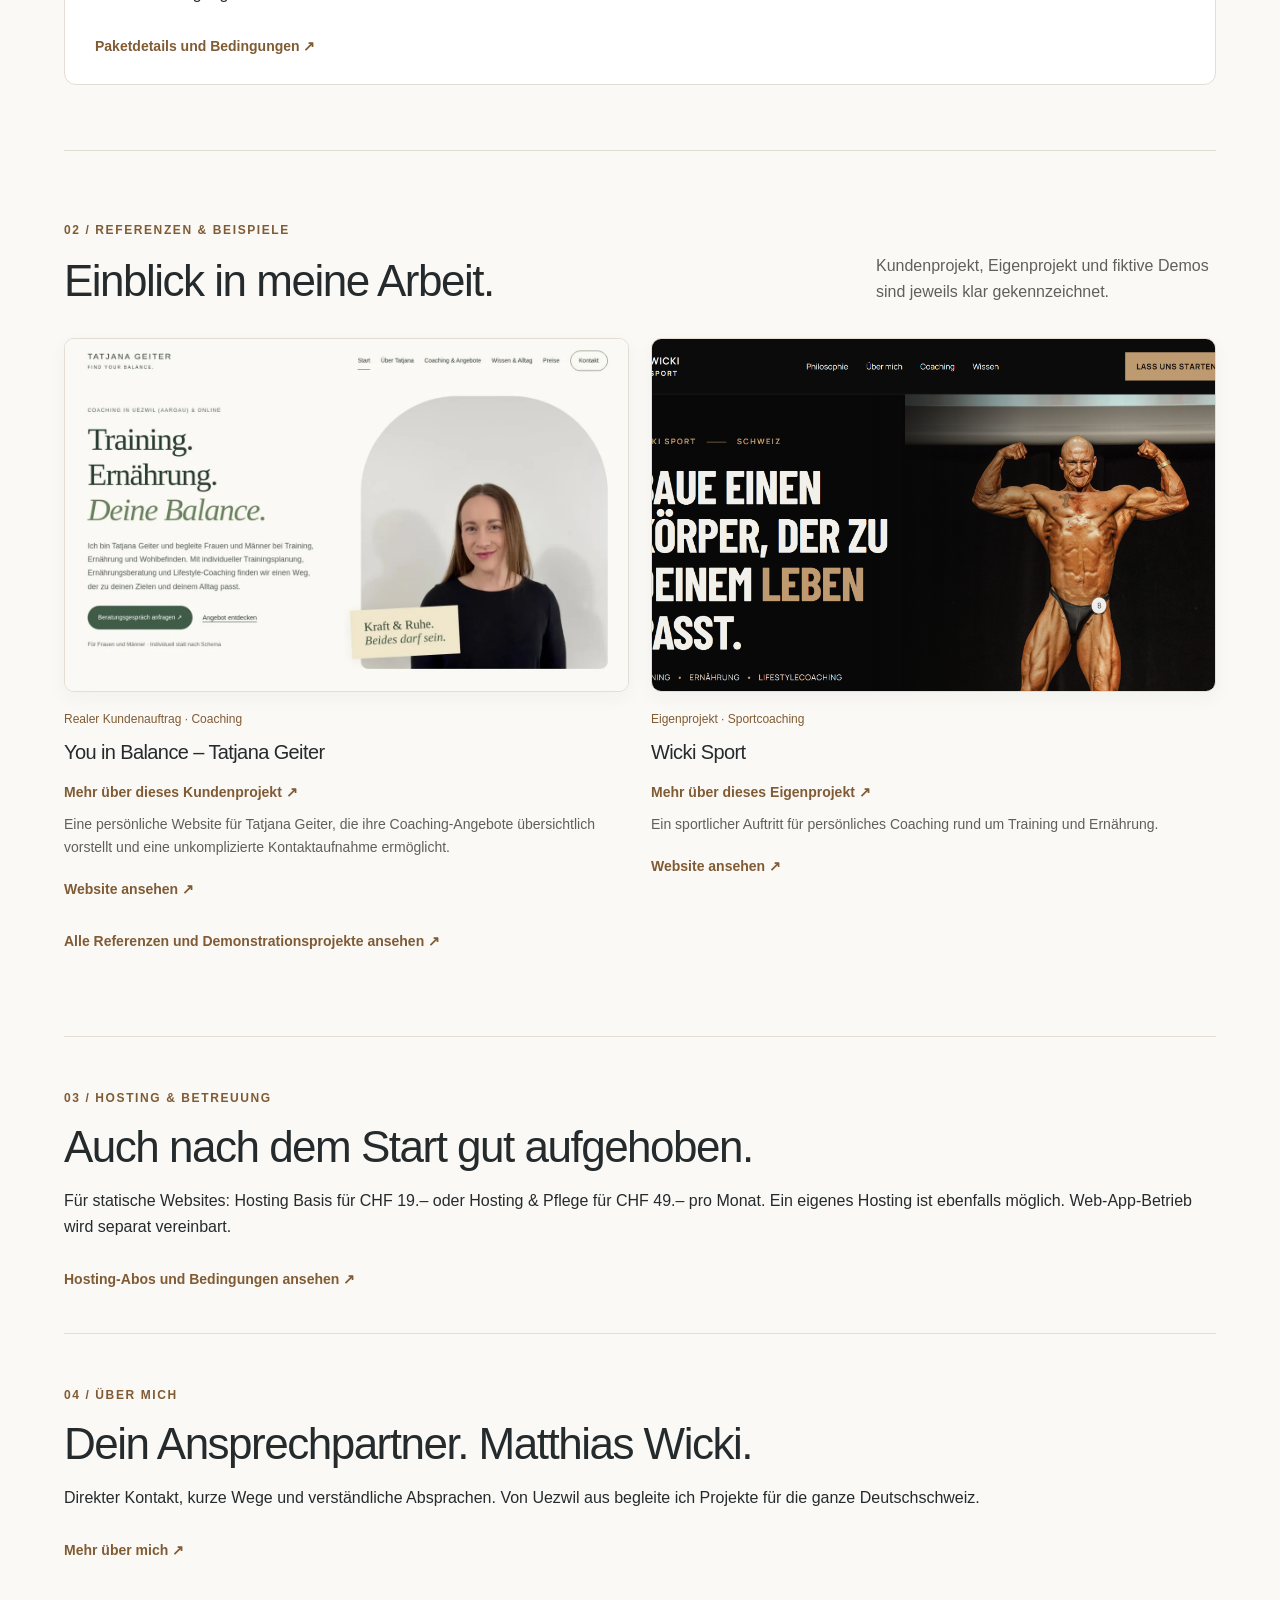
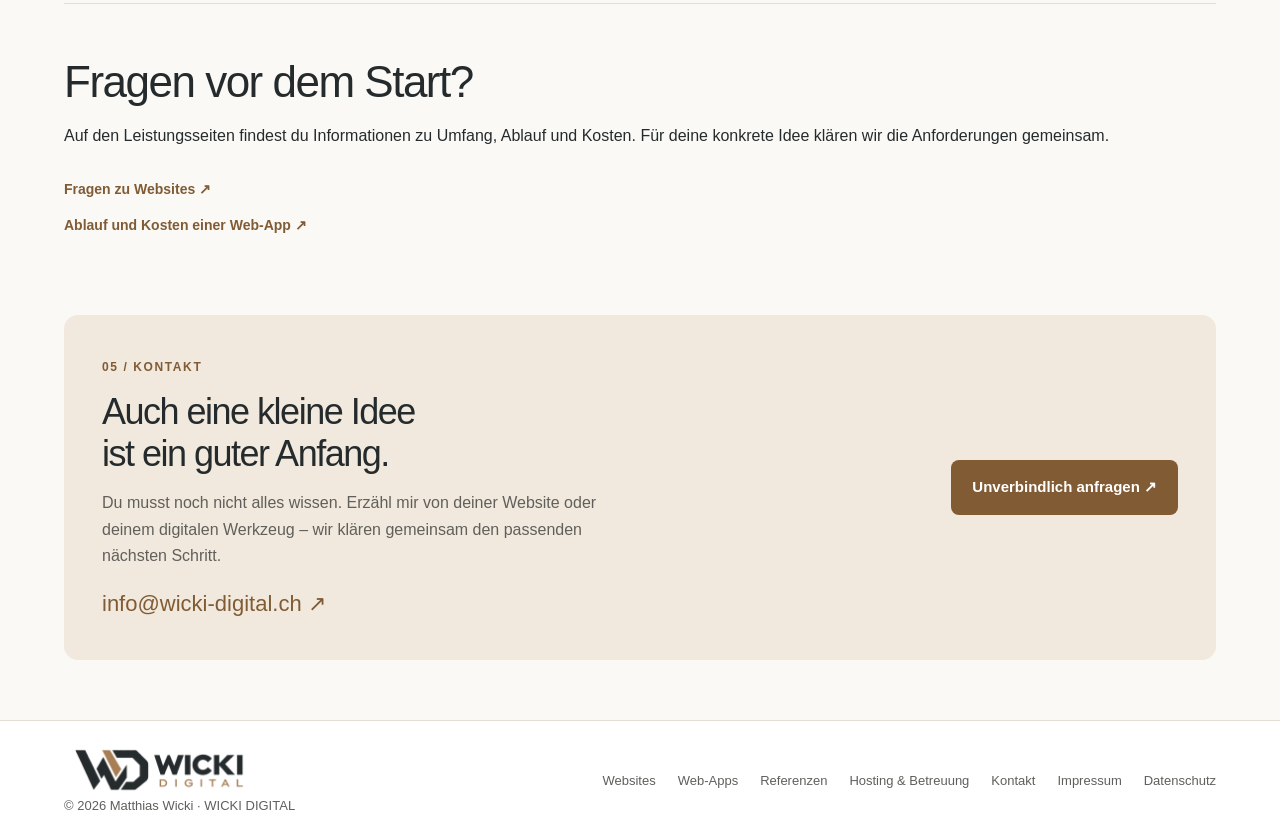
==== commit ab240818: "Baue mehrseitige Business-Website mit individuellem Web-App-Angebot" ====
--- a/index.html
+++ b/index.html
@@ -1,60 +1,2 @@
 <!doctype html>
-<html lang="de-CH"><head>
-  <meta charset="UTF-8">
-  <meta name="viewport" content="width=device-width,initial-scale=1">
-  <meta name="description" content="Websites für KMU und Privatpersonen in der Deutschschweiz. Persönliche Betreuung, One Pager ab CHF 490.– und individuelle Lösungen auf Anfrage.">
-  <meta name="theme-color" content="#faf9f6">
-  <title>Websites für KMU &amp; Private in der Deutschschweiz | WICKI DIGITAL</title>
-  <link rel="canonical" href="https://wicki-digital.ch/">
-  <meta property="og:type" content="website">
-  <meta property="og:locale" content="de_CH">
-  <meta property="og:site_name" content="WICKI DIGITAL">
-  <meta property="og:title" content="Websites für KMU &amp; Private in der Deutschschweiz | WICKI DIGITAL">
-  <meta property="og:description" content="Websites für KMU und Privatpersonen in der Deutschschweiz. Persönliche Betreuung, One Pager ab CHF 490.– und individuelle Lösungen auf Anfrage.">
-  <meta property="og:url" content="https://wicki-digital.ch/">
-  <meta property="og:image" content="https://wicki-digital.ch/workspace.webp">
-  <meta property="og:image:alt" content="Heller Arbeitsplatz mit Laptop und Notizbuch">
-  <meta name="twitter:card" content="summary_large_image">
-  <meta name="twitter:title" content="Websites für KMU &amp; Private in der Deutschschweiz | WICKI DIGITAL">
-  <meta name="twitter:description" content="Websites für KMU und Privatpersonen in der Deutschschweiz. Persönliche Betreuung, One Pager ab CHF 490.– und individuelle Lösungen auf Anfrage.">
-  <meta name="twitter:image" content="https://wicki-digital.ch/workspace.webp">
-  <meta name="twitter:image:alt" content="Heller Arbeitsplatz mit Laptop und Notizbuch">
-  <link rel="icon" type="image/svg+xml" href="data:image/svg+xml,%3Csvg xmlns='http://www.w3.org/2000/svg' viewBox='0 0 64 64'%3E%3Crect width='64' height='64' rx='14' fill='%23805b34'/%3E%3Cpath d='m10 19 9 28 13-21 13 21 9-28' fill='none' stroke='%23ffffff' stroke-width='6'/%3E%3C/svg%3E">
-  <script type="application/ld+json">
-  {
-    "@context": "https://schema.org",
-    "@graph": [
-      {
-        "@type": "Organization",
-        "@id": "https://wicki-digital.ch/#organization",
-        "name": "WICKI DIGITAL",
-        "url": "https://wicki-digital.ch/",
-        "email": "info@wicki-digital.ch",
-        "address": {
-          "@type": "PostalAddress",
-          "streetAddress": "Bodenacker 24",
-          "postalCode": "5619",
-          "addressLocality": "Uezwil",
-          "addressCountry": "CH"
-        }
-      },
-      {
-        "@type": "WebSite",
-        "@id": "https://wicki-digital.ch/#website",
-        "url": "https://wicki-digital.ch/",
-        "name": "WICKI DIGITAL",
-        "inLanguage": "de-CH",
-        "publisher": {
-          "@id": "https://wicki-digital.ch/#organization"
-        }
-      }
-    ]
-  }
-  </script>
-<style>
-:root{--bg:#faf9f6;--panel:#fff;--line:#e3ddd4;--lime:#805b34;--muted:#605f5b;--white:#252b2d;--soft:#f1e9dd;--blue:#f3eee6}*{box-sizing:border-box}html{scroll-behavior:smooth;scroll-padding-top:35px}body{margin:0;background:var(--bg);color:var(--white);font-family:Arial,Helvetica,sans-serif;font-size:16px;line-height:1.65}a{color:inherit;text-decoration:none}button{font:inherit}a:focus-visible,summary:focus-visible{outline:3px solid #805b34;outline-offset:5px}.wrap{max-width:1240px;margin:auto;padding:0 44px}header{background:white;border-bottom:1px solid var(--line)}nav{min-height:92px;display:flex;align-items:center;justify-content:space-between;gap:25px}.brand{display:flex;align-items:center;gap:12px;font-size:18px;font-weight:800;letter-spacing:-.5px}.brand span:last-child{font-weight:400;color:var(--muted)}.mark{background:var(--lime);color:white;width:37px;height:37px;display:grid;place-items:center;border-radius:10px;font-weight:900}.links{display:flex;align-items:center;gap:26px;font-size:14px}.links a:hover{color:var(--lime)}.nav-tag{padding:9px 17px;border:1px solid var(--line);border-radius:8px}.hero{padding:65px 0 35px}.hero-grid{display:grid;grid-template-columns:1.05fr 1fr;align-items:center;gap:38px}.eyebrow,.number{font-size:12px;letter-spacing:1.6px;font-weight:700;color:var(--lime);text-transform:uppercase}h1{font-size:clamp(40px,4.6vw,61px);line-height:1.09;letter-spacing:-2.7px;font-weight:600;margin:22px 0}h1 em{font-style:normal;color:var(--lime)}.hero-intro{font-size:18px;color:var(--muted);max-width:465px}.hero-actions{display:flex;align-items:center;gap:22px;flex-wrap:wrap;margin-top:26px}.button{display:inline-flex;align-items:center;justify-content:space-between;gap:20px;border:1px solid transparent;background:var(--lime);color:white;border-radius:8px;padding:14px 20px;font-weight:600;font-size:15px;transition:background .2s,transform .2s}.button:hover{background:#654625;transform:translateY(-2px)}.outline{background:white;border-color:#bca487;color:var(--lime)}.outline:hover{background:var(--soft)}.quiet-link{font-size:14px;text-decoration:underline;text-underline-offset:5px}.hero-small{font-size:13px;color:var(--muted);margin-top:20px}figure{margin:0}.hero-photo{position:relative;padding-bottom:25px}.hero-photo img{width:100%;height:410px;object-fit:cover;border-radius:16px 60px 16px 16px;display:block}.hero-photo figcaption{background:white;border:1px solid var(--line);padding:16px 22px;border-radius:10px;position:absolute;bottom:0;left:22px;right:22px;box-shadow:0 10px 35px #252b2d0c}.hero-photo figcaption span{font-size:11px;color:var(--lime);letter-spacing:1.5px;display:block}.hero-photo figcaption strong{font-size:17px;font-weight:500}.strip{display:flex;justify-content:space-between;gap:20px;border-top:1px solid var(--line);margin-top:40px;padding:22px 0 0;font-size:13px;color:var(--muted)}.strip b{color:var(--white)}.approach{margin:20px 0 70px;padding:36px;background:var(--blue);border-radius:14px}.approach h2{font-size:30px}.steps{display:grid;grid-template-columns:repeat(3,1fr);gap:30px;margin-top:32px}.steps article>span{display:block;color:var(--lime);font-size:13px;margin-bottom:10px}.steps h3{font-size:18px;font-weight:600;letter-spacing:-.3px}.steps p{font-size:15px;color:var(--muted);margin:8px 0 0}.section{padding:65px 0;border-top:1px solid var(--line)}.section-head{display:flex;justify-content:space-between;align-items:end;gap:35px;margin-bottom:32px}h2{font-size:clamp(30px,3.6vw,44px);letter-spacing:-1.5px;line-height:1.16;font-weight:500;margin:12px 0 0}.section-head p{color:var(--muted);max-width:340px;margin:0}.prices{display:grid;grid-template-columns:1fr 1fr;gap:24px}.price-card{display:flex;flex-direction:column;background:white;border:1px solid var(--line);border-radius:12px;padding:30px;box-shadow:0 8px 30px #252b2d04}.highlight{border:1px solid var(--lime);background:#f8f2e9}.package-label{display:flex;justify-content:space-between;gap:12px;align-items:center;flex-wrap:wrap}h3{font-size:24px;font-weight:500;letter-spacing:-.6px;margin:0}.tag{font-size:12px;color:#795630;background:#eee3d3;padding:5px 10px;border-radius:20px}.description{color:var(--muted);margin:12px 0 25px}.price{display:flex;align-items:baseline;gap:10px;margin-bottom:25px}.price small{font-size:15px;color:var(--muted)}.price strong{font-size:60px;line-height:1;letter-spacing:-3px;font-weight:500}.once{margin-left:auto;font-size:13px;color:var(--muted)}ul{padding:22px 0 0;margin:0 0 24px;list-style:none;border-top:1px solid var(--line)}li{padding:6px 0;font-size:15px}li:before{content:'✓';padding-right:11px;color:var(--lime)}.price-card .button{margin-top:auto}.note{color:var(--muted);font-size:13px;line-height:1.65;margin:18px 0}.scope{margin-top:25px;padding:25px 30px;border:1px solid var(--line);border-radius:12px;background:white}.scope h3{font-size:21px;margin-bottom:8px}details{border-bottom:1px solid var(--line);padding:16px 0}summary{cursor:pointer;font-size:16px}details p{color:var(--muted);font-size:15px;max-width:900px}.demos{display:grid;grid-template-columns:repeat(2,1fr);gap:22px}.demo{min-width:0}.preview{display:block;border:1px solid var(--line);border-radius:10px;overflow:hidden;background:white;box-shadow:0 6px 20px #252b2d0a}.preview:hover{border-color:var(--lime)}.preview img{width:100%;height:auto;aspect-ratio:1.6;object-fit:cover;display:block}.project-type{font-size:12px!important;color:var(--lime)!important;margin-top:18px!important}.demo-title h3{font-size:20px}.demo p{color:var(--muted);font-size:14px;margin:7px 0}.demo-link{font-size:14px;display:inline-block;margin-top:12px;color:var(--lime);font-weight:600}.hosting-terms{padding:24px 0 0}.hosting-terms>p{font-size:14px;color:var(--muted)}.hosting-terms strong{color:var(--white);font-size:16px}.hosting-prices .price strong{font-size:54px}.about-grid{display:grid;grid-template-columns:.9fr 1.1fr;gap:42px;align-items:start}.collab-photo img{width:100%;height:330px;object-fit:cover;display:block;border-radius:12px}.collab-photo figcaption{font-size:12px;color:var(--muted);margin-top:10px}.bio p{margin:0 0 17px;color:var(--muted)}.closing{background:var(--soft);border:0;border-radius:14px;padding:38px;margin:20px 0 60px;display:flex;justify-content:space-between;gap:30px;align-items:center}.closing h2{font-size:36px}.closing p{color:var(--muted);max-width:540px}.email{color:var(--lime);font-size:22px;overflow-wrap:anywhere}.closing>.button{flex-shrink:0}footer{background:white;border-top:1px solid var(--line)}.footer-inner{padding-top:24px;padding-bottom:24px;display:flex;justify-content:space-between;gap:22px;font-size:13px;color:var(--muted)}.footer-links{display:flex;gap:22px;flex-wrap:wrap}.legal{max-width:850px;padding-top:50px;padding-bottom:60px}.legal h1{font-size:44px}.legal h2{font-size:24px;margin-top:32px}.legal p{color:var(--muted)}.legal a{color:var(--lime);text-decoration:underline}.draft{background:var(--soft);border-left:3px solid var(--lime);padding:18px}.arrow{font-size:20px}@media(max-width:950px){.hero-grid{gap:25px}.hero-photo img{height:360px}.strip{flex-wrap:wrap}.closing{align-items:start;flex-direction:column}.about-grid{gap:28px}.hero-actions{gap:15px}}@media(max-width:700px){.wrap{padding:0 22px}nav{padding-top:17px!important;padding-bottom:17px!important;min-height:85px;gap:16px;flex-wrap:wrap}.brand{font-size:16px}.links{gap:20px;width:100%;justify-content:space-between;font-size:13px}.nav-tag{padding:0;border:0}.hero{padding-top:35px}.hero-grid{grid-template-columns:1fr;gap:28px}h1{font-size:clamp(39px,9vw,60px);letter-spacing:-1.8px}.hero-intro{font-size:17px}.hero-photo img{height:300px;border-radius:12px 40px 12px 12px}.hero-photo figcaption{left:15px;right:15px}.strip{gap:8px;flex-direction:column;margin-top:28px;font-size:13px}.approach{padding:25px;margin-bottom:45px}.approach h2{font-size:28px}.steps{grid-template-columns:1fr;gap:24px}.steps article>span{margin-bottom:3px}.section{padding:45px 0}.section-head{align-items:start;flex-direction:column;gap:16px}.section-head p{font-size:15px}.prices,.demos,.about-grid{grid-template-columns:1fr}.price-card{padding:24px}.price strong{font-size:54px}.scope{padding:20px}.scope h3{font-size:20px}.demos{gap:30px}.about-grid{gap:24px}.collab-photo img{height:270px}.closing{padding:26px;margin-bottom:40px}.closing h2{font-size:30px}.closing>.button{width:100%;justify-content:center}.footer-inner{flex-direction:column;gap:14px}.legal{padding-top:35px;padding-bottom:40px}.legal h1{font-size:38px}}@media(prefers-reduced-motion:reduce){html{scroll-behavior:auto}.button{transition:none}}
-nav{min-height:105px}.brand-logo{display:block;width:250px;height:65px;object-fit:cover;object-position:center}.footer-logo{width:190px;height:50px;object-fit:cover;display:block}.footer-inner{align-items:center}.hero-photo figcaption{border-left:3px solid #b18a59}.price-card.highlight{border-top:3px solid #b18a59}.hero-photo figcaption span{color:#805b34}@media(max-width:700px){.brand-logo{width:220px;height:58px}nav{min-height:100px}.footer-inner{align-items:flex-start}} .portrait-photo img{display:block;width:100%;height:auto;border-radius:12px}.portrait-photo figcaption{font-size:13px;color:var(--muted);margin-top:10px}.personal-note{display:grid;grid-template-columns:1fr 155px;gap:22px;align-items:center;background:var(--soft);padding:22px;border-radius:12px;margin-top:25px}.personal-note .number{font-size:11px;letter-spacing:1px}.personal-note h3{font-size:22px;margin:8px 0 10px}.personal-note p{font-size:14px;margin:0}.personal-note img{display:block;width:100%;height:auto;border-radius:9px}.links{gap:22px}@media(max-width:700px){.links{gap:10px;flex-wrap:wrap;justify-content:flex-start}.links a{padding:5px 6px}.portrait-photo{max-width:430px;width:100%;margin:auto}.personal-note{grid-template-columns:1fr 120px;gap:16px;padding:18px}}@media(max-width:390px){.personal-note{grid-template-columns:1fr}.personal-note figure{max-width:210px}}
-</style></head><body><header><nav class="wrap" aria-label="Hauptnavigation"><a class="brand" href="#" aria-label="WICKI DIGITAL Startseite"><img class="brand-logo" src="wicki-digital-logo.png" alt="WICKI DIGITAL" width="250" height="65"></a><div class="links"><a href="#angebote">Angebote</a><a href="#demos">Beispiele</a><a href="#hosting">Hosting</a><a href="#ueber-mich">Vorstellung</a><a class="nav-tag" href="#kontakt">Kontakt ↗</a></div></nav></header><main><div class="wrap"><section class="hero"><div class="hero-grid"><div class="hero-copy"><div class="eyebrow">Webdesign für die ganze Deutschschweiz</div><h1>Websites für KMU<br><em>und Privatpersonen.</em></h1><p class="hero-intro">Ich erstelle Websites für KMU, Selbstständige und Privatpersonen in der ganzen Deutschschweiz. Von Uezwil aus begleite ich dein Projekt persönlich – vom ersten Gespräch bis zur fertigen Website.</p><div class="hero-actions"><a class="button" href="#angebote">Website ab CHF 490.– <span aria-hidden="true">↗</span></a><a class="quiet-link" href="#demos">Beispiele ansehen</a></div><p class="hero-small">Für dein Unternehmen, dein Portfolio oder deine persönliche Idee.</p></div><figure class="hero-photo"><img src="workspace.webp" width="1536" height="1024" alt="Heller Arbeitsplatz mit Laptop und Notizbuch – Symbolbild für Webdesign" fetchpriority="high"><figcaption><span>WICKI DIGITAL</span><strong>Eine Idee. Ein direkter Kontakt.</strong></figcaption></figure></div><div class="strip"><span><b>Persönlich</b> &nbsp; Du sprichst direkt mit mir.</span><span><b>Fair</b> &nbsp; Du kennst den Preis vorher.</span><span><b>Unkompliziert</b> &nbsp; Wir gehen Schritt für Schritt.</span></div></section>
-<section class="approach"><div><span class="number">GUT ZUSAMMENARBEITEN</span><h2>Du kennst dein Geschäft.<br>Ich kümmere mich um die Website.</h2></div><div class="steps"><article><span>01</span><h3>Wir sprechen darüber.</h3><p>Du erzählst mir von deinem Angebot. Gemeinsam klären wir, was deine Website wirklich braucht.</p></article><article><span>02</span><h3>Du weisst, was du bekommst.</h3><p>Umfang und Preis halten wir schriftlich fest. Zusätzliche Arbeiten gibt es nur nach Absprache.</p></article><article><span>03</span><h3>Wir machen sie startklar.</h3><p>Du siehst den Entwurf, gibst gebündelt Rückmeldung und wir bringen deine Website online.</p></article></div></section><section class="section" id="angebote"><div class="section-head"><div><span class="number">01 / ANGEBOTE</span><h2>Klein starten.<br>Professionell auftreten.</h2></div><p>Zwei übersichtliche Pakete für deinen Einstieg ins Web. Passend zu deinem Unternehmen.</p></div><div class="prices"><article class="price-card"><div class="package-label"><h3>One Pager</h3><span class="tag">Der kompakte Einstieg</span></div><p class="description">Für ein klares Angebot auf einer einzigen Seite.</p><div class="price"><small>CHF</small><strong>490.–</strong><span class="once">einmalig</span></div><ul><li>1 Seite mit bis zu 5 Inhaltsabschnitten</li><li>Bis zu 800 Wörter und 6 gelieferte Bilder</li><li>1 Gestaltungsvorschlag in deinen Markenfarben</li><li>1 gebündelte Korrekturrunde</li><li>Mobiloptimierung & grundlegende Seitentitel</li><li>E-Mail-, Telefon- und externe Kontaktlinks</li></ul><a class="button outline" href="mailto:info@wicki-digital.ch?subject=Anfrage%20One%20Pager">One Pager anfragen <span aria-hidden="true">↗</span></a></article><article class="price-card highlight"><div class="package-label"><h3>Business</h3><span class="tag">Mehr Platz für dein Unternehmen</span></div><p class="description">Für mehrere Leistungen und eine übersichtliche Navigation.</p><div class="price"><small>CHF</small><strong>890.–</strong><span class="once">einmalig</span></div><ul><li>Bis zu 5 Seiten inklusive Startseite</li><li>Bis zu 5 Inhaltsabschnitte pro Seite</li><li>Insgesamt bis zu 2’000 Wörter und 15 Bilder</li><li>1 einheitlicher Gestaltungsvorschlag</li><li>2 gebündelte Korrekturrunden</li><li>Mobiloptimierung, Seitentitel & Kontaktlinks</li></ul><a class="button" href="mailto:info@wicki-digital.ch?subject=Anfrage%20Business-Website">Business anfragen <span aria-hidden="true">↗</span></a></article></div>
-<div class="scope"><h3>Eine Website, die zu deinem Vorhaben passt.</h3><p><a class="demo-link" href="websites-fuer-kmu.html">Websites für KMU und Selbstständige ↗</a><br><a class="demo-link" href="websites-fuer-privatpersonen.html">Websites für Privatpersonen ↗</a></p><p class="note">Ob Firmenauftritt oder persönliches Projekt: Hier findest du passende Beispiele, den Ablauf und Antworten auf häufige Fragen.</p></div><div class="scope" id="individuelle-loesungen"><h3>Grössere Website oder eine andere digitale Idee?</h3><p>Auch umfangreichere Websites und weitere digitale Lösungen sind auf Anfrage möglich. Erzähl mir, was du vorhast – gemeinsam klären wir deine Anforderungen und prüfen, welche Umsetzung sinnvoll und machbar ist.</p><p class="note">Umfang, Kosten und Zeitplan werden individuell offeriert. Diese Leistungen sind nicht in den Einstiegspaketen enthalten.</p><a class="button outline" href="mailto:info@wicki-digital.ch?subject=Anfrage%20individuelle%20digitale%20L%C3%B6sung">Individuelles Projekt anfragen <span aria-hidden="true">↗</span></a></div>
-<div class="scope" id="umfang"><h3>Ein klarer Rahmen. Von Anfang an.</h3><details><summary>Das ist bei beiden Paketen dabei</summary><p>Eine statische Website in deutscher Sprache, ein Startgespräch bis 30 Minuten, Einbau deiner Inhalte, einfache Bildkomprimierung und Prüfung von Navigation, Links und mobiler Darstellung. Zusätzlich sind bis zu zwei reine Textseiten für dein fertig geliefertes Impressum und deine Datenschutzerklärung enthalten; sie zählen nicht zum Seitenlimit.</p><p>Einmaliges Aufschalten auf einem vor Projektstart vereinbarten, geeigneten Hosting und Verbinden einer bestehenden Domain sind enthalten, sofern die nötigen Zugänge bereitstehen. Du erhältst die fertigen Website-Dateien.</p></details><details><summary>Inhalte und Korrekturrunden</summary><p>Du lieferst vor Projektbeginn die endgültigen Texte, dein Logo und Bilder mit den nötigen Nutzungsrechten, gesammelt und den Seiten zugeordnet. Texterstellung, Übersetzungen, Fotografie, Bildrecherche, Logoentwicklung und rechtliche Prüfung gehören nicht zum Paket.</p><p>Eine Korrekturrunde ist eine einzige gesammelte Liste mit bis zu 10 kleineren Anpassungen an gelieferten Texten, Bildauswahl, Farben oder Abständen innerhalb des vereinbarten Entwurfs. Neue Seiten, neue Abschnitte, neue Funktionen oder ein neues Gestaltungskonzept zählen als Zusatzauftrag. Fehler gegenüber dem vereinbarten Umfang behebe ich unabhängig von den Korrekturrunden.</p></details><details><summary>Domain, Hosting und spätere Änderungen</summary><p>CHF 490.– bzw. CHF 890.– sind die einmaligen Erstellungspreise für den beschriebenen Umfang. Die laufenden Kosten sind nicht im Erstellungspreis enthalten. Für das Hosting wählst du entweder eines der freiwilligen WICKI-DIGITAL-Abos oder ein eigenes geeignetes Hosting, das du direkt beim Anbieter bezahlst. Domainregistrierung und -verlängerung, E-Mail-Postfächer und kostenpflichtige Lizenzen bleiben in beiden Fällen separat. Deine Domain bleibt auf deinen Namen registriert.</p><p>Nach der Abnahme gelten die Leistungen deines ausdrücklich gewählten Hosting-Abos. Ohne Pflege-Abo sind Inhaltsänderungen separat; zusätzliche Seiten, Anbieterwechsel und technische Erweiterungen werden immer gesondert offeriert. Zusatzarbeiten starten erst nach deiner schriftlichen Zustimmung. Ein Abo wird nur auf deinen ausdrücklichen Wunsch abgeschlossen.</p></details><details><summary>Welche Funktionen gehören nicht zum Einstiegspaket?</summary><p>Online-Shops, Zahlungen, eigene Buchungssysteme, Benutzerkonten, Datenbanken, Blogs mit Redaktionssystem, Mehrsprachigkeit, Newsletter, Tracking und serverseitig versendete Kontaktformulare sind nicht enthalten. Ein Link zu einem vorhandenen Buchungsdienst ist möglich; dessen Einrichtung und Gebühren sind separat. Bestehende Websites oder Postfächer umzuziehen ist ebenfalls nicht enthalten.</p></details><p class="note">Die schriftliche Offerte hält Seiten, Inhalte, Umfang und Preis vor Projektstart fest. Eine E-Mail-Anfrage ist noch keine Bestellung.</p></div></section><section class="section" id="demos"><div class="section-head"><div><span class="number">02 / REFERENZEN &amp; BEISPIELE</span><h2>Websites und Projekte<br>aus meiner Arbeit.</h2></div><p>Ein Kundenprojekt, ein Eigenprojekt und zwei fiktive Demos. Entdecke unterschiedliche Auftritte und Gestaltungsmöglichkeiten.</p></div><div class="demos"><article class="demo"><a class="preview" href="https://youinbalance.ch/" target="_blank" rel="noopener noreferrer" aria-label="You in Balance – Tatjana Geiter in neuem Tab öffnen"><img src="you-in-balance.webp" alt="Vorschau der Website You in Balance von Tatjana Geiter" width="1280" height="800" loading="lazy"></a><p class="project-type">Realer Kundenauftrag · Coaching</p><div class="demo-title"><h3>You in Balance – Tatjana Geiter</h3></div><a class="demo-link" href="referenz-you-in-balance.html">Mehr über dieses Kundenprojekt ↗</a><p>Eine persönliche Website für Tatjana Geiter, die ihre Coaching-Angebote übersichtlich vorstellt und eine unkomplizierte Kontaktaufnahme ermöglicht.</p><a class="demo-link" href="https://youinbalance.ch/" target="_blank" rel="noopener noreferrer">Website ansehen ↗</a></article><article class="demo"><a class="preview" href="https://wickisport.ch/" target="_blank" rel="noopener noreferrer" aria-label="Wicki Sport in neuem Tab öffnen"><img src="wicki-sport.png" alt="Vorschau der Website Wicki Sport" width="1651" height="1032" loading="lazy"></a><p class="project-type">Eigenprojekt · Sportcoaching</p><div class="demo-title"><h3>Wicki Sport</h3></div><a class="demo-link" href="referenz-wicki-sport.html">Mehr über dieses Eigenprojekt ↗</a><p>Ein sportlicher Auftritt für persönliches Coaching rund um Training und Ernährung.</p><a class="demo-link" href="https://wickisport.ch/" target="_blank" rel="noopener noreferrer">Website ansehen ↗</a></article><article class="demo"><a class="preview" href="https://leise-massage-wohlen-demo.wicki95.chatgpt.site" target="_blank" rel="noopener noreferrer" aria-label="leise Massage – Demo in neuem Tab öffnen"><img src="massage.jpg" alt="Vorschau der Startseite von leise Massage" width="1200" height="750" loading="lazy"></a><p class="project-type">Fiktive Demo · Massagestudio</p><div class="demo-title"><h3>leise Massage</h3></div><p>Ein ruhiger One Pager mit Angeboten, Preisen und Einblicken ins Studio.</p><a class="demo-link" href="https://leise-massage-wohlen-demo.wicki95.chatgpt.site" target="_blank" rel="noopener noreferrer">Website ansehen ↗</a></article><article class="demo"><a class="preview" href="https://gruenwerk-gartenpflege-demo.wicki95.chatgpt.site" target="_blank" rel="noopener noreferrer" aria-label="grünwerk Gartenpflege – Demo in neuem Tab öffnen"><img src="garten.jpg" alt="Vorschau der Startseite von grünwerk Gartenpflege" width="1200" height="750" loading="lazy"></a><p class="project-type">Fiktive Demo · Gartenpflege</p><div class="demo-title"><h3>grünwerk Gartenpflege</h3></div><p>Ein Auftritt mit mehreren Seiten für Leistungen, Team und Beispielarbeiten.</p><a class="demo-link" href="https://gruenwerk-gartenpflege-demo.wicki95.chatgpt.site" target="_blank" rel="noopener noreferrer">Website ansehen ↗</a></article></div><p class="note">You in Balance ist ein realer Kundenauftrag. Wicki Sport ist mein Eigenprojekt. leise Massage und grünwerk Gartenpflege sind fiktive Demonstrationsprojekte und zeigen weitere Gestaltungsmöglichkeiten. Einzelne Beispiele enthalten mehr Inhalte oder Seiten als die Einstiegspakete; verbindlich ist der oben beschriebene Paketumfang. Zum Öffnen der Demos kann aktuell eine Zugriffsfreigabe erforderlich sein.</p></section><section class="section" id="hosting"><div class="section-head"><div><span class="number">03 / HOSTING & BETREUUNG</span><h2>Auch nach dem Start<br>gut aufgehoben.</h2></div><p>Du entscheidest: Hosting selbst organisieren oder mir die Betreuung deiner Website überlassen.</p></div><div class="prices hosting-prices"><article class="price-card"><div class="package-label"><h3>Hosting Basis</h3><span class="tag">Einfach online bleiben</span></div><p class="description">Für Websites, deren Inhalte selten ändern.</p><div class="price"><small>CHF</small><strong>19.–</strong><span class="once">pro Monat</span></div><ul><li>Hosting für 1 statische Website, bis 1 GB</li><li>SSL-Zertifikat für eine HTTPS-Verbindung</li><li>Verbindung mit deiner bestehenden Domain</li><li>Monatlicher Check von Aufrufbarkeit und HTTPS</li><li>Sicherung der Website-Dateien nach eigenen Änderungen</li><li>Kontakt zum Hostinganbieter bei Störungen</li></ul><p class="note">Inhaltsänderungen sind separat. Domain und E-Mail sind nicht enthalten.</p><a class="button outline" href="mailto:info@wicki-digital.ch?subject=Anfrage%20Hosting%20Basis">Hosting Basis anfragen ↗</a></article><article class="price-card highlight"><div class="package-label"><h3>Hosting & Pflege</h3><span class="tag">Für kleine Anpassungen</span></div><p class="description">Wenn Öffnungszeiten, Preise oder Bilder gelegentlich ändern.</p><div class="price"><small>CHF</small><strong>49.–</strong><span class="once">pro Monat</span></div><ul><li>Alle Leistungen von Hosting Basis</li><li>30 Minuten Inhaltsanpassungen pro Monat</li><li>Gelieferte Texte, Preise oder Bilder austauschen</li><li>Prüfung und Veröffentlichung der Änderungen</li><li>Eine gebündelte Änderungsliste pro Monat</li><li>Mehr Aufwand nur nach bestätigter Offerte</li></ul><p class="note">Ungenutzte Minuten verfallen am Monatsende. Domain und E-Mail sind nicht enthalten.</p><a class="button" href="mailto:info@wicki-digital.ch?subject=Anfrage%20Hosting%20und%20Pflege">Hosting & Pflege anfragen ↗</a></article></div><div class="hosting-terms"><p><strong>Freiwillig. Monatlich kündbar. Deine Website bleibt deine.</strong><br>Monatliche Abrechnung ab Aufschaltung. Kündigung mit 30 Tagen Frist zum Monatsende per E-Mail. Die einmalige Erstellung für CHF 490.– oder CHF 890.– kommt separat hinzu.</p><details><summary>Leistungsumfang, Support und Übergabe</summary><p>Die Abos gelten für von WICKI DIGITAL erstellte statische Websites im One-Pager- oder Business-Umfang mit bis zu 5 Inhaltsseiten und 2 Rechtstextseiten. Das technische Hosting ist im Abopreis enthalten. Hostinganbieter und Datenstandorte werden vor Vertragsabschluss genannt. Ein eigenes Hosting ist als Alternative möglich; dann fallen die Gebühren direkt beim gewählten Anbieter an und es besteht kein WICKI-DIGITAL-Hosting-Abo.</p><p>Support erfolgt per E-Mail von Montag bis Freitag, ausgenommen Feiertage. Eine erste Rückmeldung erfolgt in der Regel innerhalb von 2 Arbeitstagen. Es gibt keinen 24-Stunden-Pikettdienst und keine garantierte Entstörungsfrist. Der monatliche Check ist keine dauernde Überwachung. Bei Störungen übernehme ich die Meldung und Abstimmung mit dem Hostinganbieter.</p><p>Gesichert werden die Website-Dateien bei der Aufschaltung und nach Änderungen durch WICKI DIGITAL. Die letzten 3 Stände werden aufbewahrt. Die Wiederherstellung eines vorhandenen Standes ist enthalten. Postfächer, Datenbanken und Änderungen durch Dritte sind nicht Teil dieser Sicherung.</p><p>Das Pflegekontingent gilt für kleine Anpassungen bestehender Inhalte samt Prüfung und Veröffentlichung. Neue Seiten, neue Funktionen, ein neues Design, Texterstellung, Bildrecherche und Betreuung externer Buchungsdienste gehören nicht dazu. Übersteigt eine Anfrage 30 Minuten, erhältst du vor der Umsetzung eine Offerte für den Zusatzaufwand.</p><p>Bei Vertragsende erhältst du die aktuellen Website-Dateien ohne Herausgabegebühr. Ein Umzug zu einem anderen Anbieter ist separat zu beauftragen. Ohne Anschlusslösung endet die Auslieferung über das Abo-Hosting zum Vertragsende. Deine separat registrierte Domain bleibt bei dir.</p></details></div></section><section class="section" id="ueber-mich"><div class="section-head"><div><span class="number">04 / VORSTELLUNG</span><h2>Dein Ansprechpartner.<br>Matthias Wicki.</h2></div><p>Direkter Kontakt, kurze Wege und ein verständliches Angebot.</p></div><div class="about-grid"><figure class="portrait-photo"><img src="matthias-polo.jpg" width="1122" height="1402" alt="Matthias Wicki im weissen Polo – dein Ansprechpartner bei WICKI DIGITAL" loading="lazy"><figcaption>Matthias Wicki · WICKI DIGITAL</figcaption></figure><div class="bio"><p>Ich bin Matthias Wicki und lebe im Raum Wohlen. IT begeistert mich seit meiner Kindheit. Auch privat beschäftige ich mich seit vielen Jahren mit Technik und digitalen Lösungen.</p><p>Mein beruflicher Weg begann mit einer Ausbildung zum Zimmermann. 2017 wechselte ich zur Polizei. Sorgfältiges Arbeiten, klare Absprachen und der direkte Kontakt mit Menschen sind mir wichtig – auch bei WICKI DIGITAL.</p><p>Mit WICKI DIGITAL mache ich meine Begeisterung für IT nun auch beruflich zum Thema. Nebenberuflich entwickle ich übersichtliche Websites für KMU und Privatpersonen in der ganzen Deutschschweiz, unterstützt durch moderne Werkzeuge und KI. Vom ersten Gespräch bis zur fertigen Website hast du mit mir einen persönlichen Ansprechpartner.</p><aside class="personal-note"><div><span class="number">AUCH ABSEITS DES BILDSCHIRMS</span><h3>Gerne in Bewegung.</h3><p>In meiner Freizeit treibe ich viel Sport und bin gerne draussen unterwegs. Zeit in den Bergen ist für mich ein schöner Ausgleich zum Berufsalltag.</p></div><figure><img src="matthias-wandern.jpg" width="1122" height="1402" alt="Matthias Wicki beim Wandern mit Blick auf See und Berge" loading="lazy"></figure></aside></div></div></section><section class="section" id="fragen"><div class="section-head"><div><span class="number">GUT ZU WISSEN</span><h2>Fragen vor dem Start.</h2></div></div><details><summary>Arbeitest du mit Kunden aus der ganzen Deutschschweiz?</summary><p>Ja. Mein Standort ist Uezwil im Aargau, mein Angebot richtet sich an KMU und Privatpersonen in der gesamten Deutschschweiz. Inhalte und Rückmeldungen können wir digital austauschen. Wie wir uns abstimmen, vereinbaren wir zu Beginn.</p></details><details><summary>Was kostet eine Website und was kommt laufend dazu?</summary><p>Der One Pager kostet einmalig CHF 490.–, das Business-Paket CHF 890.–. Domain und E-Mail sind separat. Für das Hosting kannst du ein eigenes Angebot wählen oder eines meiner Abos ab CHF 19.– pro Monat nutzen. Den genauen Umfang findest du unter <a class="demo-link" href="#umfang">Paketumfang</a>.</p></details><details><summary>Kann ich eine grössere Website oder andere digitale Lösung anfragen?</summary><p>Ja. Wir prüfen gemeinsam Anforderungen und Machbarkeit. Umfang, Preis, Zeitplan und eine passende Hosting-Lösung werden individuell vereinbart.</p></details><details><summary>Wie lange dauert die Erstellung?</summary><p>Den Zeitplan legen wir anhand des Umfangs und meiner Verfügbarkeit vor Projektbeginn fest. Fertige Texte und Bilder sowie gebündelte Rückmeldungen helfen, das Projekt zügig umzusetzen.</p></details></section><section class="section closing" id="kontakt"><div><span class="number">05 / KONTAKT</span><h2>Auch eine kleine Idee<br>ist ein guter Anfang.</h2><p>Du musst noch nicht alles wissen. Schreib mir kurz, was du anbietest – wir klären gemeinsam den passenden nächsten Schritt.</p><a class="email" href="mailto:info@wicki-digital.ch">info@wicki-digital.ch ↗</a></div><a class="button" href="mailto:info@wicki-digital.ch?subject=Website-Anfrage">Unverbindlich anfragen ↗</a></section></div></main><footer><div class="wrap footer-inner"><div><a href="index.html" aria-label="WICKI DIGITAL Startseite"><img class="footer-logo" src="wicki-digital-logo.png" alt="WICKI DIGITAL" width="190" height="50" loading="lazy"></a><span>© 2026 Matthias Wicki</span></div><div class="footer-links"><a href="impressum.html">Impressum</a><a href="datenschutz.html">Datenschutz</a><a href="#">Nach oben ↑</a></div></div></footer></body></html>
+<html lang="de-CH"><head><meta charset="UTF-8"><meta name="viewport" content="width=device-width,initial-scale=1"><title>Websites &amp; Web-Apps in der Deutschschweiz | WICKI DIGITAL</title><meta name="description" content="Websites ab CHF 490.– und individuelle Web-Apps für KMU und Private in der Deutschschweiz. Persönliche Begleitung durch Matthias Wicki aus Uezwil."><link rel="canonical" href="https://wicki-digital.ch/"><meta name="theme-color" content="#faf9f6"><meta property="og:type" content="website"><meta property="og:locale" content="de_CH"><meta property="og:site_name" content="WICKI DIGITAL"><meta property="og:title" content="Websites &amp; Web-Apps in der Deutschschweiz | WICKI DIGITAL"><meta property="og:description" content="Websites ab CHF 490.– und individuelle Web-Apps für KMU und Private in der Deutschschweiz. Persönliche Begleitung durch Matthias Wicki aus Uezwil."><meta property="og:url" content="https://wicki-digital.ch/"><meta property="og:image" content="https://wicki-digital.ch/workspace.webp"><meta property="og:image:alt" content="Heller Arbeitsplatz – Symbolbild für WICKI DIGITAL"><meta name="twitter:card" content="summary_large_image"><meta name="twitter:title" content="Websites &amp; Web-Apps in der Deutschschweiz | WICKI DIGITAL"><meta name="twitter:description" content="Websites ab CHF 490.– und individuelle Web-Apps für KMU und Private in der Deutschschweiz. Persönliche Begleitung durch Matthias Wicki aus Uezwil."><meta name="twitter:image" content="https://wicki-digital.ch/workspace.webp"><link rel="stylesheet" href="styles.css"><script type="application/ld+json">{"@context":"https://schema.org","@graph":[{"@type":"WebPage","@id":"https://wicki-digital.ch/#webpage","url":"https://wicki-digital.ch/","name":"Websites & Web-Apps in der Deutschschweiz | WICKI DIGITAL","description":"Websites ab CHF 490.– und individuelle Web-Apps für KMU und Private in der Deutschschweiz. Persönliche Begleitung durch Matthias Wicki aus Uezwil.","inLanguage":"de-CH","isPartOf":{"@id":"https://wicki-digital.ch/#website"}},{"@type":"Organization","@id":"https://wicki-digital.ch/#organization","name":"WICKI DIGITAL","url":"https://wicki-digital.ch/","email":"info@wicki-digital.ch","address":{"@type":"PostalAddress","streetAddress":"Bodenacker 24","postalCode":"5619","addressLocality":"Uezwil","addressCountry":"CH"}},{"@type":"WebSite","@id":"https://wicki-digital.ch/#website","url":"https://wicki-digital.ch/","name":"WICKI DIGITAL","inLanguage":"de-CH","publisher":{"@id":"https://wicki-digital.ch/#organization"}}]}</script></head><body><header><nav class="wrap" aria-label="Hauptnavigation"><a class="brand" href="index.html" aria-label="WICKI DIGITAL Startseite"><img class="brand-logo" src="wicki-digital-logo.png" alt="WICKI DIGITAL" width="250" height="65"></a><div class="links"><a href="index.html" aria-current="page">Start</a><a href="websites.html">Websites</a><a href="web-apps.html">Web-Apps</a><a href="referenzen.html">Referenzen</a><a href="ueber-mich.html">Über mich</a><a href="kontakt.html">Kontakt ↗</a></div></nav></header><main><div class="wrap"><section class="hero"><div class="hero-grid"><div class="hero-copy"><div class="eyebrow">Websites &amp; Web-Apps für die Deutschschweiz</div><h1>Websites und <span class="nowrap">Web-Apps.</span><br><em>Für deine Ideen.</em></h1><p class="hero-intro">Ich erstelle Websites und individuelle Web-Apps für KMU, Selbstständige und Privatpersonen in der ganzen Deutschschweiz. Von Uezwil aus begleite ich deine Idee persönlich – vom ersten Gespräch bis zur vereinbarten Umsetzung.</p><div class="hero-actions"><a class="button" href="websites.html">Website ab CHF 490.– <span aria-hidden="true">↗</span></a><a class="quiet-link" href="referenzen.html">Beispiele ansehen</a></div><p class="hero-small">Für dein Unternehmen, dein Portfolio oder deine persönliche Idee.</p></div><figure class="hero-photo"><img src="workspace.webp" width="1536" height="1024" alt="Heller Arbeitsplatz mit Laptop und Notizbuch – Symbolbild für Webdesign" fetchpriority="high"><figcaption><span>WICKI DIGITAL</span><strong>Eine Idee. Ein direkter Kontakt.</strong></figcaption></figure></div><div class="strip"><span><b>Persönlich</b> &nbsp; Du sprichst direkt mit mir.</span><span><b>Fair</b> &nbsp; Du kennst den Preis vorher.</span><span><b>Unkompliziert</b> &nbsp; Wir gehen Schritt für Schritt.</span></div></section><section class="section" id="angebote"><div class="section-head"><div><span class="number">01 / ANGEBOTE</span><h2>Ein Auftritt. Oder ein Werkzeug.<br>Passend zu deinem Vorhaben.</h2></div><p>Websites stellen dein Angebot vor. Web-Apps unterstützen konkrete Aufgaben und Abläufe.</p></div><div class="prices"><article class="price-card"><h3>Websites für KMU und Private</h3><p class="description">Vom kompakten One Pager bis zur Business-Website mit mehreren Seiten. Mit persönlicher Begleitung und einem klar vereinbarten Leistungsumfang.</p><p><strong>One Pager CHF 490.–</strong><br><strong>Business CHF 890.–</strong><br><span class="note">Einmalige Erstellung; Domain, E-Mail und laufendes Hosting separat.</span></p><a class="button" href="websites.html">Pakete und Leistungen ansehen ↗</a></article><article class="price-card highlight" id="individuelle-loesungen"><h3>Individuelle Web-Apps</h3><p class="description">Digitale Werkzeuge für KMU und Private – beispielsweise für Kalkulationen, Übersichten oder persönliche Organisation. Anforderungen und Machbarkeit prüfen wir gemeinsam.</p><p><strong>Preis nach individueller Offerte</strong><br><span class="note">Entwicklung, Betrieb und Betreuung werden passend zum Projekt vereinbart.</span></p><a class="button" href="web-apps.html">Web-Apps entdecken ↗</a></article></div><div class="scope" id="umfang"><h3>Ein klarer Rahmen. Von Anfang an.</h3><p>Seiten, Inhalte, Funktionen, Preis und Zeitplan vereinbaren wir vor Projektstart. Auf der Website-Leistungsseite findest du den vollständigen Paketumfang und die Bedingungen.</p><a class="demo-link" href="websites.html#umfang">Paketdetails und Bedingungen ↗</a></div></section><section class="section" id="demos"><div class="section-head"><div><span class="number">02 / REFERENZEN &amp; BEISPIELE</span><h2>Einblick in meine Arbeit.</h2></div><p>Kundenprojekt, Eigenprojekt und fiktive Demos sind jeweils klar gekennzeichnet.</p></div><div class="demos"><article class="demo"><a class="preview" href="https://youinbalance.ch/" target="_blank" rel="noopener noreferrer" aria-label="You in Balance – Tatjana Geiter in neuem Tab öffnen"><img src="you-in-balance.webp" alt="Vorschau der Website You in Balance von Tatjana Geiter" width="1280" height="800" loading="lazy"></a><p class="project-type">Realer Kundenauftrag · Coaching</p><div class="demo-title"><h3>You in Balance – Tatjana Geiter</h3></div><a class="demo-link" href="referenz-you-in-balance.html">Mehr über dieses Kundenprojekt ↗</a><p>Eine persönliche Website für Tatjana Geiter, die ihre Coaching-Angebote übersichtlich vorstellt und eine unkomplizierte Kontaktaufnahme ermöglicht.</p><a class="demo-link" href="https://youinbalance.ch/" target="_blank" rel="noopener noreferrer">Website ansehen ↗</a></article><article class="demo"><a class="preview" href="https://wickisport.ch/" target="_blank" rel="noopener noreferrer" aria-label="Wicki Sport in neuem Tab öffnen"><img src="wicki-sport.png" alt="Vorschau der Website Wicki Sport" width="1651" height="1032" loading="lazy"></a><p class="project-type">Eigenprojekt · Sportcoaching</p><div class="demo-title"><h3>Wicki Sport</h3></div><a class="demo-link" href="referenz-wicki-sport.html">Mehr über dieses Eigenprojekt ↗</a><p>Ein sportlicher Auftritt für persönliches Coaching rund um Training und Ernährung.</p><a class="demo-link" href="https://wickisport.ch/" target="_blank" rel="noopener noreferrer">Website ansehen ↗</a></article></div><p><a class="demo-link" href="referenzen.html">Alle Referenzen und Demonstrationsprojekte ansehen ↗</a></p></section><section class="section compact-section" id="hosting"><p class="eyebrow">03 / HOSTING &amp; BETREUUNG</p><h2>Auch nach dem Start gut aufgehoben.</h2><p>Für statische Websites: Hosting Basis für CHF 19.– oder Hosting &amp; Pflege für CHF 49.– pro Monat. Ein eigenes Hosting ist ebenfalls möglich. Web-App-Betrieb wird separat vereinbart.</p><a class="demo-link" href="hosting.html">Hosting-Abos und Bedingungen ansehen ↗</a></section><section class="section compact-section" id="ueber-mich"><p class="eyebrow">04 / ÜBER MICH</p><h2>Dein Ansprechpartner. Matthias Wicki.</h2><p>Direkter Kontakt, kurze Wege und verständliche Absprachen. Von Uezwil aus begleite ich Projekte für die ganze Deutschschweiz.</p><a class="demo-link" href="ueber-mich.html">Mehr über mich ↗</a></section><section class="section compact-section" id="fragen"><h2>Fragen vor dem Start?</h2><p>Auf den Leistungsseiten findest du Informationen zu Umfang, Ablauf und Kosten. Für deine konkrete Idee klären wir die Anforderungen gemeinsam.</p><p><a class="demo-link" href="websites.html#fragen">Fragen zu Websites ↗</a><br><a class="demo-link" href="web-apps.html">Ablauf und Kosten einer Web-App ↗</a></p></section><section class="section closing" id="kontakt"><div><span class="number">05 / KONTAKT</span><h2>Auch eine kleine Idee<br>ist ein guter Anfang.</h2><p>Du musst noch nicht alles wissen. Erzähl mir von deiner Website oder deinem digitalen Werkzeug – wir klären gemeinsam den passenden nächsten Schritt.</p><a class="email" href="mailto:info@wicki-digital.ch">info@wicki-digital.ch ↗</a></div><a class="button" href="kontakt.html">Unverbindlich anfragen ↗</a></section></div></main><footer><div class="wrap footer-inner"><div><a href="index.html" aria-label="WICKI DIGITAL Startseite"><img class="footer-logo" src="wicki-digital-logo.png" alt="WICKI DIGITAL" width="190" height="50" loading="lazy"></a><span>© 2026 Matthias Wicki · WICKI DIGITAL</span></div><div class="footer-links"><a href="websites.html">Websites</a><a href="web-apps.html">Web-Apps</a><a href="referenzen.html">Referenzen</a><a href="hosting.html">Hosting &amp; Betreuung</a><a href="kontakt.html">Kontakt</a><a href="impressum.html">Impressum</a><a href="datenschutz.html">Datenschutz</a></div></div></footer></body></html>
--- a/styles.css
+++ b/styles.css
@@ -0,0 +1,13 @@
+
+:root{--bg:#faf9f6;--panel:#fff;--line:#e3ddd4;--lime:#805b34;--muted:#605f5b;--white:#252b2d;--soft:#f1e9dd;--blue:#f3eee6}*{box-sizing:border-box}html{scroll-behavior:smooth;scroll-padding-top:35px}body{margin:0;background:var(--bg);color:var(--white);font-family:Arial,Helvetica,sans-serif;font-size:16px;line-height:1.65}a{color:inherit;text-decoration:none}button{font:inherit}a:focus-visible,summary:focus-visible{outline:3px solid #805b34;outline-offset:5px}.wrap{max-width:1240px;margin:auto;padding:0 44px}header{background:white;border-bottom:1px solid var(--line)}nav{min-height:92px;display:flex;align-items:center;justify-content:space-between;gap:25px}.brand{display:flex;align-items:center;gap:12px;font-size:18px;font-weight:800;letter-spacing:-.5px}.brand span:last-child{font-weight:400;color:var(--muted)}.mark{background:var(--lime);color:white;width:37px;height:37px;display:grid;place-items:center;border-radius:10px;font-weight:900}.links{display:flex;align-items:center;gap:26px;font-size:14px}.links a:hover{color:var(--lime)}.nav-tag{padding:9px 17px;border:1px solid var(--line);border-radius:8px}.hero{padding:65px 0 35px}.hero-grid{display:grid;grid-template-columns:1.05fr 1fr;align-items:center;gap:38px}.eyebrow,.number{font-size:12px;letter-spacing:1.6px;font-weight:700;color:var(--lime);text-transform:uppercase}h1{font-size:clamp(40px,4.6vw,61px);line-height:1.09;letter-spacing:-2.7px;font-weight:600;margin:22px 0}h1 em{font-style:normal;color:var(--lime)}.hero-intro{font-size:18px;color:var(--muted);max-width:465px}.hero-actions{display:flex;align-items:center;gap:22px;flex-wrap:wrap;margin-top:26px}.button{display:inline-flex;align-items:center;justify-content:space-between;gap:20px;border:1px solid transparent;background:var(--lime);color:white;border-radius:8px;padding:14px 20px;font-weight:600;font-size:15px;transition:background .2s,transform .2s}.button:hover{background:#654625;transform:translateY(-2px)}.outline{background:white;border-color:#bca487;color:var(--lime)}.outline:hover{background:var(--soft)}.quiet-link{font-size:14px;text-decoration:underline;text-underline-offset:5px}.hero-small{font-size:13px;color:var(--muted);margin-top:20px}figure{margin:0}.hero-photo{position:relative;padding-bottom:25px}.hero-photo img{width:100%;height:410px;object-fit:cover;border-radius:16px 60px 16px 16px;display:block}.hero-photo figcaption{background:white;border:1px solid var(--line);padding:16px 22px;border-radius:10px;position:absolute;bottom:0;left:22px;right:22px;box-shadow:0 10px 35px #252b2d0c}.hero-photo figcaption span{font-size:11px;color:var(--lime);letter-spacing:1.5px;display:block}.hero-photo figcaption strong{font-size:17px;font-weight:500}.strip{display:flex;justify-content:space-between;gap:20px;border-top:1px solid var(--line);margin-top:40px;padding:22px 0 0;font-size:13px;color:var(--muted)}.strip b{color:var(--white)}.approach{margin:20px 0 70px;padding:36px;background:var(--blue);border-radius:14px}.approach h2{font-size:30px}.steps{display:grid;grid-template-columns:repeat(3,1fr);gap:30px;margin-top:32px}.steps article>span{display:block;color:var(--lime);font-size:13px;margin-bottom:10px}.steps h3{font-size:18px;font-weight:600;letter-spacing:-.3px}.steps p{font-size:15px;color:var(--muted);margin:8px 0 0}.section{padding:65px 0;border-top:1px solid var(--line)}.section-head{display:flex;justify-content:space-between;align-items:end;gap:35px;margin-bottom:32px}h2{font-size:clamp(30px,3.6vw,44px);letter-spacing:-1.5px;line-height:1.16;font-weight:500;margin:12px 0 0}.section-head p{color:var(--muted);max-width:340px;margin:0}.prices{display:grid;grid-template-columns:1fr 1fr;gap:24px}.price-card{display:flex;flex-direction:column;background:white;border:1px solid var(--line);border-radius:12px;padding:30px;box-shadow:0 8px 30px #252b2d04}.highlight{border:1px solid var(--lime);background:#f8f2e9}.package-label{display:flex;justify-content:space-between;gap:12px;align-items:center;flex-wrap:wrap}h3{font-size:24px;font-weight:500;letter-spacing:-.6px;margin:0}.tag{font-size:12px;color:#795630;background:#eee3d3;padding:5px 10px;border-radius:20px}.description{color:var(--muted);margin:12px 0 25px}.price{display:flex;align-items:baseline;gap:10px;margin-bottom:25px}.price small{font-size:15px;color:var(--muted)}.price strong{font-size:60px;line-height:1;letter-spacing:-3px;font-weight:500}.once{margin-left:auto;font-size:13px;color:var(--muted)}ul{padding:22px 0 0;margin:0 0 24px;list-style:none;border-top:1px solid var(--line)}li{padding:6px 0;font-size:15px}li:before{content:'✓';padding-right:11px;color:var(--lime)}.price-card .button{margin-top:auto}.note{color:var(--muted);font-size:13px;line-height:1.65;margin:18px 0}.scope{margin-top:25px;padding:25px 30px;border:1px solid var(--line);border-radius:12px;background:white}.scope h3{font-size:21px;margin-bottom:8px}details{border-bottom:1px solid var(--line);padding:16px 0}summary{cursor:pointer;font-size:16px}details p{color:var(--muted);font-size:15px;max-width:900px}.demos{display:grid;grid-template-columns:repeat(2,1fr);gap:22px}.demo{min-width:0}.preview{display:block;border:1px solid var(--line);border-radius:10px;overflow:hidden;background:white;box-shadow:0 6px 20px #252b2d0a}.preview:hover{border-color:var(--lime)}.preview img{width:100%;height:auto;aspect-ratio:1.6;object-fit:cover;display:block}.project-type{font-size:12px!important;color:var(--lime)!important;margin-top:18px!important}.demo-title h3{font-size:20px}.demo p{color:var(--muted);font-size:14px;margin:7px 0}.demo-link{font-size:14px;display:inline-block;margin-top:12px;color:var(--lime);font-weight:600}.hosting-terms{padding:24px 0 0}.hosting-terms>p{font-size:14px;color:var(--muted)}.hosting-terms strong{color:var(--white);font-size:16px}.hosting-prices .price strong{font-size:54px}.about-grid{display:grid;grid-template-columns:.9fr 1.1fr;gap:42px;align-items:start}.collab-photo img{width:100%;height:330px;object-fit:cover;display:block;border-radius:12px}.collab-photo figcaption{font-size:12px;color:var(--muted);margin-top:10px}.bio p{margin:0 0 17px;color:var(--muted)}.closing{background:var(--soft);border:0;border-radius:14px;padding:38px;margin:20px 0 60px;display:flex;justify-content:space-between;gap:30px;align-items:center}.closing h2{font-size:36px}.closing p{color:var(--muted);max-width:540px}.email{color:var(--lime);font-size:22px;overflow-wrap:anywhere}.closing>.button{flex-shrink:0}footer{background:white;border-top:1px solid var(--line)}.footer-inner{padding-top:24px;padding-bottom:24px;display:flex;justify-content:space-between;gap:22px;font-size:13px;color:var(--muted)}.footer-links{display:flex;gap:22px;flex-wrap:wrap}.legal{max-width:850px;padding-top:50px;padding-bottom:60px}.legal h1{font-size:44px}.legal h2{font-size:24px;margin-top:32px}.legal p{color:var(--muted)}.legal a{color:var(--lime);text-decoration:underline}.draft{background:var(--soft);border-left:3px solid var(--lime);padding:18px}.arrow{font-size:20px}@media(max-width:950px){.hero-grid{gap:25px}.hero-photo img{height:360px}.strip{flex-wrap:wrap}.closing{align-items:start;flex-direction:column}.about-grid{gap:28px}.hero-actions{gap:15px}}@media(max-width:700px){.wrap{padding:0 22px}nav{padding-top:17px!important;padding-bottom:17px!important;min-height:85px;gap:16px;flex-wrap:wrap}.brand{font-size:16px}.links{gap:20px;width:100%;justify-content:space-between;font-size:13px}.nav-tag{padding:0;border:0}.hero{padding-top:35px}.hero-grid{grid-template-columns:1fr;gap:28px}h1{font-size:clamp(39px,9vw,60px);letter-spacing:-1.8px}.hero-intro{font-size:17px}.hero-photo img{height:300px;border-radius:12px 40px 12px 12px}.hero-photo figcaption{left:15px;right:15px}.strip{gap:8px;flex-direction:column;margin-top:28px;font-size:13px}.approach{padding:25px;margin-bottom:45px}.approach h2{font-size:28px}.steps{grid-template-columns:1fr;gap:24px}.steps article>span{margin-bottom:3px}.section{padding:45px 0}.section-head{align-items:start;flex-direction:column;gap:16px}.section-head p{font-size:15px}.prices,.demos,.about-grid{grid-template-columns:1fr}.price-card{padding:24px}.price strong{font-size:54px}.scope{padding:20px}.scope h3{font-size:20px}.demos{gap:30px}.about-grid{gap:24px}.collab-photo img{height:270px}.closing{padding:26px;margin-bottom:40px}.closing h2{font-size:30px}.closing>.button{width:100%;justify-content:center}.footer-inner{flex-direction:column;gap:14px}.legal{padding-top:35px;padding-bottom:40px}.legal h1{font-size:38px}}@media(prefers-reduced-motion:reduce){html{scroll-behavior:auto}.button{transition:none}}
+nav{min-height:105px}.brand-logo{display:block;width:250px;height:65px;object-fit:cover;object-position:center}.footer-logo{width:190px;height:50px;object-fit:cover;display:block}.footer-inner{align-items:center}.hero-photo figcaption{border-left:3px solid #b18a59}.price-card.highlight{border-top:3px solid #b18a59}.hero-photo figcaption span{color:#805b34}@media(max-width:700px){.brand-logo{width:220px;height:58px}nav{min-height:100px}.footer-inner{align-items:flex-start}} .portrait-photo img{display:block;width:100%;height:auto;border-radius:12px}.portrait-photo figcaption{font-size:13px;color:var(--muted);margin-top:10px}.personal-note{display:grid;grid-template-columns:1fr 155px;gap:22px;align-items:center;background:var(--soft);padding:22px;border-radius:12px;margin-top:25px}.personal-note .number{font-size:11px;letter-spacing:1px}.personal-note h3{font-size:22px;margin:8px 0 10px}.personal-note p{font-size:14px;margin:0}.personal-note img{display:block;width:100%;height:auto;border-radius:9px}.links{gap:22px}@media(max-width:700px){.links{gap:10px;flex-wrap:wrap;justify-content:flex-start}.links a{padding:5px 6px}.portrait-photo{max-width:430px;width:100%;margin:auto}.personal-note{grid-template-columns:1fr 120px;gap:16px;padding:18px}}@media(max-width:390px){.personal-note{grid-template-columns:1fr}.personal-note figure{max-width:210px}}
+
+.service-copy{max-width:850px;padding-top:45px;padding-bottom:60px}.service-copy h1{font-size:clamp(34px,5vw,54px);overflow-wrap:break-word}.service-copy h2{font-size:30px;margin:35px 0 16px}.service-copy p{color:var(--muted)}.service-copy figure img{width:100%;height:auto;display:block;border-radius:12px}.service-copy figcaption{font-size:13px;margin-top:8px}
+/* Shared navigation and page structure for the multi-page website. */
+.links a[aria-current="page"]{color:var(--lime);text-decoration:underline;text-underline-offset:6px}
+.footer-inner{flex-wrap:wrap}.footer-links{flex-wrap:wrap}
+.nowrap{white-space:nowrap}.page-hero{padding:45px 0 35px}.page-hero h1{font-size:clamp(34px,5vw,54px);max-width:900px;overflow-wrap:break-word}.page-intro{color:var(--muted);max-width:760px;font-size:18px}
+.breadcrumb{font-size:13px;color:var(--muted);margin:0 0 24px}.breadcrumb a{text-decoration:underline;text-underline-offset:3px}
+.compact-section{padding:40px 0}.service-copy .scope p:last-child{margin-bottom:0}
+@media(max-width:950px){header nav{flex-wrap:wrap;padding-top:17px;padding-bottom:17px;gap:12px}.links{width:100%;flex-wrap:wrap;gap:12px 22px}}
+@media(max-width:700px){.page-hero{padding-top:35px}.page-intro{font-size:17px}.service-copy{padding-top:35px;padding-bottom:40px}.footer-links{gap:12px 20px}.button{max-width:100%}}
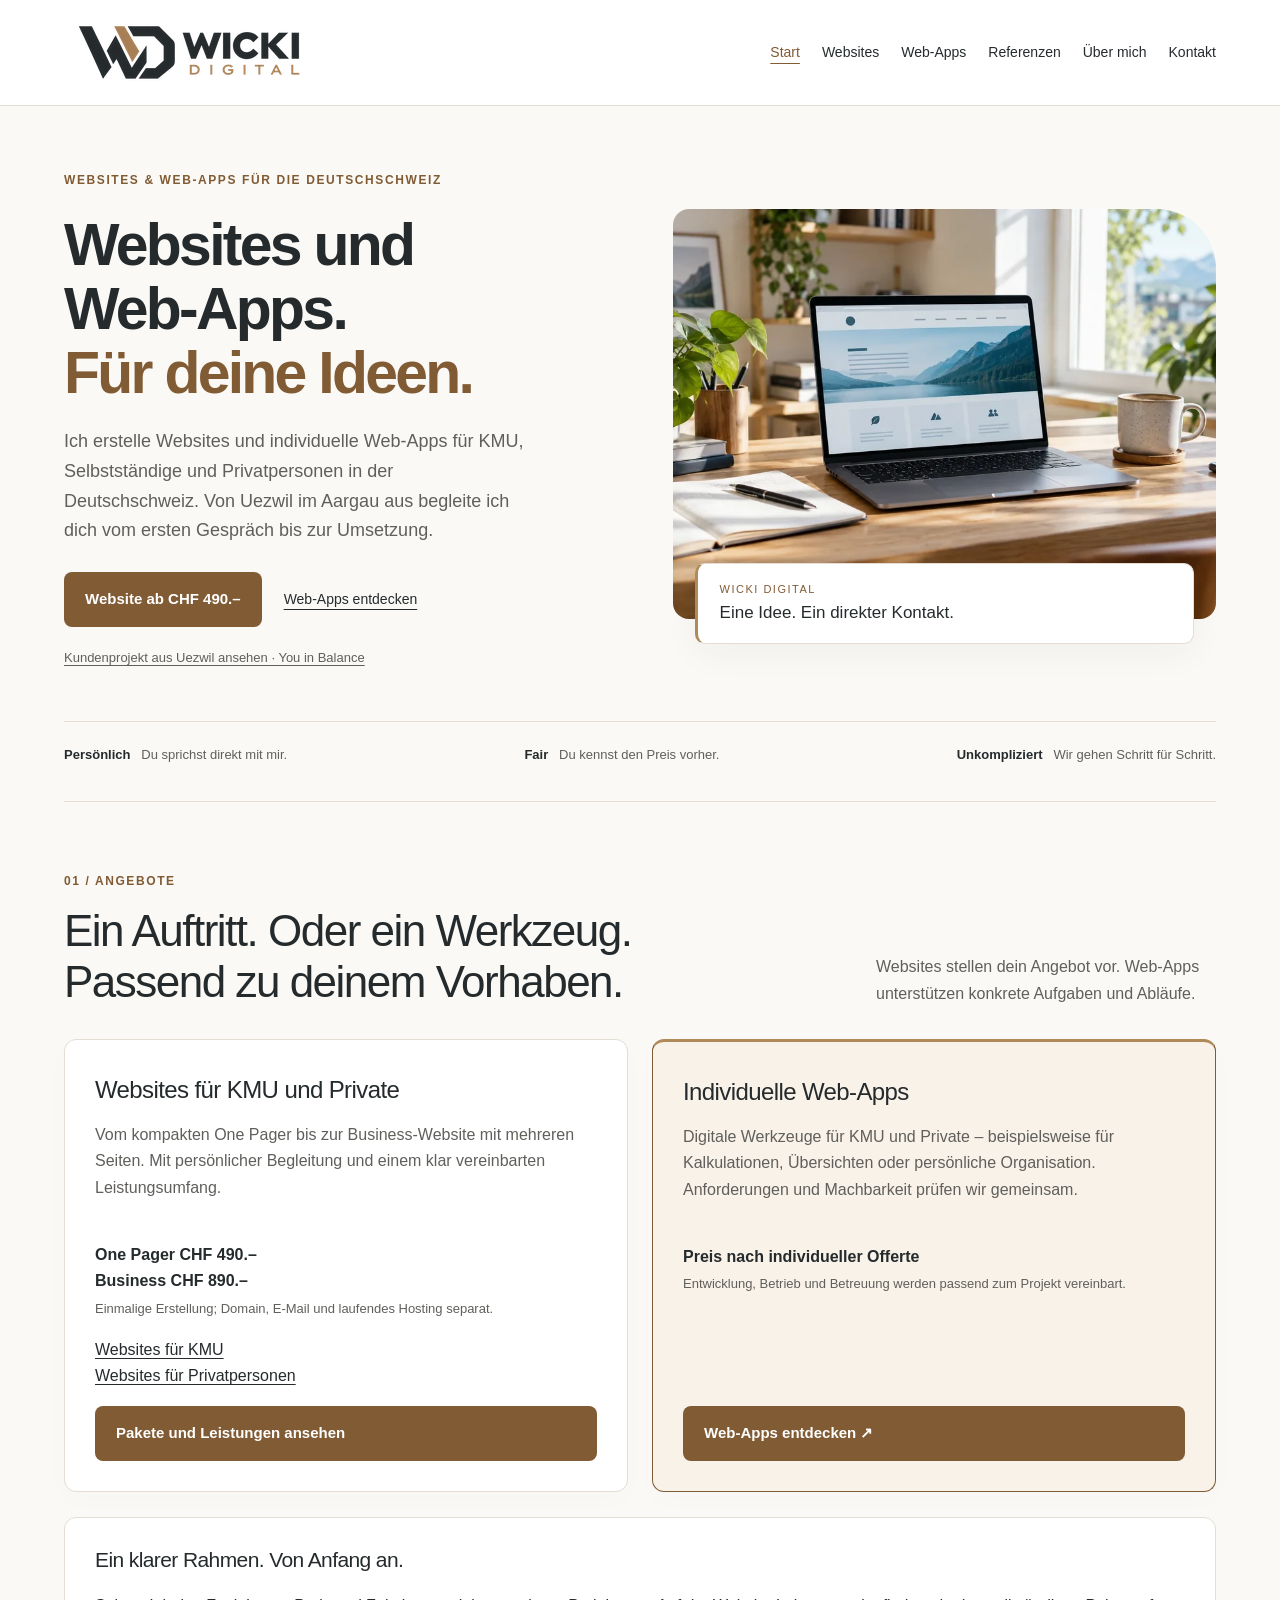
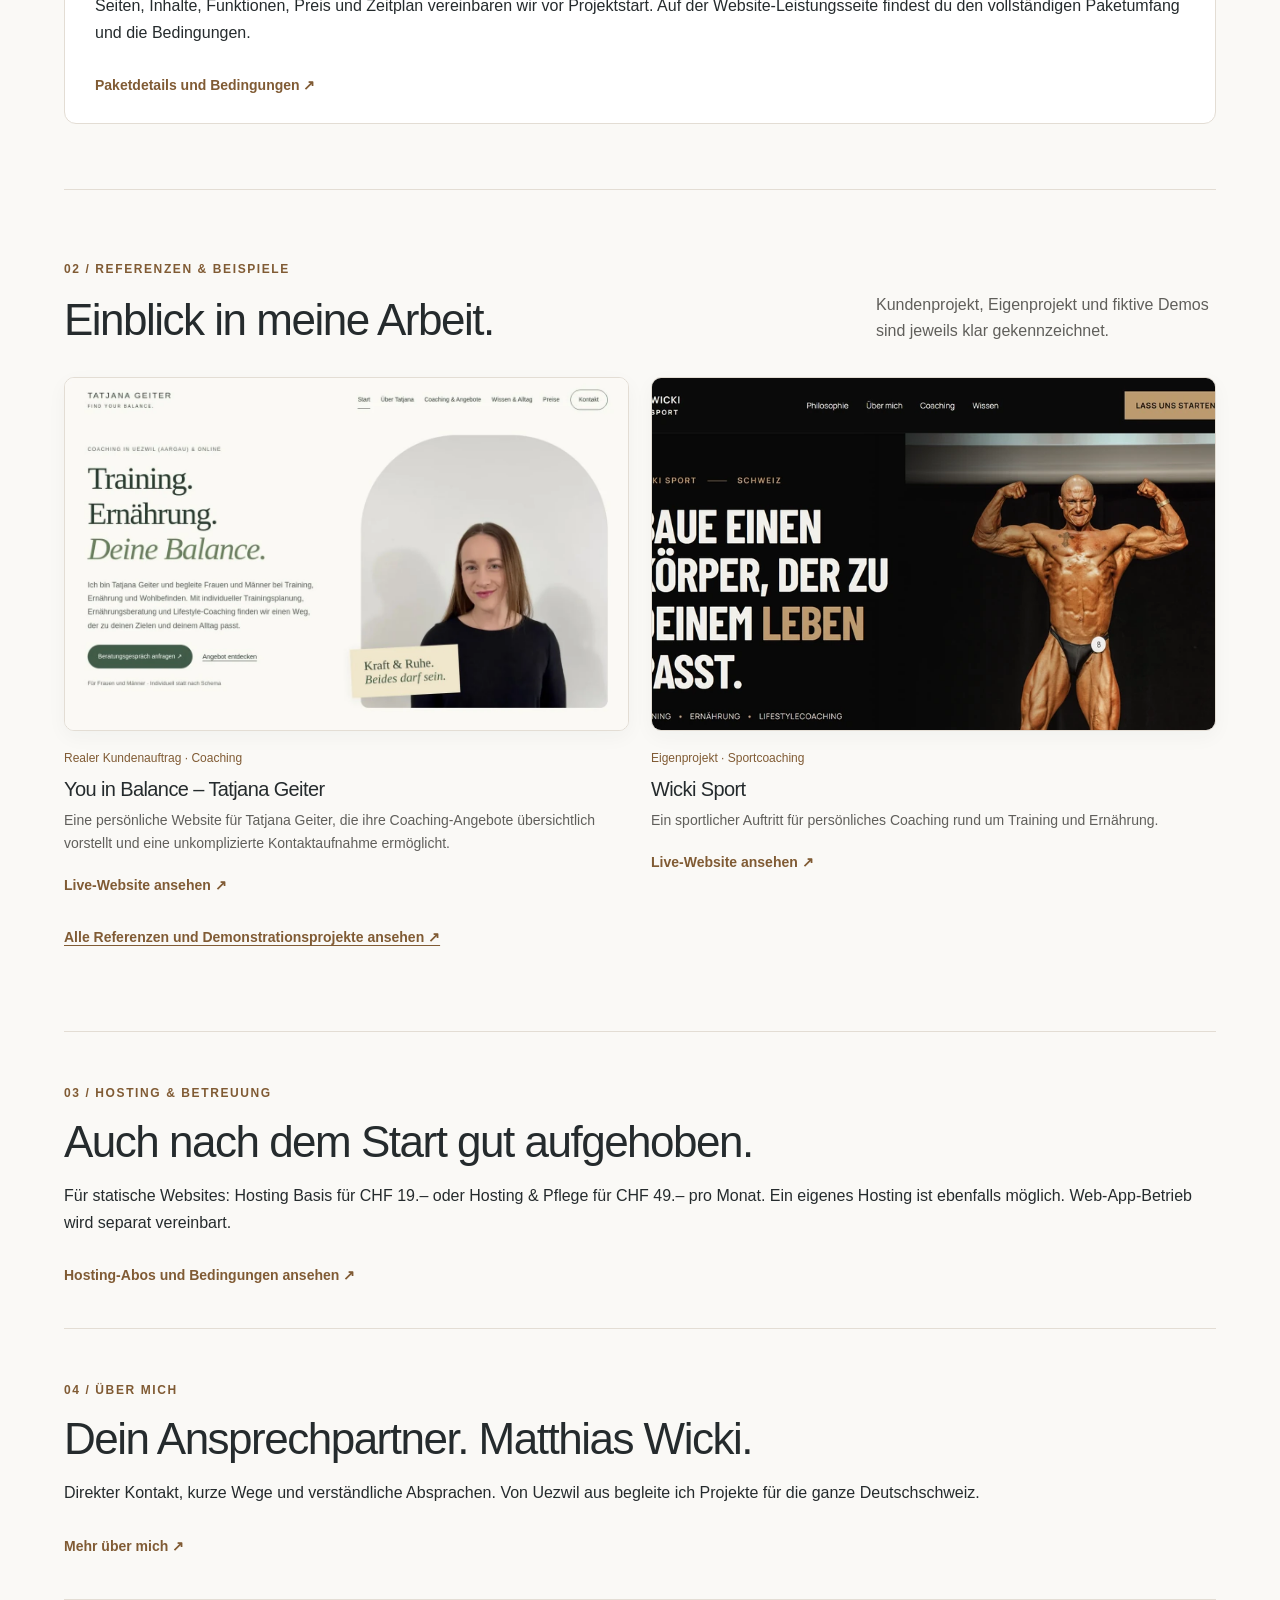
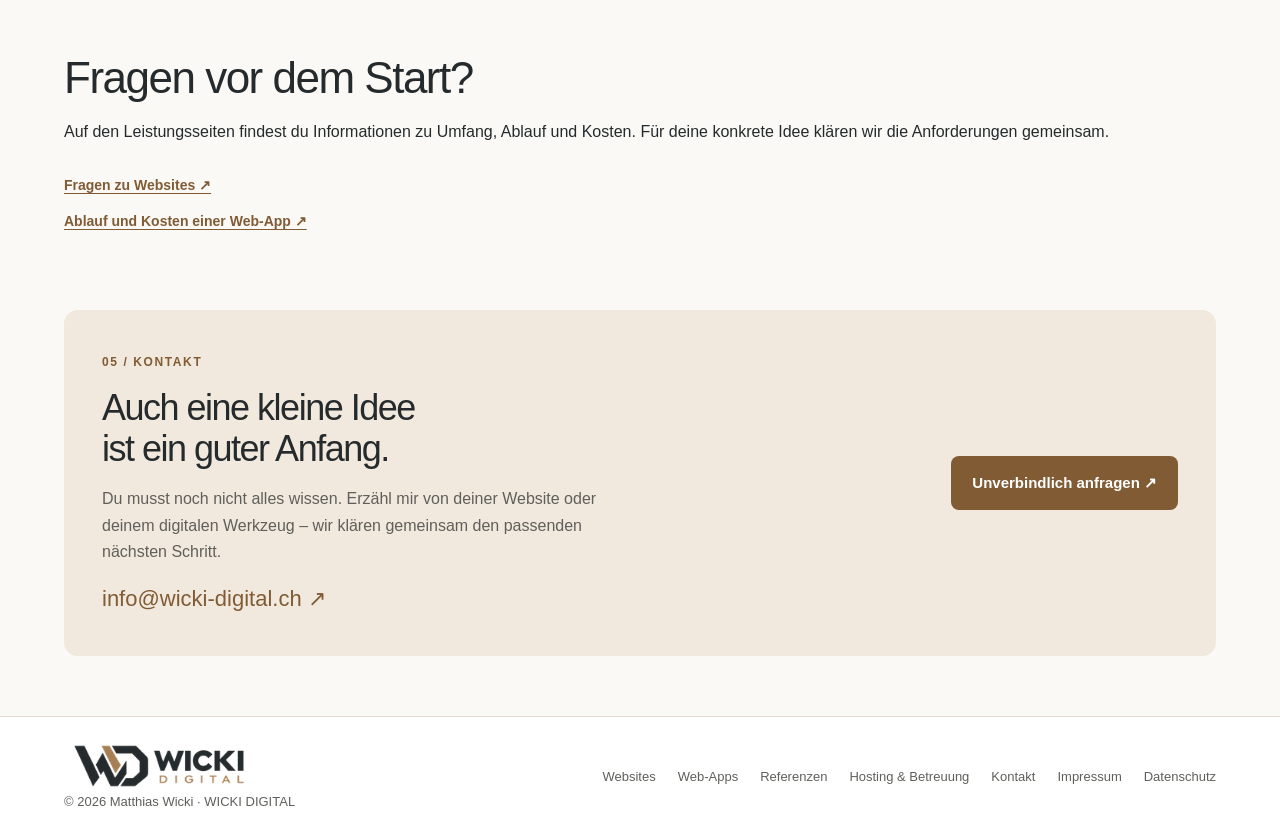
==== commit bb3180b4: "Verbessere mobile Darstellung, Kontakt und SEO" ====
--- a/index.html
+++ b/index.html
@@ -1,2 +1,12 @@
 <!doctype html>
-<html lang="de-CH"><head><meta charset="UTF-8"><meta name="viewport" content="width=device-width,initial-scale=1"><title>Websites &amp; Web-Apps in der Deutschschweiz | WICKI DIGITAL</title><meta name="description" content="Websites ab CHF 490.– und individuelle Web-Apps für KMU und Private in der Deutschschweiz. Persönliche Begleitung durch Matthias Wicki aus Uezwil."><link rel="canonical" href="https://wicki-digital.ch/"><meta name="theme-color" content="#faf9f6"><meta property="og:type" content="website"><meta property="og:locale" content="de_CH"><meta property="og:site_name" content="WICKI DIGITAL"><meta property="og:title" content="Websites &amp; Web-Apps in der Deutschschweiz | WICKI DIGITAL"><meta property="og:description" content="Websites ab CHF 490.– und individuelle Web-Apps für KMU und Private in der Deutschschweiz. Persönliche Begleitung durch Matthias Wicki aus Uezwil."><meta property="og:url" content="https://wicki-digital.ch/"><meta property="og:image" content="https://wicki-digital.ch/workspace.webp"><meta property="og:image:alt" content="Heller Arbeitsplatz – Symbolbild für WICKI DIGITAL"><meta name="twitter:card" content="summary_large_image"><meta name="twitter:title" content="Websites &amp; Web-Apps in der Deutschschweiz | WICKI DIGITAL"><meta name="twitter:description" content="Websites ab CHF 490.– und individuelle Web-Apps für KMU und Private in der Deutschschweiz. Persönliche Begleitung durch Matthias Wicki aus Uezwil."><meta name="twitter:image" content="https://wicki-digital.ch/workspace.webp"><link rel="stylesheet" href="styles.css"><script type="application/ld+json">{"@context":"https://schema.org","@graph":[{"@type":"WebPage","@id":"https://wicki-digital.ch/#webpage","url":"https://wicki-digital.ch/","name":"Websites & Web-Apps in der Deutschschweiz | WICKI DIGITAL","description":"Websites ab CHF 490.– und individuelle Web-Apps für KMU und Private in der Deutschschweiz. Persönliche Begleitung durch Matthias Wicki aus Uezwil.","inLanguage":"de-CH","isPartOf":{"@id":"https://wicki-digital.ch/#website"}},{"@type":"Organization","@id":"https://wicki-digital.ch/#organization","name":"WICKI DIGITAL","url":"https://wicki-digital.ch/","email":"info@wicki-digital.ch","address":{"@type":"PostalAddress","streetAddress":"Bodenacker 24","postalCode":"5619","addressLocality":"Uezwil","addressCountry":"CH"}},{"@type":"WebSite","@id":"https://wicki-digital.ch/#website","url":"https://wicki-digital.ch/","name":"WICKI DIGITAL","inLanguage":"de-CH","publisher":{"@id":"https://wicki-digital.ch/#organization"}}]}</script></head><body><header><nav class="wrap" aria-label="Hauptnavigation"><a class="brand" href="index.html" aria-label="WICKI DIGITAL Startseite"><img class="brand-logo" src="wicki-digital-logo.png" alt="WICKI DIGITAL" width="250" height="65"></a><div class="links"><a href="index.html" aria-current="page">Start</a><a href="websites.html">Websites</a><a href="web-apps.html">Web-Apps</a><a href="referenzen.html">Referenzen</a><a href="ueber-mich.html">Über mich</a><a href="kontakt.html">Kontakt ↗</a></div></nav></header><main><div class="wrap"><section class="hero"><div class="hero-grid"><div class="hero-copy"><div class="eyebrow">Websites &amp; Web-Apps für die Deutschschweiz</div><h1>Websites und <span class="nowrap">Web-Apps.</span><br><em>Für deine Ideen.</em></h1><p class="hero-intro">Ich erstelle Websites und individuelle Web-Apps für KMU, Selbstständige und Privatpersonen in der ganzen Deutschschweiz. Von Uezwil aus begleite ich deine Idee persönlich – vom ersten Gespräch bis zur vereinbarten Umsetzung.</p><div class="hero-actions"><a class="button" href="websites.html">Website ab CHF 490.– <span aria-hidden="true">↗</span></a><a class="quiet-link" href="referenzen.html">Beispiele ansehen</a></div><p class="hero-small">Für dein Unternehmen, dein Portfolio oder deine persönliche Idee.</p></div><figure class="hero-photo"><img src="workspace.webp" width="1536" height="1024" alt="Heller Arbeitsplatz mit Laptop und Notizbuch – Symbolbild für Webdesign" fetchpriority="high"><figcaption><span>WICKI DIGITAL</span><strong>Eine Idee. Ein direkter Kontakt.</strong></figcaption></figure></div><div class="strip"><span><b>Persönlich</b> &nbsp; Du sprichst direkt mit mir.</span><span><b>Fair</b> &nbsp; Du kennst den Preis vorher.</span><span><b>Unkompliziert</b> &nbsp; Wir gehen Schritt für Schritt.</span></div></section><section class="section" id="angebote"><div class="section-head"><div><span class="number">01 / ANGEBOTE</span><h2>Ein Auftritt. Oder ein Werkzeug.<br>Passend zu deinem Vorhaben.</h2></div><p>Websites stellen dein Angebot vor. Web-Apps unterstützen konkrete Aufgaben und Abläufe.</p></div><div class="prices"><article class="price-card"><h3>Websites für KMU und Private</h3><p class="description">Vom kompakten One Pager bis zur Business-Website mit mehreren Seiten. Mit persönlicher Begleitung und einem klar vereinbarten Leistungsumfang.</p><p><strong>One Pager CHF 490.–</strong><br><strong>Business CHF 890.–</strong><br><span class="note">Einmalige Erstellung; Domain, E-Mail und laufendes Hosting separat.</span></p><a class="button" href="websites.html">Pakete und Leistungen ansehen ↗</a></article><article class="price-card highlight" id="individuelle-loesungen"><h3>Individuelle Web-Apps</h3><p class="description">Digitale Werkzeuge für KMU und Private – beispielsweise für Kalkulationen, Übersichten oder persönliche Organisation. Anforderungen und Machbarkeit prüfen wir gemeinsam.</p><p><strong>Preis nach individueller Offerte</strong><br><span class="note">Entwicklung, Betrieb und Betreuung werden passend zum Projekt vereinbart.</span></p><a class="button" href="web-apps.html">Web-Apps entdecken ↗</a></article></div><div class="scope" id="umfang"><h3>Ein klarer Rahmen. Von Anfang an.</h3><p>Seiten, Inhalte, Funktionen, Preis und Zeitplan vereinbaren wir vor Projektstart. Auf der Website-Leistungsseite findest du den vollständigen Paketumfang und die Bedingungen.</p><a class="demo-link" href="websites.html#umfang">Paketdetails und Bedingungen ↗</a></div></section><section class="section" id="demos"><div class="section-head"><div><span class="number">02 / REFERENZEN &amp; BEISPIELE</span><h2>Einblick in meine Arbeit.</h2></div><p>Kundenprojekt, Eigenprojekt und fiktive Demos sind jeweils klar gekennzeichnet.</p></div><div class="demos"><article class="demo"><a class="preview" href="https://youinbalance.ch/" target="_blank" rel="noopener noreferrer" aria-label="You in Balance – Tatjana Geiter in neuem Tab öffnen"><img src="you-in-balance.webp" alt="Vorschau der Website You in Balance von Tatjana Geiter" width="1280" height="800" loading="lazy"></a><p class="project-type">Realer Kundenauftrag · Coaching</p><div class="demo-title"><h3>You in Balance – Tatjana Geiter</h3></div><a class="demo-link" href="referenz-you-in-balance.html">Mehr über dieses Kundenprojekt ↗</a><p>Eine persönliche Website für Tatjana Geiter, die ihre Coaching-Angebote übersichtlich vorstellt und eine unkomplizierte Kontaktaufnahme ermöglicht.</p><a class="demo-link" href="https://youinbalance.ch/" target="_blank" rel="noopener noreferrer">Website ansehen ↗</a></article><article class="demo"><a class="preview" href="https://wickisport.ch/" target="_blank" rel="noopener noreferrer" aria-label="Wicki Sport in neuem Tab öffnen"><img src="wicki-sport.png" alt="Vorschau der Website Wicki Sport" width="1651" height="1032" loading="lazy"></a><p class="project-type">Eigenprojekt · Sportcoaching</p><div class="demo-title"><h3>Wicki Sport</h3></div><a class="demo-link" href="referenz-wicki-sport.html">Mehr über dieses Eigenprojekt ↗</a><p>Ein sportlicher Auftritt für persönliches Coaching rund um Training und Ernährung.</p><a class="demo-link" href="https://wickisport.ch/" target="_blank" rel="noopener noreferrer">Website ansehen ↗</a></article></div><p><a class="demo-link" href="referenzen.html">Alle Referenzen und Demonstrationsprojekte ansehen ↗</a></p></section><section class="section compact-section" id="hosting"><p class="eyebrow">03 / HOSTING &amp; BETREUUNG</p><h2>Auch nach dem Start gut aufgehoben.</h2><p>Für statische Websites: Hosting Basis für CHF 19.– oder Hosting &amp; Pflege für CHF 49.– pro Monat. Ein eigenes Hosting ist ebenfalls möglich. Web-App-Betrieb wird separat vereinbart.</p><a class="demo-link" href="hosting.html">Hosting-Abos und Bedingungen ansehen ↗</a></section><section class="section compact-section" id="ueber-mich"><p class="eyebrow">04 / ÜBER MICH</p><h2>Dein Ansprechpartner. Matthias Wicki.</h2><p>Direkter Kontakt, kurze Wege und verständliche Absprachen. Von Uezwil aus begleite ich Projekte für die ganze Deutschschweiz.</p><a class="demo-link" href="ueber-mich.html">Mehr über mich ↗</a></section><section class="section compact-section" id="fragen"><h2>Fragen vor dem Start?</h2><p>Auf den Leistungsseiten findest du Informationen zu Umfang, Ablauf und Kosten. Für deine konkrete Idee klären wir die Anforderungen gemeinsam.</p><p><a class="demo-link" href="websites.html#fragen">Fragen zu Websites ↗</a><br><a class="demo-link" href="web-apps.html">Ablauf und Kosten einer Web-App ↗</a></p></section><section class="section closing" id="kontakt"><div><span class="number">05 / KONTAKT</span><h2>Auch eine kleine Idee<br>ist ein guter Anfang.</h2><p>Du musst noch nicht alles wissen. Erzähl mir von deiner Website oder deinem digitalen Werkzeug – wir klären gemeinsam den passenden nächsten Schritt.</p><a class="email" href="mailto:info@wicki-digital.ch">info@wicki-digital.ch ↗</a></div><a class="button" href="kontakt.html">Unverbindlich anfragen ↗</a></section></div></main><footer><div class="wrap footer-inner"><div><a href="index.html" aria-label="WICKI DIGITAL Startseite"><img class="footer-logo" src="wicki-digital-logo.png" alt="WICKI DIGITAL" width="190" height="50" loading="lazy"></a><span>© 2026 Matthias Wicki · WICKI DIGITAL</span></div><div class="footer-links"><a href="websites.html">Websites</a><a href="web-apps.html">Web-Apps</a><a href="referenzen.html">Referenzen</a><a href="hosting.html">Hosting &amp; Betreuung</a><a href="kontakt.html">Kontakt</a><a href="impressum.html">Impressum</a><a href="datenschutz.html">Datenschutz</a></div></div></footer></body></html>
+<html lang="de-CH"><head><meta charset="UTF-8"><meta name="viewport" content="width=device-width,initial-scale=1"><title>Websites &amp; Web-Apps in der Deutschschweiz | WICKI DIGITAL</title><meta name="description" content="Websites ab CHF 490.– und individuelle Web-Apps für KMU und Private in der Deutschschweiz. Persönliche Begleitung durch Matthias Wicki aus Uezwil."><link rel="canonical" href="https://wicki-digital.ch/"><meta name="theme-color" content="#faf9f6"><meta property="og:type" content="website"><meta property="og:locale" content="de_CH"><meta property="og:site_name" content="WICKI DIGITAL"><meta property="og:title" content="Websites &amp; Web-Apps in der Deutschschweiz | WICKI DIGITAL"><meta property="og:description" content="Websites ab CHF 490.– und individuelle Web-Apps für KMU und Private in der Deutschschweiz. Persönliche Begleitung durch Matthias Wicki aus Uezwil."><meta property="og:url" content="https://wicki-digital.ch/"><meta property="og:image" content="https://wicki-digital.ch/workspace.webp"><meta property="og:image:alt" content="Heller Arbeitsplatz – Symbolbild für WICKI DIGITAL"><meta name="twitter:card" content="summary_large_image"><meta name="twitter:title" content="Websites &amp; Web-Apps in der Deutschschweiz | WICKI DIGITAL"><meta name="twitter:description" content="Websites ab CHF 490.– und individuelle Web-Apps für KMU und Private in der Deutschschweiz. Persönliche Begleitung durch Matthias Wicki aus Uezwil."><meta name="twitter:image" content="https://wicki-digital.ch/workspace.webp"><link rel="icon" href="/favicon.ico" sizes="any"><link rel="icon" href="/favicon.svg" type="image/svg+xml"><link rel="stylesheet" href="styles.css"><script type="application/ld+json">{"@context":"https://schema.org","@graph":[{"@type":"WebPage","@id":"https://wicki-digital.ch/#webpage","url":"https://wicki-digital.ch/","name":"Websites & Web-Apps in der Deutschschweiz | WICKI DIGITAL","description":"Websites ab CHF 490.– und individuelle Web-Apps für KMU und Private in der Deutschschweiz. Persönliche Begleitung durch Matthias Wicki aus Uezwil.","inLanguage":"de-CH","isPartOf":{"@id":"https://wicki-digital.ch/#website"}},{"@type":"Organization","@id":"https://wicki-digital.ch/#organization","name":"WICKI DIGITAL","url":"https://wicki-digital.ch/","email":"info@wicki-digital.ch","address":{"@type":"PostalAddress","streetAddress":"Bodenacker 24","postalCode":"5619","addressLocality":"Uezwil","addressCountry":"CH"},"logo":{"@type":"ImageObject","url":"https://wicki-digital.ch/wicki-digital-logo-square.png","width":512,"height":512}},{"@type":"WebSite","@id":"https://wicki-digital.ch/#website","url":"https://wicki-digital.ch/","name":"WICKI DIGITAL","inLanguage":"de-CH","publisher":{"@id":"https://wicki-digital.ch/#organization"}}]}</script><script src="navigation.js" defer></script></head><body><a class="skip-link" href="#hauptinhalt">Zum Inhalt</a><header><nav class="wrap" aria-label="Hauptnavigation"><a class="brand" href="/" aria-label="WICKI DIGITAL Startseite"><img class="brand-logo" src="wicki-digital-logo-250.webp" srcset="wicki-digital-logo-250.webp 250w, wicki-digital-logo-500.webp 500w" sizes="(max-width: 700px) 170px, 250px" alt="WICKI DIGITAL" width="250" height="65"></a><button class="menu-toggle" type="button" aria-expanded="false" aria-controls="hauptnavigation" hidden>Menü</button><div class="links" id="hauptnavigation"><a href="/" aria-current="page">Start</a><a href="websites.html">Websites</a><a href="web-apps.html">Web-Apps</a><a href="referenzen.html">Referenzen</a><a href="ueber-mich.html">Über mich</a><a href="kontakt.html">Kontakt</a></div></nav></header><main id="hauptinhalt" tabindex="-1"><div class="wrap"><section class="hero"><div class="hero-grid"><div class="hero-copy"><div class="eyebrow">Websites &amp; Web-Apps für die Deutschschweiz</div><h1>Websites und <span class="nowrap">Web-Apps.</span><br><em>Für deine Ideen.</em></h1><p class="hero-intro">Ich erstelle Websites und individuelle Web-Apps für KMU, Selbstständige und Privatpersonen in der Deutschschweiz. Von Uezwil im Aargau aus begleite ich dich vom ersten Gespräch bis zur Umsetzung.</p><div class="hero-actions"><a class="button" href="websites.html#angebote">Website ab CHF 490.–</a><a class="quiet-link" href="web-apps.html">Web-Apps entdecken</a></div>
+<p class="hero-small"><a href="referenz-you-in-balance.html">Kundenprojekt aus Uezwil ansehen · You in Balance</a></p></div><figure class="hero-photo"><img src="workspace.webp" srcset="workspace-480.webp 480w, workspace-960.webp 960w, workspace.webp 1536w" sizes="(max-width: 700px) calc(100vw - 44px), (max-width: 1240px) 44vw, 550px" width="1536" height="1024" alt="Heller Arbeitsplatz mit Laptop und Notizbuch – Symbolbild für Webdesign" fetchpriority="high"><figcaption><span>WICKI DIGITAL</span><strong>Eine Idee. Ein direkter Kontakt.</strong></figcaption></figure></div><div class="strip"><span><b>Persönlich</b> &nbsp; Du sprichst direkt mit mir.</span><span><b>Fair</b> &nbsp; Du kennst den Preis vorher.</span><span><b>Unkompliziert</b> &nbsp; Wir gehen Schritt für Schritt.</span></div></section><section class="section" id="angebote"><div class="section-head"><div><span class="number">01 / ANGEBOTE</span><h2>Ein Auftritt. Oder ein Werkzeug.<br>Passend zu deinem Vorhaben.</h2></div><p>Websites stellen dein Angebot vor. Web-Apps unterstützen konkrete Aufgaben und Abläufe.</p></div><div class="prices"><article class="price-card"><h3>Websites für KMU und Private</h3><p class="description">Vom kompakten One Pager bis zur Business-Website mit mehreren Seiten. Mit persönlicher Begleitung und einem klar vereinbarten Leistungsumfang.</p><p><strong>One Pager CHF 490.–</strong><br><strong>Business CHF 890.–</strong><br><span class="note">Einmalige Erstellung; Domain, E-Mail und laufendes Hosting separat.</span></p><p class="audience-links"><a href="websites-fuer-kmu.html">Websites für KMU</a><br><a href="websites-fuer-privatpersonen.html">Websites für Privatpersonen</a></p>
+<a class="button" href="websites.html#angebote">Pakete und Leistungen ansehen</a></article><article class="price-card highlight" id="individuelle-loesungen"><h3>Individuelle Web-Apps</h3><p class="description">Digitale Werkzeuge für KMU und Private – beispielsweise für Kalkulationen, Übersichten oder persönliche Organisation. Anforderungen und Machbarkeit prüfen wir gemeinsam.</p><p><strong>Preis nach individueller Offerte</strong><br><span class="note">Entwicklung, Betrieb und Betreuung werden passend zum Projekt vereinbart.</span></p><a class="button" href="web-apps.html">Web-Apps entdecken ↗</a></article></div><div class="scope" id="umfang"><h3>Ein klarer Rahmen. Von Anfang an.</h3><p>Seiten, Inhalte, Funktionen, Preis und Zeitplan vereinbaren wir vor Projektstart. Auf der Website-Leistungsseite findest du den vollständigen Paketumfang und die Bedingungen.</p><a class="demo-link" href="websites.html#umfang">Paketdetails und Bedingungen ↗</a></div></section><section class="section" id="demos"><div class="section-head"><div><span class="number">02 / REFERENZEN &amp; BEISPIELE</span><h2>Einblick in meine Arbeit.</h2></div><p>Kundenprojekt, Eigenprojekt und fiktive Demos sind jeweils klar gekennzeichnet.</p></div><div class="demos"><article class="demo"><a class="project-card-link" href="referenz-you-in-balance.html" aria-labelledby="you-in-balance-typ you-in-balance-titel">
+<span class="preview"><img src="you-in-balance.webp" alt="Vorschau der Website You in Balance von Tatjana Geiter" width="1280" height="800" loading="lazy"></span>
+<p class="project-type" id="you-in-balance-typ">Realer Kundenauftrag · Coaching</p>
+<div class="demo-title"><h3 id="you-in-balance-titel">You in Balance – Tatjana Geiter</h3></div>
+</a><p>Eine persönliche Website für Tatjana Geiter, die ihre Coaching-Angebote übersichtlich vorstellt und eine unkomplizierte Kontaktaufnahme ermöglicht.</p><a class="demo-link" href="https://youinbalance.ch/" target="_blank" rel="noopener noreferrer" aria-label="Live-Website ansehen – You in Balance – Tatjana Geiter (öffnet in neuem Tab)">Live-Website ansehen <span aria-hidden="true">↗</span></a></article><article class="demo"><a class="project-card-link" href="referenz-wicki-sport.html" aria-labelledby="wicki-sport-typ wicki-sport-titel">
+<span class="preview"><img src="wicki-sport-960.webp" srcset="wicki-sport-480.webp 480w, wicki-sport-960.webp 960w, wicki-sport-1600.webp 1600w" sizes="(max-width: 700px) calc(100vw - 44px), (max-width: 1240px) 46vw, 565px" alt="Vorschau der Website Wicki Sport" width="960" height="484" loading="lazy"></span>
+<p class="project-type" id="wicki-sport-typ">Eigenprojekt · Sportcoaching</p>
+<div class="demo-title"><h3 id="wicki-sport-titel">Wicki Sport</h3></div>
+</a><p>Ein sportlicher Auftritt für persönliches Coaching rund um Training und Ernährung.</p><a class="demo-link" href="https://wickisport.ch/" target="_blank" rel="noopener noreferrer" aria-label="Live-Website ansehen – Wicki Sport (öffnet in neuem Tab)">Live-Website ansehen <span aria-hidden="true">↗</span></a></article></div><p><a class="demo-link" href="referenzen.html">Alle Referenzen und Demonstrationsprojekte ansehen ↗</a></p></section><section class="section compact-section" id="hosting"><p class="eyebrow">03 / HOSTING &amp; BETREUUNG</p><h2>Auch nach dem Start gut aufgehoben.</h2><p>Für statische Websites: Hosting Basis für CHF 19.– oder Hosting &amp; Pflege für CHF 49.– pro Monat. Ein eigenes Hosting ist ebenfalls möglich. Web-App-Betrieb wird separat vereinbart.</p><a class="demo-link" href="hosting.html">Hosting-Abos und Bedingungen ansehen ↗</a></section><section class="section compact-section" id="ueber-mich"><p class="eyebrow">04 / ÜBER MICH</p><h2>Dein Ansprechpartner. Matthias Wicki.</h2><p>Direkter Kontakt, kurze Wege und verständliche Absprachen. Von Uezwil aus begleite ich Projekte für die ganze Deutschschweiz.</p><a class="demo-link" href="ueber-mich.html">Mehr über mich ↗</a></section><section class="section compact-section" id="fragen"><h2>Fragen vor dem Start?</h2><p>Auf den Leistungsseiten findest du Informationen zu Umfang, Ablauf und Kosten. Für deine konkrete Idee klären wir die Anforderungen gemeinsam.</p><p><a class="demo-link" href="websites.html#fragen">Fragen zu Websites ↗</a><br><a class="demo-link" href="web-apps.html">Ablauf und Kosten einer Web-App ↗</a></p></section><section class="section closing" id="kontakt"><div><span class="number">05 / KONTAKT</span><h2>Auch eine kleine Idee<br>ist ein guter Anfang.</h2><p>Du musst noch nicht alles wissen. Erzähl mir von deiner Website oder deinem digitalen Werkzeug – wir klären gemeinsam den passenden nächsten Schritt.</p><a class="email" href="mailto:info@wicki-digital.ch">info@wicki-digital.ch ↗</a></div><a class="button" href="kontakt.html">Unverbindlich anfragen ↗</a></section></div></main><footer><div class="wrap footer-inner"><div><a href="/" aria-label="WICKI DIGITAL Startseite"><img class="footer-logo" src="wicki-digital-logo-250.webp" srcset="wicki-digital-logo-250.webp 250w, wicki-digital-logo-500.webp 500w" sizes="190px" alt="WICKI DIGITAL" width="190" height="50" loading="lazy"></a><span>© 2026 Matthias Wicki · WICKI DIGITAL</span></div><div class="footer-links"><a href="websites.html">Websites</a><a href="web-apps.html">Web-Apps</a><a href="referenzen.html">Referenzen</a><a href="hosting.html">Hosting &amp; Betreuung</a><a href="kontakt.html">Kontakt</a><a href="impressum.html">Impressum</a><a href="datenschutz.html">Datenschutz</a></div></div></footer></body></html>
--- a/styles.css
+++ b/styles.css
@@ -1,5 +1,5 @@
 
-:root{--bg:#faf9f6;--panel:#fff;--line:#e3ddd4;--lime:#805b34;--muted:#605f5b;--white:#252b2d;--soft:#f1e9dd;--blue:#f3eee6}*{box-sizing:border-box}html{scroll-behavior:smooth;scroll-padding-top:35px}body{margin:0;background:var(--bg);color:var(--white);font-family:Arial,Helvetica,sans-serif;font-size:16px;line-height:1.65}a{color:inherit;text-decoration:none}button{font:inherit}a:focus-visible,summary:focus-visible{outline:3px solid #805b34;outline-offset:5px}.wrap{max-width:1240px;margin:auto;padding:0 44px}header{background:white;border-bottom:1px solid var(--line)}nav{min-height:92px;display:flex;align-items:center;justify-content:space-between;gap:25px}.brand{display:flex;align-items:center;gap:12px;font-size:18px;font-weight:800;letter-spacing:-.5px}.brand span:last-child{font-weight:400;color:var(--muted)}.mark{background:var(--lime);color:white;width:37px;height:37px;display:grid;place-items:center;border-radius:10px;font-weight:900}.links{display:flex;align-items:center;gap:26px;font-size:14px}.links a:hover{color:var(--lime)}.nav-tag{padding:9px 17px;border:1px solid var(--line);border-radius:8px}.hero{padding:65px 0 35px}.hero-grid{display:grid;grid-template-columns:1.05fr 1fr;align-items:center;gap:38px}.eyebrow,.number{font-size:12px;letter-spacing:1.6px;font-weight:700;color:var(--lime);text-transform:uppercase}h1{font-size:clamp(40px,4.6vw,61px);line-height:1.09;letter-spacing:-2.7px;font-weight:600;margin:22px 0}h1 em{font-style:normal;color:var(--lime)}.hero-intro{font-size:18px;color:var(--muted);max-width:465px}.hero-actions{display:flex;align-items:center;gap:22px;flex-wrap:wrap;margin-top:26px}.button{display:inline-flex;align-items:center;justify-content:space-between;gap:20px;border:1px solid transparent;background:var(--lime);color:white;border-radius:8px;padding:14px 20px;font-weight:600;font-size:15px;transition:background .2s,transform .2s}.button:hover{background:#654625;transform:translateY(-2px)}.outline{background:white;border-color:#bca487;color:var(--lime)}.outline:hover{background:var(--soft)}.quiet-link{font-size:14px;text-decoration:underline;text-underline-offset:5px}.hero-small{font-size:13px;color:var(--muted);margin-top:20px}figure{margin:0}.hero-photo{position:relative;padding-bottom:25px}.hero-photo img{width:100%;height:410px;object-fit:cover;border-radius:16px 60px 16px 16px;display:block}.hero-photo figcaption{background:white;border:1px solid var(--line);padding:16px 22px;border-radius:10px;position:absolute;bottom:0;left:22px;right:22px;box-shadow:0 10px 35px #252b2d0c}.hero-photo figcaption span{font-size:11px;color:var(--lime);letter-spacing:1.5px;display:block}.hero-photo figcaption strong{font-size:17px;font-weight:500}.strip{display:flex;justify-content:space-between;gap:20px;border-top:1px solid var(--line);margin-top:40px;padding:22px 0 0;font-size:13px;color:var(--muted)}.strip b{color:var(--white)}.approach{margin:20px 0 70px;padding:36px;background:var(--blue);border-radius:14px}.approach h2{font-size:30px}.steps{display:grid;grid-template-columns:repeat(3,1fr);gap:30px;margin-top:32px}.steps article>span{display:block;color:var(--lime);font-size:13px;margin-bottom:10px}.steps h3{font-size:18px;font-weight:600;letter-spacing:-.3px}.steps p{font-size:15px;color:var(--muted);margin:8px 0 0}.section{padding:65px 0;border-top:1px solid var(--line)}.section-head{display:flex;justify-content:space-between;align-items:end;gap:35px;margin-bottom:32px}h2{font-size:clamp(30px,3.6vw,44px);letter-spacing:-1.5px;line-height:1.16;font-weight:500;margin:12px 0 0}.section-head p{color:var(--muted);max-width:340px;margin:0}.prices{display:grid;grid-template-columns:1fr 1fr;gap:24px}.price-card{display:flex;flex-direction:column;background:white;border:1px solid var(--line);border-radius:12px;padding:30px;box-shadow:0 8px 30px #252b2d04}.highlight{border:1px solid var(--lime);background:#f8f2e9}.package-label{display:flex;justify-content:space-between;gap:12px;align-items:center;flex-wrap:wrap}h3{font-size:24px;font-weight:500;letter-spacing:-.6px;margin:0}.tag{font-size:12px;color:#795630;background:#eee3d3;padding:5px 10px;border-radius:20px}.description{color:var(--muted);margin:12px 0 25px}.price{display:flex;align-items:baseline;gap:10px;margin-bottom:25px}.price small{font-size:15px;color:var(--muted)}.price strong{font-size:60px;line-height:1;letter-spacing:-3px;font-weight:500}.once{margin-left:auto;font-size:13px;color:var(--muted)}ul{padding:22px 0 0;margin:0 0 24px;list-style:none;border-top:1px solid var(--line)}li{padding:6px 0;font-size:15px}li:before{content:'✓';padding-right:11px;color:var(--lime)}.price-card .button{margin-top:auto}.note{color:var(--muted);font-size:13px;line-height:1.65;margin:18px 0}.scope{margin-top:25px;padding:25px 30px;border:1px solid var(--line);border-radius:12px;background:white}.scope h3{font-size:21px;margin-bottom:8px}details{border-bottom:1px solid var(--line);padding:16px 0}summary{cursor:pointer;font-size:16px}details p{color:var(--muted);font-size:15px;max-width:900px}.demos{display:grid;grid-template-columns:repeat(2,1fr);gap:22px}.demo{min-width:0}.preview{display:block;border:1px solid var(--line);border-radius:10px;overflow:hidden;background:white;box-shadow:0 6px 20px #252b2d0a}.preview:hover{border-color:var(--lime)}.preview img{width:100%;height:auto;aspect-ratio:1.6;object-fit:cover;display:block}.project-type{font-size:12px!important;color:var(--lime)!important;margin-top:18px!important}.demo-title h3{font-size:20px}.demo p{color:var(--muted);font-size:14px;margin:7px 0}.demo-link{font-size:14px;display:inline-block;margin-top:12px;color:var(--lime);font-weight:600}.hosting-terms{padding:24px 0 0}.hosting-terms>p{font-size:14px;color:var(--muted)}.hosting-terms strong{color:var(--white);font-size:16px}.hosting-prices .price strong{font-size:54px}.about-grid{display:grid;grid-template-columns:.9fr 1.1fr;gap:42px;align-items:start}.collab-photo img{width:100%;height:330px;object-fit:cover;display:block;border-radius:12px}.collab-photo figcaption{font-size:12px;color:var(--muted);margin-top:10px}.bio p{margin:0 0 17px;color:var(--muted)}.closing{background:var(--soft);border:0;border-radius:14px;padding:38px;margin:20px 0 60px;display:flex;justify-content:space-between;gap:30px;align-items:center}.closing h2{font-size:36px}.closing p{color:var(--muted);max-width:540px}.email{color:var(--lime);font-size:22px;overflow-wrap:anywhere}.closing>.button{flex-shrink:0}footer{background:white;border-top:1px solid var(--line)}.footer-inner{padding-top:24px;padding-bottom:24px;display:flex;justify-content:space-between;gap:22px;font-size:13px;color:var(--muted)}.footer-links{display:flex;gap:22px;flex-wrap:wrap}.legal{max-width:850px;padding-top:50px;padding-bottom:60px}.legal h1{font-size:44px}.legal h2{font-size:24px;margin-top:32px}.legal p{color:var(--muted)}.legal a{color:var(--lime);text-decoration:underline}.draft{background:var(--soft);border-left:3px solid var(--lime);padding:18px}.arrow{font-size:20px}@media(max-width:950px){.hero-grid{gap:25px}.hero-photo img{height:360px}.strip{flex-wrap:wrap}.closing{align-items:start;flex-direction:column}.about-grid{gap:28px}.hero-actions{gap:15px}}@media(max-width:700px){.wrap{padding:0 22px}nav{padding-top:17px!important;padding-bottom:17px!important;min-height:85px;gap:16px;flex-wrap:wrap}.brand{font-size:16px}.links{gap:20px;width:100%;justify-content:space-between;font-size:13px}.nav-tag{padding:0;border:0}.hero{padding-top:35px}.hero-grid{grid-template-columns:1fr;gap:28px}h1{font-size:clamp(39px,9vw,60px);letter-spacing:-1.8px}.hero-intro{font-size:17px}.hero-photo img{height:300px;border-radius:12px 40px 12px 12px}.hero-photo figcaption{left:15px;right:15px}.strip{gap:8px;flex-direction:column;margin-top:28px;font-size:13px}.approach{padding:25px;margin-bottom:45px}.approach h2{font-size:28px}.steps{grid-template-columns:1fr;gap:24px}.steps article>span{margin-bottom:3px}.section{padding:45px 0}.section-head{align-items:start;flex-direction:column;gap:16px}.section-head p{font-size:15px}.prices,.demos,.about-grid{grid-template-columns:1fr}.price-card{padding:24px}.price strong{font-size:54px}.scope{padding:20px}.scope h3{font-size:20px}.demos{gap:30px}.about-grid{gap:24px}.collab-photo img{height:270px}.closing{padding:26px;margin-bottom:40px}.closing h2{font-size:30px}.closing>.button{width:100%;justify-content:center}.footer-inner{flex-direction:column;gap:14px}.legal{padding-top:35px;padding-bottom:40px}.legal h1{font-size:38px}}@media(prefers-reduced-motion:reduce){html{scroll-behavior:auto}.button{transition:none}}
+:root{--bg:#faf9f6;--panel:#fff;--line:#e3ddd4;--lime:#805b34;--muted:#605f5b;--white:#252b2d;--soft:#f1e9dd;--blue:#f3eee6}*{box-sizing:border-box}html{scroll-behavior:smooth;scroll-padding-top:35px}body{margin:0;background:var(--bg);color:var(--white);font-family:Arial,Helvetica,sans-serif;font-size:16px;line-height:1.65}a{color:inherit;text-decoration:none}button{font:inherit}a:focus-visible,summary:focus-visible{outline:3px solid #805b34;outline-offset:5px}.wrap{max-width:1240px;margin:auto;padding:0 44px}header{background:white;border-bottom:1px solid var(--line)}nav{min-height:92px;display:flex;align-items:center;justify-content:space-between;gap:25px}.brand{display:flex;align-items:center;gap:12px;font-size:18px;font-weight:800;letter-spacing:-.5px}.brand span:last-child{font-weight:400;color:var(--muted)}.mark{background:var(--lime);color:white;width:37px;height:37px;display:grid;place-items:center;border-radius:10px;font-weight:900}.links{display:flex;align-items:center;gap:26px;font-size:14px}.links a:hover{color:var(--lime)}.nav-tag{padding:9px 17px;border:1px solid var(--line);border-radius:8px}.hero{padding:65px 0 35px}.hero-grid{display:grid;grid-template-columns:1.05fr 1fr;align-items:center;gap:38px}.eyebrow,.number{font-size:12px;letter-spacing:1.6px;font-weight:700;color:var(--lime);text-transform:uppercase}h1{font-size:clamp(40px,4.6vw,61px);line-height:1.09;letter-spacing:-2.7px;font-weight:600;margin:22px 0}h1 em{font-style:normal;color:var(--lime)}.hero-intro{font-size:18px;color:var(--muted);max-width:465px}.hero-actions{display:flex;align-items:center;gap:22px;flex-wrap:wrap;margin-top:26px}.button{display:inline-flex;align-items:center;justify-content:space-between;gap:20px;border:1px solid transparent;background:var(--lime);color:white;border-radius:8px;padding:14px 20px;font-weight:600;font-size:15px;transition:background .2s,transform .2s}.button:hover{background:#654625;transform:translateY(-2px)}.outline{background:white;border-color:#bca487;color:var(--lime)}.outline:hover{background:var(--soft)}.quiet-link{font-size:14px;text-decoration:underline;text-underline-offset:5px}.hero-small{font-size:13px;color:var(--muted);margin-top:20px}figure{margin:0}.hero-photo{position:relative;padding-bottom:25px}.hero-photo img{width:100%;height:410px;object-fit:cover;border-radius:16px 60px 16px 16px;display:block}.hero-photo figcaption{background:white;border:1px solid var(--line);padding:16px 22px;border-radius:10px;position:absolute;bottom:0;left:22px;right:22px;box-shadow:0 10px 35px #252b2d0c}.hero-photo figcaption span{font-size:11px;color:var(--lime);letter-spacing:1.5px;display:block}.hero-photo figcaption strong{font-size:17px;font-weight:500}.strip{display:flex;justify-content:space-between;gap:20px;border-top:1px solid var(--line);margin-top:40px;padding:22px 0 0;font-size:13px;color:var(--muted)}.strip b{color:var(--white)}.approach{margin:20px 0 70px;padding:36px;background:var(--blue);border-radius:14px}.approach h2{font-size:30px}.steps{display:grid;grid-template-columns:repeat(3,1fr);gap:30px;margin-top:32px}.steps article>span{display:block;color:var(--lime);font-size:13px;margin-bottom:10px}.steps h3{font-size:18px;font-weight:600;letter-spacing:-.3px}.steps p{font-size:15px;color:var(--muted);margin:8px 0 0}.section{padding:65px 0;border-top:1px solid var(--line)}.section-head{display:flex;justify-content:space-between;align-items:end;gap:35px;margin-bottom:32px}h2{font-size:clamp(30px,3.6vw,44px);letter-spacing:-1.5px;line-height:1.16;font-weight:500;margin:12px 0 0}.section-head p{color:var(--muted);max-width:340px;margin:0}.prices{display:grid;grid-template-columns:1fr 1fr;gap:24px}.price-card{display:flex;flex-direction:column;background:white;border:1px solid var(--line);border-radius:12px;padding:30px;box-shadow:0 8px 30px #252b2d04}.highlight{border:1px solid var(--lime);background:#f8f2e9}.package-label{display:flex;justify-content:space-between;gap:12px;align-items:center;flex-wrap:wrap}h3{font-size:24px;font-weight:500;letter-spacing:-.6px;margin:0}.tag{font-size:12px;color:#795630;background:#eee3d3;padding:5px 10px;border-radius:20px}.description{color:var(--muted);margin:12px 0 25px}.price{display:flex;align-items:baseline;gap:10px;margin-bottom:25px}.price small{font-size:15px;color:var(--muted)}.price strong{font-size:60px;line-height:1;letter-spacing:-3px;font-weight:500}.once{margin-left:auto;font-size:13px;color:var(--muted)}ul{padding:22px 0 0;margin:0 0 24px;list-style:none;border-top:1px solid var(--line)}li{padding:6px 0;font-size:15px}li:before{content:'✓';padding-right:11px;color:var(--lime)}.price-card .button{margin-top:auto}.note{color:var(--muted);font-size:13px;line-height:1.65;margin:18px 0}.scope{margin-top:25px;padding:25px 30px;border:1px solid var(--line);border-radius:12px;background:white}.scope h3{font-size:21px;margin-bottom:8px}details{border-bottom:1px solid var(--line);padding:16px 0}summary{cursor:pointer;font-size:16px}details p{color:var(--muted);font-size:15px;max-width:900px}.demos{display:grid;grid-template-columns:repeat(2,1fr);gap:22px}.demo{min-width:0}.preview{display:block;border:1px solid var(--line);border-radius:10px;overflow:hidden;background:white;box-shadow:0 6px 20px #252b2d0a}.preview:hover{border-color:var(--lime)}.preview img{width:100%;height:auto;aspect-ratio:1.6;object-fit:cover;display:block}.project-type{font-size:12px!important;color:var(--lime)!important;margin-top:18px!important}.demo-title h3{font-size:20px}.demo p{color:var(--muted);font-size:14px;margin:7px 0}.demo-link{font-size:14px;display:inline-block;margin-top:12px;color:var(--lime);font-weight:600}.hosting-terms{padding:24px 0 0}.hosting-terms>p{font-size:14px;color:var(--muted)}.hosting-terms strong{color:var(--white);font-size:16px}.hosting-prices .price strong{font-size:54px}.about-grid{display:grid;grid-template-columns:.9fr 1.1fr;gap:42px;align-items:start}.collab-photo img{width:100%;height:330px;object-fit:cover;display:block;border-radius:12px}.collab-photo figcaption{font-size:12px;color:var(--muted);margin-top:10px}.bio p{margin:0 0 17px;color:var(--muted)}.closing{background:var(--soft);border:0;border-radius:14px;padding:38px;margin:20px 0 60px;display:flex;justify-content:space-between;gap:30px;align-items:center}.closing h2{font-size:36px}.closing p{color:var(--muted);max-width:540px}.email{color:var(--lime);font-size:22px;overflow-wrap:anywhere}.closing>.button{flex-shrink:0}footer{background:white;border-top:1px solid var(--line)}.footer-inner{padding-top:24px;padding-bottom:24px;display:flex;justify-content:space-between;gap:22px;font-size:13px;color:var(--muted)}.footer-links{display:flex;gap:22px;flex-wrap:wrap}.legal{max-width:850px;padding-top:50px;padding-bottom:60px}.legal h1{font-size:44px}.legal h2{font-size:24px;margin-top:32px}.legal p{color:var(--muted)}.legal a{color:var(--lime);text-decoration:underline}.draft{background:var(--soft);border-left:3px solid var(--lime);padding:18px}.arrow{font-size:20px}@media(max-width:950px){.hero-grid{gap:25px}.hero-photo img{height:360px}.strip{flex-wrap:wrap}.closing{align-items:start;flex-direction:column}.about-grid{gap:28px}.hero-actions{gap:15px}}@media(max-width:700px){.wrap{padding:0 22px}nav{padding-top:17px;padding-bottom:17px;min-height:85px;gap:16px;flex-wrap:wrap}.brand{font-size:16px}.links{gap:20px;width:100%;justify-content:space-between;font-size:13px}.nav-tag{padding:0;border:0}.hero{padding-top:35px}.hero-grid{grid-template-columns:1fr;gap:28px}h1{font-size:clamp(39px,9vw,60px);letter-spacing:-1.8px}.hero-intro{font-size:17px}.hero-photo img{height:300px;border-radius:12px 40px 12px 12px}.hero-photo figcaption{left:15px;right:15px}.strip{gap:8px;flex-direction:column;margin-top:28px;font-size:13px}.approach{padding:25px;margin-bottom:45px}.approach h2{font-size:28px}.steps{grid-template-columns:1fr;gap:24px}.steps article>span{margin-bottom:3px}.section{padding:45px 0}.section-head{align-items:start;flex-direction:column;gap:16px}.section-head p{font-size:15px}.prices,.demos,.about-grid{grid-template-columns:1fr}.price-card{padding:24px}.price strong{font-size:54px}.scope{padding:20px}.scope h3{font-size:20px}.demos{gap:30px}.about-grid{gap:24px}.collab-photo img{height:270px}.closing{padding:26px;margin-bottom:40px}.closing h2{font-size:30px}.closing>.button{width:100%;justify-content:center}.footer-inner{flex-direction:column;gap:14px}.legal{padding-top:35px;padding-bottom:40px}.legal h1{font-size:38px}}@media(prefers-reduced-motion:reduce){html{scroll-behavior:auto}.button{transition:none}}
 nav{min-height:105px}.brand-logo{display:block;width:250px;height:65px;object-fit:cover;object-position:center}.footer-logo{width:190px;height:50px;object-fit:cover;display:block}.footer-inner{align-items:center}.hero-photo figcaption{border-left:3px solid #b18a59}.price-card.highlight{border-top:3px solid #b18a59}.hero-photo figcaption span{color:#805b34}@media(max-width:700px){.brand-logo{width:220px;height:58px}nav{min-height:100px}.footer-inner{align-items:flex-start}} .portrait-photo img{display:block;width:100%;height:auto;border-radius:12px}.portrait-photo figcaption{font-size:13px;color:var(--muted);margin-top:10px}.personal-note{display:grid;grid-template-columns:1fr 155px;gap:22px;align-items:center;background:var(--soft);padding:22px;border-radius:12px;margin-top:25px}.personal-note .number{font-size:11px;letter-spacing:1px}.personal-note h3{font-size:22px;margin:8px 0 10px}.personal-note p{font-size:14px;margin:0}.personal-note img{display:block;width:100%;height:auto;border-radius:9px}.links{gap:22px}@media(max-width:700px){.links{gap:10px;flex-wrap:wrap;justify-content:flex-start}.links a{padding:5px 6px}.portrait-photo{max-width:430px;width:100%;margin:auto}.personal-note{grid-template-columns:1fr 120px;gap:16px;padding:18px}}@media(max-width:390px){.personal-note{grid-template-columns:1fr}.personal-note figure{max-width:210px}}
 
 .service-copy{max-width:850px;padding-top:45px;padding-bottom:60px}.service-copy h1{font-size:clamp(34px,5vw,54px);overflow-wrap:break-word}.service-copy h2{font-size:30px;margin:35px 0 16px}.service-copy p{color:var(--muted)}.service-copy figure img{width:100%;height:auto;display:block;border-radius:12px}.service-copy figcaption{font-size:13px;margin-top:8px}
@@ -11,3 +11,96 @@
 .compact-section{padding:40px 0}.service-copy .scope p:last-child{margin-bottom:0}
 @media(max-width:950px){header nav{flex-wrap:wrap;padding-top:17px;padding-bottom:17px;gap:12px}.links{width:100%;flex-wrap:wrap;gap:12px 22px}}
 @media(max-width:700px){.page-hero{padding-top:35px}.page-intro{font-size:17px}.service-copy{padding-top:35px;padding-bottom:40px}.footer-links{gap:12px 20px}.button{max-width:100%}}
+
+/* Compact navigation and quick links to the main content. */
+.skip-link {
+  position: absolute;
+  z-index: 2;
+  top: 12px;
+  left: 16px;
+  padding: 10px 16px;
+  color: var(--panel);
+  background: var(--lime);
+  border-radius: 8px;
+  transform: translateY(calc(-100% - 20px));
+}
+.skip-link:focus { transform: none; }
+
+.menu-toggle {
+  display: none;
+  min-width: 44px;
+  min-height: 44px;
+  padding: 6px 12px;
+  color: var(--white);
+  background: var(--panel);
+  border: 1px solid var(--line);
+  border-radius: 8px;
+  cursor: pointer;
+}
+button:focus-visible, select:focus-visible, input:focus-visible {
+  outline: 3px solid var(--lime);
+  outline-offset: 3px;
+}
+.links a.is-current-section {
+  color: var(--lime);
+  text-decoration: underline;
+  text-underline-offset: 6px;
+}
+@media (max-width: 700px) {
+  header nav.wrap {
+    min-height: 68px;
+    gap: 4px 12px;
+    padding-block: 10px;
+  }
+  .brand-logo { width: 170px; height: auto; }
+  .menu-toggle:not([hidden]) { display: block; }
+  .menu-toggle:not([hidden])[aria-expanded="false"] + .links { display: none; }
+  .links { gap: 0 10px; }
+  .links a { display: flex; align-items: center; min-height: 44px; }
+}
+
+.lead-actions {
+  display: flex;
+  align-items: center;
+  flex-wrap: wrap;
+  gap: 12px 18px;
+  margin-block: 16px;
+}
+.lead-actions p { margin: 0; }
+.package-overview {
+  display: grid;
+  grid-template-columns: repeat(2, minmax(0, 1fr));
+  gap: 8px 20px;
+  max-width: 510px;
+  margin: 16px 0;
+}
+.package-overview dd { margin: 0; }
+.package-overview dd strong { font-size: 1.17em; }
+.audience-links { margin-block: 0 16px; }
+main p a:not(.button), .project-card-link:hover .demo-title {
+  text-decoration: underline;
+  text-underline-offset: 3px;
+}
+.project-card-link { display: block; }
+.project-card-link:hover .preview { border-color: var(--lime); }
+.demo-title :is(h2, h3) { font-size: 20px; line-height: 1.3; margin: 0; }
+.personal-note h2 { font-size: 22px; margin: 8px 0 10px; }
+
+.contact-topic { max-width: 420px; }
+.contact-topic label { display: block; font-weight: 600; }
+.contact-topic select {
+  width: 100%;
+  padding: 9px 12px;
+  font: inherit;
+  color: var(--white);
+  background: var(--panel);
+  border: 1px solid #bca487;
+  border-radius: 8px;
+}
+.contact-actions { column-gap: 12px; margin-bottom: 8px; }
+.contact-actions button { cursor: pointer; }
+.contact-actions [hidden] { display: none; }
+.contact-address { margin-block: 0; }
+.copy-status:empty { margin: 0; }
+.legal-contents ol { margin: 12px 0 0; padding-left: 26px; }
+.legal-contents li::before { content: none; }
